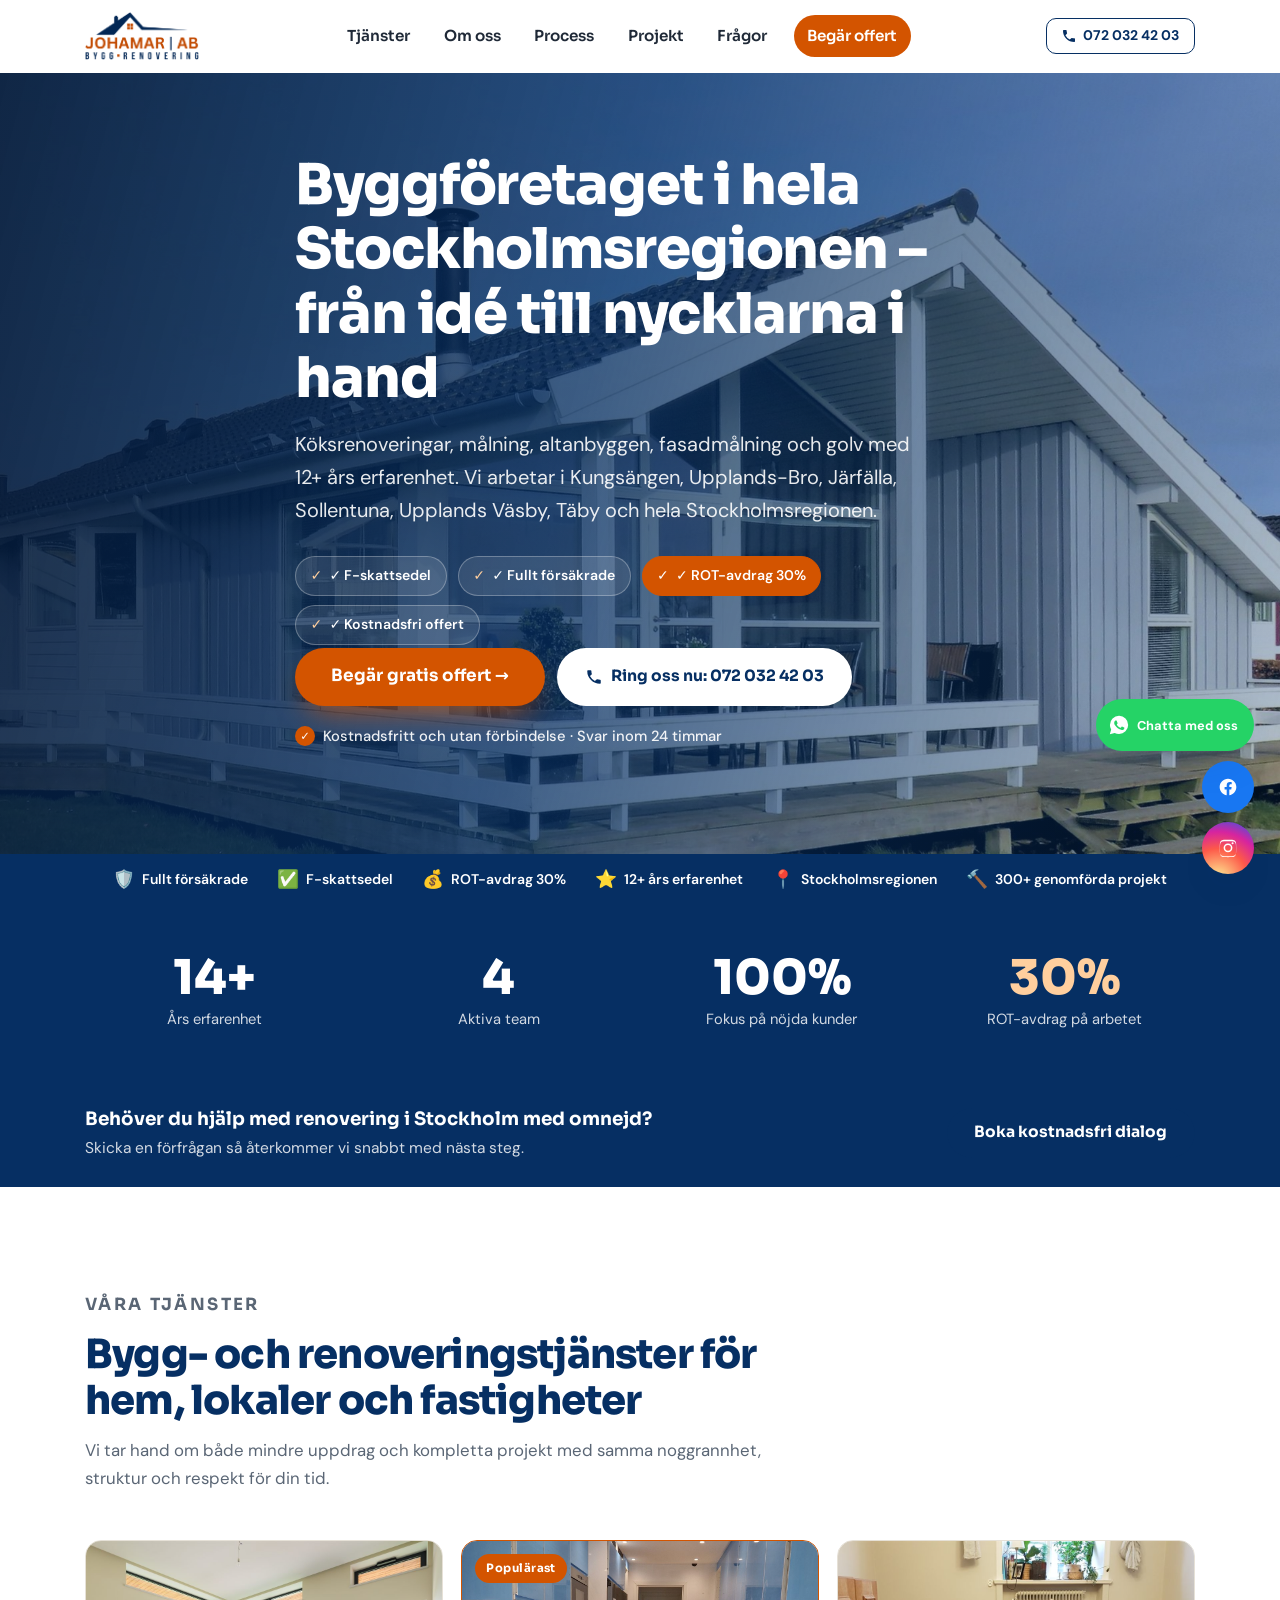
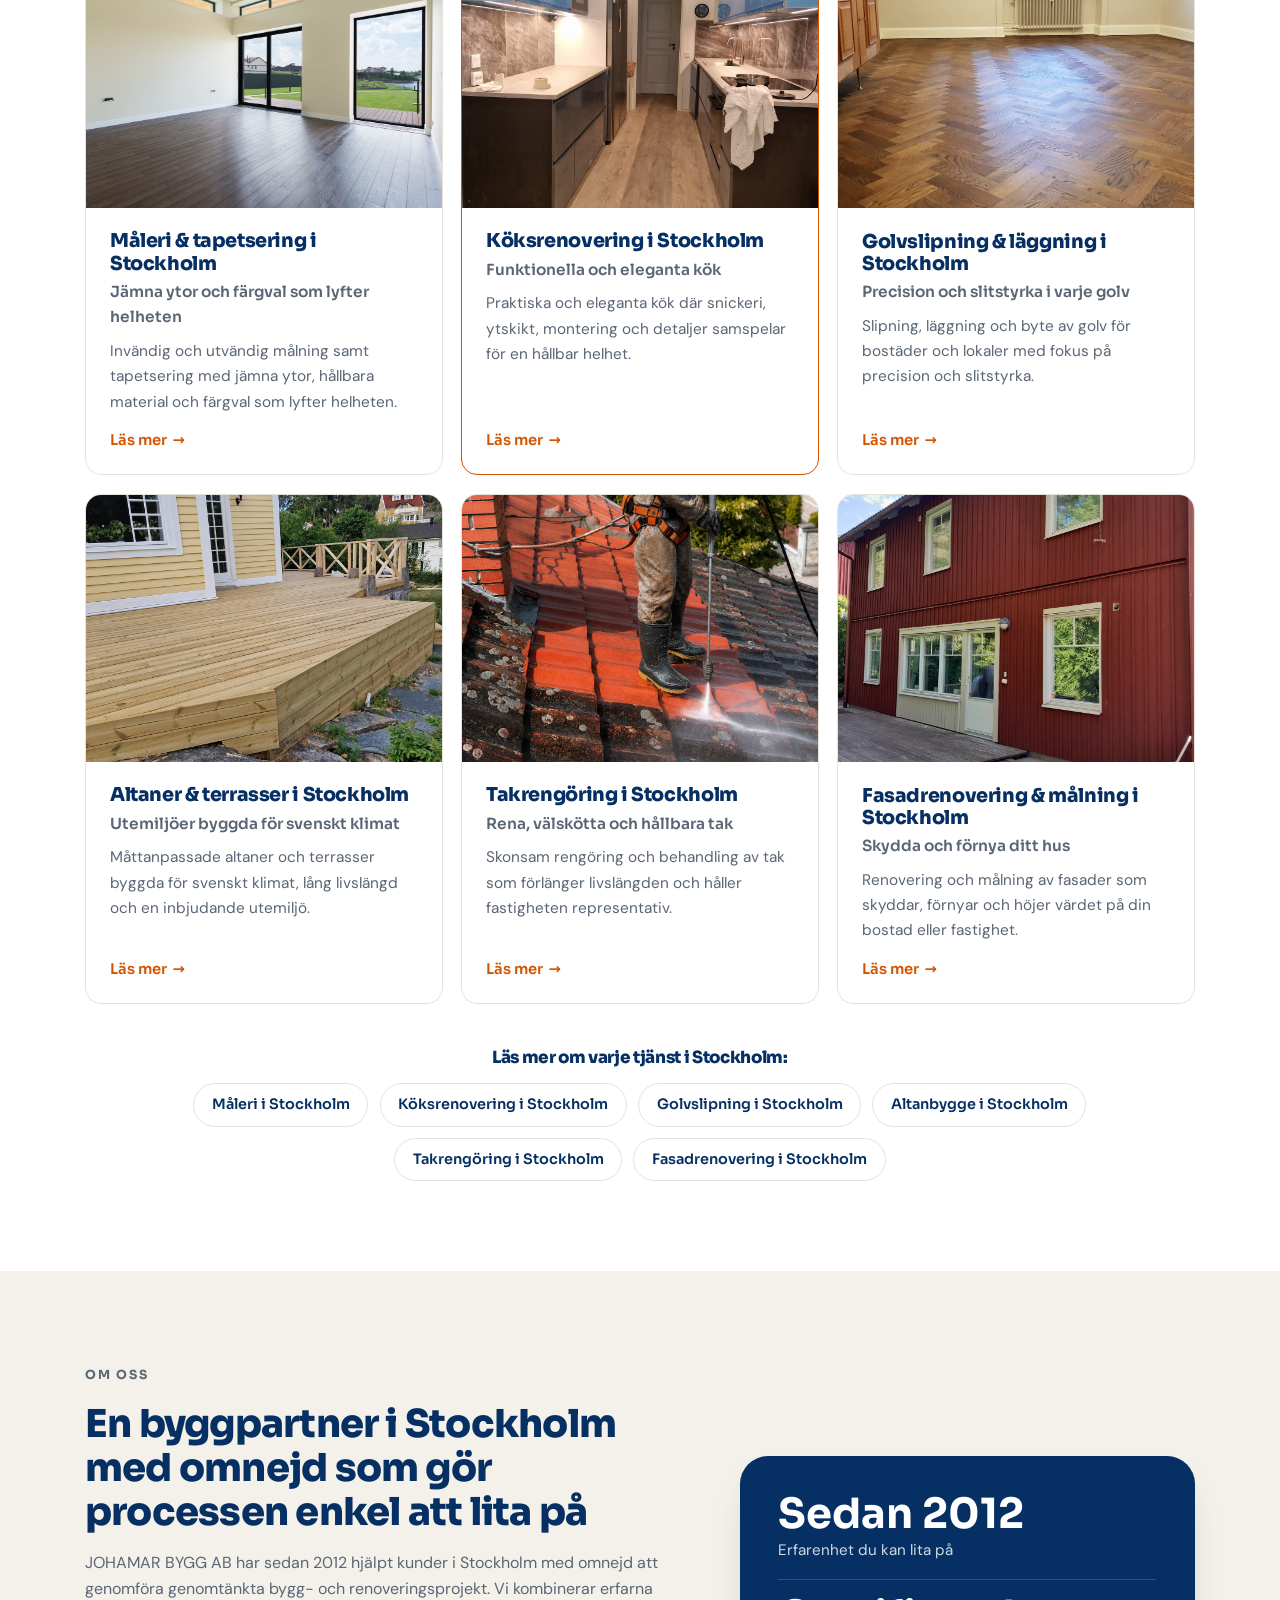
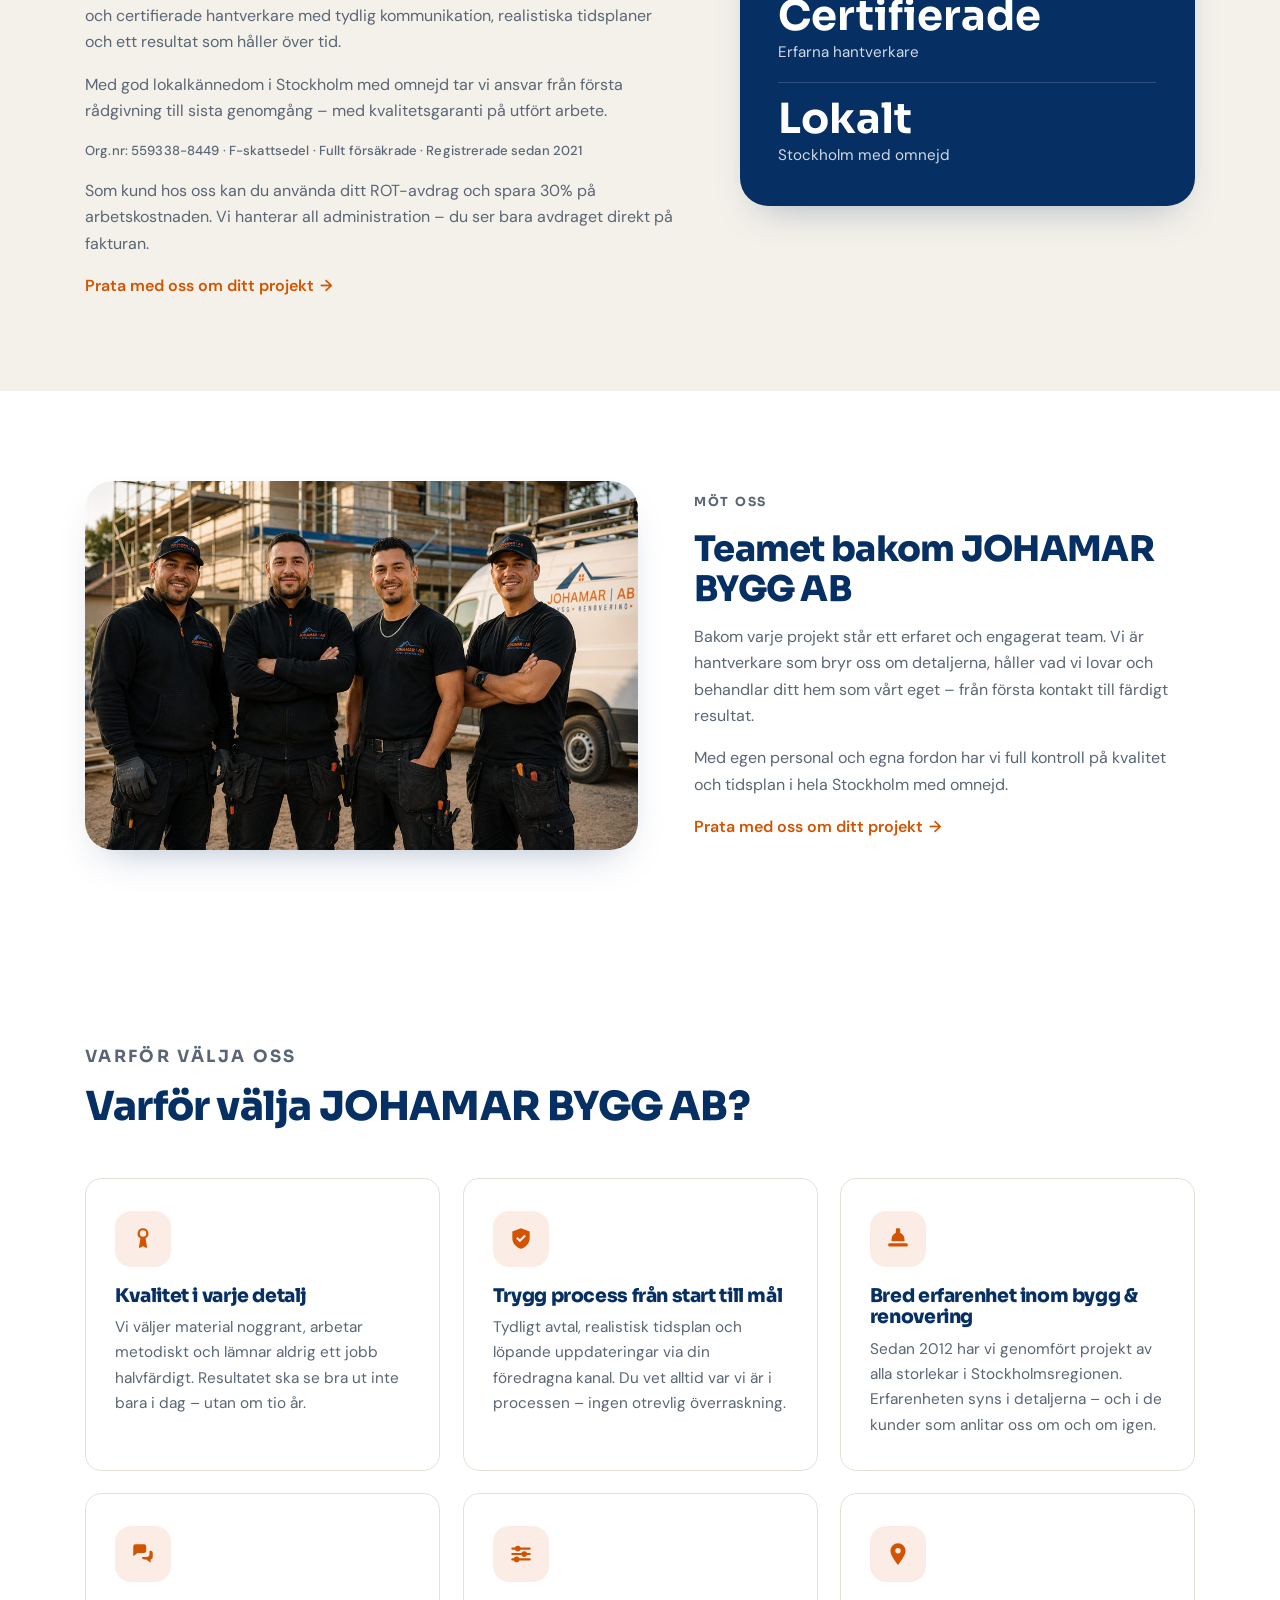
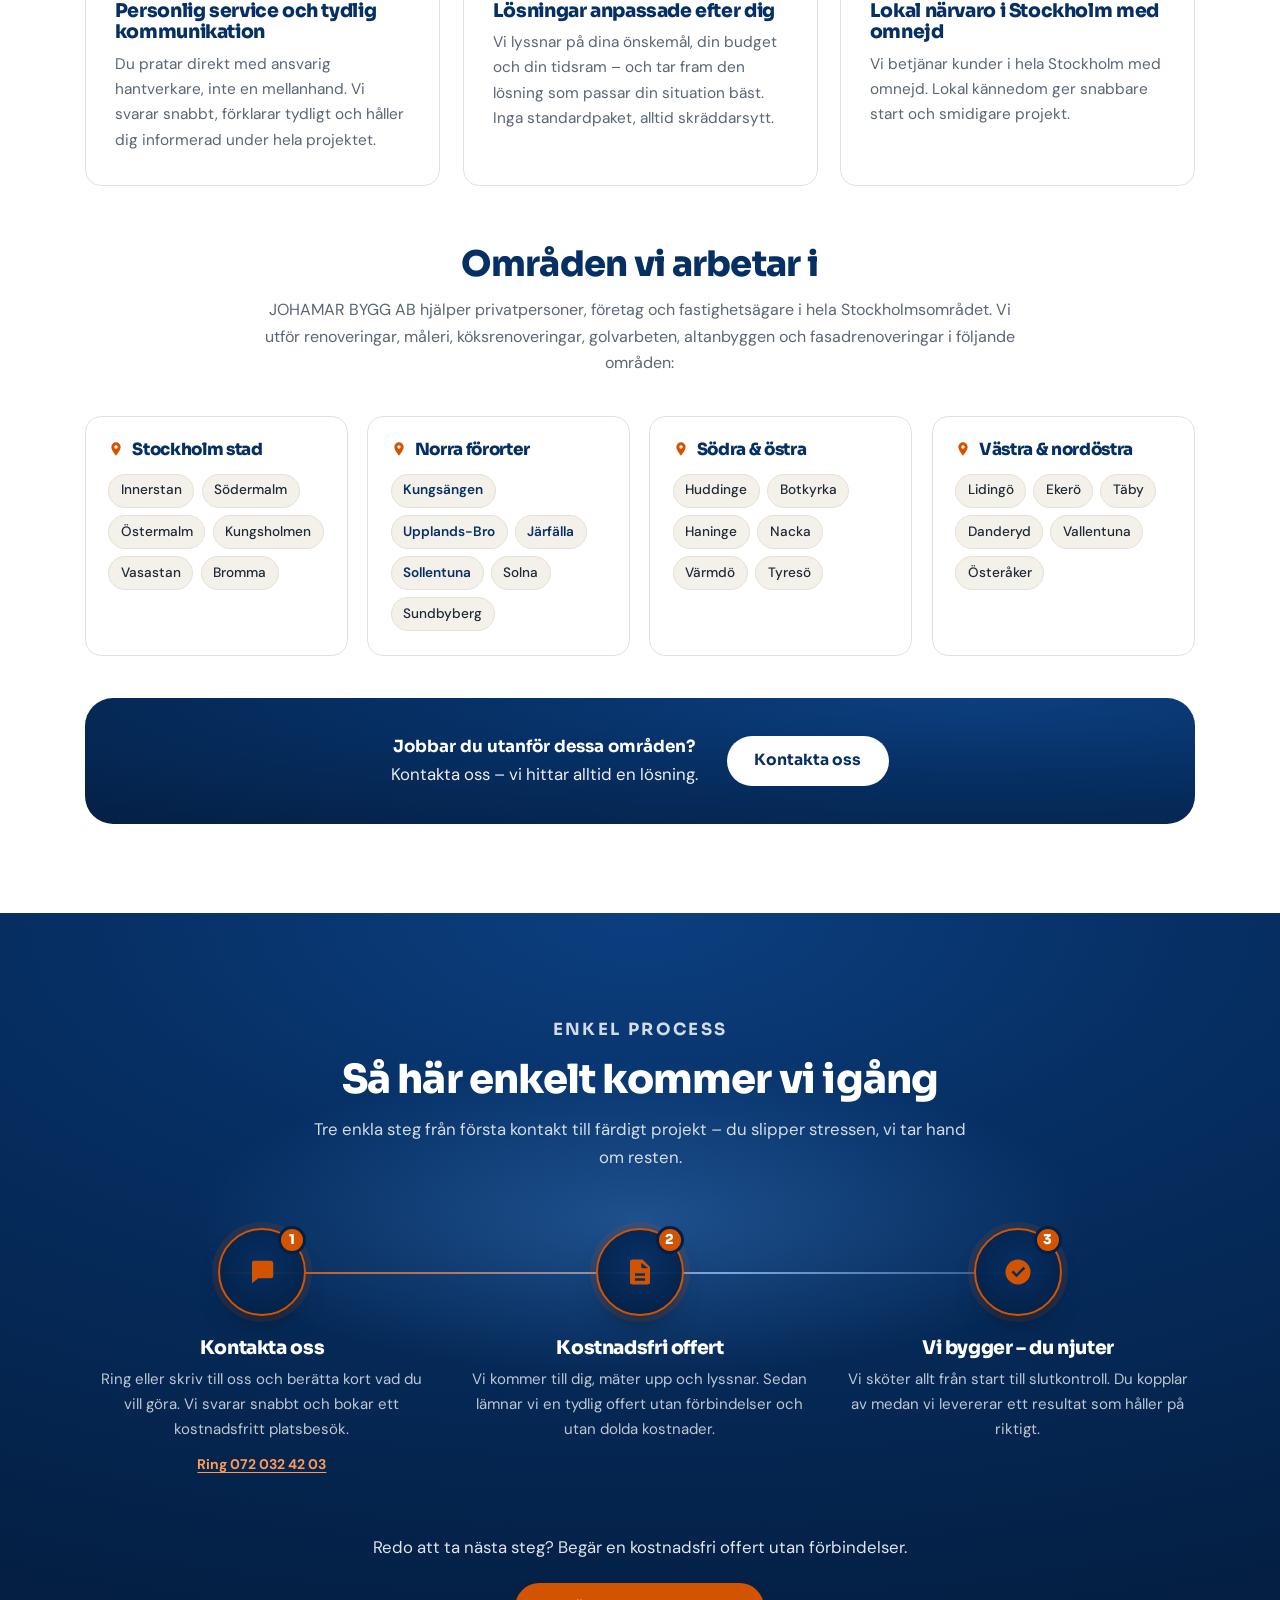
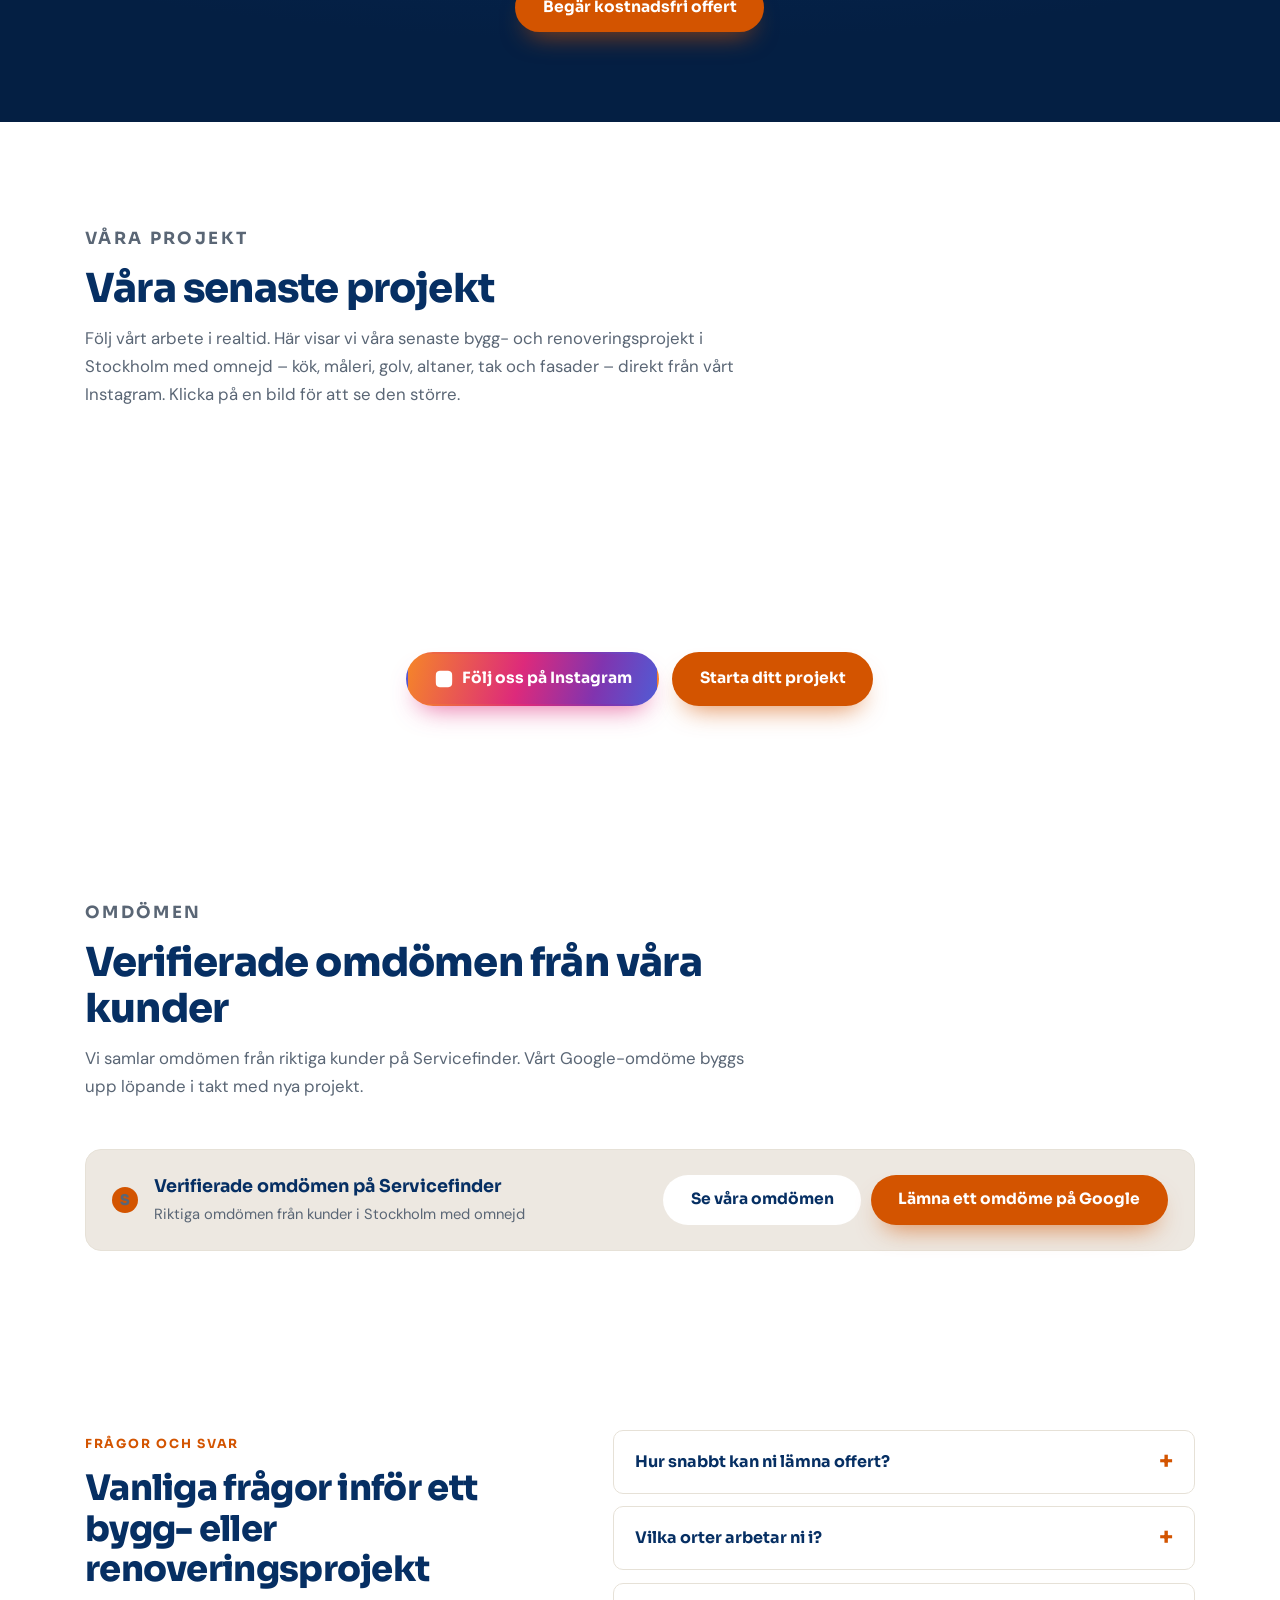
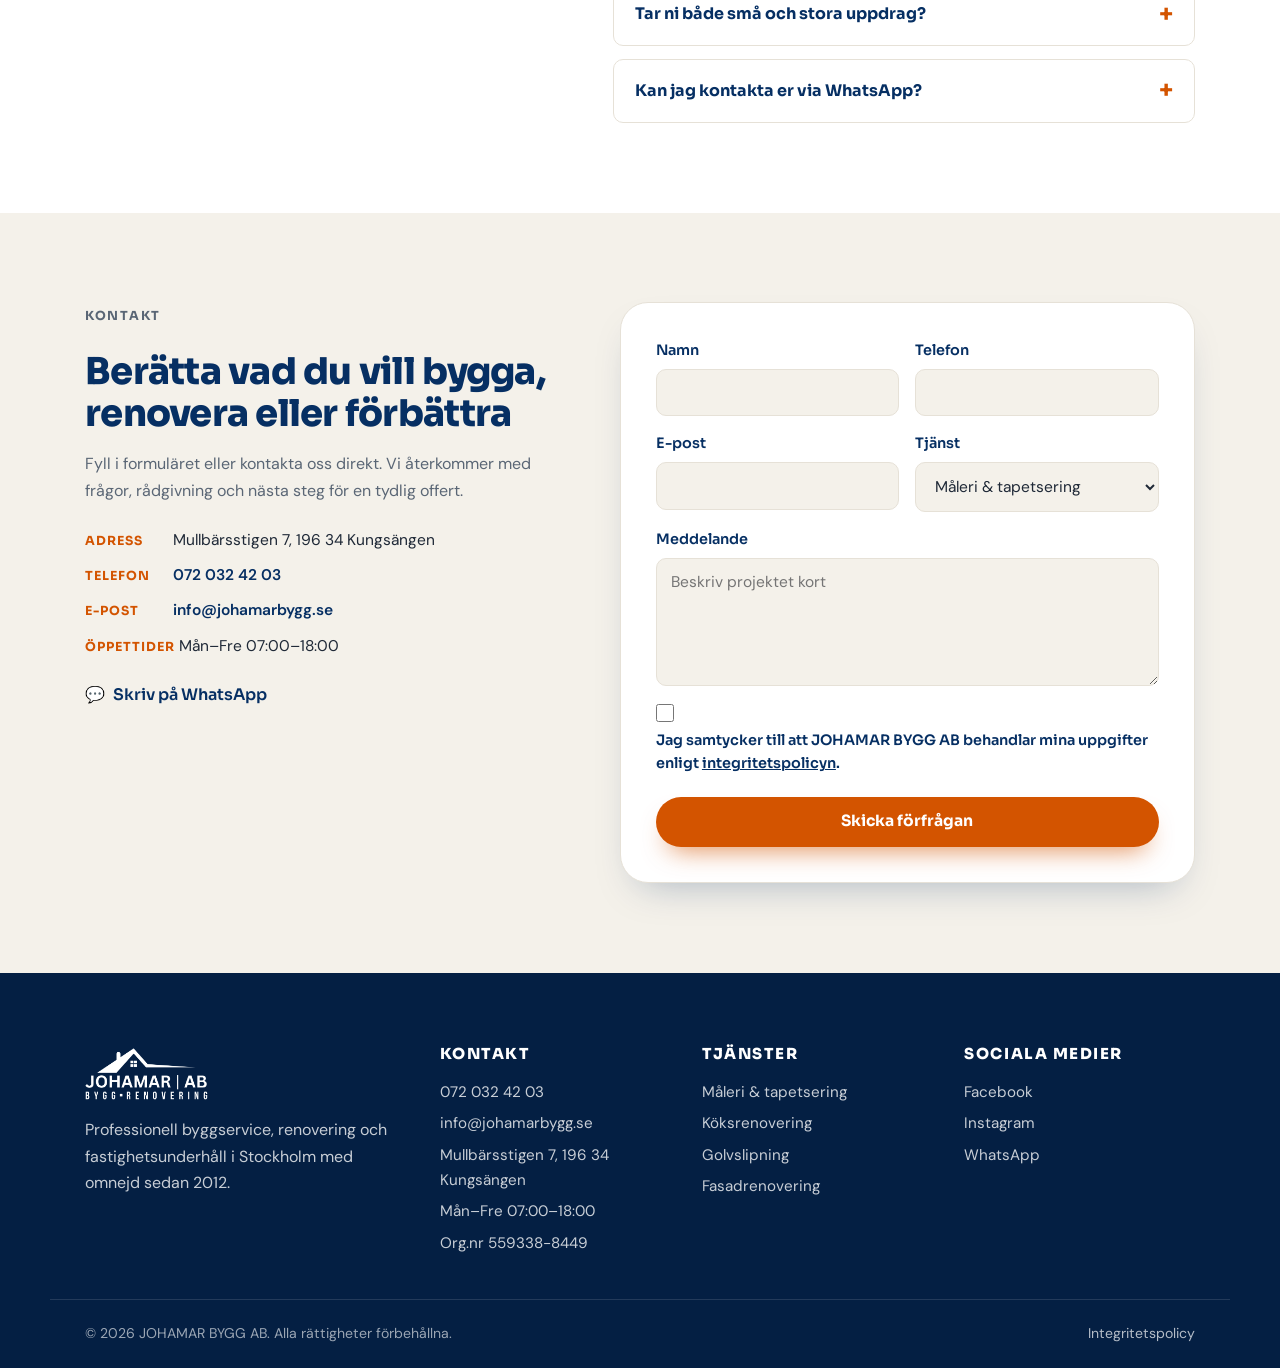
==== index.html @ 2017e4ef "9 mejoras SEO y UX: hero rewrite, trust strip, teléfono unificado, process 3 pasos - CAMBIO 1: teléf" ====
<!doctype html>
<html lang="sv">
  <head>
    <meta charset="utf-8">
    <meta name="viewport" content="width=device-width, initial-scale=1">
    <title>Byggföretag Kungsängen & Stockholmsregionen | Fasad, Målning, Kök, Altan, Golv, Takrengöring | Johamar Bygg AB</title>
    <meta name="description" content="Johamar Bygg AB – ditt lokala byggföretag i Kungsängen och Stockholmsregionen. Vi utför fasadrenovering, köksrenoveringar, altanbyggen, golv och målning med hög kvalitet. Begär gratis offert idag. ROT-avdrag tillämpas.">
    <meta name="theme-color" content="#062f63">

    <link rel="icon" href="assets/favicon.ico" sizes="any">
    <link rel="icon" type="image/png" sizes="32x32" href="assets/favicon-32.png">
    <link rel="icon" type="image/png" sizes="16x16" href="assets/favicon-16.png">
    <link rel="apple-touch-icon" sizes="180x180" href="assets/apple-touch-icon.png">

    <meta property="og:type" content="website">
    <meta property="og:title" content="Johamar Bygg AB | Byggföretag i Kungsängen & Stockholmsregionen">
    <meta property="og:description" content="Ditt lokala byggföretag i Kungsängen och Stockholmsregionen. Fasad, målning, kök, altan, golv och takrengöring. Begär gratis offert – ROT-avdrag tillämpas.">
    <meta property="og:image" content="assets/hero-stuga.jpg">
    <meta property="og:locale" content="sv_SE">

    <meta name="twitter:card" content="summary_large_image">

    <link rel="preload" href="assets/hero-stuga.jpg" as="image" type="image/jpeg">
    <link rel="preconnect" href="https://fonts.googleapis.com">
    <link rel="preconnect" href="https://fonts.gstatic.com" crossorigin>
    <link rel="stylesheet" href="https://fonts.googleapis.com/css2?family=Sora:wght@600;700;800&family=DM+Sans:wght@400;500;600&display=swap">
    <link rel="stylesheet" href="styles.css">

    <script type="application/ld+json">
      {
        "@context": "https://schema.org",
        "@type": "HomeAndConstructionBusiness",
        "name": "JOHAMAR BYGG AB",
        "description": "Byggfirma för renovering, måleri, köksrenovering, golvslipning, altaner, takrengöring och fasadrenovering i Stockholm med omnejd sedan 2012.",
        "image": "assets/hero-stuga.jpg",
        "logo": "assets/logo-johamar-full.png",
        "telephone": "+46720324203",
        "email": "info@johamarbygg.se",
        "foundingDate": "2012",
        "address": {
          "@type": "PostalAddress",
          "streetAddress": "Mullbärsstigen 7",
          "postalCode": "196 34",
          "addressLocality": "Kungsängen",
          "addressCountry": "SE"
        },
        "areaServed": [
          "Stockholm",
          "Stockholm med omnejd"
        ],
        "openingHoursSpecification": {
          "@type": "OpeningHoursSpecification",
          "dayOfWeek": ["Monday", "Tuesday", "Wednesday", "Thursday", "Friday"],
          "opens": "07:00",
          "closes": "18:00"
        },
        "serviceType": [
          "Måleri och tapetsering",
          "Köksrenovering",
          "Golvslipning och golvläggning",
          "Altaner och terrasser",
          "Takrengöring",
          "Fasadrenovering och målning"
        ],
        "priceRange": "$$",
        "sameAs": [
          "https://www.facebook.com/profile.php?id=100091965529718",
          "https://www.instagram.com/johamarbygg"
        ]
      }
    </script>
  </head>
  <body>
    <a class="skip-link" href="#main">Hoppa till innehåll</a>

    <header class="site-header" data-header>
      <nav class="nav container" aria-label="Huvudmeny">
        <a class="brand" href="#hem" aria-label="JOHAMAR BYGG AB startsida">
          <img class="brand-logo" src="assets/logo-johamar-full.png" alt="JOHAMAR BYGG AB – Bygg & Renovering logotyp" width="190" height="80">
        </a>

        <a class="nav-phone" href="tel:+46720324203" aria-label="Ring oss på 072 032 42 03">
          <svg viewBox="0 0 24 24" width="16" height="16" aria-hidden="true" focusable="false"><path fill="currentColor" d="M6.6 10.8a15.5 15.5 0 0 0 6.6 6.6l2.2-2.2a1 1 0 0 1 1-.25c1.14.38 2.35.58 3.6.58a1 1 0 0 1 1 1V20a1 1 0 0 1-1 1A17 17 0 0 1 3 4a1 1 0 0 1 1-1h3.5a1 1 0 0 1 1 1c0 1.25.2 2.46.58 3.6a1 1 0 0 1-.25 1l-2.23 2.2z"/></svg>
          072 032 42 03
        </a>

        <button class="nav-toggle" type="button" aria-label="Öppna meny" aria-expanded="false" aria-controls="nav-menu" data-nav-toggle>
          <span></span>
          <span></span>
          <span></span>
        </button>

        <div class="nav-menu" id="nav-menu" data-nav-menu>
          <a href="#tjanster">Tjänster</a>
          <a href="#om-oss">Om oss</a>
          <a href="#process">Process</a>
          <a href="#projekt">Projekt</a>
          <a href="#faq">Frågor</a>
          <a href="#kontakt" class="nav-cta">Begär offert</a>
        </div>
      </nav>
    </header>

    <main id="main">
      <section class="hero" id="hem">
        <div class="hero-media" aria-hidden="true">
          <img src="assets/hero-stuga.jpg" alt="" fetchpriority="high" data-parallax>
        </div>
        <div class="hero-overlay"></div>
        <div class="container hero-content">
          <h1>Byggföretaget i hela Stockholmsregionen – från idé till nycklarna i hand</h1>
          <p class="hero-lead">Köksrenoveringar, målning, altanbyggen, fasadmålning och golv med 12+ års erfarenhet. Vi arbetar i Kungsängen, Upplands-Bro, Järfälla, Sollentuna, Upplands Väsby, Täby och hela Stockholmsregionen.</p>
          <ul class="hero-trust" aria-label="Trygghet och garantier">
            <li>&#10003; F-skattsedel</li>
            <li>&#10003; Fullt försäkrade</li>
            <li class="ht-rot">&#10003; ROT-avdrag 30%</li>
            <li>&#10003; Kostnadsfri offert</li>
          </ul>
          <div class="hero-actions" aria-label="Primära åtgärder">
            <a class="btn btn-primary btn-lg" href="#kontakt">Begär gratis offert &rarr;</a>
            <a class="btn btn-secondary" href="tel:+46720324203">
              <svg viewBox="0 0 24 24" width="18" height="18" aria-hidden="true" focusable="false"><path fill="currentColor" d="M6.6 10.8a15.5 15.5 0 0 0 6.6 6.6l2.2-2.2a1 1 0 0 1 1-.25c1.14.38 2.35.58 3.6.58a1 1 0 0 1 1 1V20a1 1 0 0 1-1 1A17 17 0 0 1 3 4a1 1 0 0 1 1-1h3.5a1 1 0 0 1 1 1c0 1.25.2 2.46.58 3.6a1 1 0 0 1-.25 1l-2.23 2.2z"/></svg>
              Ring oss nu: 072 032 42 03</a>
          </div>
          <p class="hero-reassure">Kostnadsfritt och utan förbindelse · Svar inom 24 timmar</p>
        </div>
      </section>

      <section class="trust-strip" aria-label="Certifieringar och garantier">
        <div class="container trust-strip-list">
          <div class="trust-strip-item">
            <span class="ts-icon" aria-hidden="true">🛡️</span>
            <span>Fullt försäkrade</span>
          </div>
          <div class="trust-strip-item">
            <span class="ts-icon" aria-hidden="true">✅</span>
            <span>F-skattsedel</span>
          </div>
          <div class="trust-strip-item">
            <span class="ts-icon" aria-hidden="true">💰</span>
            <span>ROT-avdrag 30%</span>
          </div>
          <div class="trust-strip-item">
            <span class="ts-icon" aria-hidden="true">⭐</span>
            <span>12+ års erfarenhet</span>
          </div>
          <div class="trust-strip-item">
            <span class="ts-icon" aria-hidden="true">📍</span>
            <span>Stockholmsregionen</span>
          </div>
          <div class="trust-strip-item">
            <span class="ts-icon" aria-hidden="true">🔨</span>
            <span>300+ genomförda projekt</span>
          </div>
        </div>
      </section>

      <section class="stats-band" id="stats" aria-label="Johamar Bygg i siffror">
        <div class="container stats-grid">
          <div class="stat reveal">
            <span class="stat-num" data-count="14" data-suffix="+">0</span>
            <span class="stat-label">Års erfarenhet</span>
          </div>
          <div class="stat reveal">
            <span class="stat-num" data-count="4" data-suffix="">0</span>
            <span class="stat-label">Aktiva team</span>
          </div>
          <div class="stat reveal">
            <span class="stat-num" data-count="100" data-suffix="%">0</span>
            <span class="stat-label">Fokus på nöjda kunder</span>
          </div>
          <div class="stat reveal">
            <span class="stat-num stat-static">30%</span>
            <span class="stat-label">ROT-avdrag på arbetet</span>
          </div>
        </div>
      </section>

      <section class="intro-band" aria-label="Snabb kontakt">
        <div class="container contact-strip">
          <div>
            <strong>Behöver du hjälp med renovering i Stockholm med omnejd?</strong>
            <span>Skicka en förfrågan så återkommer vi snabbt med nästa steg.</span>
          </div>
          <a class="btn btn-dark" href="#kontakt">Boka kostnadsfri dialog</a>
        </div>
      </section>

      <section class="section" id="tjanster">
        <div class="container">
          <div class="section-heading reveal">
            <p class="eyebrow">Våra tjänster</p>
            <h2>Bygg- och renoveringstjänster för hem, lokaler och fastigheter</h2>
            <p>Vi tar hand om både mindre uppdrag och kompletta projekt med samma noggrannhet, struktur och respekt för din tid.</p>
          </div>
          <div class="service-grid">
            <article class="service-card reveal">
              <div class="service-photo">
                <img src="assets/projects/maleri-stockholm.jpg" alt="Måleri och tapetsering i Stockholm – JOHAMAR BYGG AB" loading="lazy" width="1200" height="801">
              </div>
              <div class="service-body">
                <h3>Måleri &amp; tapetsering i Stockholm</h3>
                <p class="service-tagline">Jämna ytor och färgval som lyfter helheten</p>
                <p>Invändig och utvändig målning samt tapetsering med jämna ytor, hållbara material och färgval som lyfter helheten.</p>
                <button class="svc-readmore" type="button" data-svc="maleri">Läs mer</button>
              </div>
            </article>
            <article class="service-card featured reveal">
              <div class="service-photo">
                <span class="featured-badge">Populärast</span>
                <img src="assets/projects/koksrenovering-stockholm.jpg" alt="Köksrenovering i Stockholm – JOHAMAR BYGG AB" loading="lazy" width="1200" height="1600">
              </div>
              <div class="service-body">
                <h3>Köksrenovering i Stockholm</h3>
                <p class="service-tagline">Funktionella och eleganta kök</p>
                <p>Praktiska och eleganta kök där snickeri, ytskikt, montering och detaljer samspelar för en hållbar helhet.</p>
                <button class="svc-readmore" type="button" data-svc="kok">Läs mer</button>
              </div>
            </article>
            <article class="service-card reveal">
              <div class="service-photo">
                <img src="assets/projects/golvslipning-stockholm.jpg" alt="Golvslipning och golvläggning i Stockholm – JOHAMAR BYGG AB" loading="lazy" width="1200" height="675">
              </div>
              <div class="service-body">
                <h3>Golvslipning &amp; läggning i Stockholm</h3>
                <p class="service-tagline">Precision och slitstyrka i varje golv</p>
                <p>Slipning, läggning och byte av golv för bostäder och lokaler med fokus på precision och slitstyrka.</p>
                <button class="svc-readmore" type="button" data-svc="golv">Läs mer</button>
              </div>
            </article>
            <article class="service-card reveal">
              <div class="service-photo">
                <img src="assets/projects/altan-terrass-stockholm.jpg" alt="Altanbygge och terrass i Stockholm med omnejd – JOHAMAR BYGG AB" loading="lazy" width="1200" height="1600">
              </div>
              <div class="service-body">
                <h3>Altaner &amp; terrasser i Stockholm</h3>
                <p class="service-tagline">Utemiljöer byggda för svenskt klimat</p>
                <p>Måttanpassade altaner och terrasser byggda för svenskt klimat, lång livslängd och en inbjudande utemiljö.</p>
                <button class="svc-readmore" type="button" data-svc="altan">Läs mer</button>
              </div>
            </article>
            <article class="service-card reveal">
              <div class="service-photo">
                <img src="assets/projects/takrengoring-stockholm.jpg" alt="Takrengöring av tegeltak i Stockholm – JOHAMAR BYGG AB" loading="lazy" width="1200" height="783">
              </div>
              <div class="service-body">
                <h3>Takrengöring i Stockholm</h3>
                <p class="service-tagline">Rena, välskötta och hållbara tak</p>
                <p>Skonsam rengöring och behandling av tak som förlänger livslängden och håller fastigheten representativ.</p>
                <button class="svc-readmore" type="button" data-svc="tak">Läs mer</button>
              </div>
            </article>
            <article class="service-card reveal">
              <div class="service-photo">
                <img src="assets/projects/fasadrenovering-stockholm.jpg" alt="Fasadrenovering och fasadmålning i Stockholm med omnejd – JOHAMAR BYGG AB" loading="lazy" width="1200" height="1600">
              </div>
              <div class="service-body">
                <h3>Fasadrenovering &amp; målning i Stockholm</h3>
                <p class="service-tagline">Skydda och förnya ditt hus</p>
                <p>Renovering och målning av fasader som skyddar, förnyar och höjer värdet på din bostad eller fastighet.</p>
                <button class="svc-readmore" type="button" data-svc="fasad">Läs mer</button>
              </div>
            </article>
          </div>
          <div class="service-lp-links reveal">
            <h3 class="service-lp-title">Läs mer om varje tjänst i Stockholm:</h3>
            <ul class="lp-links">
              <li><a class="lp-link-pill" href="maleri-stockholm.html">Måleri i Stockholm</a></li>
              <li><a class="lp-link-pill" href="koksrenovering-stockholm.html">Köksrenovering i Stockholm</a></li>
              <li><a class="lp-link-pill" href="golvslipning-stockholm.html">Golvslipning i Stockholm</a></li>
              <li><a class="lp-link-pill" href="altan-terrass-stockholm.html">Altanbygge i Stockholm</a></li>
              <li><a class="lp-link-pill" href="takrengoring-stockholm.html">Takrengöring i Stockholm</a></li>
              <li><a class="lp-link-pill" href="fasadrenovering-stockholm.html">Fasadrenovering i Stockholm</a></li>
            </ul>
          </div>
        </div>
      </section>

      <section class="section split-section" id="om-oss">
        <div class="container split">
          <div class="split-text reveal">
            <p class="eyebrow">Om oss</p>
            <h2>En byggpartner i Stockholm med omnejd som gör processen enkel att lita på</h2>
            <p>JOHAMAR BYGG AB har sedan 2012 hjälpt kunder i Stockholm med omnejd att genomföra genomtänkta bygg- och renoveringsprojekt. Vi kombinerar erfarna och certifierade hantverkare med tydlig kommunikation, realistiska tidsplaner och ett resultat som håller över tid.</p>
            <p>Med god lokalkännedom i Stockholm med omnejd tar vi ansvar från första rådgivning till sista genomgång – med kvalitetsgaranti på utfört arbete.</p>
            <p class="om-oss-legal">Org.nr: 559338-8449 &middot; F-skattsedel &middot; Fullt försäkrade &middot; Registrerade sedan 2021</p>
            <p>Som kund hos oss kan du använda ditt ROT-avdrag och spara 30% på arbetskostnaden. Vi hanterar all administration – du ser bara avdraget direkt på fakturan.</p>
            <a class="text-link" href="#kontakt">Prata med oss om ditt projekt</a>
          </div>
          <div class="stats-panel reveal" aria-label="Företagets styrkor">
            <div><strong>Sedan 2012</strong><span>Erfarenhet du kan lita på</span></div>
            <div><strong>Certifierade</strong><span>Erfarna hantverkare</span></div>
            <div><strong>Lokalt</strong><span>Stockholm med omnejd</span></div>
          </div>
        </div>
      </section>

      <section class="section team-section" id="team">
        <div class="container team-layout">
          <div class="team-media reveal">
            <img src="assets/team-johamar.jpg" alt="Teamet på JOHAMAR BYGG AB i arbetskläder framför företagets skåpbil vid en byggarbetsplats i Stockholm" loading="lazy" width="1000" height="667">
          </div>
          <div class="team-text reveal">
            <p class="eyebrow">Möt oss</p>
            <h2>Teamet bakom JOHAMAR BYGG AB</h2>
            <p>Bakom varje projekt står ett erfaret och engagerat team. Vi är hantverkare som bryr oss om detaljerna, håller vad vi lovar och behandlar ditt hem som vårt eget – från första kontakt till färdigt resultat.</p>
            <p>Med egen personal och egna fordon har vi full kontroll på kvalitet och tidsplan i hela Stockholm med omnejd.</p>
            <a class="text-link" href="#kontakt">Prata med oss om ditt projekt</a>
          </div>
        </div>
      </section>

      <section class="section benefits-section" id="varfor">
        <div class="container">
          <div class="section-heading reveal">
            <p class="eyebrow">Varför välja oss</p>
            <h2>Varför välja JOHAMAR BYGG AB?</h2>
          </div>
          <div class="benefit-grid">
            <article class="benefit-card reveal">
              <span class="benefit-ico" aria-hidden="true">
                <svg viewBox="0 0 24 24" width="26" height="26"><path fill="currentColor" d="M12 2a5 5 0 0 1 2.38 9.4l1.36 8.1a.6.6 0 0 1-.88.63L12 18.6l-2.86 1.53a.6.6 0 0 1-.88-.63l1.36-8.1A5 5 0 0 1 12 2zm0 2a3 3 0 1 0 0 6 3 3 0 0 0 0-6z"/></svg>
              </span>
              <h3>Kvalitet i varje detalj</h3>
              <p>Vi väljer material noggrant, arbetar metodiskt och lämnar aldrig ett jobb halvfärdigt. Resultatet ska se bra ut inte bara i dag – utan om tio år.</p>
            </article>
            <article class="benefit-card reveal">
              <span class="benefit-ico" aria-hidden="true">
                <svg viewBox="0 0 24 24" width="26" height="26"><path fill="currentColor" d="M12 2 4 5v6c0 5 3.4 8.5 8 10 4.6-1.5 8-5 8-10V5l-8-3zm-1 13-3.5-3.5 1.4-1.4L11 12.2l4.1-4.1 1.4 1.4L11 15z"/></svg>
              </span>
              <h3>Trygg process från start till mål</h3>
              <p>Tydligt avtal, realistisk tidsplan och löpande uppdateringar via din föredragna kanal. Du vet alltid var vi är i processen – ingen otrevlig överraskning.</p>
            </article>
            <article class="benefit-card reveal">
              <span class="benefit-ico" aria-hidden="true">
                <svg viewBox="0 0 24 24" width="26" height="26"><path fill="currentColor" d="M10 3a1 1 0 0 1 1-1h2a1 1 0 0 1 1 1v3.3a7 7 0 0 1 4 6.2V14H6v-1.5a7 7 0 0 1 4-6.2V3zM4 16h16a1 1 0 0 1 1 1v1a1 1 0 0 1-1 1H4a1 1 0 0 1-1-1v-1a1 1 0 0 1 1-1z"/></svg>
              </span>
              <h3>Bred erfarenhet inom bygg &amp; renovering</h3>
              <p>Sedan 2012 har vi genomfört projekt av alla storlekar i Stockholmsregionen. Erfarenheten syns i detaljerna – och i de kunder som anlitar oss om och om igen.</p>
            </article>
            <article class="benefit-card reveal">
              <span class="benefit-ico" aria-hidden="true">
                <svg viewBox="0 0 24 24" width="26" height="26"><path fill="currentColor" d="M3 5a2 2 0 0 1 2-2h8a2 2 0 0 1 2 2v4a2 2 0 0 1-2 2H7l-4 3V5z"/><path fill="currentColor" d="M17 9h2a2 2 0 0 1 2 2v4a2 2 0 0 1-2 2v3l-4-3h-2a2 2 0 0 1-2-2v-.2h4a3 3 0 0 0 3-3V9z"/></svg>
              </span>
              <h3>Personlig service och tydlig kommunikation</h3>
              <p>Du pratar direkt med ansvarig hantverkare, inte en mellanhand. Vi svarar snabbt, förklarar tydligt och håller dig informerad under hela projektet.</p>
            </article>
            <article class="benefit-card reveal">
              <span class="benefit-ico" aria-hidden="true">
                <svg viewBox="0 0 24 24" width="26" height="26"><g fill="currentColor"><rect x="3" y="6" width="18" height="2" rx="1"/><rect x="3" y="11" width="18" height="2" rx="1"/><rect x="3" y="16" width="18" height="2" rx="1"/><circle cx="9" cy="7" r="2.6"/><circle cx="15" cy="12" r="2.6"/><circle cx="8" cy="17" r="2.6"/></g></svg>
              </span>
              <h3>Lösningar anpassade efter dig</h3>
              <p>Vi lyssnar på dina önskemål, din budget och din tidsram – och tar fram den lösning som passar din situation bäst. Inga standardpaket, alltid skräddarsytt.</p>
            </article>
            <article class="benefit-card reveal">
              <span class="benefit-ico" aria-hidden="true">
                <svg viewBox="0 0 24 24" width="26" height="26"><path fill="currentColor" d="M12 2a7 7 0 0 0-7 7c0 5 7 13 7 13s7-8 7-13a7 7 0 0 0-7-7zm0 9.5A2.5 2.5 0 1 1 12 6.5a2.5 2.5 0 0 1 0 5z"/></svg>
              </span>
              <h3>Lokal närvaro i Stockholm med omnejd</h3>
              <p>Vi betjänar kunder i hela Stockholm med omnejd. Lokal kännedom ger snabbare start och smidigare projekt.</p>
            </article>
          </div>
          <div class="areas-block reveal">
            <div class="areas-intro">
              <h2>Områden vi arbetar i</h2>
              <p>JOHAMAR BYGG AB hjälper privatpersoner, företag och fastighetsägare i hela Stockholmsområdet. Vi utför renoveringar, måleri, köksrenoveringar, golvarbeten, altanbyggen och fasadrenoveringar i följande områden:</p>
            </div>
            <div class="areas-grid">
              <article class="area-card">
                <h3><svg viewBox="0 0 24 24" width="16" height="16" aria-hidden="true" focusable="false"><path fill="currentColor" d="M12 2a7 7 0 0 0-7 7c0 5 7 13 7 13s7-8 7-13a7 7 0 0 0-7-7zm0 9.5A2.5 2.5 0 1 1 12 6.5a2.5 2.5 0 0 1 0 5z"/></svg> Stockholm stad</h3>
                <ul class="area-chips">
                  <li>Innerstan</li><li>Södermalm</li><li>Östermalm</li><li>Kungsholmen</li><li>Vasastan</li><li>Bromma</li>
                </ul>
              </article>
              <article class="area-card">
                <h3><svg viewBox="0 0 24 24" width="16" height="16" aria-hidden="true" focusable="false"><path fill="currentColor" d="M12 2a7 7 0 0 0-7 7c0 5 7 13 7 13s7-8 7-13a7 7 0 0 0-7-7zm0 9.5A2.5 2.5 0 1 1 12 6.5a2.5 2.5 0 0 1 0 5z"/></svg> Norra förorter</h3>
                <ul class="area-chips">
                  <li><a href="byggfirma-kungsangen.html">Kungsängen</a></li><li><a href="byggfirma-upplands-bro.html">Upplands-Bro</a></li><li><a href="byggfirma-jarfalla.html">Järfälla</a></li><li><a href="byggfirma-sollentuna.html">Sollentuna</a></li><li>Solna</li><li>Sundbyberg</li>
                </ul>
              </article>
              <article class="area-card">
                <h3><svg viewBox="0 0 24 24" width="16" height="16" aria-hidden="true" focusable="false"><path fill="currentColor" d="M12 2a7 7 0 0 0-7 7c0 5 7 13 7 13s7-8 7-13a7 7 0 0 0-7-7zm0 9.5A2.5 2.5 0 1 1 12 6.5a2.5 2.5 0 0 1 0 5z"/></svg> Södra &amp; östra</h3>
                <ul class="area-chips">
                  <li>Huddinge</li><li>Botkyrka</li><li>Haninge</li><li>Nacka</li><li>Värmdö</li><li>Tyresö</li>
                </ul>
              </article>
              <article class="area-card">
                <h3><svg viewBox="0 0 24 24" width="16" height="16" aria-hidden="true" focusable="false"><path fill="currentColor" d="M12 2a7 7 0 0 0-7 7c0 5 7 13 7 13s7-8 7-13a7 7 0 0 0-7-7zm0 9.5A2.5 2.5 0 1 1 12 6.5a2.5 2.5 0 0 1 0 5z"/></svg> Västra &amp; nordöstra</h3>
                <ul class="area-chips">
                  <li>Lidingö</li><li>Ekerö</li><li>Täby</li><li>Danderyd</li><li>Vallentuna</li><li>Österåker</li>
                </ul>
              </article>
            </div>
            <div class="areas-cta">
              <p><strong>Jobbar du utanför dessa områden?</strong><br>Kontakta oss – vi hittar alltid en lösning.</p>
              <a class="btn btn-secondary" href="#kontakt">Kontakta oss</a>
            </div>
          </div>
        </div>
      </section>

      <section class="section process-section" id="process">
        <div class="process-glow" aria-hidden="true"></div>
        <div class="container">
          <div class="section-heading center reveal">
            <p class="eyebrow">Enkel process</p>
            <h2>Så här enkelt kommer vi igång</h2>
            <p>Tre enkla steg från första kontakt till färdigt projekt – du slipper stressen, vi tar hand om resten.</p>
          </div>
          <ol class="process-timeline process-3step">
            <li class="proc-step reveal">
              <div class="proc-icon">
                <span class="proc-badge">1</span>
                <svg viewBox="0 0 24 24" width="30" height="30" aria-hidden="true"><path fill="currentColor" d="M5 3h14a2 2 0 0 1 2 2v10a2 2 0 0 1-2 2H9l-5 4V5a2 2 0 0 1 1-2z"/></svg>
              </div>
              <h3>Kontakta oss</h3>
              <p>Ring eller skriv till oss och berätta kort vad du vill göra. Vi svarar snabbt och bokar ett kostnadsfritt platsbesök.</p>
              <a class="proc-cta" href="tel:+46720324203">Ring 072 032 42 03</a>
            </li>
            <li class="proc-step reveal">
              <div class="proc-icon">
                <span class="proc-badge">2</span>
                <svg viewBox="0 0 24 24" width="30" height="30" aria-hidden="true"><path fill="currentColor" d="M14 2H6a2 2 0 0 0-2 2v16a2 2 0 0 0 2 2h12a2 2 0 0 0 2-2V8l-6-6zm-1 2.5L18.5 9H14a1 1 0 0 1-1-1V4.5zM8 13h8v2H8v-2zm0 4h8v2H8v-2z"/></svg>
              </div>
              <h3>Kostnadsfri offert</h3>
              <p>Vi kommer till dig, mäter upp och lyssnar. Sedan lämnar vi en tydlig offert utan förbindelser och utan dolda kostnader.</p>
            </li>
            <li class="proc-step reveal">
              <div class="proc-icon">
                <span class="proc-badge">3</span>
                <svg viewBox="0 0 24 24" width="30" height="30" aria-hidden="true"><path fill="currentColor" d="M12 2a10 10 0 1 0 0 20 10 10 0 0 0 0-20zm-1.2 14.2-4-4 1.4-1.4 2.6 2.6 5.6-5.6 1.4 1.4-7 7z"/></svg>
              </div>
              <h3>Vi bygger – du njuter</h3>
              <p>Vi sköter allt från start till slutkontroll. Du kopplar av medan vi levererar ett resultat som håller på riktigt.</p>
            </li>
          </ol>
          <div class="process-footer reveal">
            <p>Redo att ta nästa steg? Begär en kostnadsfri offert utan förbindelser.</p>
            <a class="btn btn-primary" href="#kontakt">Begär kostnadsfri offert</a>
          </div>
        </div>
      </section>

      <!-- Galleri med riktiga projektfoton (klick öppnar lightbox, se script.js) -->
      <section class="section projects-section" id="projekt">
        <div class="container">
          <div class="section-heading reveal">
            <p class="eyebrow">Våra projekt</p>
            <h2>Våra senaste projekt</h2>
            <p>Följ vårt arbete i realtid. Här visar vi våra senaste bygg- och renoveringsprojekt i Stockholm med omnejd – kök, måleri, golv, altaner, tak och fasader – direkt från vårt Instagram. Klicka på en bild för att se den större.</p>
          </div>

          <!-- ===========================================================
               INSTAGRAM-FLÖDE (widget)
               Klistra in embed-koden från LightWidget / Elfsight / SociableKit
               MELLAN raderna nedan. När widgeten laddar visas Instagram-flödet
               automatiskt och de lokala bilderna (fallback) döljs.
               Lämnas tom = de lokala projektbilderna visas i stället.
               =========================================================== -->
          <div class="ig-widget" data-ig-widget aria-label="Senaste inläggen på Instagram">
            <!-- LightWidget WIDGET -->
            <script src="https://cdn.lightwidget.com/widgets/lightwidget.js"></script>
            <iframe src="https://cdn.lightwidget.com/widgets/9d27966f021c5df8ab62a83fd35479a1.html" scrolling="no" allowtransparency="true" class="lightwidget-widget" style="width:100%;border:0;overflow:hidden;"></iframe>
          </div>

          <!-- Fallback: lokala projektbilder (visas om Instagram-widgeten inte laddar) -->
          <div class="projects-grid" data-ig-fallback>

            <figure class="proj-tile reveal">
              <button class="proj-media" type="button" data-lightbox
                data-src="assets/projects/koksrenovering-stockholm.jpg"
                data-caption="Köksrenovering i Stockholm – JOHAMAR BYGG AB"
                aria-label="Förstora bild: Köksrenovering i Stockholm">
                <img src="assets/projects/koksrenovering-stockholm.jpg"
                  alt="Färdig köksrenovering i Stockholm med nya köksluckor, bänkskivor och belysning – JOHAMAR BYGG AB"
                  loading="lazy" width="1200" height="1600">
                <span class="proj-tag">Köksrenovering</span>
              </button>
              <figcaption class="proj-info">
                <h3>Köksrenovering i Stockholm</h3>
                <p>Galleykök med nya luckor, bänkskivor, stänkskydd och infälld belysning.</p>
              </figcaption>
            </figure>

            <figure class="proj-tile reveal">
              <button class="proj-media" type="button" data-lightbox
                data-src="assets/projects/altan-terrass-stockholm.jpg"
                data-caption="Altanbygge i Stockholm med omnejd – JOHAMAR BYGG AB"
                aria-label="Förstora bild: Altanbygge i Stockholm med omnejd">
                <img src="assets/projects/altan-terrass-stockholm.jpg"
                  alt="Nybyggd altan och terrass i trä vid villa i Stockholm med omnejd – JOHAMAR BYGG AB"
                  loading="lazy" width="1200" height="1600">
                <span class="proj-tag">Altaner &amp; terrasser</span>
              </button>
              <figcaption class="proj-info">
                <h3>Altanbygge i Stockholm med omnejd</h3>
                <p>Måttbyggd trätrall anpassad efter tomtens nivåer och svenskt klimat.</p>
              </figcaption>
            </figure>

            <figure class="proj-tile reveal">
              <button class="proj-media" type="button" data-lightbox
                data-src="assets/projects/maleri-stockholm.jpg"
                data-caption="Måleri &amp; tapetsering i Stockholm – JOHAMAR BYGG AB"
                aria-label="Förstora bild: Måleri i Stockholm">
                <img src="assets/projects/maleri-stockholm.jpg"
                  alt="Nymålat ljust rum med stora fönster i Stockholm – måleri av JOHAMAR BYGG AB"
                  loading="lazy" width="1200" height="801">
                <span class="proj-tag">Måleri</span>
              </button>
              <figcaption class="proj-info">
                <h3>Måleri &amp; tapetsering i Stockholm</h3>
                <p>Invändig målning med jämna ytor och en hållbar, ren finish.</p>
              </figcaption>
            </figure>

            <figure class="proj-tile reveal">
              <button class="proj-media" type="button" data-lightbox
                data-src="assets/projects/golvslipning-stockholm.jpg"
                data-caption="Golvslipning i Stockholm – JOHAMAR BYGG AB"
                aria-label="Förstora bild: Golvslipning i Stockholm">
                <img src="assets/projects/golvslipning-stockholm.jpg"
                  alt="Slipad och oljad fiskbensparkett i lägenhet i Stockholm – golvslipning av JOHAMAR BYGG AB"
                  loading="lazy" width="1200" height="675">
                <span class="proj-tag">Golv</span>
              </button>
              <figcaption class="proj-info">
                <h3>Golvslipning i Stockholm</h3>
                <p>Slipad och oljad fiskbensparkett som återfått sin lyster.</p>
              </figcaption>
            </figure>

            <figure class="proj-tile reveal">
              <button class="proj-media" type="button" data-lightbox
                data-src="assets/projects/fasadrenovering-stockholm.jpg"
                data-caption="Fasadrenovering i Stockholm med omnejd – JOHAMAR BYGG AB"
                aria-label="Förstora bild: Fasadrenovering i Stockholm med omnejd">
                <img src="assets/projects/fasadrenovering-stockholm.jpg"
                  alt="Renoverad röd träfasad med vita fönsterfoder i Stockholm med omnejd – JOHAMAR BYGG AB"
                  loading="lazy" width="1200" height="1600">
                <span class="proj-tag">Fasadrenovering</span>
              </button>
              <figcaption class="proj-info">
                <h3>Fasadrenovering i Stockholm med omnejd</h3>
                <p>Renoverad och målad träfasad som skyddar mot väder och förnyar huset.</p>
              </figcaption>
            </figure>

            <figure class="proj-tile reveal">
              <button class="proj-media" type="button" data-lightbox
                data-src="assets/projects/takrengoring-stockholm.jpg"
                data-caption="Takrengöring i Stockholm – JOHAMAR BYGG AB"
                aria-label="Förstora bild: Takrengöring i Stockholm">
                <img src="assets/projects/takrengoring-stockholm.jpg"
                  alt="Takrengöring med högtryckstvätt av tegeltak i Stockholm – JOHAMAR BYGG AB"
                  loading="lazy" width="1200" height="783">
                <span class="proj-tag">Takrengöring</span>
              </button>
              <figcaption class="proj-info">
                <h3>Takrengöring i Stockholm</h3>
                <p>Högtryckstvätt och behandling av tegeltak som tar bort mossa och påväxt.</p>
              </figcaption>
            </figure>

          </div>
          <div class="projects-cta reveal">
            <a class="btn btn-instagram" href="https://www.instagram.com/johamarbygg" target="_blank" rel="noopener">
              <svg viewBox="0 0 24 24" width="20" height="20" aria-hidden="true" focusable="false"><path fill="currentColor" d="M12 2.16c3.2 0 3.58.01 4.85.07 1.17.05 1.8.25 2.23.41.56.22.96.48 1.38.9.42.42.68.82.9 1.38.16.42.36 1.06.41 2.23.06 1.27.07 1.65.07 4.85s-.01 3.58-.07 4.85c-.05 1.17-.25 1.8-.41 2.23-.22.56-.48.96-.9 1.38-.42.42-.82.68-1.38.9-.42.16-1.06.36-2.23.41-1.27.06-1.65.07-4.85.07s-3.58-.01-4.85-.07c-1.17-.05-1.8-.25-2.23-.41a3.72 3.72 0 0 1-1.38-.9 3.72 3.72 0 0 1-.9-1.38c-.16-.42-.36-1.06-.41-2.23C2.17 15.58 2.16 15.2 2.16 12s.01-3.58.07-4.85c.05-1.17.25-1.8.41-2.23.22-.56.48-.96.9-1.38.42-.42.82-.68 1.38-.9.42-.16 1.06-.36 2.23-.41C8.42 2.17 8.8 2.16 12 2.16Zm0 8.34a1.5 1.5 0 1 0 0 3 1.5 1.5 0 0 0 0-3Zm0-2.34a3.84 3.84 0 1 1 0 7.68 3.84 3.84 0 0 1 0-7.68Zm4.9-.2a.9.9 0 1 1-1.8 0 .9.9 0 0 1 1.8 0Z"/></svg>
              Följ oss på Instagram
            </a>
            <a class="btn btn-primary" href="#kontakt">Starta ditt projekt</a>
          </div>
        </div>
      </section>

      <section class="section testimonials-section" id="omdomen">
        <div class="container">
          <div class="section-heading reveal">
            <p class="eyebrow">Omdömen</p>
            <h2>Verifierade omdömen från våra kunder</h2>
            <p>Vi samlar omdömen från riktiga kunder på Servicefinder. Vårt Google-omdöme byggs upp löpande i takt med nya projekt.</p>
          </div>
          <div class="review-cta reveal">
            <span class="sf-logo" aria-hidden="true">S</span>
            <div>
              <strong>Verifierade omdömen på Servicefinder</strong>
              <span>Riktiga omdömen från kunder i Stockholm med omnejd</span>
            </div>
            <div class="review-cta-actions">
              <a class="btn btn-secondary" href="https://servicefinder.se/foretag/7080833" target="_blank" rel="noopener" data-servicefinder>Se våra omdömen</a>
              <a class="btn btn-primary" href="https://g.page/r/CeP5kmNfpg7SEBM/review" target="_blank" rel="noopener">Lämna ett omdöme på Google</a>
            </div>
          </div>
        </div>
      </section>

      <section class="section faq-section" id="faq">
        <div class="container faq-layout">
          <div class="faq-intro reveal">
            <p class="eyebrow">Frågor och svar</p>
            <h2>Vanliga frågor inför ett bygg- eller renoveringsprojekt</h2>
          </div>
          <div class="faq-list reveal">
            <details>
              <summary>Hur snabbt kan ni lämna offert?</summary>
              <p>Efter en kort genomgång kan vi ofta återkomma snabbt med en första bedömning. Större projekt kräver platsbesök och mer detaljerad planering.</p>
            </details>
            <details>
              <summary>Vilka orter arbetar ni i?</summary>
              <p>Vår primära servicezon är Stockholm med omnejd. Kontakta oss gärna om du vill veta om vi kan hjälpa till på din adress.</p>
            </details>
            <details>
              <summary>Tar ni både små och stora uppdrag?</summary>
              <p>Ja, vi hjälper till med allt från mindre byggservice och underhåll till kompletta renoveringar av bostäder och lokaler.</p>
            </details>
            <details>
              <summary>Kan jag kontakta er via WhatsApp?</summary>
              <p>Ja, du kan använda WhatsApp-knappen på sidan för snabb kontakt och första dialog om projektet.</p>
            </details>
          </div>
        </div>
      </section>

      <section class="section contact-section" id="kontakt">
        <div class="container contact-layout">
          <div class="contact-info reveal">
            <p class="eyebrow">Kontakt</p>
            <h2>Berätta vad du vill bygga, renovera eller förbättra</h2>
            <p>Fyll i formuläret eller kontakta oss direkt. Vi återkommer med frågor, rådgivning och nästa steg för en tydlig offert.</p>
            <ul class="contact-details">
              <li><span class="cd-label">Adress</span> Mullbärsstigen 7, 196 34 Kungsängen</li>
              <li><span class="cd-label">Telefon</span> <a href="tel:+46720324203">072 032 42 03</a></li>
              <li><span class="cd-label">E-post</span> <a href="mailto:info@johamarbygg.se">info@johamarbygg.se</a></li>
              <li><span class="cd-label">Öppettider</span> Mån–Fre 07:00–18:00</li>
            </ul>
            <div class="contact-methods">
              <a class="cm-whatsapp" href="https://wa.me/46720324203?text=Hej%2C%20jag%20vill%20ha%20en%20offert" target="_blank" rel="noopener">Skriv på WhatsApp</a>
            </div>
          </div>
          <!-- FormSubmit: skickas direkt till e-post via AJAX (script.js), ingen e-postklient krävs -->
          <form class="contact-form" action="https://formsubmit.co/ajax/info@johamarbygg.se" method="POST" data-contact-form>
            <!-- FormSubmit-inställningar -->
            <input type="hidden" name="_subject" value="Ny offertförfrågan – johamarbygg.se">
            <input type="hidden" name="_captcha" value="false">
            <input type="hidden" name="_template" value="table">
            <!-- Honeypot mot skräppost: dolt fält som bots fyller i men inte människor -->
            <input type="text" name="_honey" class="hp-field" tabindex="-1" autocomplete="off" aria-hidden="true">
            <label>
              Namn
              <input type="text" name="Namn" autocomplete="name" required>
            </label>
            <label>
              Telefon
              <input type="tel" name="Telefon" autocomplete="tel" required>
            </label>
            <label>
              E-post
              <input type="email" name="E-post" autocomplete="email">
            </label>
            <label>
              Tjänst
              <select name="Tjänst">
                <option>Måleri &amp; tapetsering</option>
                <option>Köksrenovering</option>
                <option>Golvslipning &amp; läggning</option>
                <option>Altaner &amp; terrasser</option>
                <option>Takrengöring</option>
                <option>Fasadrenovering &amp; målning</option>
                <option>Annat / vet ej</option>
              </select>
            </label>
            <label class="full">
              Meddelande
              <textarea name="Meddelande" rows="5" placeholder="Beskriv projektet kort"></textarea>
            </label>
            <label class="form-consent full">
              <input type="checkbox" name="Samtycke" value="Ja" required>
              <span>Jag samtycker till att JOHAMAR BYGG AB behandlar mina uppgifter enligt <a href="integritetspolicy.html" target="_blank" rel="noopener">integritetspolicyn</a>.</span>
            </label>
            <button class="btn btn-primary full" type="submit" data-submit>Skicka förfrågan</button>
            <p class="form-success" data-form-success role="status" aria-live="polite" hidden>Tack! Din förfrågan har skickats. Vi återkommer så snart vi kan.</p>
            <p class="form-error" data-form-error role="alert" hidden>Något gick fel. Försök igen eller ring oss på <a href="tel:+46720324203">072 032 42 03</a>.</p>
          </form>
        </div>
      </section>
    </main>

    <footer class="site-footer">
      <div class="container footer-grid">
        <div>
          <a class="brand footer-brand" href="#hem" aria-label="JOHAMAR BYGG AB startsida">
            <img class="brand-logo footer-logo" src="assets/logo-johamar-full.png" alt="JOHAMAR BYGG AB – Bygg & Renovering logotyp" width="190" height="80">
          </a>
          <p>Professionell byggservice, renovering och fastighetsunderhåll i Stockholm med omnejd sedan 2012.</p>
        </div>
        <div>
          <h2>Kontakt</h2>
          <a href="tel:+46720324203">072 032 42 03</a>
          <a href="mailto:info@johamarbygg.se">info@johamarbygg.se</a>
          <span>Mullbärsstigen 7, 196 34 Kungsängen</span>
          <span>Mån–Fre 07:00–18:00</span>
          <span>Org.nr 559338-8449</span>
        </div>
        <div>
          <h2>Tjänster</h2>
          <a href="#tjanster">Måleri &amp; tapetsering</a>
          <a href="#tjanster">Köksrenovering</a>
          <a href="#tjanster">Golvslipning</a>
          <a href="#tjanster">Fasadrenovering</a>
        </div>
        <div>
          <h2>Sociala medier</h2>
          <a href="https://www.facebook.com/profile.php?id=100091965529718" target="_blank" rel="noopener">Facebook</a>
          <a href="https://www.instagram.com/johamarbygg" target="_blank" rel="noopener">Instagram</a>
          <a href="https://wa.me/46720324203?text=Hej%2C%20jag%20vill%20ha%20en%20offert" target="_blank" rel="noopener">WhatsApp</a>
        </div>
      </div>
      <div class="container footer-bottom">
        <span>© <span data-year></span> JOHAMAR BYGG AB. Alla rättigheter förbehållna.</span>
        <a href="integritetspolicy.html">Integritetspolicy</a>
      </div>
    </footer>

    <div class="floating-actions" aria-label="Snabbkontakt" data-floating>
      <button class="float-btn to-top" type="button" aria-label="Tillbaka till toppen" data-to-top>
        <svg viewBox="0 0 24 24" width="22" height="22" aria-hidden="true" focusable="false"><path fill="currentColor" d="M12 5.4l7.3 7.3-1.4 1.4L13 9.6V19h-2V9.6l-4.9 4.5-1.4-1.4z"/></svg>
      </button>
      <a class="float-btn whatsapp" href="https://wa.me/46720324203?text=Hej%2C%20jag%20vill%20ha%20en%20offert" target="_blank" rel="noopener" aria-label="Kontakta oss på WhatsApp" data-wa-btn>
        <svg viewBox="0 0 24 24" width="22" height="22" aria-hidden="true" focusable="false"><path fill="currentColor" d="M12.04 2A9.93 9.93 0 0 0 2.1 11.94a9.82 9.82 0 0 0 1.34 4.96L2 22l5.25-1.38a9.94 9.94 0 0 0 4.79 1.22h.01A9.93 9.93 0 0 0 22 11.95 9.93 9.93 0 0 0 12.04 2Zm5.8 14.06c-.24.69-1.4 1.32-1.94 1.36-.5.05-.98.23-3.3-.69-2.78-1.1-4.55-3.96-4.69-4.14-.14-.18-1.13-1.5-1.13-2.86 0-1.36.71-2.03.97-2.31.24-.27.53-.34.71-.34l.51.01c.16.01.39-.06.6.46.24.58.81 2 .88 2.15.07.14.12.31.02.49-.09.18-.14.29-.27.45-.14.16-.29.36-.41.48-.14.14-.28.29-.12.57.16.27.71 1.17 1.53 1.9 1.05.94 1.94 1.23 2.21 1.37.27.14.43.12.59-.07.16-.18.68-.79.86-1.07.18-.27.36-.22.6-.13.24.09 1.55.73 1.81.86.27.14.45.2.51.31.07.11.07.64-.17 1.32Z"/></svg>
        <span class="wa-label">Chatta med oss</span>
      </a>
      <a class="float-btn facebook" href="https://www.facebook.com/profile.php?id=100091965529718" target="_blank" rel="noopener" aria-label="Besök oss på Facebook">
        <svg viewBox="0 0 24 24" width="20" height="20" aria-hidden="true" focusable="false"><path fill="currentColor" d="M22 12.06C22 6.5 17.52 2 12 2S2 6.5 2 12.06c0 5 3.66 9.15 8.44 9.94v-7.03H7.9v-2.9h2.54V9.85c0-2.51 1.49-3.9 3.78-3.9 1.1 0 2.24.2 2.24.2v2.46h-1.26c-1.24 0-1.63.78-1.63 1.57v1.88h2.78l-.44 2.9h-2.34V22c4.78-.79 8.43-4.94 8.43-9.94Z"/></svg>
      </a>
      <a class="float-btn instagram" href="https://www.instagram.com/johamarbygg" target="_blank" rel="noopener" aria-label="Besök oss på Instagram">
        <svg viewBox="0 0 24 24" width="20" height="20" aria-hidden="true" focusable="false"><path fill="currentColor" d="M12 2.16c3.2 0 3.58.01 4.85.07 1.17.05 1.8.25 2.23.41.56.22.96.48 1.38.9.42.42.68.82.9 1.38.16.42.36 1.06.41 2.23.06 1.27.07 1.65.07 4.85s-.01 3.58-.07 4.85c-.05 1.17-.25 1.8-.41 2.23-.22.56-.48.96-.9 1.38-.42.42-.82.68-1.38.9-.42.16-1.06.36-2.23.41-1.27.06-1.65.07-4.85.07s-3.58-.01-4.85-.07c-1.17-.05-1.8-.25-2.23-.41a3.72 3.72 0 0 1-1.38-.9 3.72 3.72 0 0 1-.9-1.38c-.16-.42-.36-1.06-.41-2.23C2.17 15.58 2.16 15.2 2.16 12s.01-3.58.07-4.85c.05-1.17.25-1.8.41-2.23.22-.56.48-.96.9-1.38.42-.42.82-.68 1.38-.9.42-.16 1.06-.36 2.23-.41C8.42 2.17 8.8 2.16 12 2.16Zm0 1.62c-3.15 0-3.5.01-4.74.07-1.14.05-1.76.24-2.17.4-.55.21-.94.47-1.35.88-.41.41-.67.8-.88 1.35-.16.41-.35 1.03-.4 2.17-.06 1.24-.07 1.59-.07 4.74s.01 3.5.07 4.74c.05 1.14.24 1.76.4 2.17.21.55.47.94.88 1.35.41.41.8.67 1.35.88.41.16 1.03.35 2.17.4 1.24.06 1.59.07 4.74.07s3.5-.01 4.74-.07c1.14-.05 1.76-.24 2.17-.4.55-.21.94-.47 1.35-.88.41-.41.67-.8.88-1.35.16-.41.35-1.03.4-2.17.06-1.24.07-1.59.07-4.74s-.01-3.5-.07-4.74c-.05-1.14-.24-1.76-.4-2.17a3.64 3.64 0 0 0-.88-1.35 3.64 3.64 0 0 0-1.35-.88c-.41-.16-1.03-.35-2.17-.4-1.24-.06-1.59-.07-4.74-.07Zm0 2.76a5.3 5.3 0 1 0 0 10.6 5.3 5.3 0 0 0 0-10.6Zm0 8.74a3.44 3.44 0 1 1 0-6.88 3.44 3.44 0 0 1 0 6.88Zm6.74-8.94a1.24 1.24 0 1 1-2.48 0 1.24 1.24 0 0 1 2.48 0Z"/></svg>
      </a>
    </div>

    <!-- Lightbox för projektbilder -->
    <div class="lightbox" data-lightbox-overlay hidden>
      <button class="lb-close" type="button" aria-label="Stäng" data-lb-close>&times;</button>
      <button class="lb-nav lb-prev" type="button" aria-label="Föregående bild" data-lb-prev>&#8249;</button>
      <figure class="lb-figure">
        <img data-lb-img src="" alt="">
        <figcaption class="lb-cap" data-lb-cap></figcaption>
      </figure>
      <button class="lb-nav lb-next" type="button" aria-label="Nästa bild" data-lb-next>&#8250;</button>
    </div>

    <div class="svc-modal-overlay" data-svc-overlay hidden>
      <div class="svc-modal" role="dialog" aria-modal="true" aria-labelledby="svc-modal-title">
        <button class="svc-modal-close" type="button" aria-label="Stäng" data-svc-close>&times;</button>
        <h3 id="svc-modal-title" data-svc-title></h3>
        <p data-svc-body></p>
        <a class="btn btn-primary" href="#kontakt" data-svc-cta>Begär offert</a>
      </div>
    </div>

    <!-- Fast CTA-rad i mobil -->
    <div class="mobile-cta" aria-label="Snabb kontakt">
      <a class="mcta-btn mcta-call" href="tel:+46720324203">
        <svg viewBox="0 0 24 24" width="18" height="18" aria-hidden="true" focusable="false"><path fill="currentColor" d="M6.6 10.8a15.5 15.5 0 0 0 6.6 6.6l2.2-2.2a1 1 0 0 1 1-.25c1.14.38 2.35.58 3.6.58a1 1 0 0 1 1 1V20a1 1 0 0 1-1 1A17 17 0 0 1 3 4a1 1 0 0 1 1-1h3.5a1 1 0 0 1 1 1c0 1.25.2 2.46.58 3.6a1 1 0 0 1-.25 1l-2.23 2.2z"/></svg>
        Ring
      </a>
      <a class="mcta-btn mcta-quote" href="#kontakt">Begär offert</a>
    </div>

    <script src="script.js" defer></script>
  </body>
</html>
---- styles.css ----
/* ===========================================================
   JOHAMAR BYGG AB — styles.css
   Premium, mobil-först, byggfirma i Stockholm
   =========================================================== */

:root {
  /* Varumärkesfärger från logotypen */
  --brand: #062f63;          /* marinblå */
  --brand-dark: #041f43;
  --brand-2: #d35400;        /* orange */
  --brand-2-dark: #b8480a;

  /* Neutraler */
  --ink: #1f2937;
  --muted: #5a6675;
  --line: #e6e1d7;
  --bg: #ffffff;
  --bg-soft: #f4f1ea;       /* varm greige */
  --bg-panel: #ece7dd;      /* greige panel */
  --canvas: #ede8e1;        /* off-white från publicerad sajt */
  --white: #ffffff;

  /* Form & yta */
  --radius: 16px;
  --radius-sm: 10px;
  --radius-lg: 28px;
  --shadow-sm: 0 2px 8px rgba(6, 47, 99, 0.06);
  --shadow: 0 18px 40px -20px rgba(6, 47, 99, 0.35);
  --shadow-lg: 0 30px 70px -30px rgba(6, 47, 99, 0.45);

  /* Typografi */
  --font-head: "Sora", system-ui, -apple-system, "Segoe UI", sans-serif;
  --font-body: "DM Sans", system-ui, -apple-system, "Segoe UI", sans-serif;

  /* Layout */
  --container: 1180px;
  --gutter: clamp(1.1rem, 4vw, 2.2rem);
  --section-y: clamp(3.5rem, 7vw, 6rem);

  --transition: 220ms cubic-bezier(0.4, 0, 0.2, 1);
}

/* ---------- Reset ---------- */
*,
*::before,
*::after { box-sizing: border-box; }

* { margin: 0; }

html {
  scroll-behavior: smooth;
  scroll-padding-top: 88px;
  -webkit-text-size-adjust: 100%;
}

body {
  font-family: var(--font-body);
  color: var(--ink);
  background: var(--bg);
  line-height: 1.65;
  font-size: 1rem;
  -webkit-font-smoothing: antialiased;
  text-rendering: optimizeLegibility;
}

img {
  max-width: 100%;
  display: block;
  height: auto;
}

a { color: inherit; text-decoration: none; }

h1, h2, h3 {
  font-family: var(--font-head);
  line-height: 1.15;
  color: var(--brand);
  letter-spacing: -0.02em;
  font-weight: 800;
}

@media (prefers-reduced-motion: reduce) {
  html { scroll-behavior: auto; }
  *, *::before, *::after {
    animation-duration: 0.01ms !important;
    transition-duration: 0.01ms !important;
  }
}

/* ---------- Hjälpklasser ---------- */
.container {
  width: 100%;
  max-width: var(--container);
  margin-inline: auto;
  padding-inline: var(--gutter);
}

.section {
  padding-block: var(--section-y);
}

.section-heading {
  max-width: 680px;
  margin-bottom: clamp(2rem, 4vw, 3rem);
}

.section-heading h2 { font-size: clamp(1.7rem, 3.5vw, 2.5rem); }

.section-heading p {
  margin-top: 0.85rem;
  color: var(--muted);
  font-size: 1.05rem;
}

.eyebrow {
  display: inline-block;
  font-family: var(--font-head);
  font-weight: 700;
  font-size: 0.78rem;
  text-transform: uppercase;
  letter-spacing: 0.14em;
  color: var(--brand-2);
  margin-bottom: 0.85rem;
}

.eyebrow-light { color: #ffcf9e; }

.text-link {
  display: inline-flex;
  align-items: center;
  gap: 0.4rem;
  font-weight: 600;
  color: var(--brand-2);
  border-bottom: 2px solid transparent;
  transition: border-color var(--transition);
}
.text-link::after { content: "→"; transition: transform var(--transition); }
.text-link:hover { border-color: var(--brand-2); }
.text-link:hover::after { transform: translateX(3px); }

.skip-link {
  position: absolute;
  left: -999px;
  top: 0;
  z-index: 200;
  background: var(--brand);
  color: var(--white);
  padding: 0.7rem 1.1rem;
  border-radius: 0 0 var(--radius-sm) 0;
}
.skip-link:focus { left: 0; }

/* ---------- Knappar ---------- */
.btn {
  --btn-bg: var(--brand-2);
  --btn-fg: var(--white);
  display: inline-flex;
  align-items: center;
  justify-content: center;
  gap: 0.5rem;
  font-family: var(--font-head);
  font-weight: 700;
  font-size: 0.97rem;
  line-height: 1;
  padding: 0.95rem 1.6rem;
  border-radius: 999px;
  border: 2px solid transparent;
  background: var(--btn-bg);
  color: var(--btn-fg);
  cursor: pointer;
  transition: transform var(--transition), box-shadow var(--transition),
    background var(--transition), color var(--transition);
}
.btn:hover { transform: translateY(-2px); }
.btn:focus-visible {
  outline: 3px solid var(--brand-2);
  outline-offset: 3px;
}

.btn-primary {
  --btn-bg: var(--brand-2);
  box-shadow: 0 14px 26px -12px rgba(211, 84, 0, 0.7);
}
.btn-primary:hover { background: var(--brand-2-dark); }

.btn-secondary {
  --btn-bg: var(--white);
  --btn-fg: var(--brand);
}
.btn-secondary:hover { background: #eef2f8; }

.btn-ghost {
  --btn-bg: transparent;
  --btn-fg: var(--white);
  border-color: rgba(255, 255, 255, 0.55);
}
.btn-ghost:hover { background: rgba(255, 255, 255, 0.12); }

.btn-dark {
  --btn-bg: var(--brand);
  --btn-fg: var(--white);
}
.btn-dark:hover { background: var(--brand-dark); }

.full { width: 100%; }

/* Större primär-CTA för konvertering */
.btn-lg {
  padding: 1.15rem 2.1rem;
  font-size: 1.06rem;
  box-shadow: 0 16px 30px -12px rgba(211, 84, 0, 0.75);
}

/* ---------- Header / Navigation ---------- */
.site-header {
  position: sticky;
  top: 0;
  z-index: 100;
  background: rgba(255, 255, 255, 0.82);
  backdrop-filter: saturate(180%) blur(12px);
  border-bottom: 1px solid transparent;
  transition: box-shadow var(--transition), border-color var(--transition),
    background var(--transition);
}
.site-header.is-scrolled {
  box-shadow: var(--shadow-sm);
  border-bottom-color: var(--line);
  background: rgba(255, 255, 255, 0.95);
}

.nav {
  display: flex;
  align-items: center;
  justify-content: space-between;
  gap: 1rem;
  min-height: 72px;
}

.brand {
  display: inline-flex;
  align-items: center;
  gap: 0.65rem;
  font-family: var(--font-head);
  font-weight: 800;
  color: var(--brand);
  letter-spacing: -0.01em;
}
.brand-logo {
  height: 48px;
  width: auto;
  object-fit: contain;
}
.brand-text { font-size: 1.05rem; white-space: nowrap; }

.nav-menu {
  display: flex;
  align-items: center;
  gap: 0.4rem;
}
.nav-menu a {
  font-family: var(--font-head);
  font-weight: 600;
  font-size: 0.95rem;
  color: var(--ink);
  padding: 0.55rem 0.85rem;
  border-radius: 999px;
  transition: color var(--transition), background var(--transition);
}
.nav-menu a:hover { color: var(--brand-2); background: var(--bg-soft); }
.nav-menu .nav-cta {
  background: var(--brand-2);
  color: var(--white);
  margin-left: 0.4rem;
}
.nav-menu .nav-cta:hover { background: var(--brand-2-dark); color: var(--white); }

.nav-toggle {
  display: none;
  flex-direction: column;
  justify-content: center;
  gap: 5px;
  width: 46px;
  height: 46px;
  padding: 0;
  border: 1px solid var(--line);
  background: var(--white);
  border-radius: 12px;
  cursor: pointer;
}
.nav-toggle span {
  display: block;
  width: 22px;
  height: 2px;
  margin-inline: auto;
  background: var(--brand);
  border-radius: 2px;
  transition: transform var(--transition), opacity var(--transition);
}
.nav-toggle[aria-expanded="true"] span:nth-child(1) { transform: translateY(7px) rotate(45deg); }
.nav-toggle[aria-expanded="true"] span:nth-child(2) { opacity: 0; }
.nav-toggle[aria-expanded="true"] span:nth-child(3) { transform: translateY(-7px) rotate(-45deg); }

/* ---------- Hero ---------- */
.hero {
  position: relative;
  display: flex;
  align-items: center;
  min-height: clamp(560px, 88vh, 760px);
  color: var(--white);
  overflow: hidden;
}
@media (max-height: 820px) {
  .hero { align-items: flex-start; }
}
.hero-media { position: absolute; inset: 0; z-index: -2; }
.hero-media img { width: 100%; height: 100%; object-fit: cover; }
.hero-overlay {
  position: absolute;
  inset: 0;
  z-index: -1;
  background:
    linear-gradient(105deg, rgba(4, 24, 53, 0.92) 0%, rgba(6, 47, 99, 0.78) 45%, rgba(6, 47, 99, 0.30) 100%);
}
.hero-content { padding-block: clamp(3rem, 8vw, 5rem); max-width: 760px; }
.hero h1 {
  color: var(--white);
  font-size: clamp(2.1rem, 5.2vw, 3.5rem);
  margin-bottom: 1.1rem;
}
.hero-tagline {
  font-family: var(--font-head);
  font-weight: 600;
  font-size: clamp(1.1rem, 2.4vw, 1.4rem);
  color: #ffcf9e;
  margin-bottom: 0.85rem;
}
.hero-lead {
  font-size: clamp(1.05rem, 2.2vw, 1.25rem);
  color: rgba(255, 255, 255, 0.9);
  max-width: 620px;
  margin-bottom: 1.8rem;
}
.hero-actions {
  display: flex;
  flex-wrap: wrap;
  gap: 0.8rem;
  margin-bottom: 1rem;
}
/* Trygghetsrad direkt under CTA:erna */
.hero-reassure {
  display: inline-flex;
  align-items: center;
  gap: 0.5rem;
  margin-bottom: 1.6rem;
  font-size: 0.92rem;
  font-weight: 500;
  color: rgba(255, 255, 255, 0.92);
}
.hero-reassure::before {
  content: "✓";
  display: inline-grid;
  place-items: center;
  width: 20px;
  height: 20px;
  border-radius: 50%;
  background: var(--brand-2);
  color: var(--white);
  font-size: 0.72rem;
  font-weight: 700;
}
.trust-row {
  display: flex;
  flex-wrap: wrap;
  gap: 0.6rem 1.5rem;
  list-style: none;
  padding: 0;
}
/* Förtroende-/garantibrickor i hero */
.hero-trust {
  display: flex;
  flex-wrap: wrap;
  gap: 0.6rem 0.7rem;
  list-style: none;
  padding: 0;
  margin: 0.2rem 0 0.2rem;
}
.hero-trust li {
  display: inline-flex;
  align-items: center;
  gap: 0.45rem;
  font-size: 0.88rem;
  font-weight: 600;
  color: var(--white);
  background: rgba(255, 255, 255, 0.1);
  border: 1px solid rgba(255, 255, 255, 0.28);
  border-radius: 999px;
  padding: 0.45rem 0.9rem;
}
.hero-trust li::before {
  content: "✓";
  font-weight: 800;
  color: #ffcf9e;
}
.hero-trust li.ht-rot {
  background: var(--brand-2);
  border-color: var(--brand-2);
}
.hero-trust li.ht-rot::before { color: var(--white); }
.trust-row li {
  position: relative;
  padding-left: 1.4rem;
  font-size: 0.92rem;
  font-weight: 500;
  color: rgba(255, 255, 255, 0.92);
}
.trust-row li::before {
  content: "";
  position: absolute;
  left: 0;
  top: 50%;
  transform: translateY(-50%);
  width: 8px;
  height: 8px;
  border-radius: 50%;
  background: var(--brand-2);
  box-shadow: 0 0 0 4px rgba(211, 84, 0, 0.25);
}

/* ---------- Intro-band ---------- */
.intro-band {
  background: var(--brand);
  color: var(--white);
}
.contact-strip {
  display: flex;
  flex-wrap: wrap;
  align-items: center;
  justify-content: space-between;
  gap: 1.2rem;
  padding-block: 1.6rem;
}
.contact-strip strong {
  display: block;
  font-family: var(--font-head);
  font-size: 1.15rem;
}
.contact-strip span { color: rgba(255, 255, 255, 0.82); font-size: 0.97rem; }

/* ---------- Tjänster ---------- */
.service-grid {
  display: grid;
  grid-template-columns: repeat(3, 1fr);
  gap: 1.1rem;
}
.service-card {
  position: relative;
  display: flex;
  flex-direction: column;
  background: var(--white);
  border: 1px solid var(--line);
  border-radius: var(--radius);
  overflow: hidden;
  transition: transform var(--transition), box-shadow var(--transition),
    border-color var(--transition);
}
.service-card:hover {
  transform: translateY(-6px);
  box-shadow: var(--shadow-lg);
  border-color: transparent;
}
/* Foto överst i kortet */
.service-photo {
  position: relative;
  aspect-ratio: 4 / 3;
  overflow: hidden;
  background: var(--bg-soft);
}
.service-photo img {
  width: 100%;
  height: 100%;
  object-fit: cover;
  transition: transform 500ms ease;
}
.service-card:hover .service-photo img { transform: scale(1.05); }
/* Markerad tjänst */
.featured-badge {
  position: absolute;
  top: 0.8rem;
  left: 0.8rem;
  z-index: 1;
  background: var(--brand-2);
  color: var(--white);
  font-family: var(--font-head);
  font-weight: 700;
  font-size: 0.72rem;
  letter-spacing: 0.04em;
  padding: 0.32rem 0.72rem;
  border-radius: 999px;
}
.service-card.featured { border-color: var(--brand-2); }
.service-body {
  display: flex;
  flex-direction: column;
  flex: 1;
  padding: 1.4rem 1.5rem 1.6rem;
}
.service-card h3 { font-size: 1.2rem; margin-bottom: 0.25rem; }
.service-tagline {
  font-family: var(--font-head);
  font-weight: 600;
  font-size: 0.9rem;
  color: var(--brand-2);
  margin-bottom: 0.6rem;
}
.service-card .service-body p { color: var(--muted); font-size: 0.96rem; }

/* "Läs mer om varje tjänst i Stockholm" – pill-länkar */
.service-lp-links {
  margin-top: clamp(2rem, 4vw, 2.8rem);
  text-align: center;
}
.service-lp-title {
  font-size: 1.05rem;
  color: var(--brand);
  margin-bottom: 1rem;
}
.lp-links {
  list-style: none;
  display: flex;
  flex-wrap: wrap;
  justify-content: center;
  gap: 0.7rem;
  padding: 0;
  margin: 0;
}
.lp-link-pill {
  display: inline-block;
  font-family: var(--font-head);
  font-weight: 600;
  font-size: 0.9rem;
  color: var(--brand);
  background: var(--white);
  border: 1px solid var(--line);
  border-radius: 999px;
  padding: 0.55rem 1.1rem;
  cursor: pointer;
  transition: background var(--transition), color var(--transition),
    border-color var(--transition), transform var(--transition);
}
.lp-link-pill:hover {
  background: var(--brand);
  color: var(--white);
  border-color: var(--brand);
  transform: translateY(-2px);
}
.lp-link-pill:focus-visible {
  outline: 3px solid var(--brand-2);
  outline-offset: 2px;
}

/* ---------- Om oss (split) ---------- */
.split-section { background: var(--bg-soft); }
.split {
  display: grid;
  grid-template-columns: 1.3fr 1fr;
  gap: clamp(2rem, 5vw, 4rem);
  align-items: center;
}
.split-text h2 { font-size: clamp(1.7rem, 3.5vw, 2.4rem); margin-bottom: 1rem; }
.split-text p { color: var(--muted); margin-bottom: 1rem; }
.stats-panel {
  display: grid;
  gap: 1rem;
  background: var(--brand);
  color: var(--white);
  border-radius: var(--radius-lg);
  padding: clamp(1.6rem, 3vw, 2.4rem);
  box-shadow: var(--shadow);
}
.stats-panel div {
  display: flex;
  flex-direction: column;
  gap: 0.15rem;
  padding-bottom: 1rem;
  border-bottom: 1px solid rgba(255, 255, 255, 0.16);
}
.stats-panel div:last-child { padding-bottom: 0; border-bottom: 0; }
.stats-panel strong {
  font-family: var(--font-head);
  font-size: clamp(1.9rem, 4vw, 2.6rem);
  color: var(--white);
  line-height: 1;
}
.stats-panel span { color: rgba(255, 255, 255, 0.82); font-size: 0.95rem; }

/* ---------- Möt oss (team) ---------- */
.team-layout {
  display: grid;
  grid-template-columns: 1.05fr 0.95fr;
  gap: clamp(2rem, 5vw, 3.5rem);
  align-items: center;
}
.team-media img {
  width: 100%;
  aspect-ratio: 3 / 2;
  object-fit: cover;
  border-radius: var(--radius-lg);
  box-shadow: var(--shadow);
}
.team-text h2 {
  font-size: clamp(1.6rem, 3.2vw, 2.2rem);
  margin-bottom: 0.9rem;
}
.team-text p { color: var(--muted); margin-bottom: 1rem; }

/* ---------- Fördelar ---------- */
.benefit-grid {
  display: grid;
  grid-template-columns: repeat(auto-fit, minmax(290px, 1fr));
  gap: 1.4rem;
}
.benefit-card {
  position: relative;
  background: var(--white);
  border: 1px solid var(--line);
  border-radius: var(--radius);
  padding: 2rem 1.8rem;
  overflow: hidden;
  transition: transform 320ms cubic-bezier(0.16, 1, 0.3, 1),
    box-shadow 320ms ease, border-color 320ms ease;
}
/* Orange accentlinje upptill vid hover */
.benefit-card::before {
  content: "";
  position: absolute;
  top: 0;
  left: 0;
  right: 0;
  height: 3px;
  background: linear-gradient(to right, var(--brand-2), #ff8a3d);
  transform: scaleX(0);
  transform-origin: left;
  transition: transform 380ms cubic-bezier(0.16, 1, 0.3, 1);
}
.benefit-card:hover,
.benefit-card:focus-within {
  transform: translateY(-8px);
  box-shadow: var(--shadow-lg);
  border-color: transparent;
}
.benefit-card:hover::before,
.benefit-card:focus-within::before { transform: scaleX(1); }

.benefit-ico {
  display: inline-grid;
  place-items: center;
  width: 56px;
  height: 56px;
  border-radius: 16px;
  margin-bottom: 1.1rem;
  background: rgba(211, 84, 0, 0.1);
  color: var(--brand-2);
  transition: background 320ms ease, color 320ms ease, transform 320ms cubic-bezier(0.16, 1, 0.3, 1);
}
.benefit-card:hover .benefit-ico,
.benefit-card:focus-within .benefit-ico {
  background: var(--brand-2);
  color: var(--white);
  transform: translateY(-2px) rotate(-6deg) scale(1.06);
}
.benefit-card h3 { font-size: 1.18rem; margin-bottom: 0.55rem; }
.benefit-card p { color: var(--muted); font-size: 0.96rem; }

@media (prefers-reduced-motion: reduce) {
  .benefit-card,
  .benefit-card::before,
  .benefit-ico { transition: none; }
  .benefit-card:hover { transform: none; }
  .benefit-card:hover .benefit-ico { transform: none; }
}

/* Avslutande rad + CTA */
.benefits-footer {
  margin-top: clamp(2rem, 4vw, 2.8rem);
  text-align: center;
  padding: clamp(1.6rem, 3vw, 2.2rem);
  background: var(--canvas);
  border: 1px solid var(--line);
  border-radius: var(--radius-lg);
}
.benefits-footer p {
  color: var(--muted);
  font-size: 1.02rem;
  max-width: 640px;
  margin: 0 auto 1.2rem;
}

/* ---------- Områden vi arbetar i (lokal SEO) ---------- */
.areas-block {
  margin-top: clamp(2.6rem, 5vw, 3.6rem);
}
.areas-intro {
  max-width: 760px;
  margin: 0 auto clamp(1.8rem, 4vw, 2.5rem);
  text-align: center;
}
.areas-intro h2 {
  font-size: clamp(1.6rem, 3.2vw, 2.2rem);
  margin-bottom: 0.8rem;
}
.areas-intro p { color: var(--muted); }
.areas-grid {
  display: grid;
  grid-template-columns: repeat(4, 1fr);
  gap: 1.2rem;
}
.area-card {
  background: var(--white);
  border: 1px solid var(--line);
  border-radius: var(--radius);
  padding: 1.4rem 1.4rem 1.5rem;
  transition: transform 320ms cubic-bezier(0.16, 1, 0.3, 1), box-shadow 320ms ease;
}
.area-card:hover { transform: translateY(-4px); box-shadow: var(--shadow); }
.area-card h3 {
  display: flex;
  align-items: center;
  gap: 0.5rem;
  font-size: 1.05rem;
  color: var(--brand);
  margin-bottom: 0.9rem;
}
.area-card h3 svg { color: var(--brand-2); flex-shrink: 0; }
.area-chips {
  list-style: none;
  padding: 0;
  margin: 0;
  display: flex;
  flex-wrap: wrap;
  gap: 0.45rem;
}
.area-chips li {
  font-size: 0.85rem;
  font-weight: 500;
  color: var(--ink);
  background: var(--bg-soft);
  border: 1px solid var(--line);
  border-radius: 999px;
  padding: 0.3rem 0.72rem;
}
.area-chips a {
  color: var(--brand);
  font-weight: 600;
}
.area-chips a:hover { color: var(--brand-2); text-decoration: underline; }
/* Markerat block – jobbar du utanför områdena? */
.areas-cta {
  margin-top: clamp(2rem, 4vw, 2.6rem);
  display: flex;
  flex-wrap: wrap;
  align-items: center;
  justify-content: center;
  gap: 1rem 1.8rem;
  text-align: center;
  padding: clamp(1.6rem, 3vw, 2.2rem);
  border-radius: var(--radius-lg);
  background: radial-gradient(120% 140% at 80% 0%, #0c3f80 0%, var(--brand) 45%, var(--brand-dark) 100%);
  color: var(--white);
}
.areas-cta p { color: rgba(255, 255, 255, 0.92); font-size: 1.05rem; }
.areas-cta strong { color: var(--white); font-family: var(--font-head); font-weight: 700; }

/* ---------- Process (mörk tidslinje) ---------- */
.process-section {
  position: relative;
  background: radial-gradient(120% 90% at 50% 0%, #0c3f80 0%, var(--brand) 38%, var(--brand-dark) 100%);
  color: var(--white);
  overflow: hidden;
}
.process-glow {
  position: absolute;
  top: 38%;
  left: 50%;
  width: min(900px, 90%);
  height: 320px;
  transform: translate(-50%, -50%);
  background: radial-gradient(ellipse at center, rgba(76, 145, 224, 0.35) 0%, rgba(76, 145, 224, 0) 70%);
  pointer-events: none;
}
.process-section .container { position: relative; z-index: 1; }
.section-heading.center { margin-inline: auto; text-align: center; }
.process-section .section-heading h2 { color: var(--white); }
.process-section .section-heading p { color: rgba(255, 255, 255, 0.82); }

.process-timeline {
  list-style: none;
  padding: 0;
  margin: clamp(2.5rem, 5vw, 3.5rem) 0 0;
  display: grid;
  grid-template-columns: repeat(4, 1fr);
  gap: 1.5rem;
  position: relative;
}
/* Förbindelselinje bakom ikonerna */
.process-timeline::before {
  content: "";
  position: absolute;
  top: 44px;
  left: 12.5%;
  right: 12.5%;
  height: 2px;
  background: linear-gradient(to right, var(--brand-2) 0%, #7aa7df 60%, rgba(122, 167, 223, 0.25) 100%);
  z-index: 0;
}
.proc-step {
  position: relative;
  z-index: 1;
  text-align: center;
  padding-inline: 0.4rem;
}
.proc-icon {
  position: relative;
  width: 88px;
  height: 88px;
  margin: 0 auto 1.3rem;
  display: grid;
  place-items: center;
  border-radius: 50%;
  color: var(--brand-2);
  background: radial-gradient(circle at 50% 40%, rgba(6, 47, 99, 0.9), var(--brand-dark));
  border: 2px solid var(--brand-2);
  box-shadow: 0 0 0 6px rgba(211, 84, 0, 0.12), 0 16px 30px -16px rgba(0, 0, 0, 0.6);
  transition: transform 360ms cubic-bezier(0.16, 1, 0.3, 1),
    box-shadow 360ms ease, border-color 360ms ease;
}
.proc-icon svg {
  transition: transform 360ms cubic-bezier(0.16, 1, 0.3, 1);
}
.proc-step:hover .proc-icon,
.proc-step:focus-within .proc-icon {
  transform: translateY(-6px) scale(1.08);
  border-color: #ff8a3d;
  box-shadow: 0 0 0 9px rgba(211, 84, 0, 0.2), 0 24px 40px -16px rgba(0, 0, 0, 0.7);
}
.proc-step:hover .proc-icon svg,
.proc-step:focus-within .proc-icon svg {
  transform: rotate(-8deg) scale(1.1);
}
.proc-badge {
  position: absolute;
  top: -4px;
  right: -2px;
  width: 28px;
  height: 28px;
  display: grid;
  place-items: center;
  border-radius: 50%;
  background: var(--brand-2);
  color: var(--white);
  font-family: var(--font-head);
  font-weight: 800;
  font-size: 0.85rem;
  border: 3px solid var(--brand-dark);
}
.proc-step h3 {
  color: var(--white);
  font-size: 1.18rem;
  margin-bottom: 0.55rem;
}
.proc-step p {
  color: rgba(255, 255, 255, 0.74);
  font-size: 0.94rem;
}

.process-footer {
  margin-top: clamp(2.5rem, 5vw, 3.5rem);
  text-align: center;
}
.process-footer p {
  color: rgba(255, 255, 255, 0.88);
  font-size: 1.05rem;
  margin-bottom: 1.3rem;
  max-width: 640px;
  margin-inline: auto;
}

/* ---------- Portfolio ---------- */
.portfolio-layout {
  display: grid;
  grid-template-columns: 1.4fr 1fr;
  gap: clamp(1.5rem, 4vw, 3rem);
  align-items: stretch;
}
.portfolio-layout img {
  width: 100%;
  height: 100%;
  min-height: 280px;
  object-fit: cover;
  border-radius: var(--radius-lg);
  box-shadow: var(--shadow);
}
.portfolio-card {
  display: flex;
  flex-direction: column;
  justify-content: center;
  align-items: flex-start;
  gap: 1rem;
  background: var(--bg-panel);
  border-radius: var(--radius-lg);
  padding: clamp(1.8rem, 4vw, 2.6rem);
}
.portfolio-card h3 { font-size: clamp(1.4rem, 3vw, 1.8rem); }
.portfolio-card p { color: var(--muted); }

/* ---------- Testimonials ---------- */
.testimonial-grid {
  display: grid;
  grid-template-columns: repeat(auto-fit, minmax(270px, 1fr));
  gap: 1.2rem;
}
.testimonial {
  background: var(--white);
  border: 1px solid var(--line);
  border-radius: var(--radius);
  padding: 1.8rem 1.6rem;
  box-shadow: var(--shadow-sm);
}
.testimonial blockquote {
  font-size: 1.05rem;
  color: var(--ink);
  position: relative;
  padding-top: 1.6rem;
}
.testimonial blockquote::before {
  content: "“";
  position: absolute;
  top: -0.4rem;
  left: -0.2rem;
  font-family: var(--font-head);
  font-size: 3rem;
  line-height: 1;
  color: var(--brand-2);
  opacity: 0.5;
}
.testimonial figcaption {
  margin-top: 1.1rem;
  font-weight: 600;
  font-family: var(--font-head);
  color: var(--brand);
  font-size: 0.95rem;
}

/* ---------- FAQ ---------- */
.faq-layout {
  display: grid;
  grid-template-columns: 0.9fr 1.1fr;
  gap: clamp(1.5rem, 4vw, 3.5rem);
  align-items: start;
}
.faq-intro h2 { font-size: clamp(1.6rem, 3.2vw, 2.2rem); }
.faq-list { display: grid; gap: 0.8rem; }
.faq-list details {
  background: var(--white);
  border: 1px solid var(--line);
  border-radius: var(--radius-sm);
  padding: 0 1.3rem;
  transition: box-shadow var(--transition), border-color var(--transition);
}
.faq-list details[open] {
  box-shadow: var(--shadow-sm);
  border-color: #cdd6e3;
}
.faq-list summary {
  list-style: none;
  cursor: pointer;
  font-family: var(--font-head);
  font-weight: 700;
  color: var(--brand);
  padding: 1.1rem 2rem 1.1rem 0;
  position: relative;
}
.faq-list summary::-webkit-details-marker { display: none; }
.faq-list summary::after {
  content: "+";
  position: absolute;
  right: 0;
  top: 50%;
  transform: translateY(-50%);
  font-size: 1.5rem;
  color: var(--brand-2);
  transition: transform var(--transition);
}
.faq-list details[open] summary::after { transform: translateY(-50%) rotate(45deg); }
.faq-list details p {
  color: var(--muted);
  padding-bottom: 1.2rem;
  font-size: 0.97rem;
}

/* ---------- Kontakt ---------- */
.contact-section { background: var(--bg-soft); }
.contact-layout {
  display: grid;
  grid-template-columns: 0.9fr 1.1fr;
  gap: clamp(2rem, 5vw, 4rem);
  align-items: start;
}
.contact-info h2 { font-size: clamp(1.7rem, 3.4vw, 2.3rem); margin-bottom: 1rem; }
.contact-info > p { color: var(--muted); margin-bottom: 1.5rem; }
.contact-methods { display: grid; gap: 0.6rem; }
.contact-methods a {
  font-family: var(--font-head);
  font-weight: 600;
  color: var(--brand);
  transition: color var(--transition);
}
.contact-methods a:hover { color: var(--brand-2); }

.contact-form {
  display: grid;
  grid-template-columns: 1fr 1fr;
  gap: 1rem;
  background: var(--white);
  border: 1px solid var(--line);
  border-radius: var(--radius-lg);
  padding: clamp(1.6rem, 3vw, 2.2rem);
  box-shadow: var(--shadow);
}
.contact-form label {
  display: flex;
  flex-direction: column;
  gap: 0.4rem;
  font-family: var(--font-head);
  font-weight: 600;
  font-size: 0.9rem;
  color: var(--brand);
}
.contact-form label.full { grid-column: 1 / -1; }
.contact-form input,
.contact-form select,
.contact-form textarea {
  font-family: var(--font-body);
  font-size: 0.97rem;
  color: var(--ink);
  padding: 0.8rem 0.9rem;
  border: 1px solid var(--line);
  border-radius: var(--radius-sm);
  background: var(--bg-soft);
  transition: border-color var(--transition), box-shadow var(--transition);
  width: 100%;
}
.contact-form input:focus,
.contact-form select:focus,
.contact-form textarea:focus {
  outline: none;
  border-color: var(--brand-2);
  box-shadow: 0 0 0 3px rgba(211, 84, 0, 0.15);
  background: var(--white);
}
.contact-form textarea { resize: vertical; }
.contact-form .btn.full { grid-column: 1 / -1; margin-top: 0.3rem; }

/* ---------- Footer ---------- */
.site-footer {
  background: var(--brand-dark);
  color: rgba(255, 255, 255, 0.78);
  padding-top: clamp(3rem, 6vw, 4.5rem);
}
.footer-grid {
  display: grid;
  grid-template-columns: 1.4fr 1fr 1fr 1fr;
  gap: 2rem;
  padding-bottom: 2.5rem;
}
.footer-brand { color: var(--white); margin-bottom: 0.9rem; }
.footer-logo {
  height: 52px;
  width: auto;
  /* gör den tvåfärgade loggan vit på mörk bakgrund */
  filter: brightness(0) invert(1);
}
.site-footer h2 {
  font-size: 0.95rem;
  text-transform: uppercase;
  letter-spacing: 0.1em;
  color: var(--white);
  margin-bottom: 0.9rem;
}
.footer-grid a,
.footer-grid span {
  display: block;
  color: rgba(255, 255, 255, 0.78);
  padding-block: 0.2rem;
  font-size: 0.95rem;
  transition: color var(--transition);
}
.footer-grid a:hover { color: #ffcf9e; }
.footer-bottom {
  display: flex;
  flex-wrap: wrap;
  align-items: center;
  justify-content: space-between;
  gap: 0.5rem 1.2rem;
  border-top: 1px solid rgba(255, 255, 255, 0.12);
  padding-block: 1.4rem;
  font-size: 0.88rem;
  color: rgba(255, 255, 255, 0.6);
}
.footer-bottom a { color: rgba(255, 255, 255, 0.7); }
.footer-bottom a:hover { color: #ffcf9e; }

/* ---------- Flytande knappar ---------- */
.floating-actions {
  position: fixed;
  right: clamp(0.9rem, 3vw, 1.6rem);
  bottom: clamp(0.9rem, 3vw, 1.6rem);
  z-index: 90;
  display: grid;
  gap: 0.6rem;
}
.float-btn {
  display: inline-flex;
  align-items: center;
  justify-content: center;
  width: 52px;
  height: 52px;
  border-radius: 50%;
  color: var(--white);
  box-shadow: var(--shadow);
  transition: transform var(--transition);
}
.float-btn:hover { transform: scale(1.08); }
.float-btn:focus-visible { outline: 3px solid var(--white); outline-offset: 2px; }
.float-btn.whatsapp { background: #25d366; }
.float-btn.facebook { background: #1877f2; }
.float-btn.instagram {
  background: radial-gradient(circle at 30% 110%, #fdf497, #fd5949 45%, #d6249f 70%, #285aeb 100%);
}
/* Tillbaka till toppen-knapp (visas efter scroll, ovanför sociala knappar) */
.float-btn.to-top {
  background: var(--brand);
  display: none;
}
.float-btn.to-top.is-visible {
  display: inline-flex;
  animation: fade-in 250ms ease;
}
.float-btn.to-top:hover { background: var(--brand-dark); }

/* Fast CTA-rad i mobil (visas endast på små skärmar) */
.mobile-cta { display: none; }
.mcta-btn {
  display: flex;
  align-items: center;
  justify-content: center;
  gap: 0.45rem;
  padding: 0.95rem 0.5rem;
  font-family: var(--font-head);
  font-weight: 700;
  font-size: 0.98rem;
  color: var(--white);
}
.mcta-call { background: var(--brand); }
.mcta-quote { background: var(--brand-2); }

/* Cookie-samtycke (visas endast om spårning är aktiverad) */
.cookie-consent {
  position: fixed;
  left: 0;
  right: 0;
  bottom: 0;
  z-index: 200;
  display: flex;
  flex-wrap: wrap;
  align-items: center;
  justify-content: center;
  gap: 0.8rem 1.5rem;
  padding: 1rem 1.2rem;
  background: var(--brand-dark);
  color: rgba(255, 255, 255, 0.92);
  font-size: 0.9rem;
  box-shadow: 0 -8px 24px -10px rgba(0, 0, 0, 0.45);
}
.cookie-consent p { margin: 0; max-width: 640px; }
.cookie-consent a { color: #ffcf9e; text-decoration: underline; }
.cookie-actions { display: flex; gap: 0.6rem; flex-shrink: 0; }
.cookie-consent .btn { padding: 0.6rem 1.2rem; font-size: 0.9rem; }

/* ---------- Reveal on scroll ---------- */
.reveal {
  opacity: 0;
  transform: translateY(24px);
  transition: opacity 600ms ease, transform 600ms cubic-bezier(0.16, 1, 0.3, 1);
  will-change: opacity, transform;
}
.reveal.is-visible {
  opacity: 1;
  transform: none;
}
@media (prefers-reduced-motion: reduce) {
  .reveal { opacity: 1; transform: none; transition: none; }
}

/* ---------- Google-badge (hero) ---------- */
.google-badge {
  display: inline-flex;
  align-items: center;
  gap: 0.6rem;
  margin-bottom: 1.6rem;
  padding: 0.55rem 1rem;
  background: rgba(255, 255, 255, 0.95);
  border-radius: 999px;
  box-shadow: var(--shadow);
  color: var(--ink);
  font-size: 0.92rem;
  transition: transform var(--transition);
}
.google-badge:hover { transform: translateY(-2px); }
.g-logo {
  display: inline-flex;
  align-items: center;
  justify-content: center;
  width: 26px;
  height: 26px;
  border-radius: 50%;
  background: conic-gradient(from -45deg, #ea4335 0 25%, #fbbc05 0 50%, #34a853 0 75%, #4285f4 0);
  color: var(--white);
  font-family: var(--font-head);
  font-weight: 800;
  font-size: 0.95rem;
}
.g-stars { color: #fbbc05; letter-spacing: 1px; }
.g-text strong { color: var(--brand); }

@media (prefers-reduced-motion: reduce) {
  .proc-icon, .proc-icon svg { transition: none; }
  .proc-step:hover .proc-icon { transform: none; }
  .proc-step:hover .proc-icon svg { transform: none; }
}

/* ---------- Statistik-band ---------- */
.stats-band {
  background: var(--brand);
  color: var(--white);
  padding-block: clamp(2.2rem, 4vw, 3rem);
}
.stats-grid {
  display: grid;
  grid-template-columns: repeat(4, 1fr);
  gap: 1.5rem;
  text-align: center;
}
.stat { display: flex; flex-direction: column; gap: 0.3rem; }
.stat-num {
  font-family: var(--font-head);
  font-weight: 800;
  font-size: clamp(2rem, 5vw, 3rem);
  line-height: 1;
  color: var(--white);
}
.stat-static { color: #ffcf9e; }
.stat-label {
  font-size: 0.92rem;
  color: rgba(255, 255, 255, 0.82);
}

/* ---------- Service Läs mer ---------- */
.svc-readmore {
  margin-top: 1rem;
  align-self: flex-start;
  background: none;
  border: none;
  padding: 0;
  cursor: pointer;
  font-family: var(--font-head);
  font-weight: 600;
  font-size: 0.92rem;
  color: var(--brand-2);
  display: inline-flex;
  align-items: center;
  gap: 0.35rem;
  transition: gap var(--transition);
}
.svc-readmore::after { content: "→"; transition: transform var(--transition); }
.svc-readmore:hover::after { transform: translateX(3px); }
/* Beskrivningstexten växer så att "Läs mer" hamnar i nederkant */
.service-body p:not(.service-tagline) { flex: 1; }

/* ---------- Service-modal ---------- */
.svc-modal-overlay {
  position: fixed;
  inset: 0;
  z-index: 200;
  display: grid;
  place-items: center;
  padding: 1.2rem;
  background: rgba(4, 24, 53, 0.55);
  backdrop-filter: blur(4px);
  opacity: 0;
  animation: fade-in 200ms ease forwards;
}
.svc-modal-overlay[hidden] { display: none; }
.svc-modal {
  position: relative;
  width: 100%;
  max-width: 480px;
  background: var(--white);
  border-radius: var(--radius-lg);
  padding: clamp(1.8rem, 4vw, 2.6rem);
  box-shadow: var(--shadow-lg);
  transform: translateY(12px);
  animation: pop-in 220ms cubic-bezier(0.16, 1, 0.3, 1) forwards;
}
.svc-modal h3 { font-size: 1.4rem; margin-bottom: 0.8rem; }
.svc-modal p { color: var(--muted); margin-bottom: 1.5rem; }
.svc-modal-close {
  position: absolute;
  top: 0.8rem;
  right: 0.9rem;
  width: 40px;
  height: 40px;
  border: none;
  border-radius: 50%;
  background: var(--bg-soft);
  color: var(--brand);
  font-size: 1.5rem;
  line-height: 1;
  cursor: pointer;
  transition: background var(--transition);
}
.svc-modal-close:hover { background: var(--bg-panel); }
@keyframes fade-in { to { opacity: 1; } }
@keyframes pop-in { to { transform: none; } }

/* ---------- Area-tags & omdömen ---------- */
.area-tags {
  display: flex;
  flex-wrap: wrap;
  gap: 0.5rem;
  list-style: none;
  padding: 0;
  margin: 0.3rem 0 0.4rem;
}
.area-tags li {
  font-family: var(--font-head);
  font-weight: 600;
  font-size: 0.8rem;
  color: var(--brand);
  background: var(--white);
  border: 1px solid var(--line);
  padding: 0.3rem 0.75rem;
  border-radius: 999px;
}
.t-stars { color: #f5a623; letter-spacing: 1px; margin-bottom: 0.6rem; }

.review-cta {
  display: flex;
  flex-wrap: wrap;
  align-items: center;
  gap: 1rem;
  margin-top: 2rem;
  padding: 1.4rem 1.6rem;
  background: var(--canvas);
  border: 1px solid var(--line);
  border-radius: var(--radius);
}
.review-cta strong { display: block; font-family: var(--font-head); color: var(--brand); font-size: 1.1rem; }
.review-cta span { color: var(--muted); font-size: 0.92rem; }
.review-cta-actions {
  margin-left: auto;
  display: flex;
  flex-wrap: wrap;
  gap: 0.6rem;
}

/* ---------- Kontaktdetaljer ---------- */
.contact-details {
  list-style: none;
  padding: 0;
  margin: 0 0 1.4rem;
  display: grid;
  gap: 0.6rem;
}
.contact-details li { color: var(--ink); font-size: 0.97rem; }
.contact-details a { color: var(--brand); font-weight: 600; }
.contact-details a:hover { color: var(--brand-2); }
.cd-label {
  display: inline-block;
  min-width: 84px;
  font-family: var(--font-head);
  font-weight: 700;
  font-size: 0.78rem;
  text-transform: uppercase;
  letter-spacing: 0.08em;
  color: var(--brand-2);
}
.cm-whatsapp {
  display: inline-flex;
  align-items: center;
  gap: 0.5rem;
  font-family: var(--font-head);
  font-weight: 700;
  color: #1a8a4f;
}
.cm-whatsapp::before { content: "💬"; }
.cm-whatsapp:hover { color: #25d366; }

.form-success {
  grid-column: 1 / -1;
  margin-top: 0.4rem;
  padding: 0.85rem 1rem;
  background: #e8f6ee;
  border: 1px solid #b7e3c8;
  border-radius: var(--radius-sm);
  color: #176a3a;
  font-size: 0.92rem;
}

/* ---------- Social proof (betyg under hero) ---------- */
.social-proof {
  background: linear-gradient(180deg, var(--canvas) 0%, var(--bg-soft) 100%);
  padding-block: clamp(1.6rem, 3.5vw, 2.6rem);
}
.sp-card {
  display: flex;
  flex-wrap: wrap;
  align-items: center;
  justify-content: center;
  gap: 1.2rem 2.2rem;
  text-align: center;
  background: var(--white);
  border: 1px solid var(--line);
  border-radius: var(--radius-lg);
  padding: clamp(1.3rem, 3vw, 1.9rem) clamp(1.6rem, 4vw, 2.6rem);
  box-shadow: var(--shadow);
}
.sp-main {
  display: flex;
  flex-direction: column;
  align-items: center;
  gap: 0.15rem;
}
.sp-stars {
  color: #f5a623;
  font-size: 1.5rem;
  letter-spacing: 2px;
  line-height: 1;
}
.sp-rating {
  font-family: var(--font-head);
  font-weight: 600;
  font-size: 1.05rem;
  color: var(--ink);
}
.sp-rating strong {
  font-size: 1.7rem;
  color: var(--brand);
  margin-right: 0.15rem;
}
.sp-sub {
  color: var(--muted);
  font-size: 0.88rem;
  text-transform: uppercase;
  letter-spacing: 0.06em;
}
.sp-divider {
  width: 1px;
  height: 56px;
  background: var(--line);
}
.sp-platforms {
  list-style: none;
  display: flex;
  gap: 1.4rem;
  padding: 0;
  margin: 0;
}
.sp-platforms li {
  display: flex;
  align-items: center;
  gap: 0.5rem;
  font-family: var(--font-head);
  font-weight: 600;
  font-size: 0.98rem;
  color: var(--brand);
}
/* Servicefinder-bricka (samma form som Google-loggan) */
.sf-logo {
  display: inline-grid;
  place-items: center;
  width: 26px;
  height: 26px;
  border-radius: 50%;
  background: var(--brand-2);
  color: var(--white);
  font-family: var(--font-head);
  font-weight: 800;
  font-size: 0.9rem;
}
.sp-cta { white-space: nowrap; }

/* ---------- Formulärhjälp ---------- */
/* Honeypot: helt dolt anti-spam-fält */
.hp-field {
  display: none !important;
}
.form-error {
  grid-column: 1 / -1;
  margin-top: 0.4rem;
  padding: 0.85rem 1rem;
  background: #fdecec;
  border: 1px solid #f3c0c0;
  border-radius: var(--radius-sm);
  color: #a32020;
  font-size: 0.92rem;
}
/* GDPR-samtycke i formuläret */
.form-consent {
  grid-column: 1 / -1;
  flex-direction: row;
  align-items: flex-start;
  gap: 0.6rem;
  font-family: var(--font-body);
  font-weight: 400;
  font-size: 0.88rem;
  color: var(--muted);
}
.contact-form .form-consent input[type="checkbox"] {
  width: 18px;
  height: 18px;
  margin-top: 0.15rem;
  padding: 0;
  background: none;
  border-radius: 4px;
  accent-color: var(--brand-2);
  flex-shrink: 0;
}
.form-consent a { color: var(--brand); font-weight: 600; text-decoration: underline; }
.form-consent a:hover { color: var(--brand-2); }

/* ---------- Projektgalleri ---------- */
.projects-grid {
  display: grid;
  grid-template-columns: repeat(3, 1fr);
  gap: 1.4rem;
}
.proj-tile {
  display: flex;
  flex-direction: column;
  margin: 0;
  background: var(--white);
  border: 1px solid var(--line);
  border-radius: var(--radius);
  overflow: hidden;
  box-shadow: var(--shadow-sm);
  transition: transform 320ms cubic-bezier(0.16, 1, 0.3, 1), box-shadow 320ms ease;
}
.proj-tile:hover {
  transform: translateY(-6px);
  box-shadow: var(--shadow-lg);
}
/* Klickbar bildyta som öppnar lightbox */
.proj-media {
  position: relative;
  display: block;
  width: 100%;
  aspect-ratio: 4 / 3;
  padding: 0;
  border: 0;
  margin: 0;
  cursor: pointer;
  overflow: hidden;
  background: var(--bg-soft);
}
.proj-media img {
  width: 100%;
  height: 100%;
  object-fit: cover;
  transition: transform 500ms ease;
}
.proj-media::after {
  content: "⤢";
  position: absolute;
  inset: 0;
  display: grid;
  place-items: center;
  font-size: 1.8rem;
  color: var(--white);
  background: rgba(6, 47, 99, 0);
  opacity: 0;
  transition: background 300ms ease, opacity 300ms ease;
}
.proj-media:hover img,
.proj-media:focus-visible img { transform: scale(1.06); }
.proj-media:hover::after,
.proj-media:focus-visible::after {
  background: rgba(6, 47, 99, 0.32);
  opacity: 1;
}
.proj-media:focus-visible {
  outline: 3px solid var(--brand-2);
  outline-offset: -3px;
}
.proj-tag {
  position: absolute;
  top: 0.8rem;
  left: 0.8rem;
  z-index: 1;
  background: rgba(6, 47, 99, 0.92);
  color: var(--white);
  font-family: var(--font-head);
  font-weight: 700;
  font-size: 0.74rem;
  letter-spacing: 0.04em;
  padding: 0.32rem 0.72rem;
  border-radius: 999px;
}
.proj-info {
  padding: 1.1rem 1.2rem 1.3rem;
}
.proj-info h3 { font-size: 1.1rem; margin-bottom: 0.4rem; }
.proj-info p { color: var(--muted); font-size: 0.92rem; }
.projects-cta {
  display: flex;
  flex-wrap: wrap;
  justify-content: center;
  gap: 0.8rem;
  margin-top: clamp(2rem, 4vw, 2.8rem);
  text-align: center;
}

/* Instagram-widget (LightWidget / Elfsight / SociableKit) */
.ig-widget {
  margin-bottom: 0.5rem;
}
.ig-widget iframe {
  width: 100% !important;
  border: 0;
  border-radius: var(--radius);
  display: block;
}
/* Tvinga FYRKANTIGA (1:1) miniatyrer i Instagram-flödet.
   Gäller widgets som injicerar bilder i sidan (Elfsight, SociableKit,
   LightWidget-script). En LightWidget-<iframe> är korsdomän och kan inte
   stylas här – ställ då in fyrkantig beskärning i LightWidgets panel. */
.ig-widget img {
  aspect-ratio: 1 / 1;
  object-fit: cover;
  width: 100%;
  height: auto;
  border-radius: var(--radius-sm);
  display: block;
}
/* Vanliga inläggs-omslag i feed-widgets blir kvadratiska */
.ig-widget .eapps-instagram-feed-posts-item,
.ig-widget .lightwidget-widget a,
.ig-widget ul > li {
  aspect-ratio: 1 / 1;
  overflow: hidden;
}
.ig-widget .eapps-instagram-feed-posts-item img,
.ig-widget .lightwidget-widget a img,
.ig-widget ul > li img {
  width: 100%;
  height: 100%;
  object-fit: cover;
}
/* Dölj tom widget och fallback korrekt (vinner över display:grid) */
.ig-widget[hidden],
[data-ig-fallback][hidden] {
  display: none;
}

/* Instagram-knapp med gradient */
.btn-instagram {
  color: var(--white);
  background: linear-gradient(105deg, #f58529 0%, #dd2a7b 45%, #8134af 75%, #515bd4 100%);
  box-shadow: 0 14px 26px -12px rgba(221, 42, 123, 0.7);
}
.btn-instagram:hover { filter: brightness(1.05); color: var(--white); }

/* ---------- Lightbox ---------- */
.lightbox {
  position: fixed;
  inset: 0;
  z-index: 300;
  display: grid;
  grid-template-columns: auto 1fr auto;
  align-items: center;
  gap: 0.5rem;
  padding: clamp(1rem, 4vw, 2.5rem);
  background: rgba(4, 24, 53, 0.92);
  backdrop-filter: blur(4px);
  animation: fade-in 200ms ease forwards;
}
.lightbox[hidden] { display: none; }
.lb-figure {
  grid-column: 2;
  margin: 0;
  display: flex;
  flex-direction: column;
  align-items: center;
  gap: 0.9rem;
  min-width: 0;
}
.lb-figure img {
  max-width: 100%;
  max-height: 80vh;
  border-radius: var(--radius);
  box-shadow: var(--shadow-lg);
  animation: pop-in 240ms cubic-bezier(0.16, 1, 0.3, 1);
}
.lb-cap {
  color: rgba(255, 255, 255, 0.92);
  font-family: var(--font-head);
  font-weight: 600;
  font-size: 0.98rem;
  text-align: center;
}
.lb-close,
.lb-nav {
  display: inline-grid;
  place-items: center;
  border: 0;
  cursor: pointer;
  color: var(--white);
  background: rgba(255, 255, 255, 0.14);
  border-radius: 50%;
  transition: background 200ms ease, transform 200ms ease;
}
.lb-close:hover,
.lb-nav:hover { background: rgba(255, 255, 255, 0.28); transform: scale(1.06); }
.lb-close:focus-visible,
.lb-nav:focus-visible { outline: 3px solid var(--brand-2); outline-offset: 2px; }
.lb-close {
  position: absolute;
  top: 1rem;
  right: 1rem;
  width: 46px;
  height: 46px;
  font-size: 1.8rem;
  line-height: 1;
}
.lb-nav {
  width: 52px;
  height: 52px;
  font-size: 2rem;
  line-height: 1;
}
.lb-prev { grid-column: 1; }
.lb-next { grid-column: 3; }

/* ---------- Tjänste-landningssidor ---------- */
.breadcrumb {
  padding-block: 1rem 0;
}
.breadcrumb ol {
  list-style: none;
  display: flex;
  flex-wrap: wrap;
  align-items: center;
  gap: 0.45rem;
  padding: 0;
  margin: 0;
  font-size: 0.85rem;
  color: var(--muted);
}
.breadcrumb a { color: var(--brand); font-weight: 600; }
.breadcrumb a:hover { color: var(--brand-2); }
.breadcrumb li:not(:last-child)::after {
  content: "›";
  margin-left: 0.45rem;
  color: var(--muted);
}
.breadcrumb [aria-current="page"] { color: var(--muted); }

.lp-hero {
  position: relative;
  background: radial-gradient(120% 120% at 80% 0%, #0c3f80 0%, var(--brand) 45%, var(--brand-dark) 100%);
  color: var(--white);
  overflow: hidden;
}
.lp-hero .container {
  display: grid;
  grid-template-columns: 1.1fr 0.9fr;
  gap: clamp(2rem, 5vw, 3.5rem);
  align-items: center;
  padding-block: clamp(2.6rem, 6vw, 4.5rem);
}
.lp-hero h1 {
  color: var(--white);
  font-size: clamp(1.9rem, 4.2vw, 2.9rem);
}
.lp-hero-lead {
  color: rgba(255, 255, 255, 0.88);
  font-size: 1.08rem;
  margin: 1rem 0 1.7rem;
  max-width: 46ch;
}
.lp-hero-actions { display: flex; flex-wrap: wrap; gap: 0.8rem; }
.lp-hero-media img {
  width: 100%;
  aspect-ratio: 4 / 3;
  object-fit: cover;
  border-radius: var(--radius-lg);
  box-shadow: var(--shadow-lg);
}

.lp-layout {
  display: grid;
  grid-template-columns: 1.4fr 0.9fr;
  gap: clamp(2rem, 5vw, 3.5rem);
  align-items: start;
}
.lp-body h2 { font-size: clamp(1.5rem, 3vw, 2rem); margin: 1.8rem 0 0.8rem; }
.lp-body h2:first-child { margin-top: 0; }
.lp-body p { color: var(--muted); margin-bottom: 1rem; }
.lp-checklist {
  list-style: none;
  padding: 0;
  margin: 0.4rem 0 1rem;
  display: grid;
  grid-template-columns: repeat(2, 1fr);
  gap: 0.7rem 1.4rem;
}
.lp-checklist li {
  position: relative;
  padding-left: 1.9rem;
  color: var(--ink);
  font-size: 0.97rem;
}
.lp-checklist li::before {
  content: "✓";
  position: absolute;
  left: 0;
  top: 0;
  display: grid;
  place-items: center;
  width: 1.3rem;
  height: 1.3rem;
  border-radius: 50%;
  background: rgba(211, 84, 0, 0.12);
  color: var(--brand-2);
  font-size: 0.78rem;
  font-weight: 700;
}
/* Sidopanel med kontakt-CTA */
.lp-aside {
  position: sticky;
  top: 90px;
  background: var(--canvas);
  border: 1px solid var(--line);
  border-radius: var(--radius-lg);
  padding: clamp(1.4rem, 3vw, 1.9rem);
}
.lp-aside h2 { font-size: 1.25rem; margin-bottom: 0.6rem; }
.lp-aside p { color: var(--muted); font-size: 0.95rem; margin-bottom: 1.1rem; }
.lp-aside .btn { width: 100%; margin-bottom: 0.6rem; }
.lp-aside-phone {
  display: block;
  text-align: center;
  font-family: var(--font-head);
  font-weight: 700;
  color: var(--brand);
}

/* ---------- Telefon i header (nav-phone) ---------- */
.nav-phone {
  display: inline-flex;
  align-items: center;
  gap: 0.4rem;
  font-size: 0.875rem;
  font-weight: 700;
  color: var(--brand);
  white-space: nowrap;
  padding: 0.35rem 0.9rem;
  border: 1.5px solid var(--brand);
  border-radius: var(--radius-sm);
  transition: color var(--transition), background var(--transition), border-color var(--transition);
  order: 2;
}
.nav-phone:hover { background: var(--brand); color: var(--white); }

/* ---------- Trust badges strip (under hero) ---------- */
.trust-strip {
  background: var(--brand);
  padding: 0.9rem 0;
}
.trust-strip-list {
  display: flex;
  flex-wrap: wrap;
  justify-content: center;
  gap: 0.5rem 1.8rem;
}
.trust-strip-item {
  display: flex;
  align-items: center;
  gap: 0.45rem;
  color: var(--white);
  font-size: 0.875rem;
  font-weight: 600;
}
.ts-icon { font-size: 1.1rem; line-height: 1; }

/* ---------- Om Oss – rättslig info ---------- */
.om-oss-legal {
  font-size: 0.82rem;
  color: var(--muted);
  font-weight: 500;
  margin-top: 0.15rem;
  letter-spacing: 0.01em;
}

/* ---------- Process steg – ring-länk ---------- */
.proc-cta {
  display: inline-block;
  margin-top: 0.7rem;
  font-size: 0.875rem;
  font-weight: 700;
  color: #ff9a55;
  text-decoration: underline;
  text-underline-offset: 3px;
}
.proc-cta:hover { color: #ffb880; }
.process-3step { grid-template-columns: repeat(3, 1fr); }

/* ---------- WhatsApp knapp med text ---------- */
.floating-actions { display: flex; flex-direction: column; align-items: flex-end; }
.float-btn.whatsapp {
  width: auto;
  min-width: 52px;
  height: 52px;
  border-radius: 26px;
  padding: 0 1rem 0 0.75rem;
  gap: 0.45rem;
  justify-content: flex-start;
  opacity: 0;
  transform: translateX(24px);
  pointer-events: none;
  transition: opacity 400ms ease, transform 400ms ease, background var(--transition), scale 200ms ease;
}
.float-btn.whatsapp.is-revealed {
  opacity: 1;
  transform: translateX(0);
  pointer-events: auto;
}
.wa-label {
  font-size: 0.8rem;
  font-weight: 700;
  white-space: nowrap;
  color: var(--white);
}

/* ---------- Responsivt ---------- */
@media (max-width: 900px) {
  .stats-grid { grid-template-columns: repeat(2, 1fr); gap: 1.8rem 1rem; }
  .review-cta-actions { margin-left: 0; }
  .process-timeline { grid-template-columns: repeat(2, 1fr); gap: 2.5rem 1.5rem; }
  .process-timeline::before { display: none; }
  .service-grid { grid-template-columns: repeat(2, 1fr); }
  .projects-grid { grid-template-columns: repeat(2, 1fr); }
  .areas-grid { grid-template-columns: repeat(2, 1fr); }
  .sp-divider { display: none; }
  .team-layout { grid-template-columns: 1fr; }
  .lp-hero .container { grid-template-columns: 1fr; }
  .lp-layout { grid-template-columns: 1fr; }
  .lp-aside { position: static; }
  .split,
  .portfolio-layout,
  .faq-layout,
  .contact-layout { grid-template-columns: 1fr; }
  .footer-grid { grid-template-columns: 1fr 1fr; }
}

@media (max-width: 900px) {
  .nav-phone { display: none; }
  .nav-toggle { display: flex; }
  .nav-menu {
    position: absolute;
    top: 100%;
    left: 0;
    right: 0;
    flex-direction: column;
    align-items: stretch;
    gap: 0.2rem;
    background: var(--white);
    border-bottom: 1px solid var(--line);
    box-shadow: var(--shadow);
    padding: 0.8rem var(--gutter) 1.2rem;
    clip-path: inset(0 0 100% 0);
    opacity: 0;
    pointer-events: none;
    transition: clip-path var(--transition), opacity var(--transition);
  }
  .nav-menu.is-open {
    clip-path: inset(0 0 0 0);
    opacity: 1;
    pointer-events: auto;
  }
  .nav-menu a { padding: 0.8rem 0.6rem; }
  .nav-menu .nav-cta { margin-left: 0; text-align: center; margin-top: 0.3rem; }
  .hero-actions .btn { flex: 1 1 auto; }
}

@media (max-width: 760px) {
  .mobile-cta {
    display: grid;
    grid-template-columns: 1fr 1fr;
    position: fixed;
    left: 0;
    right: 0;
    bottom: 0;
    z-index: 95;
    box-shadow: 0 -6px 20px -8px rgba(6, 47, 99, 0.3);
  }
  /* lyft de runda knapparna ovanför CTA-raden */
  .floating-actions { bottom: calc(clamp(0.9rem, 3vw, 1.6rem) + 60px); }
  /* utrymme så raden inte täcker sidfoten */
  body { padding-bottom: 58px; }
}

@media (max-width: 520px) {
  .footer-grid { grid-template-columns: 1fr; }
  .process-timeline { grid-template-columns: 1fr; }
  .service-grid { grid-template-columns: 1fr; }
  .projects-grid { grid-template-columns: 1fr; }
  .lp-checklist { grid-template-columns: 1fr; }
  .lightbox { gap: 0.2rem; padding: 1rem; }
  .lb-nav { width: 42px; height: 42px; font-size: 1.6rem; }
  .contact-form { grid-template-columns: 1fr; }
  .contact-strip { flex-direction: column; align-items: flex-start; }
  .brand-text { font-size: 0.95rem; }
}
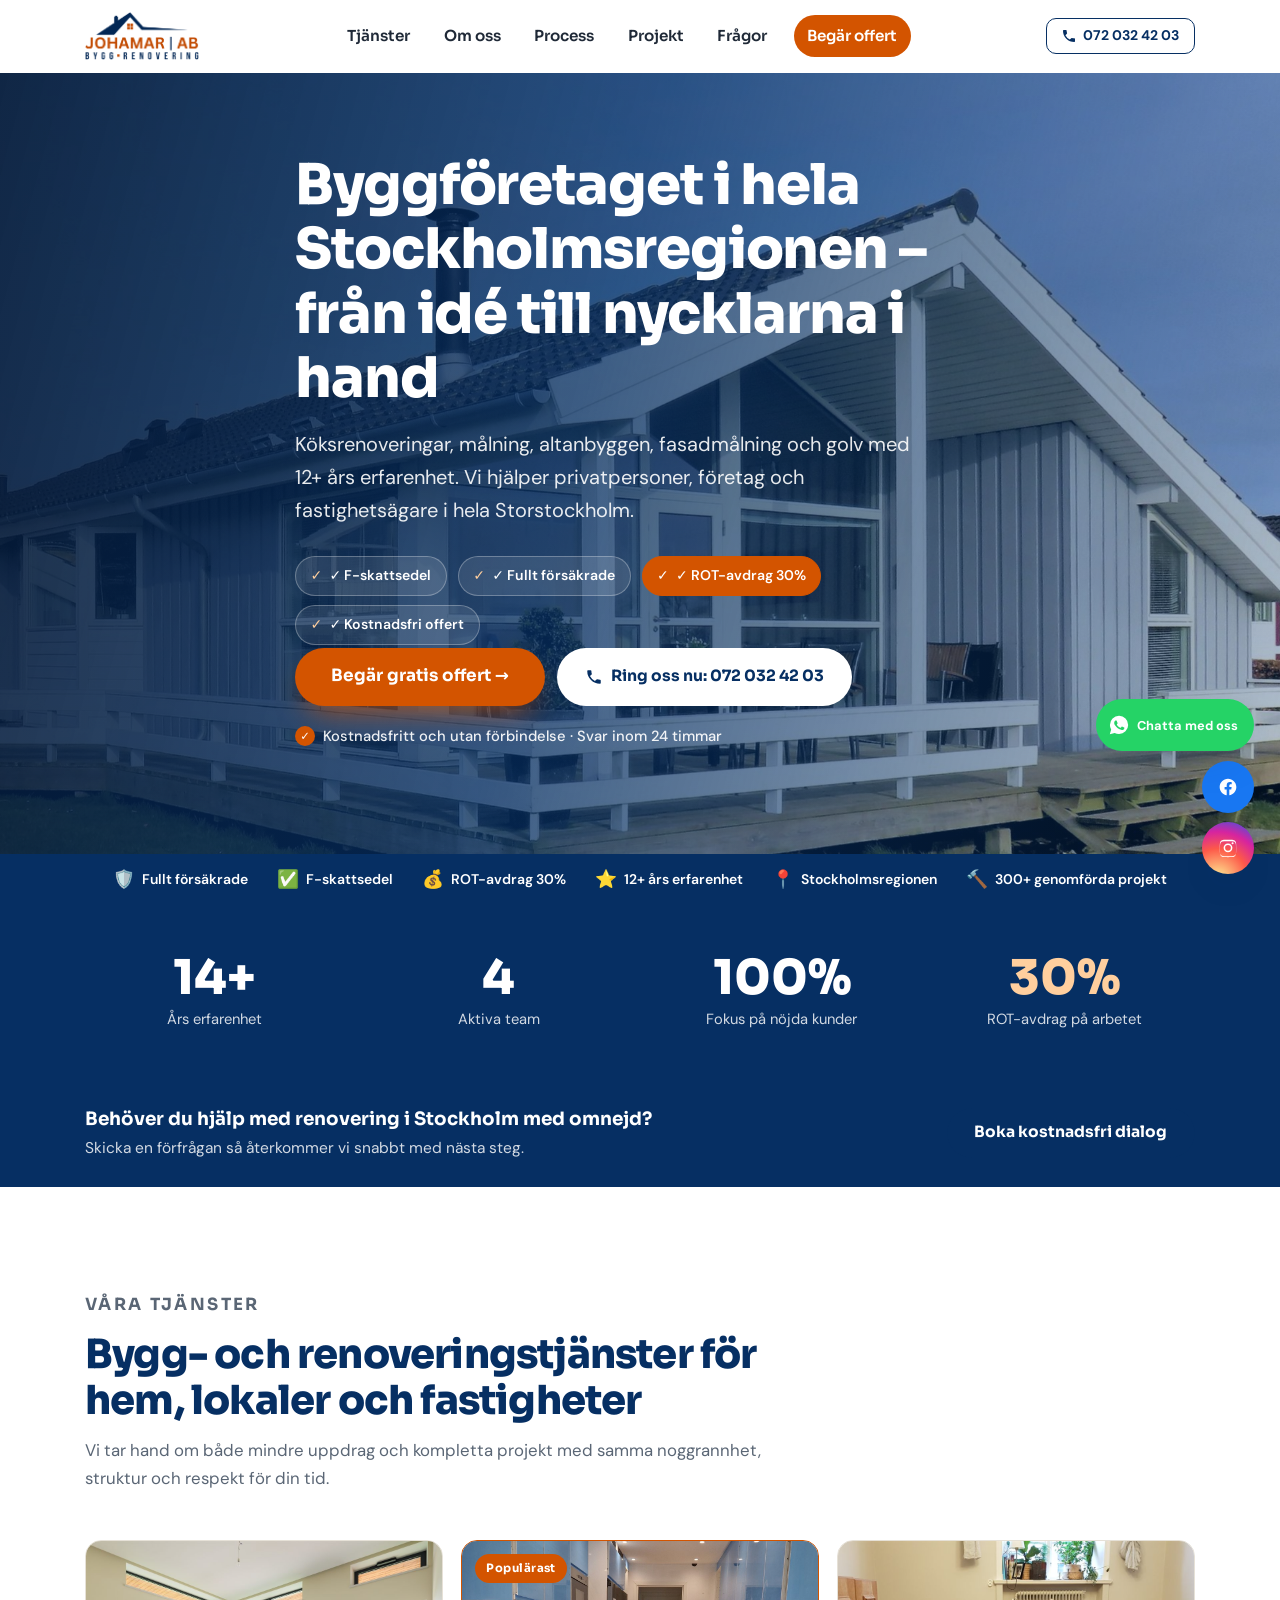
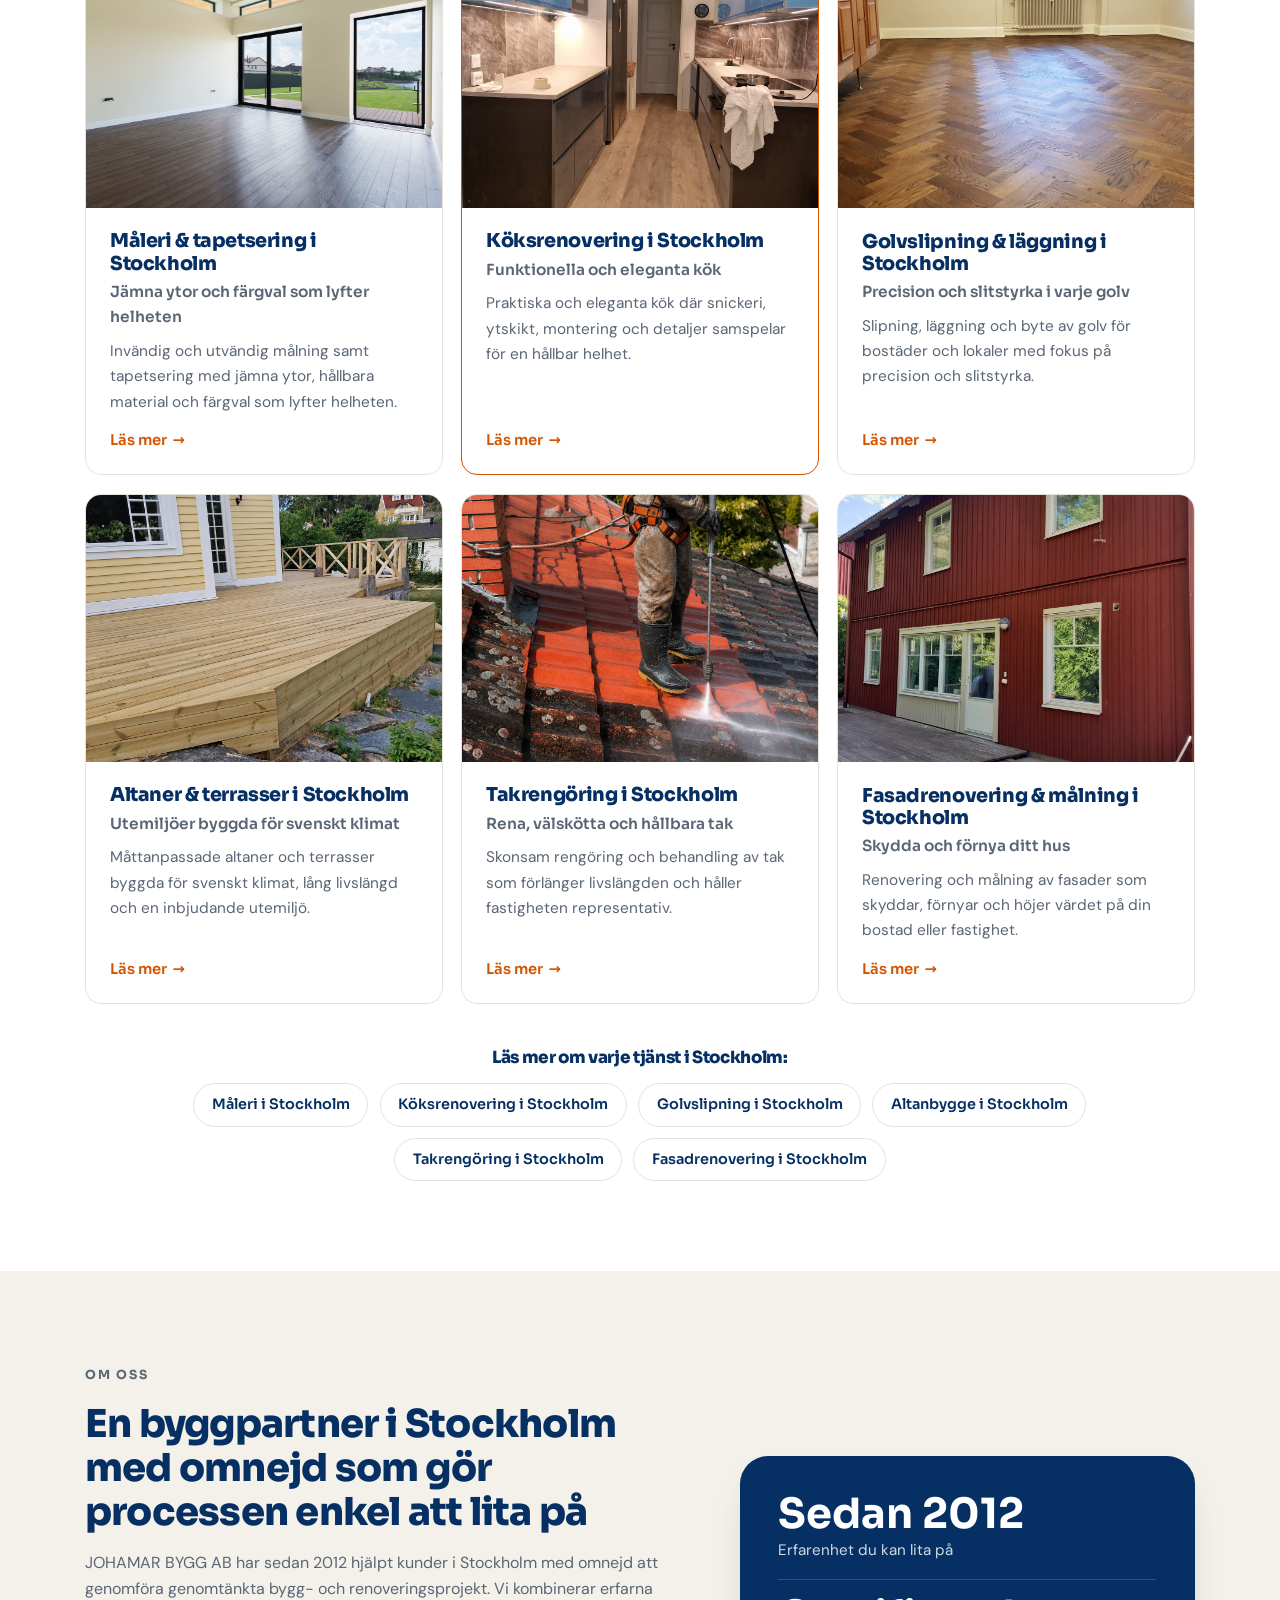
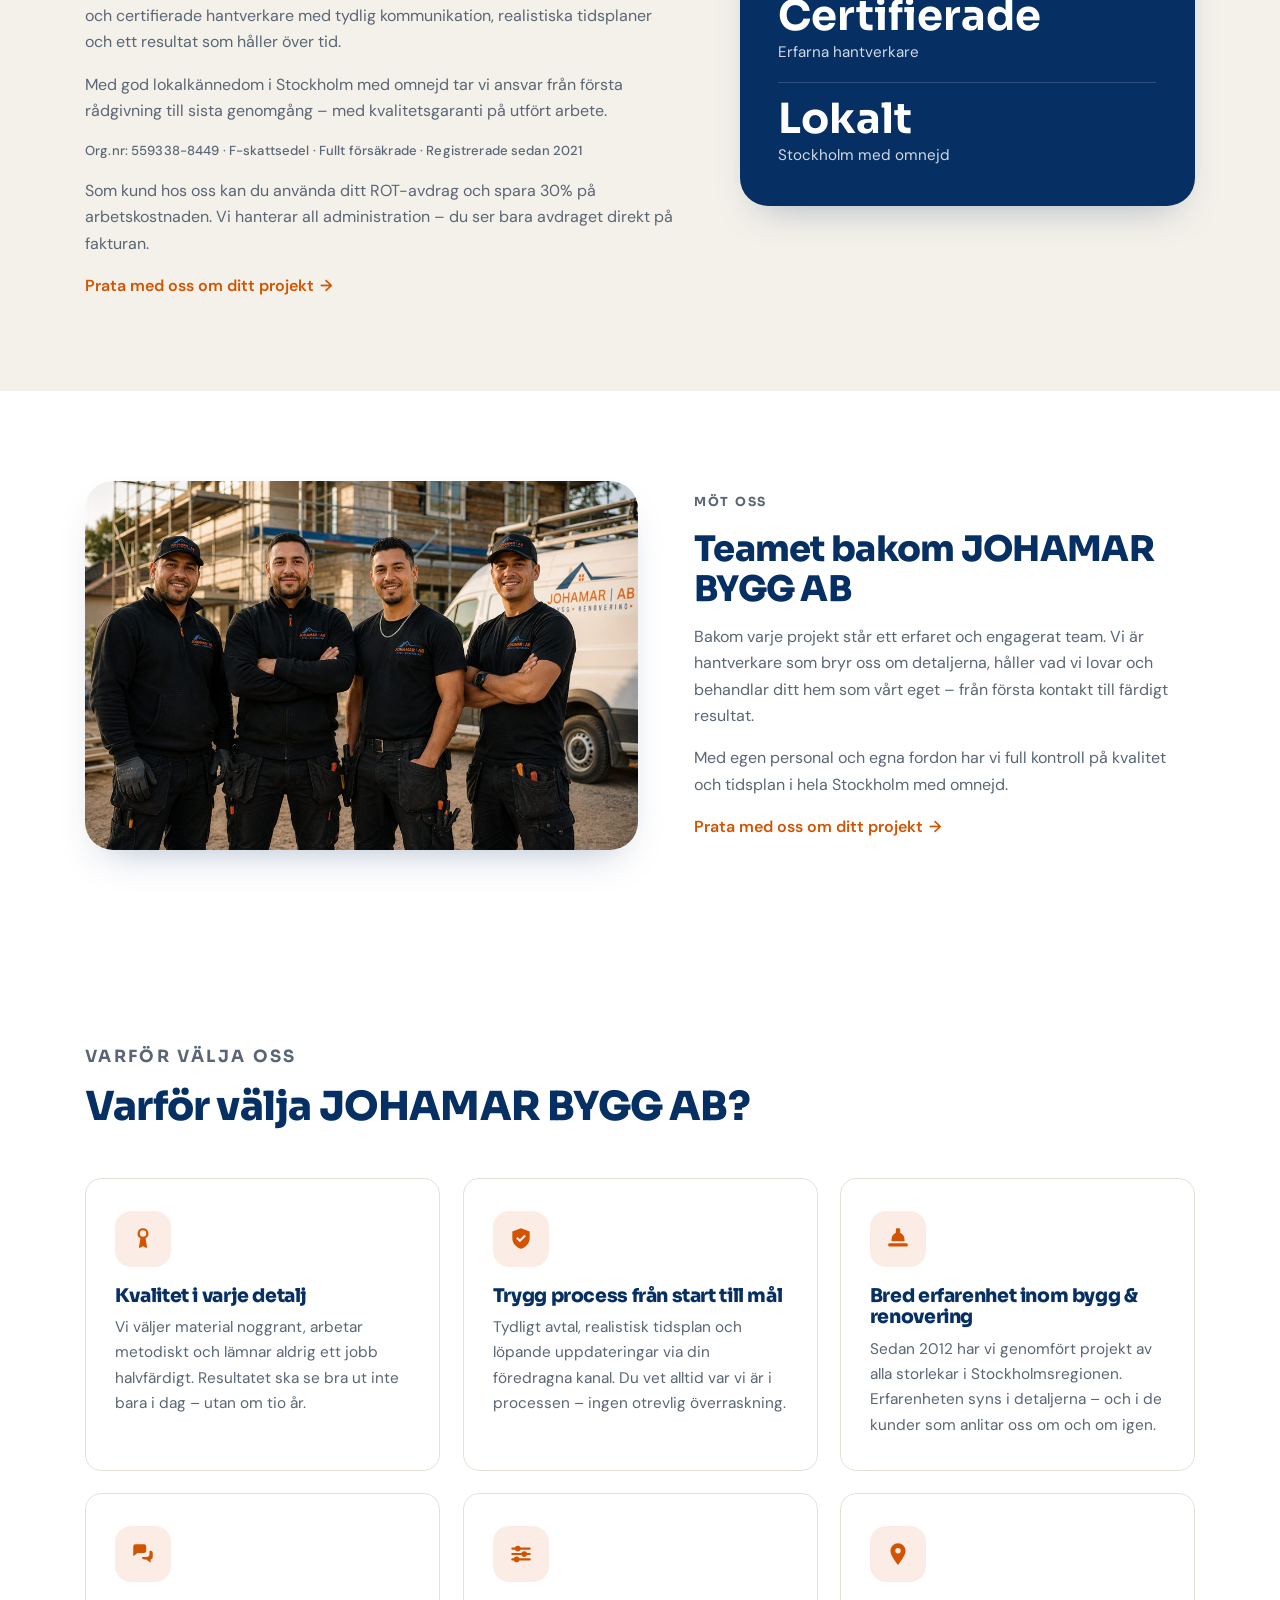
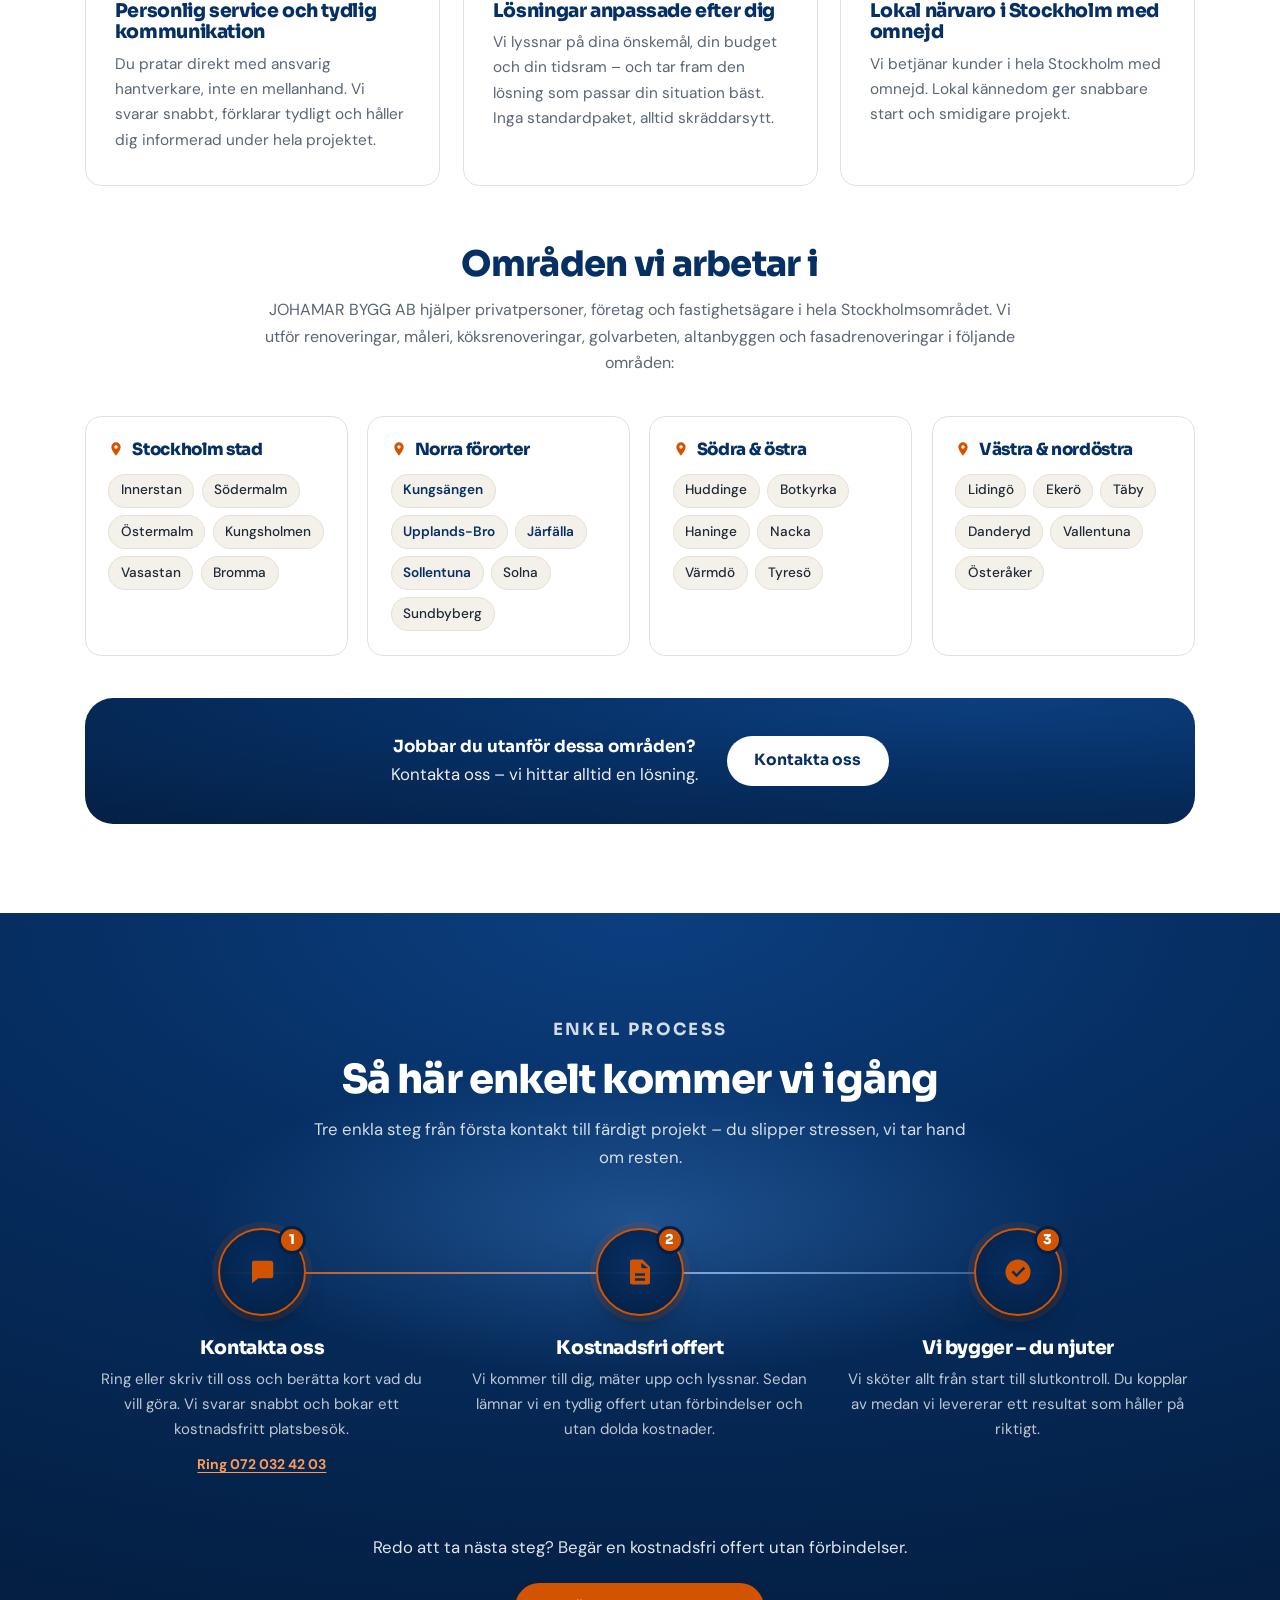
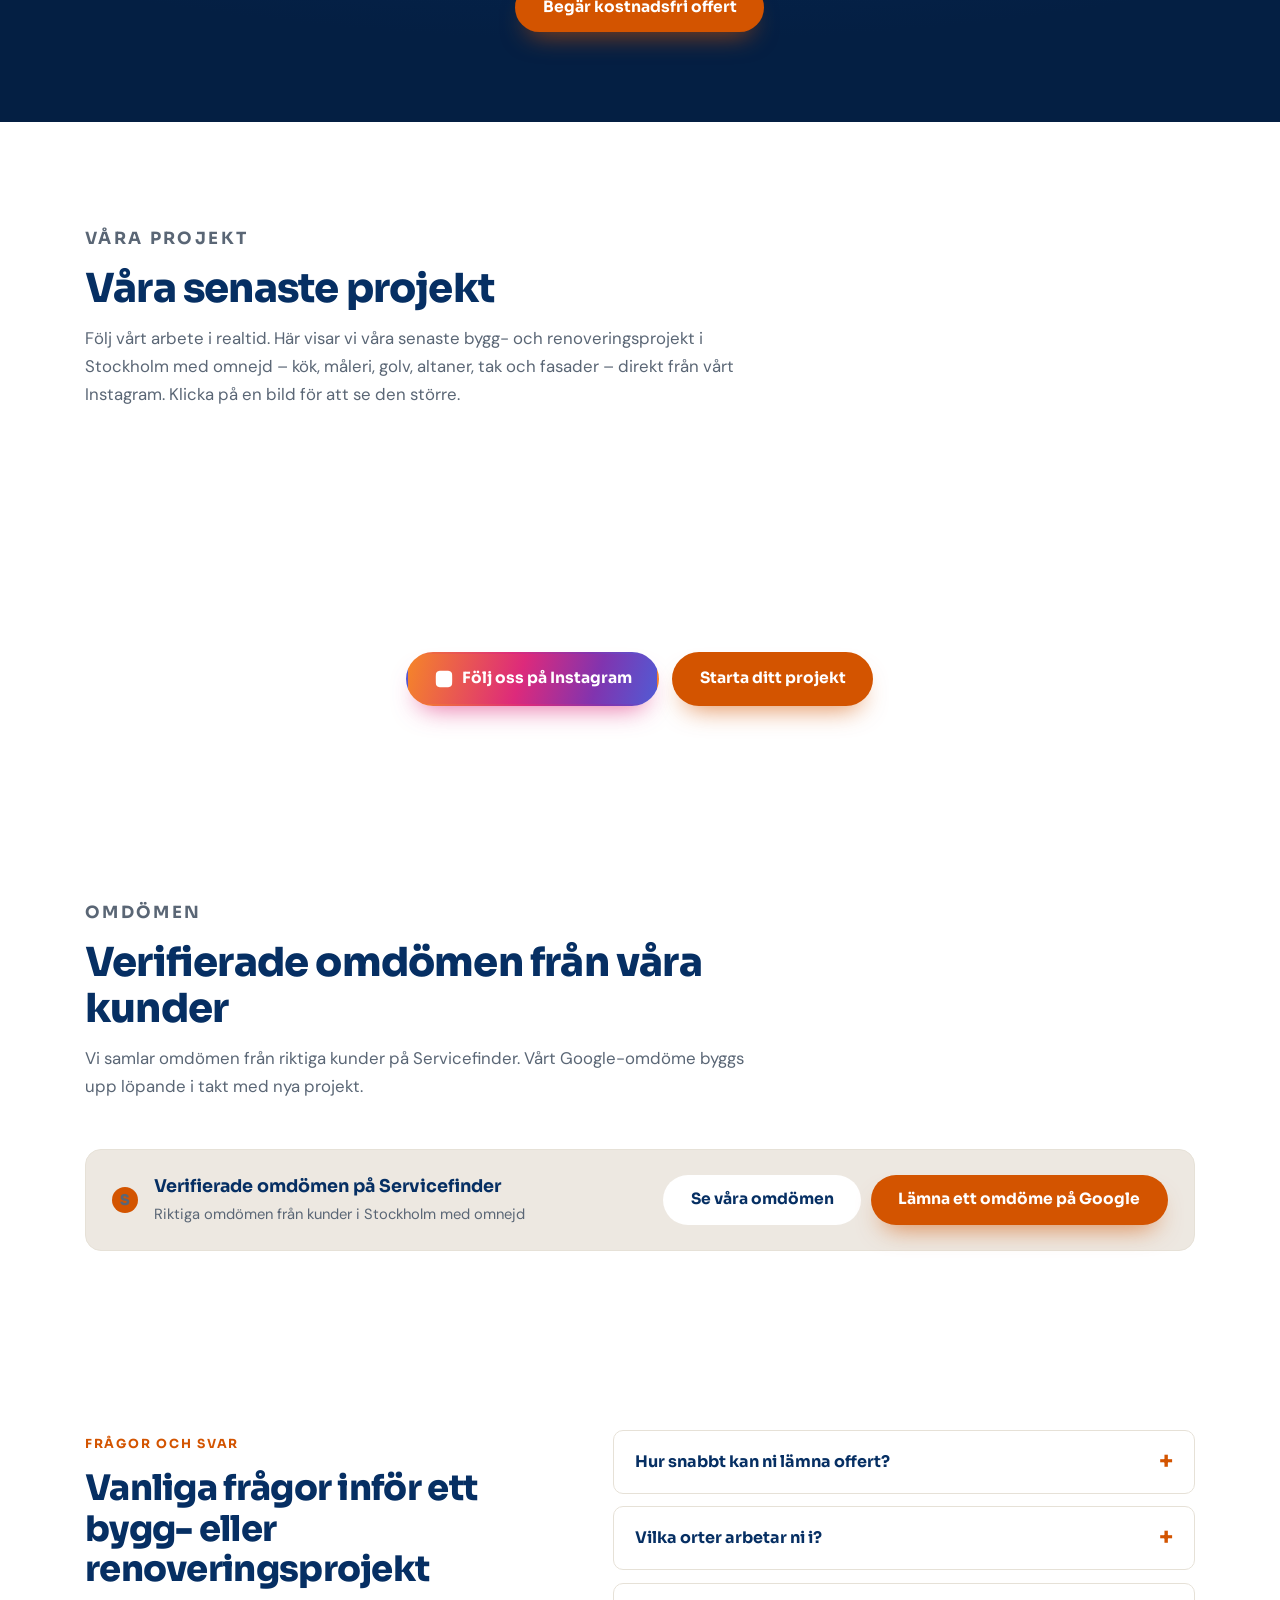
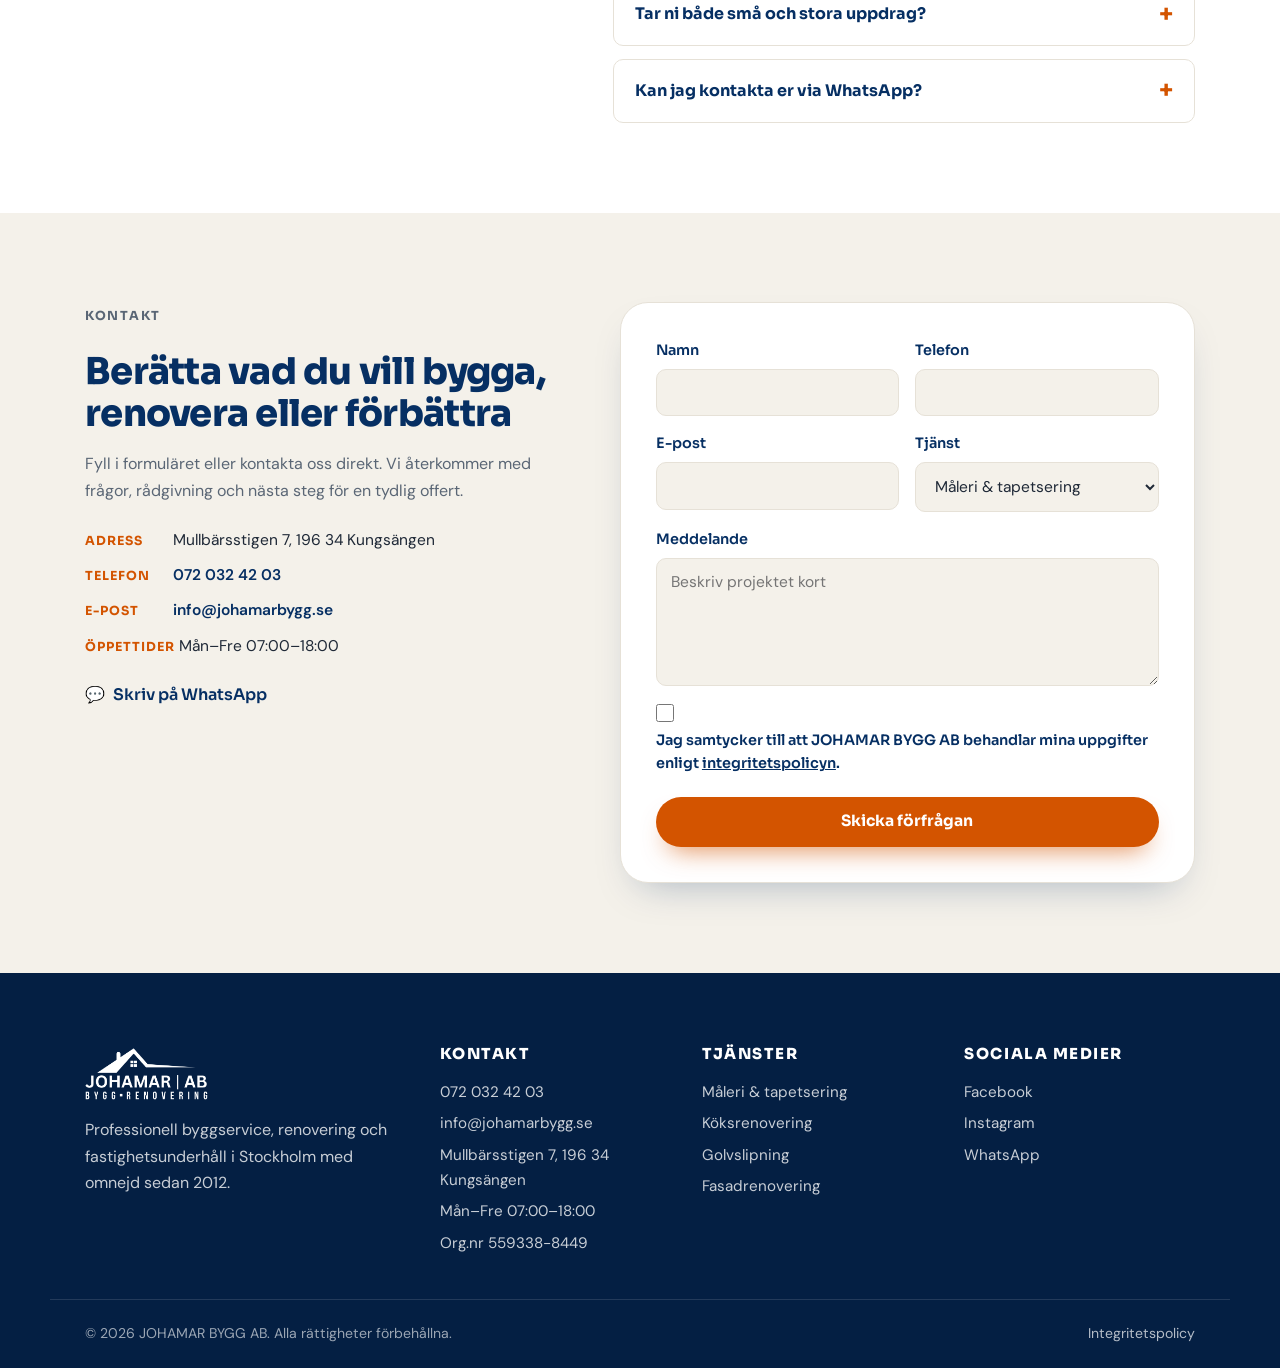
==== commit cd4e0f1f: "Simplificar hero lead: reemplazar lista de municipios por frase limpia La frase 'Vi arbetar i Kungsä" ====
--- a/index.html
+++ b/index.html
@@ -109,7 +109,7 @@
         <div class="hero-overlay"></div>
         <div class="container hero-content">
           <h1>Byggföretaget i hela Stockholmsregionen – från idé till nycklarna i hand</h1>
-          <p class="hero-lead">Köksrenoveringar, målning, altanbyggen, fasadmålning och golv med 12+ års erfarenhet. Vi arbetar i Kungsängen, Upplands-Bro, Järfälla, Sollentuna, Upplands Väsby, Täby och hela Stockholmsregionen.</p>
+          <p class="hero-lead">Köksrenoveringar, målning, altanbyggen, fasadmålning och golv med 12+ års erfarenhet. Vi hjälper privatpersoner, företag och fastighetsägare i hela Storstockholm.</p>
           <ul class="hero-trust" aria-label="Trygghet och garantier">
             <li>&#10003; F-skattsedel</li>
             <li>&#10003; Fullt försäkrade</li>
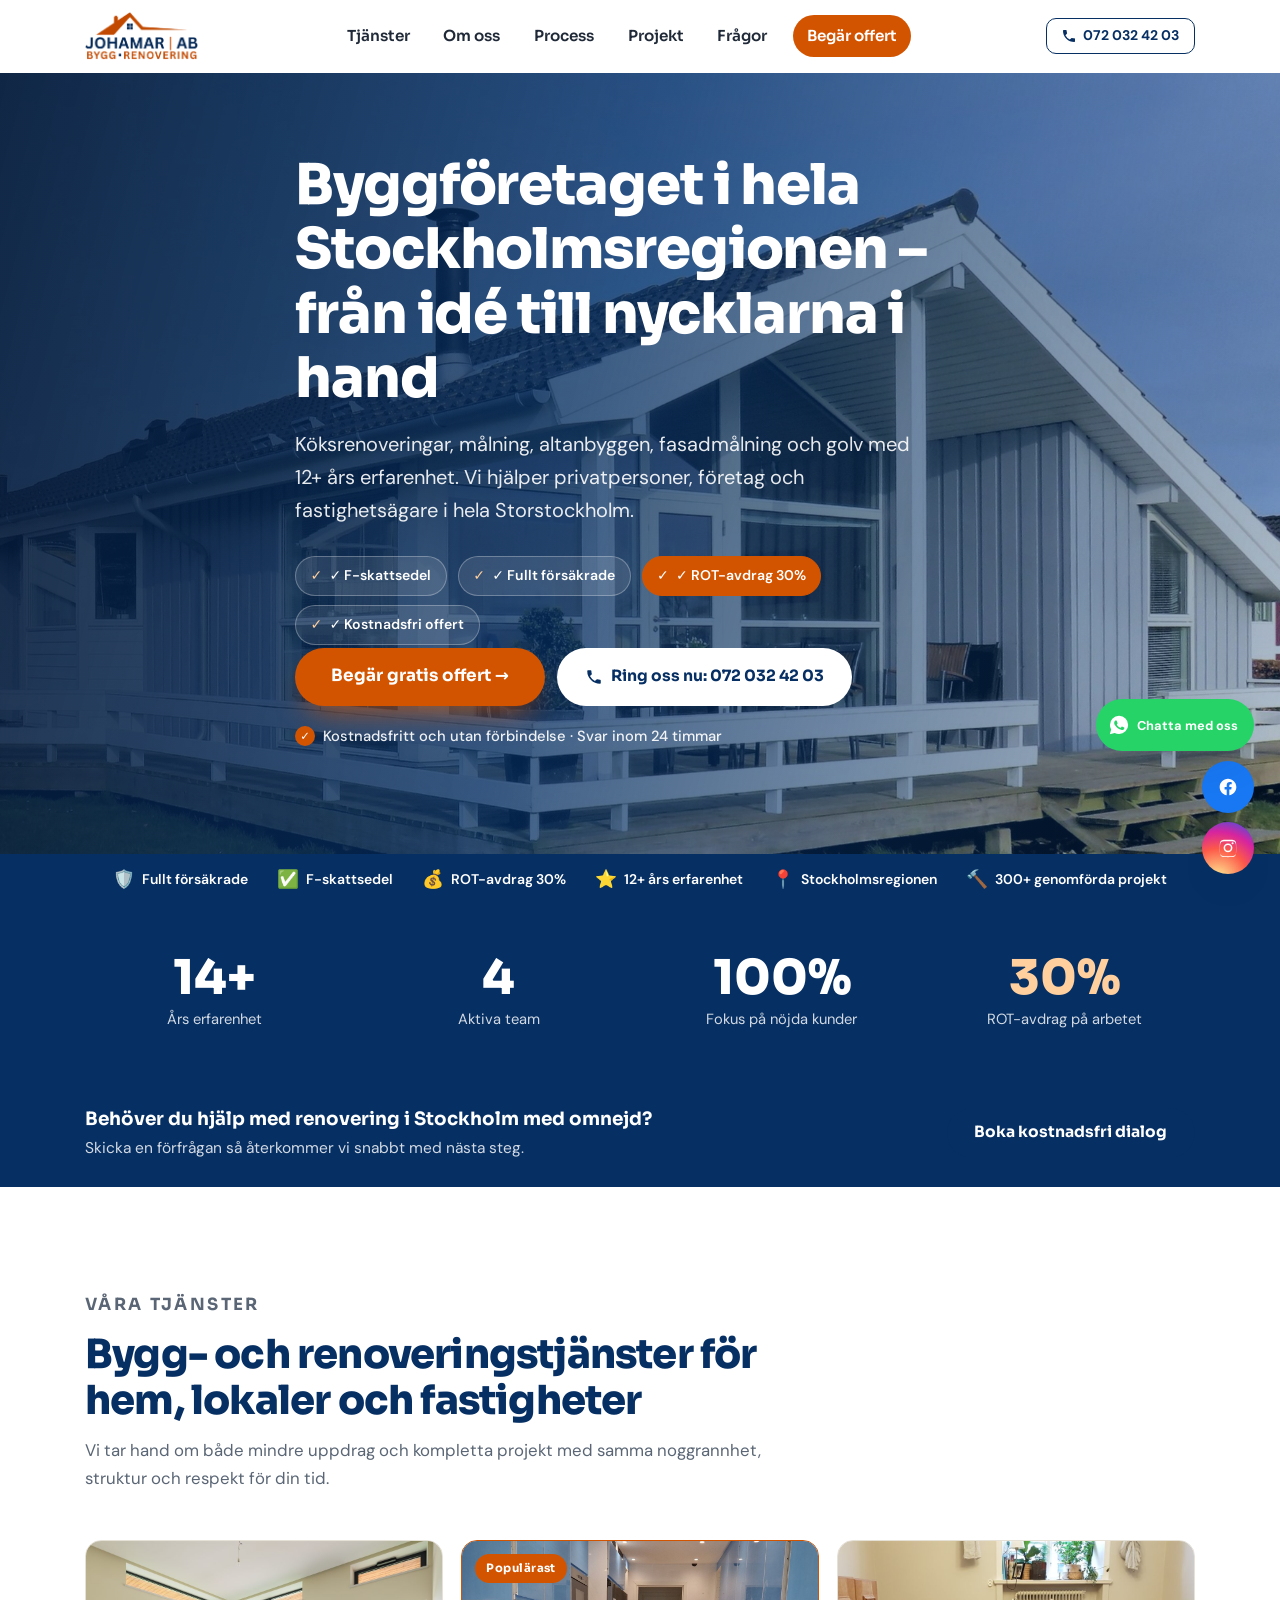
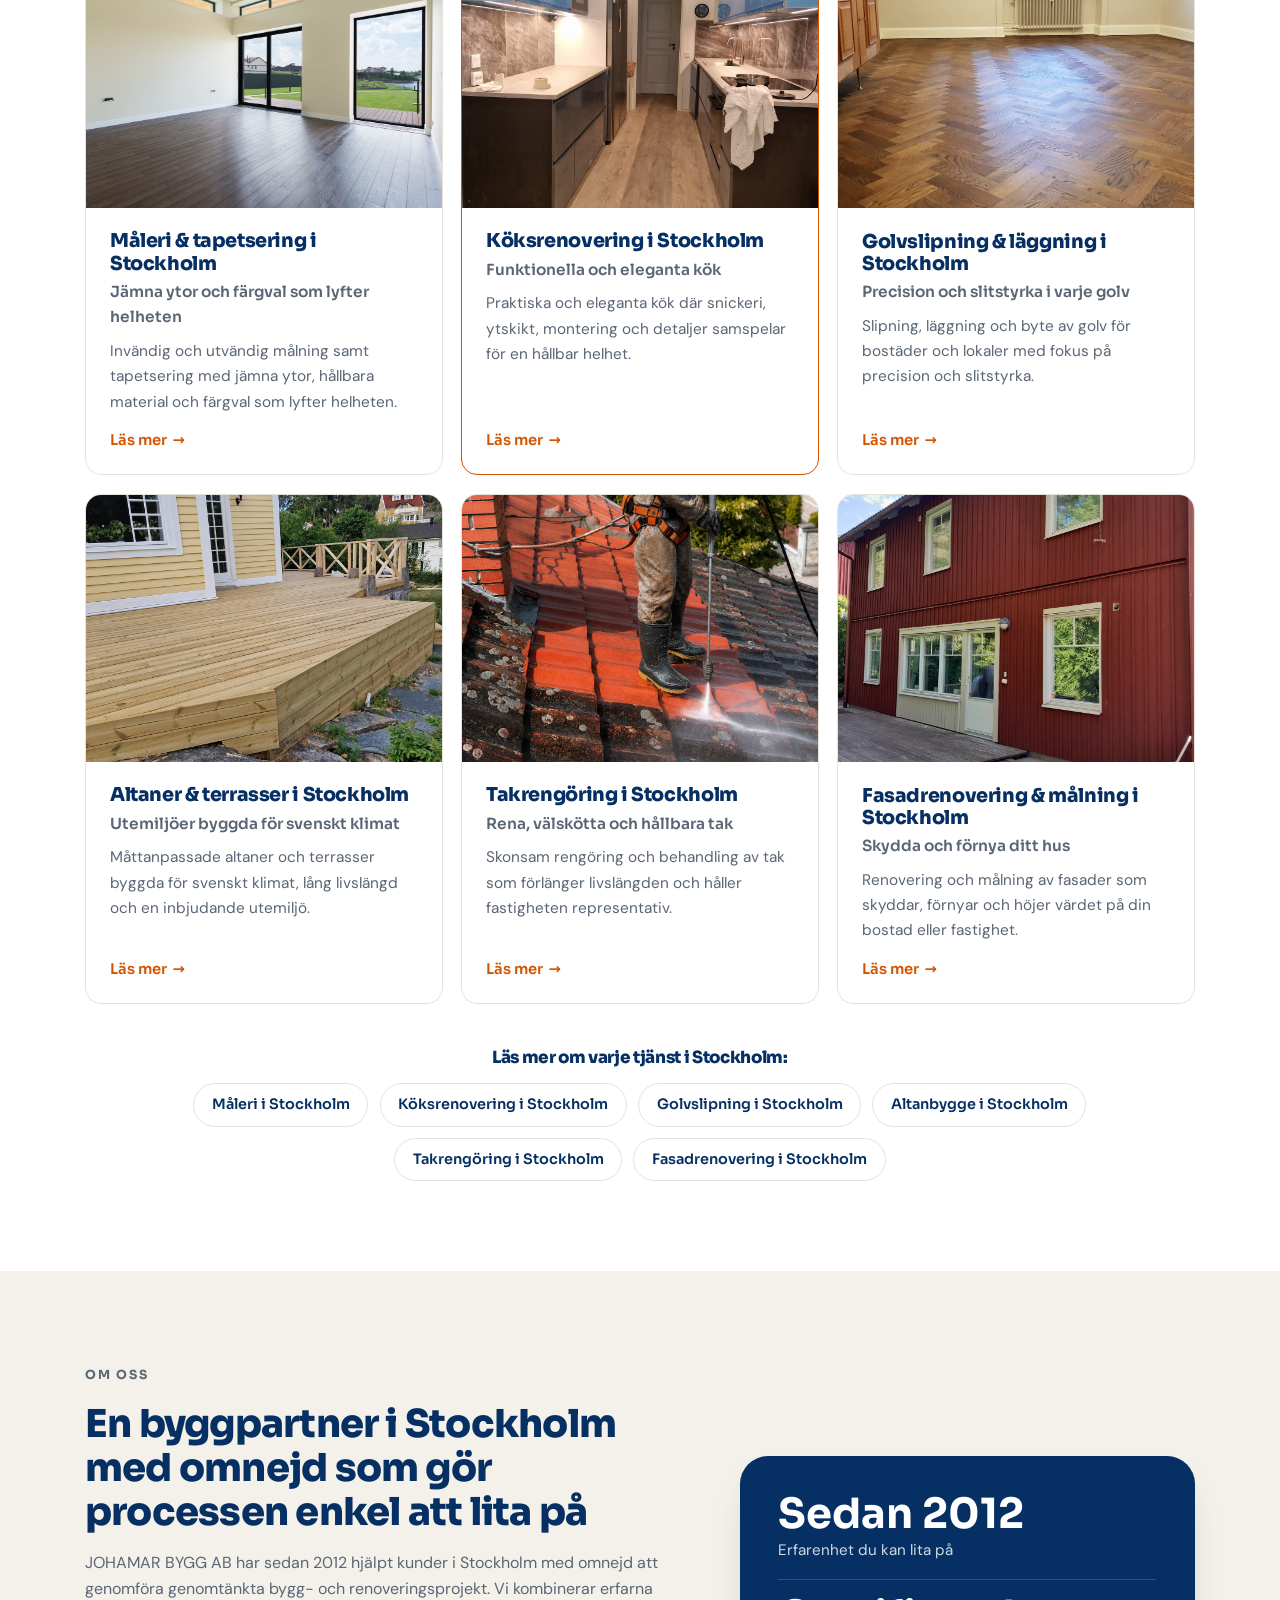
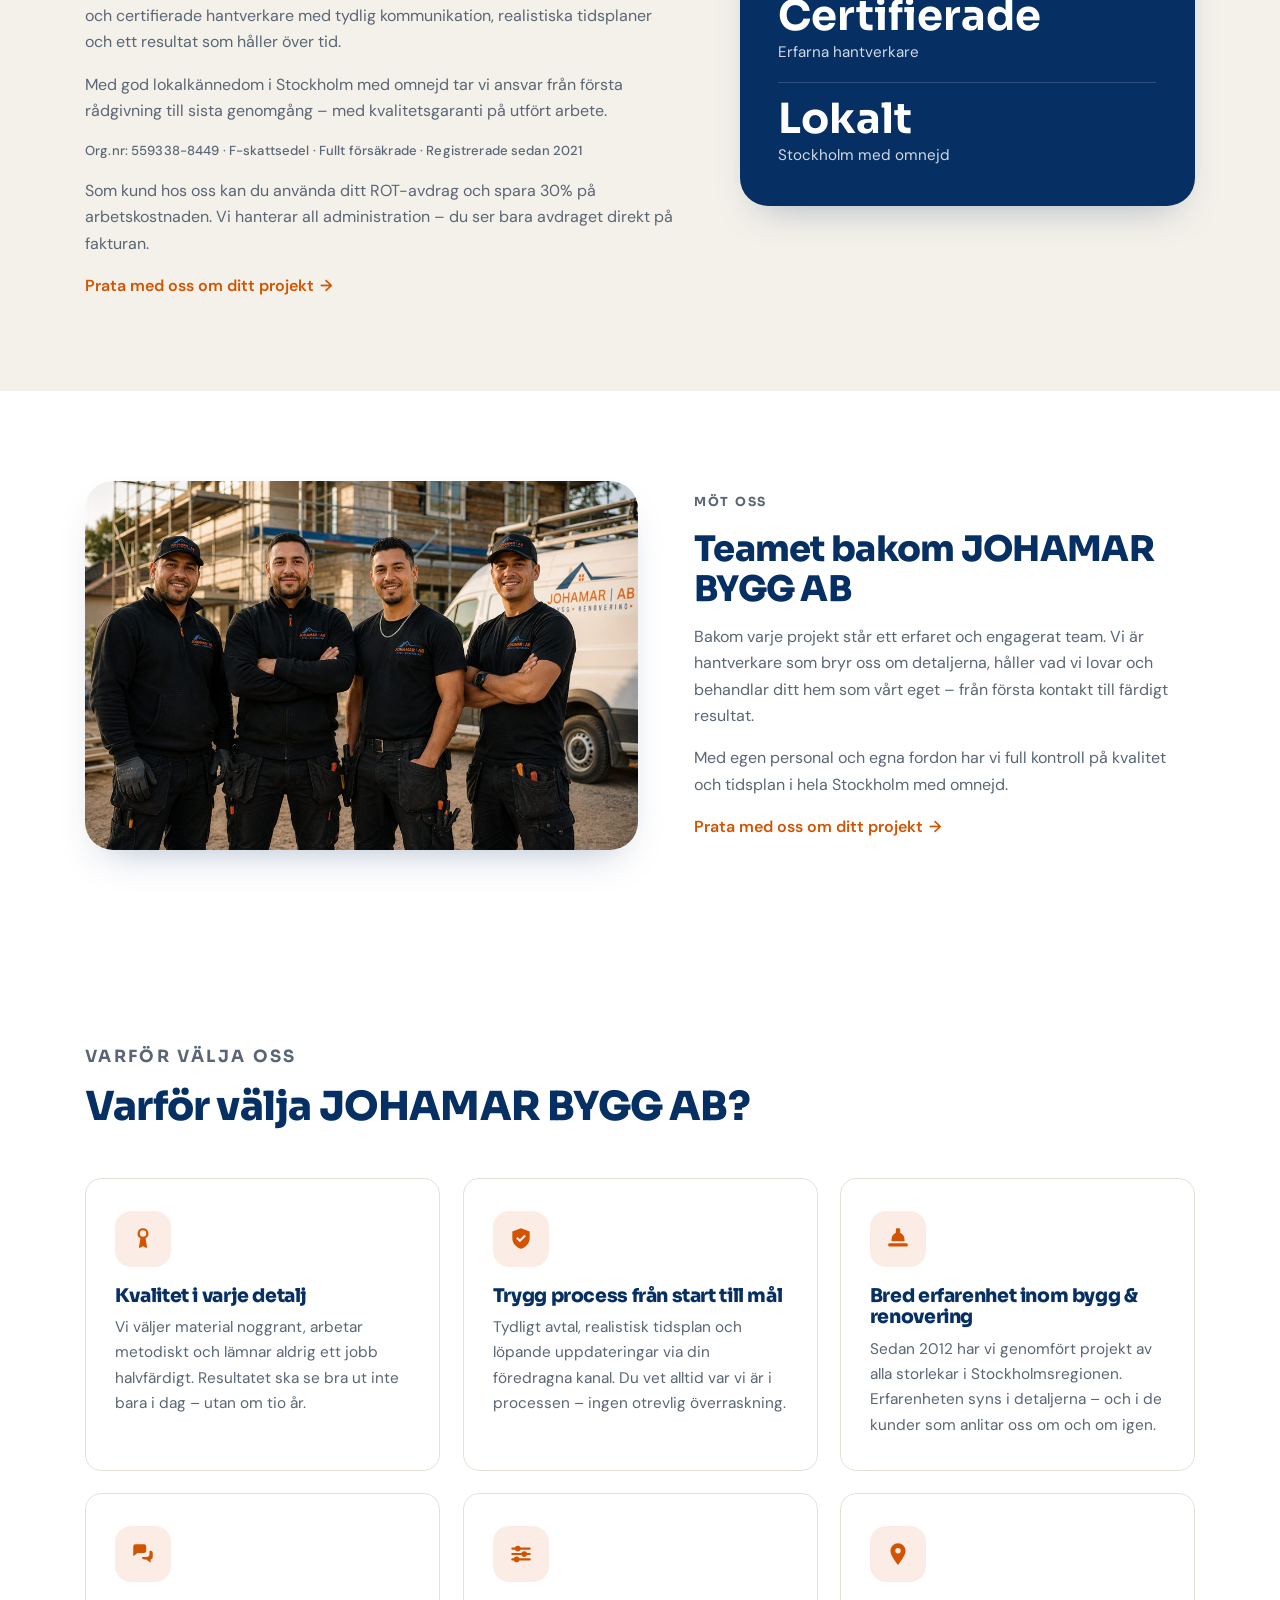
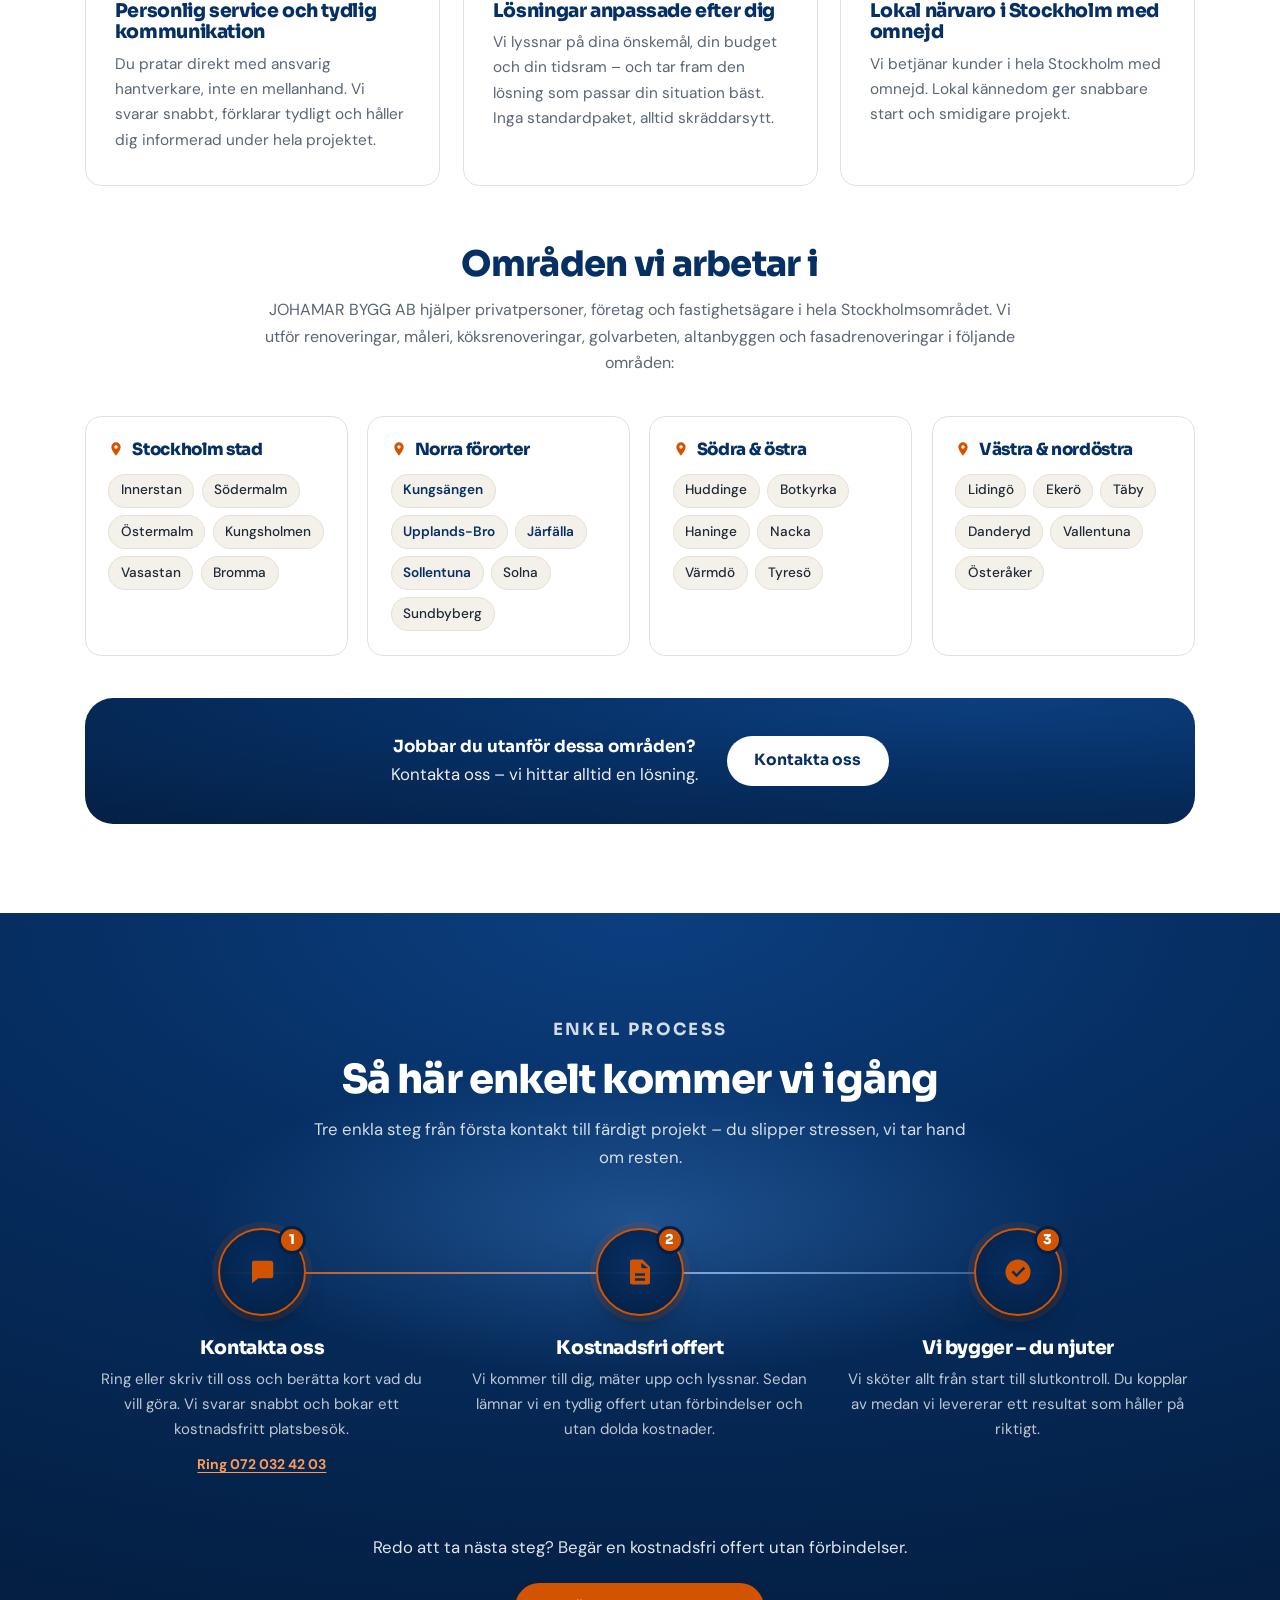
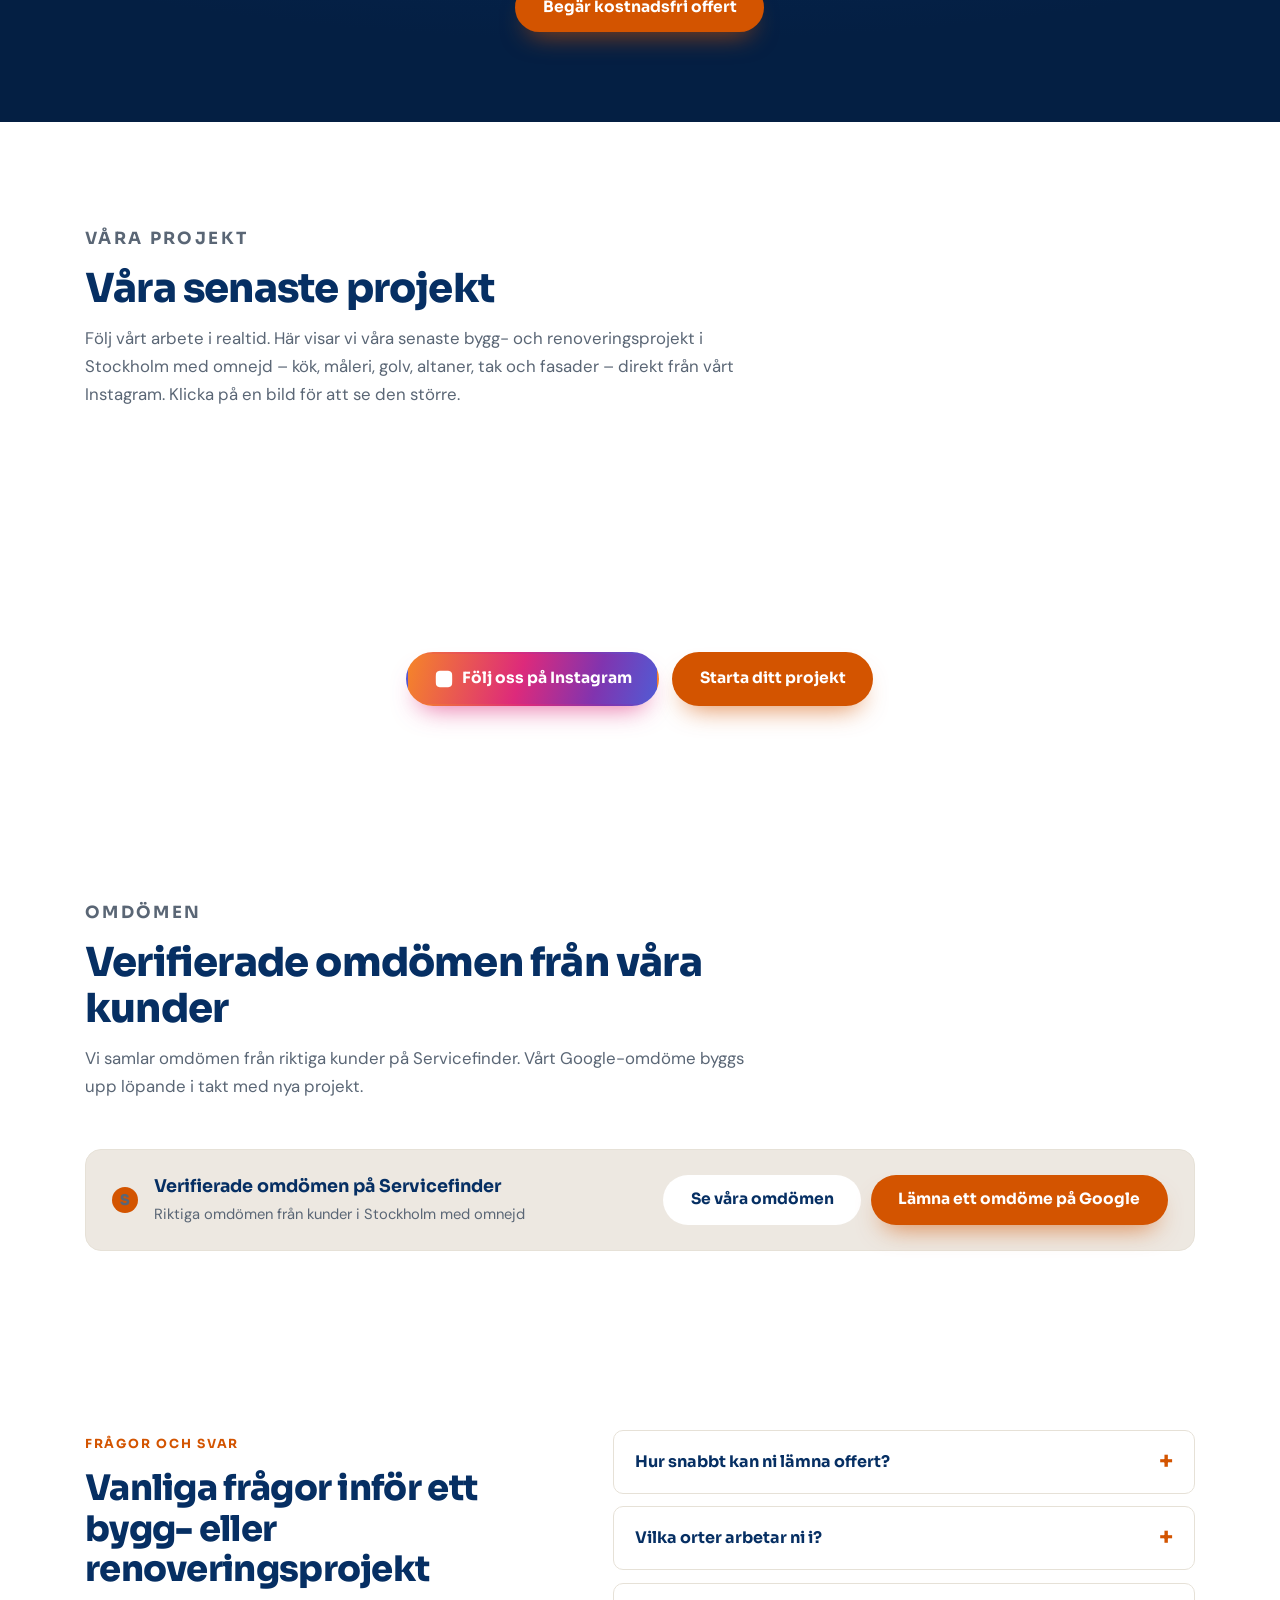
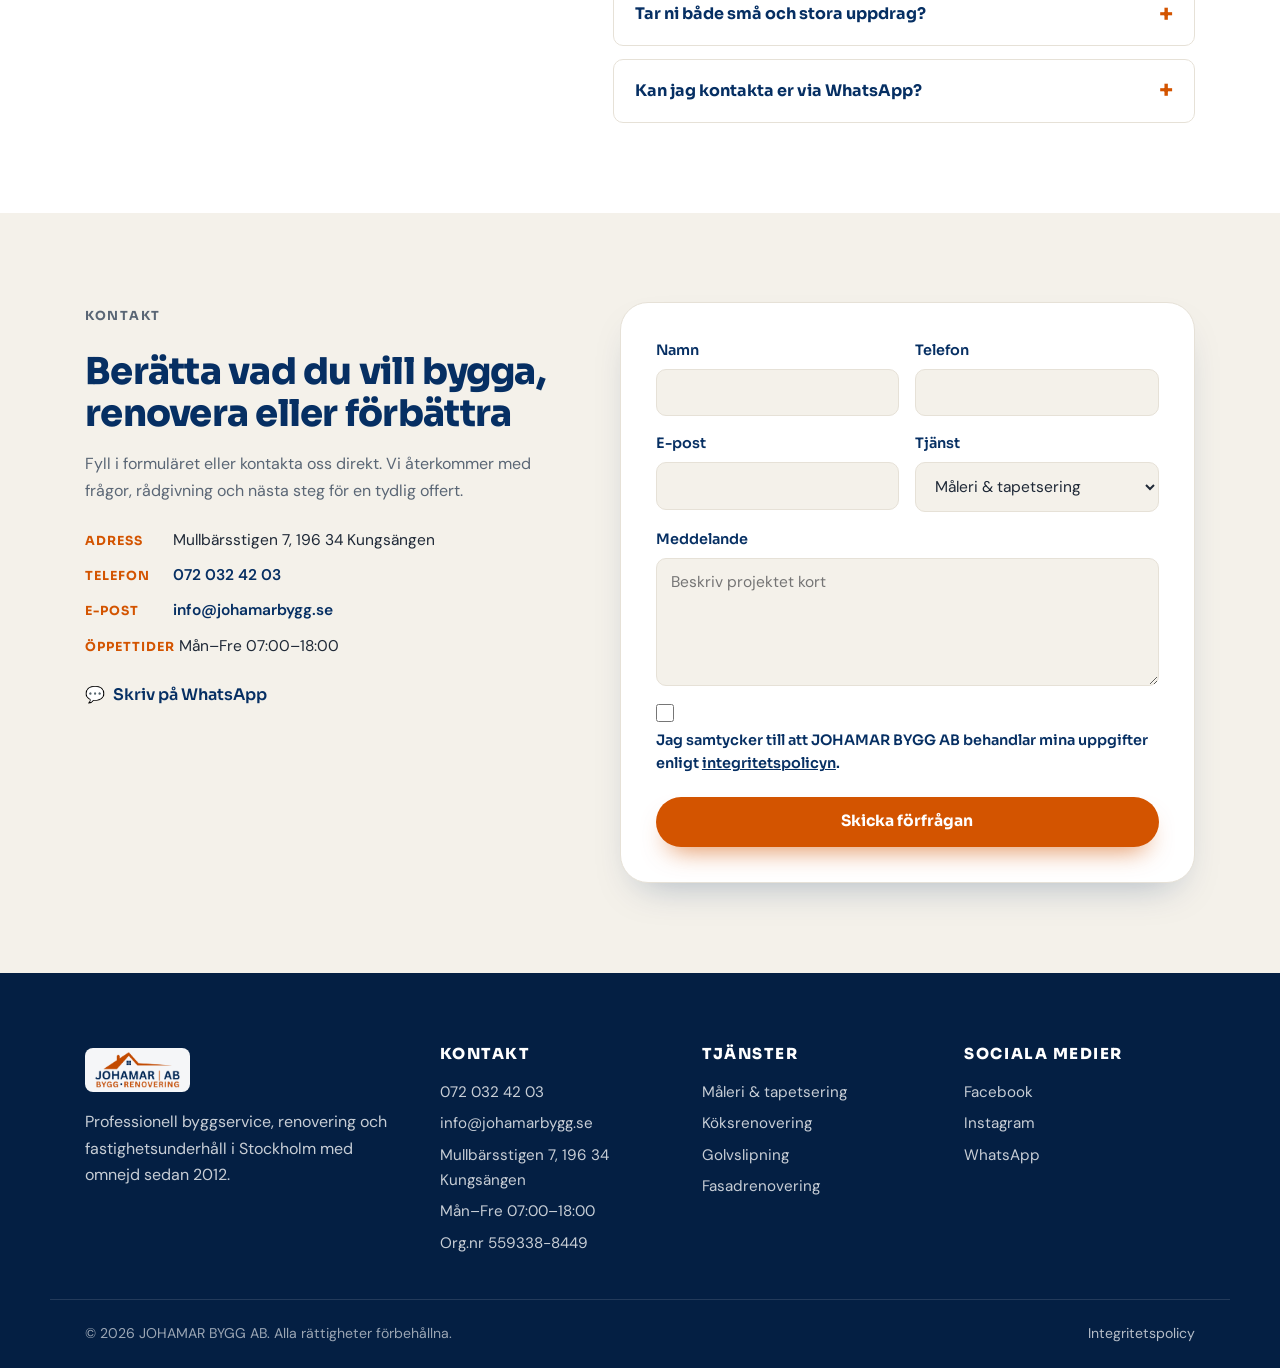
==== commit c1e2a800: "Reemplazar logo: logo-johamar-nuevo.png en todos los archivos HTML - Extraído de 'JOHAMAR AB Nuevo.z" ====
--- a/index.html
+++ b/index.html
@@ -1,4 +1,4 @@
-<!doctype html>
+﻿<!doctype html>
 <html lang="sv">
   <head>
     <meta charset="utf-8">
@@ -33,7 +33,7 @@
         "name": "JOHAMAR BYGG AB",
         "description": "Byggfirma för renovering, måleri, köksrenovering, golvslipning, altaner, takrengöring och fasadrenovering i Stockholm med omnejd sedan 2012.",
         "image": "assets/hero-stuga.jpg",
-        "logo": "assets/logo-johamar-full.png",
+        "logo": "assets/logo-johamar-nuevo.png",
         "telephone": "+46720324203",
         "email": "info@johamarbygg.se",
         "foundingDate": "2012",
@@ -76,7 +76,7 @@
     <header class="site-header" data-header>
       <nav class="nav container" aria-label="Huvudmeny">
         <a class="brand" href="#hem" aria-label="JOHAMAR BYGG AB startsida">
-          <img class="brand-logo" src="assets/logo-johamar-full.png" alt="JOHAMAR BYGG AB – Bygg & Renovering logotyp" width="190" height="80">
+          <img class="brand-logo" src="assets/logo-johamar-nuevo.png" alt="JOHAMAR BYGG AB logotyp" width="190" height="80">
         </a>
 
         <a class="nav-phone" href="tel:+46720324203" aria-label="Ring oss på 072 032 42 03">
@@ -689,7 +689,7 @@
       <div class="container footer-grid">
         <div>
           <a class="brand footer-brand" href="#hem" aria-label="JOHAMAR BYGG AB startsida">
-            <img class="brand-logo footer-logo" src="assets/logo-johamar-full.png" alt="JOHAMAR BYGG AB – Bygg & Renovering logotyp" width="190" height="80">
+            <img class="brand-logo footer-logo" src="assets/logo-johamar-nuevo.png" alt="JOHAMAR BYGG AB logotyp" width="190" height="80">
           </a>
           <p>Professionell byggservice, renovering och fastighetsunderhåll i Stockholm med omnejd sedan 2012.</p>
         </div>
--- a/styles.css
+++ b/styles.css
@@ -1074,10 +1074,11 @@
 }
 .footer-brand { color: var(--white); margin-bottom: 0.9rem; }
 .footer-logo {
-  height: 52px;
+  height: 44px;
   width: auto;
-  /* gör den tvåfärgade loggan vit på mörk bakgrund */
-  filter: brightness(0) invert(1);
+  background: rgba(255, 255, 255, 0.96);
+  border-radius: 8px;
+  padding: 4px 10px;
 }
 .site-footer h2 {
   font-size: 0.95rem;
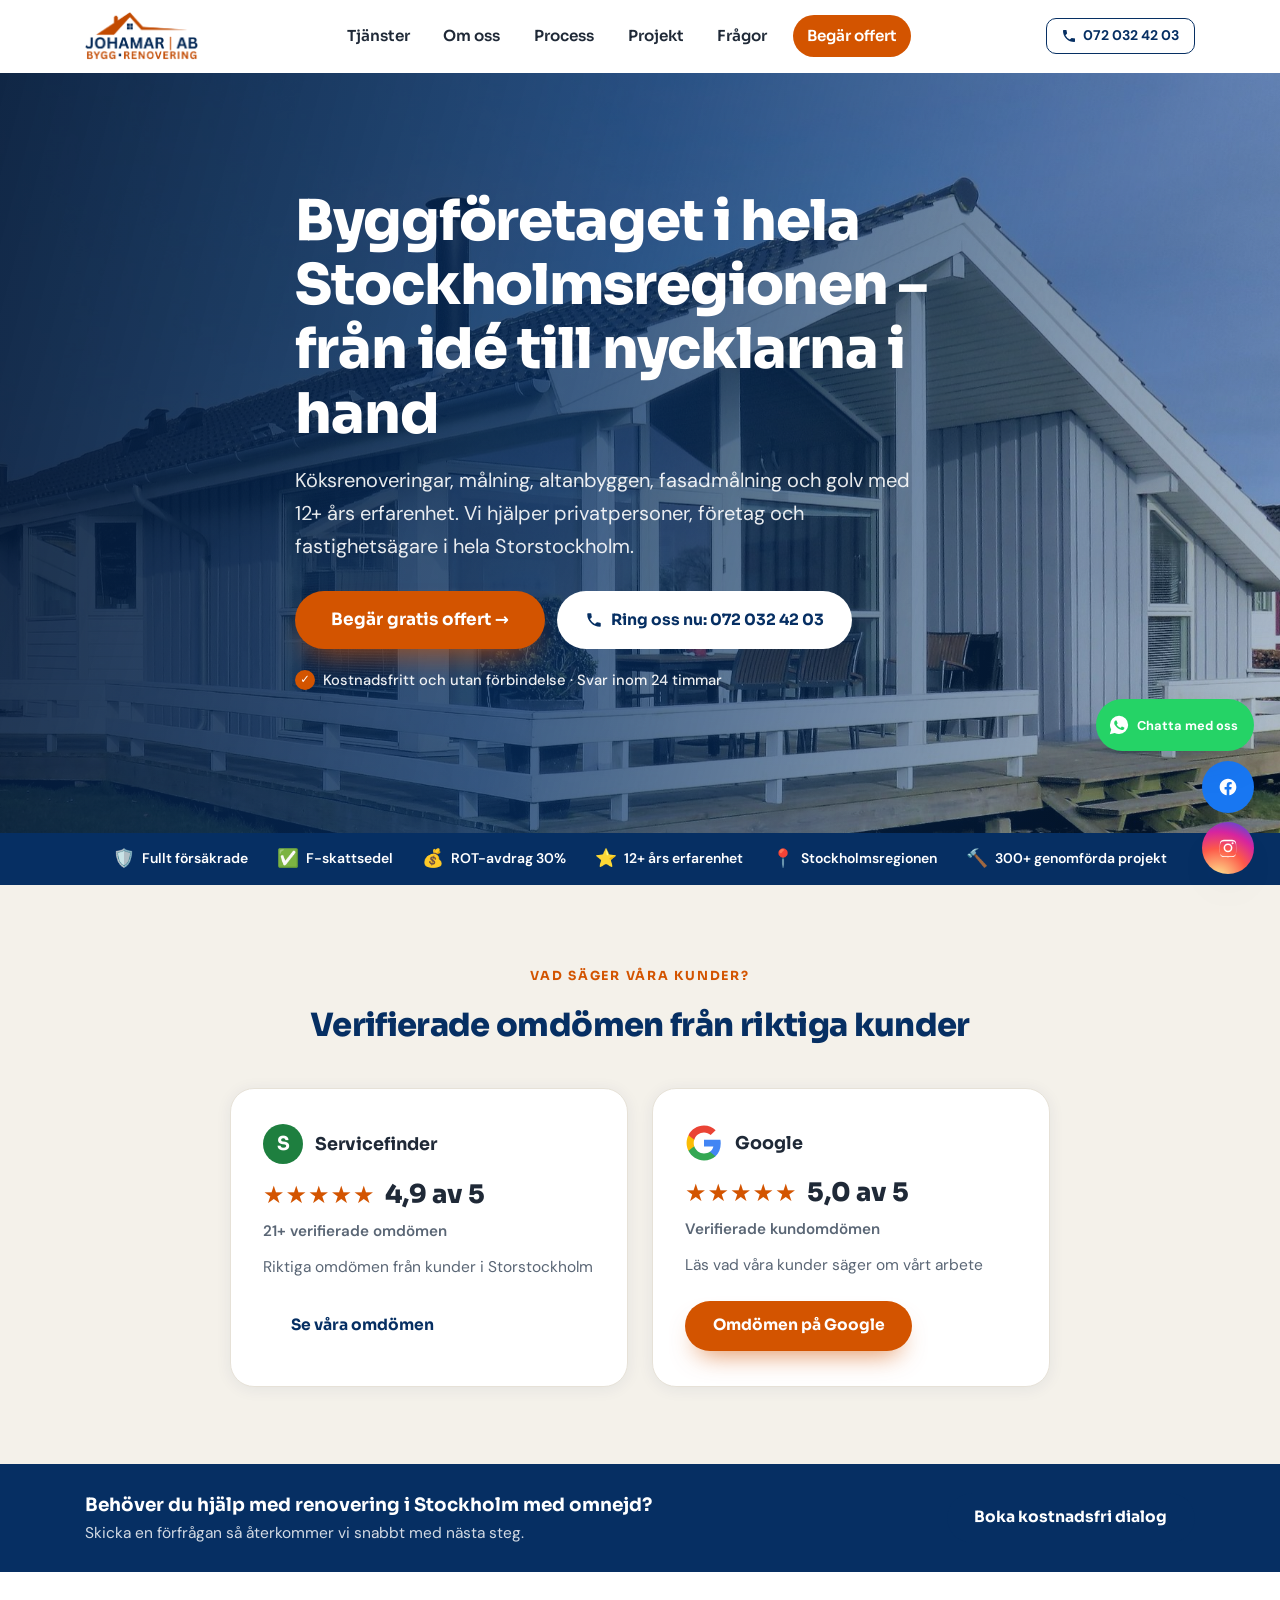
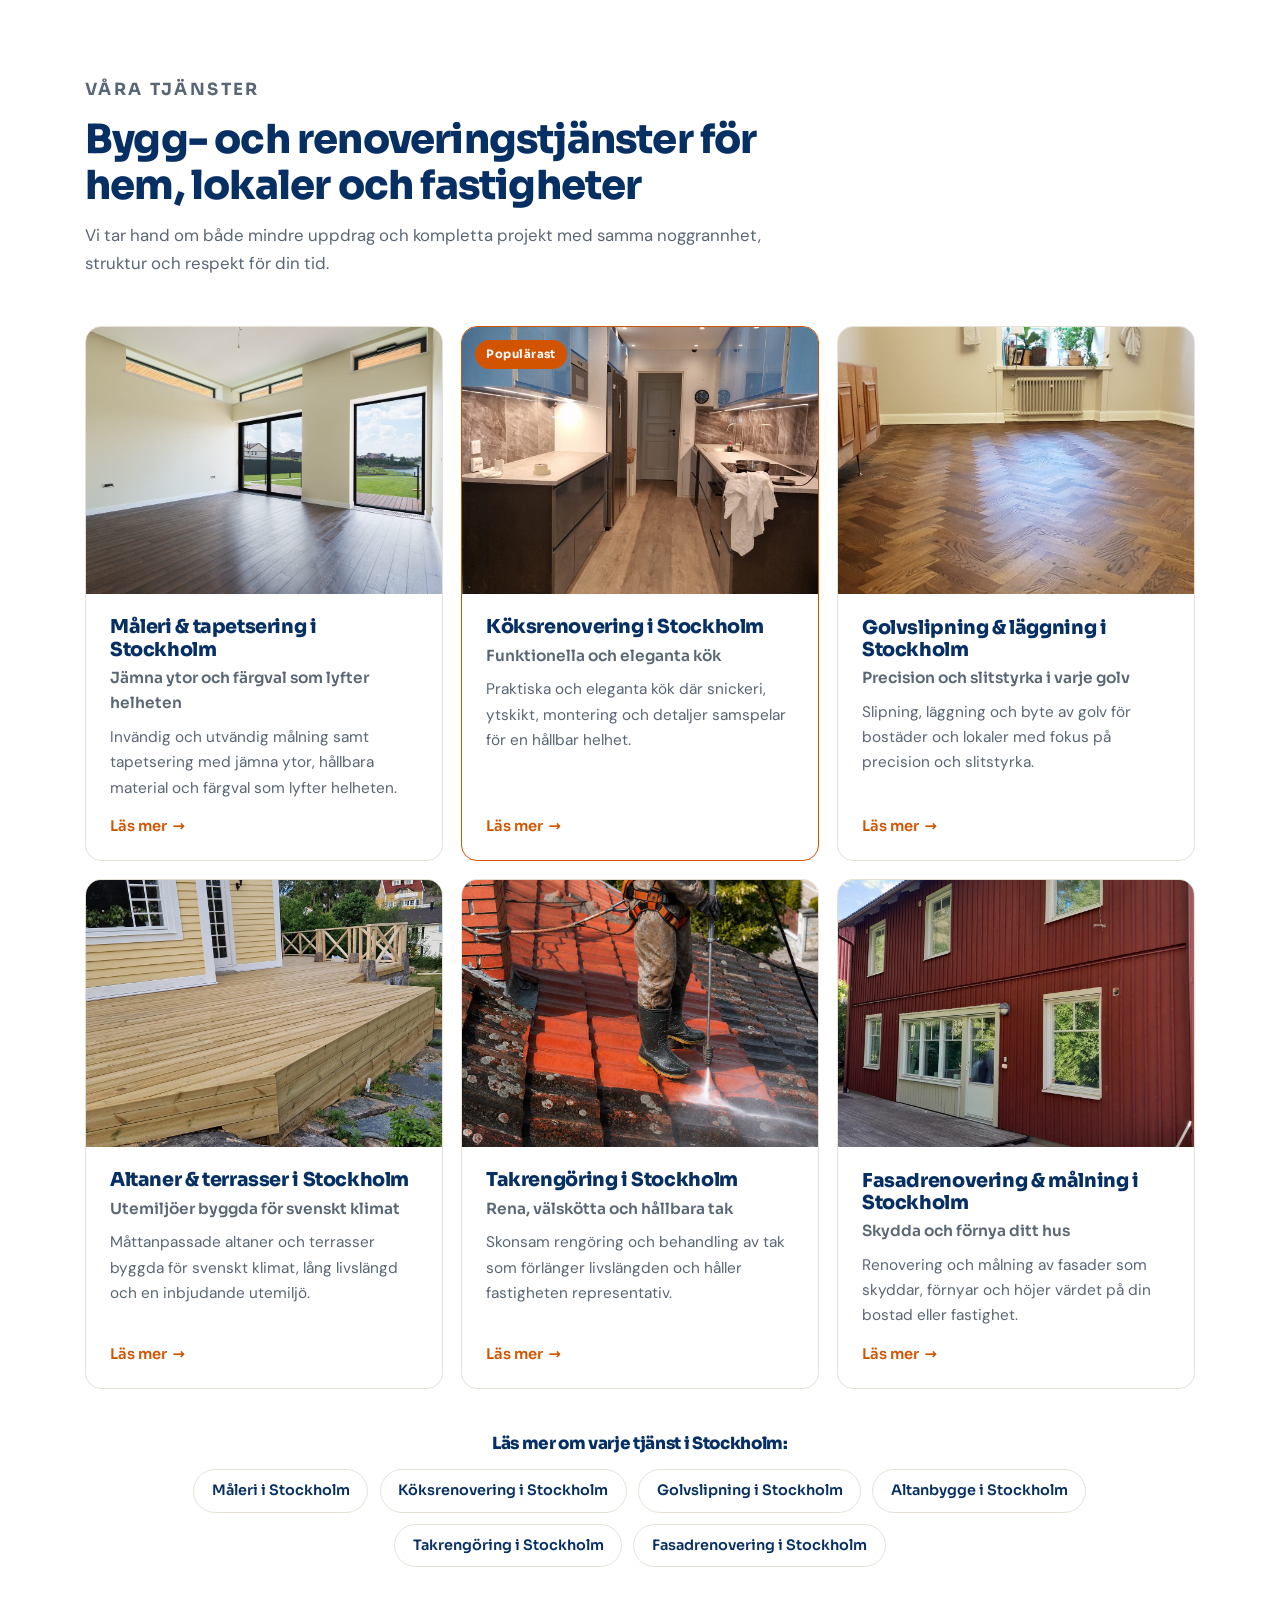
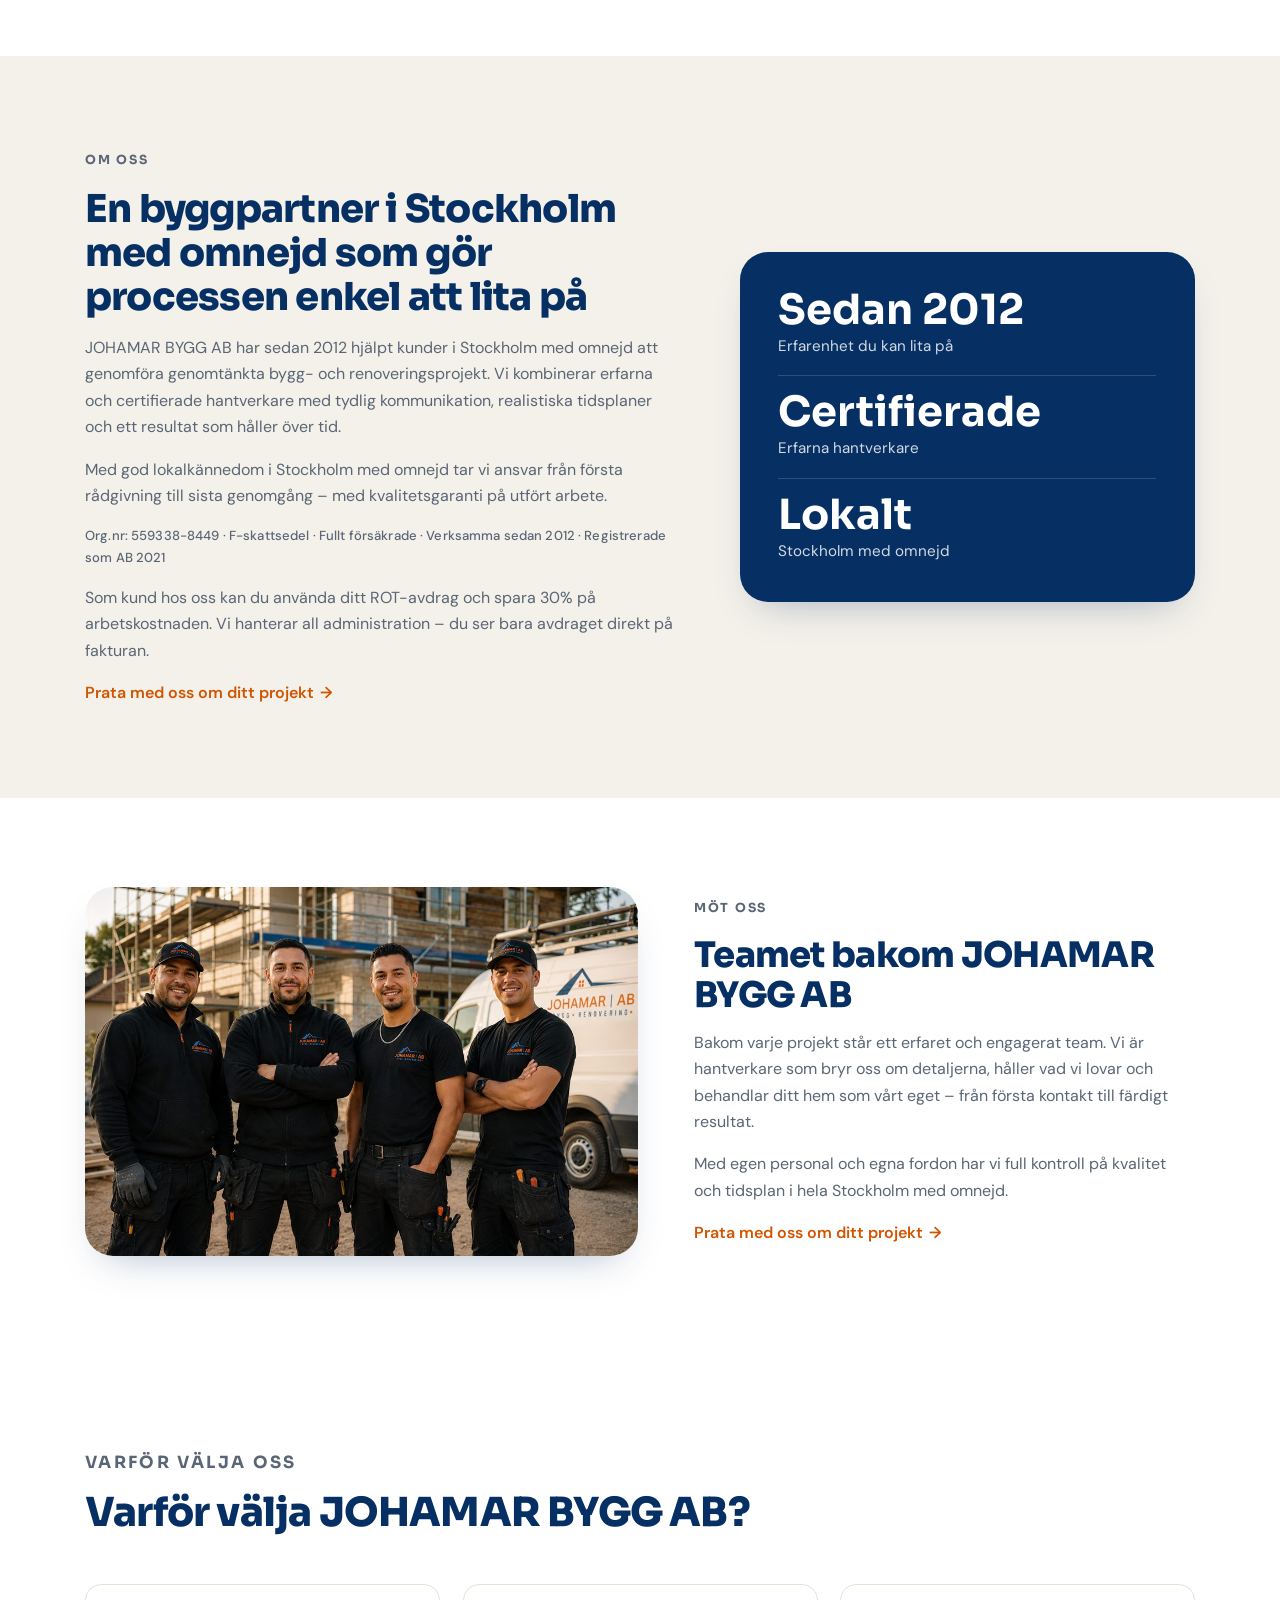
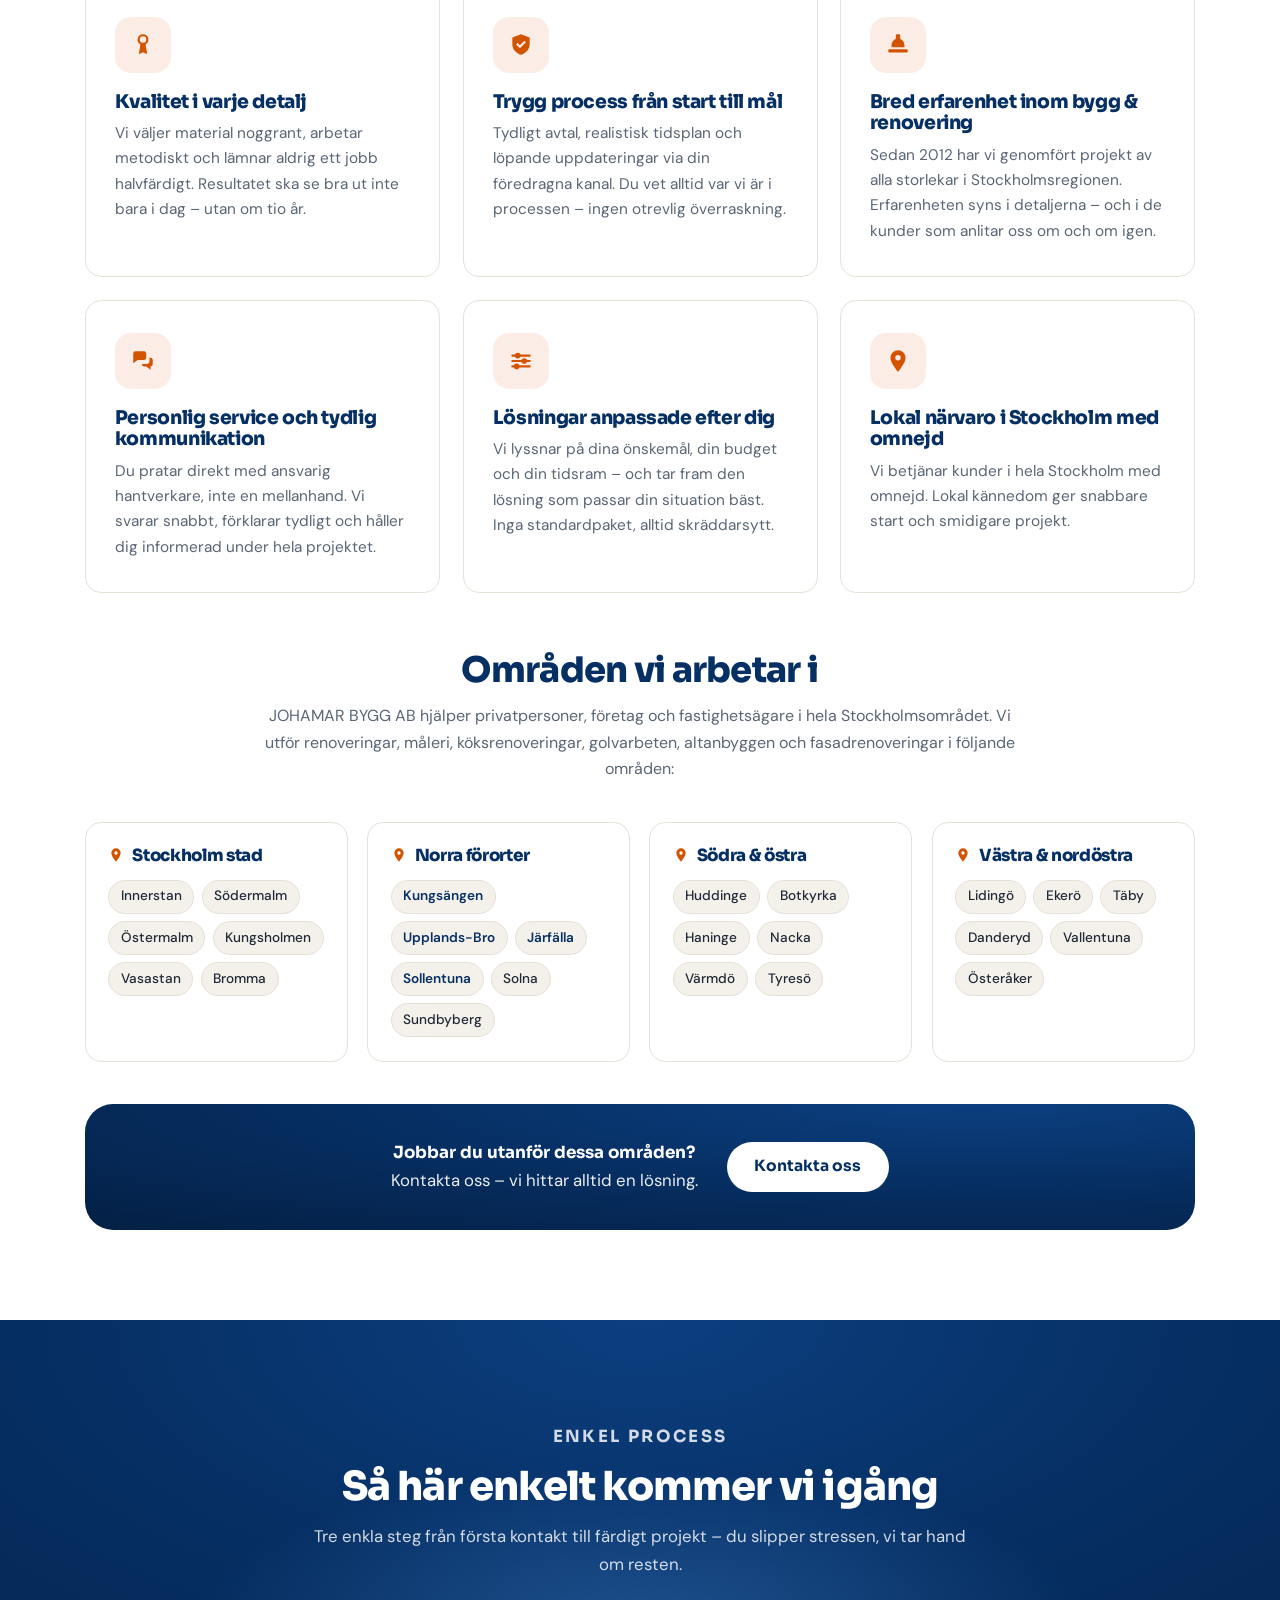
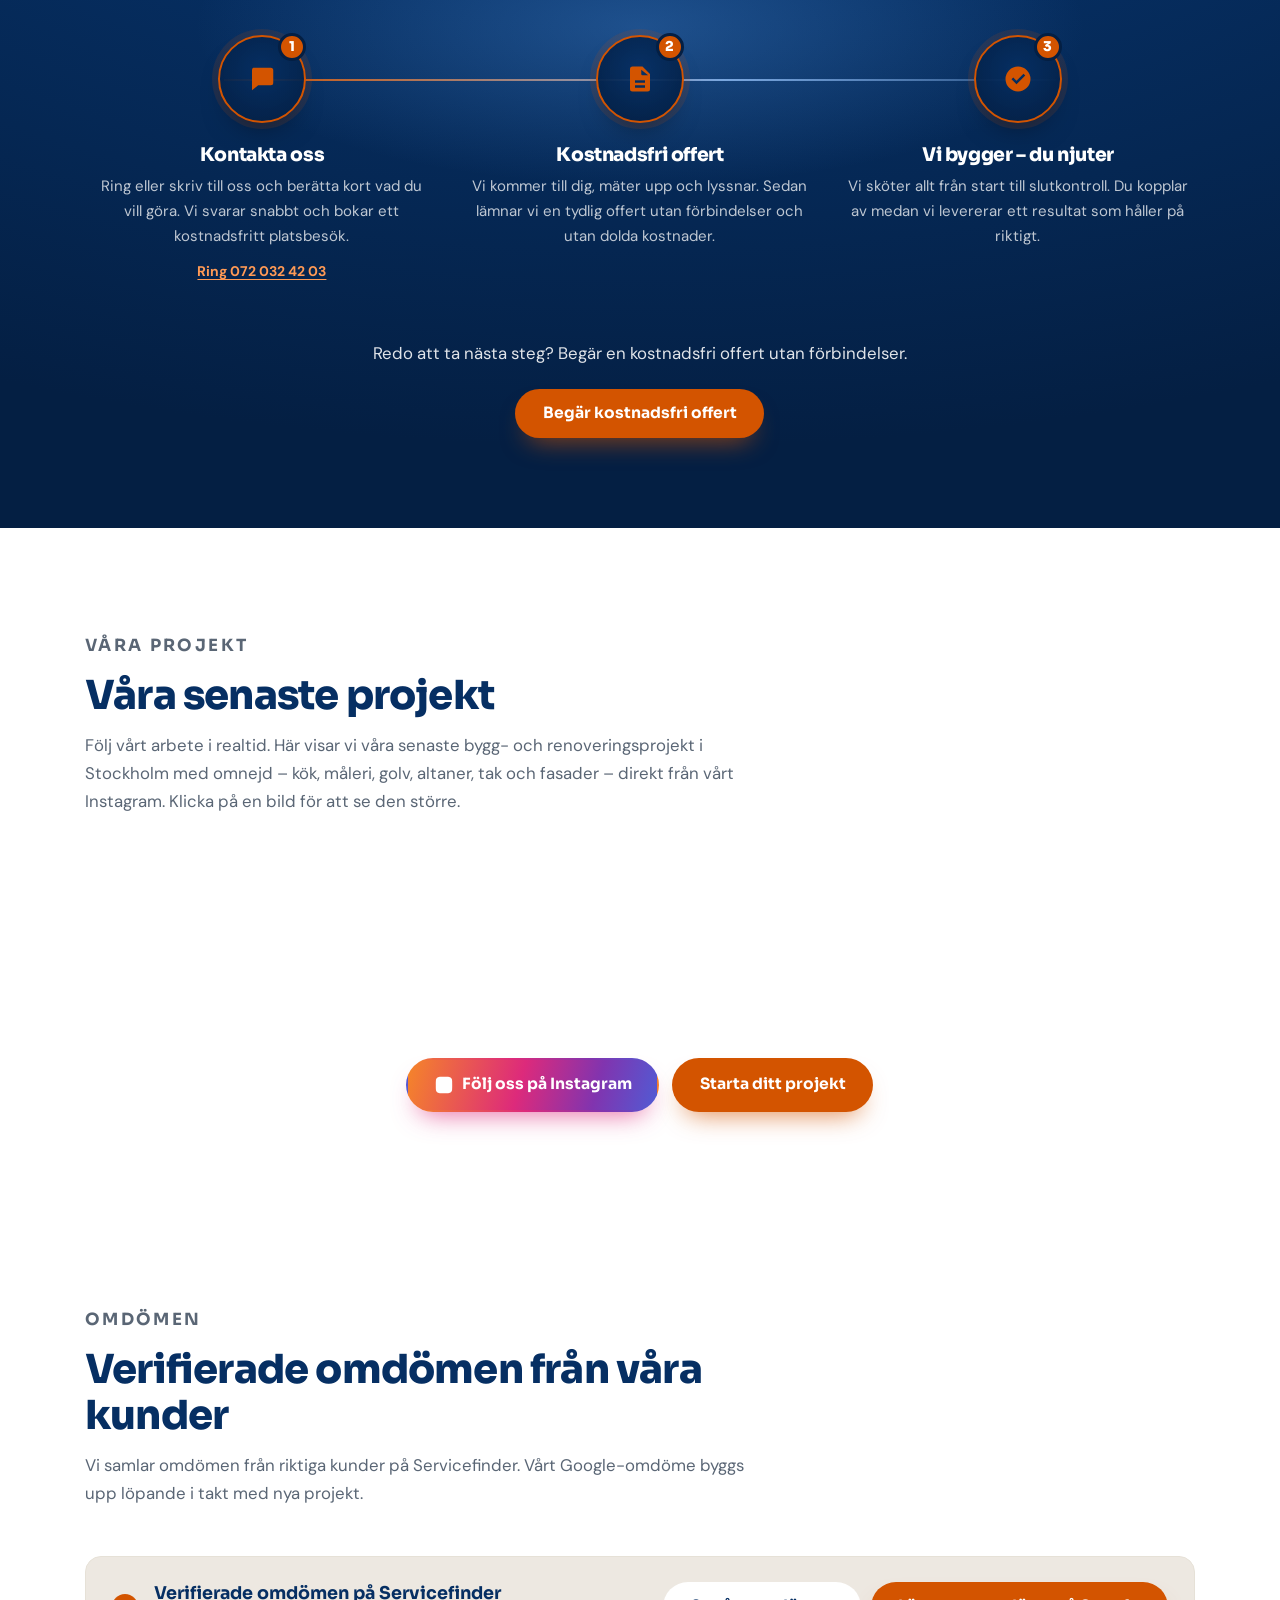
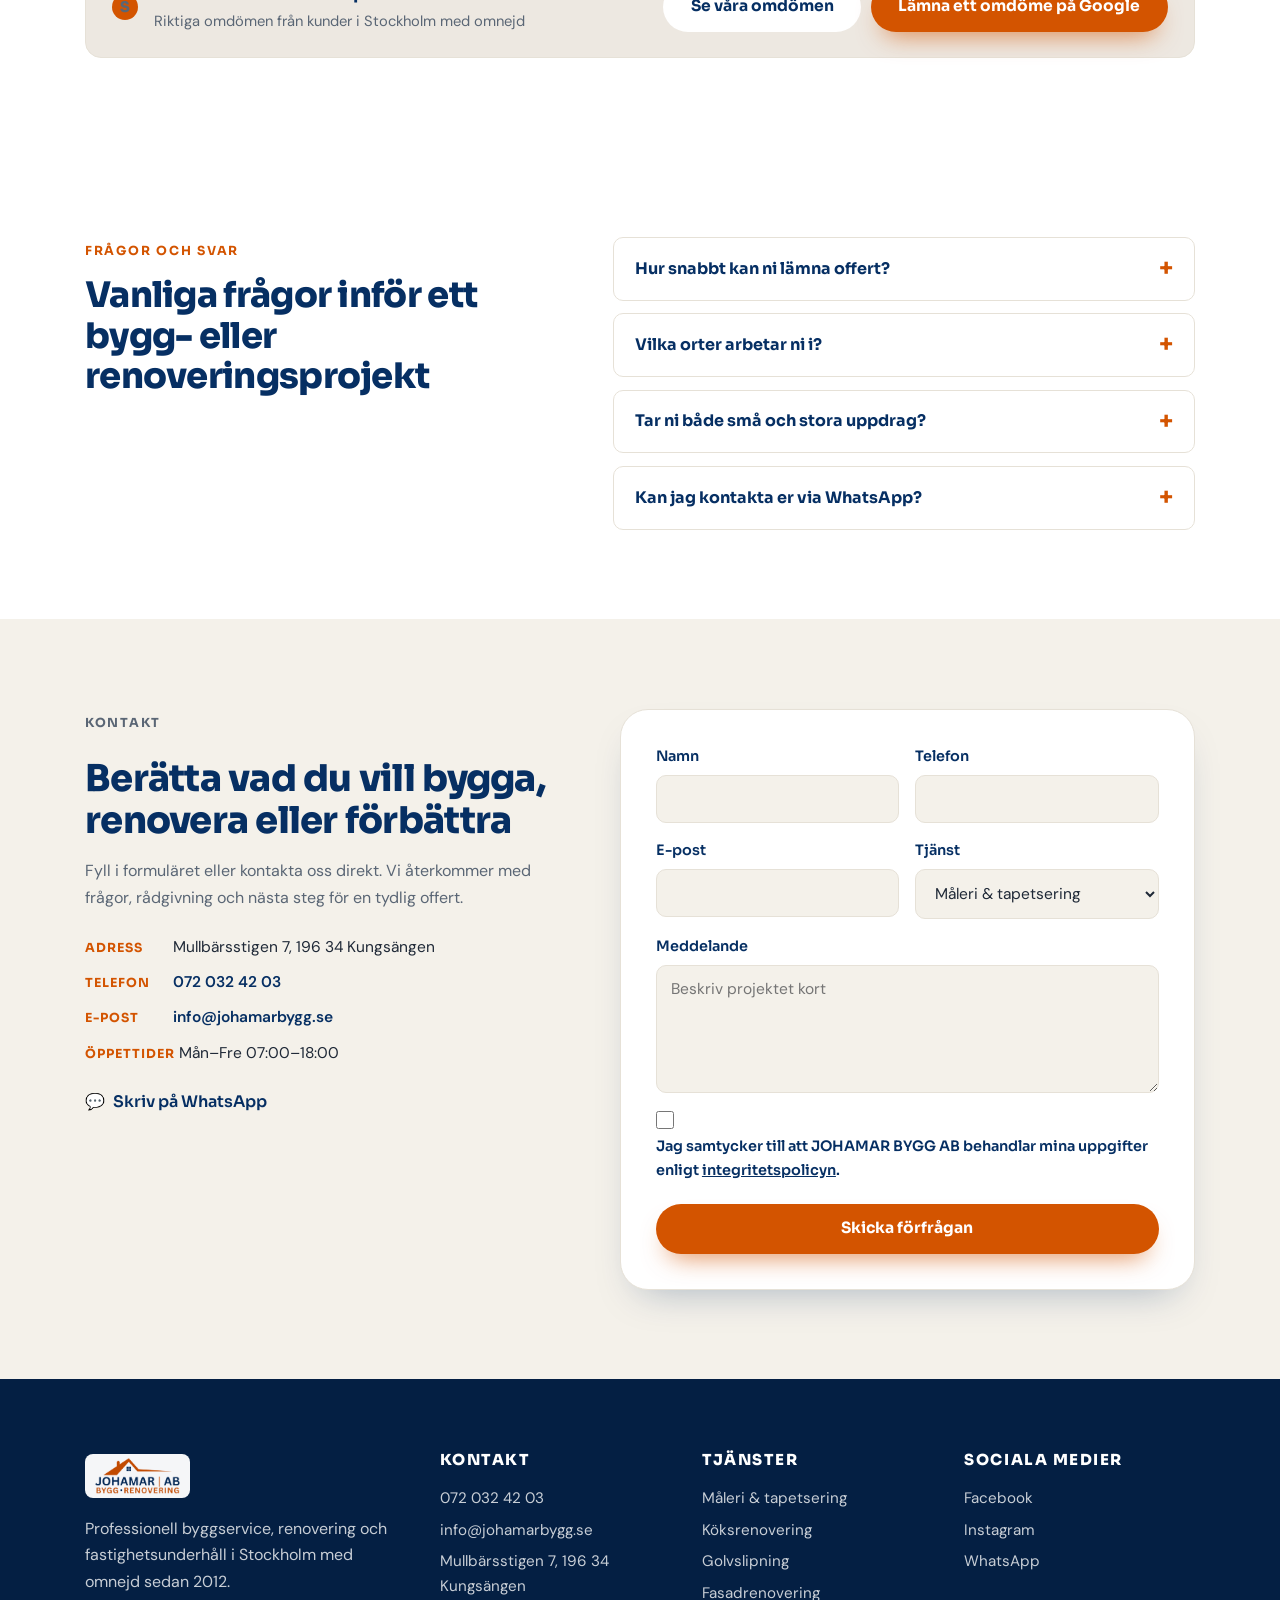
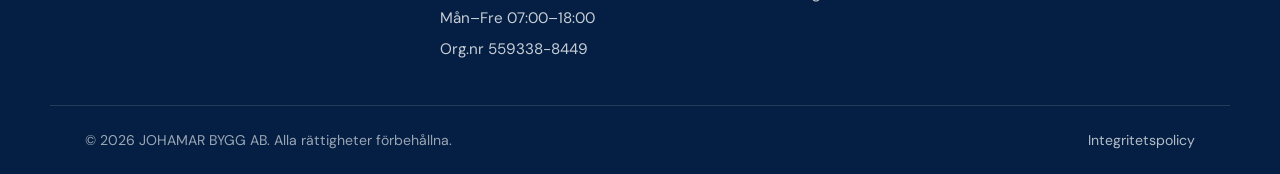
==== commit 33ae504d: "Reemplazar stats-band por sección de prueba social con reseñas reales - Eliminar 4 contadores genéri" ====
--- a/index.html
+++ b/index.html
@@ -110,13 +110,7 @@
         <div class="container hero-content">
           <h1>Byggföretaget i hela Stockholmsregionen – från idé till nycklarna i hand</h1>
           <p class="hero-lead">Köksrenoveringar, målning, altanbyggen, fasadmålning och golv med 12+ års erfarenhet. Vi hjälper privatpersoner, företag och fastighetsägare i hela Storstockholm.</p>
-          <ul class="hero-trust" aria-label="Trygghet och garantier">
-            <li>&#10003; F-skattsedel</li>
-            <li>&#10003; Fullt försäkrade</li>
-            <li class="ht-rot">&#10003; ROT-avdrag 30%</li>
-            <li>&#10003; Kostnadsfri offert</li>
-          </ul>
-          <div class="hero-actions" aria-label="Primära åtgärder">
+<div class="hero-actions" aria-label="Primära åtgärder">
             <a class="btn btn-primary btn-lg" href="#kontakt">Begär gratis offert &rarr;</a>
             <a class="btn btn-secondary" href="tel:+46720324203">
               <svg viewBox="0 0 24 24" width="18" height="18" aria-hidden="true" focusable="false"><path fill="currentColor" d="M6.6 10.8a15.5 15.5 0 0 0 6.6 6.6l2.2-2.2a1 1 0 0 1 1-.25c1.14.38 2.35.58 3.6.58a1 1 0 0 1 1 1V20a1 1 0 0 1-1 1A17 17 0 0 1 3 4a1 1 0 0 1 1-1h3.5a1 1 0 0 1 1 1c0 1.25.2 2.46.58 3.6a1 1 0 0 1-.25 1l-2.23 2.2z"/></svg>
@@ -155,23 +149,44 @@
         </div>
       </section>
 
-      <section class="stats-band" id="stats" aria-label="Johamar Bygg i siffror">
-        <div class="container stats-grid">
-          <div class="stat reveal">
-            <span class="stat-num" data-count="14" data-suffix="+">0</span>
-            <span class="stat-label">Års erfarenhet</span>
-          </div>
-          <div class="stat reveal">
-            <span class="stat-num" data-count="4" data-suffix="">0</span>
-            <span class="stat-label">Aktiva team</span>
-          </div>
-          <div class="stat reveal">
-            <span class="stat-num" data-count="100" data-suffix="%">0</span>
-            <span class="stat-label">Fokus på nöjda kunder</span>
-          </div>
-          <div class="stat reveal">
-            <span class="stat-num stat-static">30%</span>
-            <span class="stat-label">ROT-avdrag på arbetet</span>
+      <section class="social-proof-band" aria-label="Kundomdömen och betyg">
+        <div class="container">
+          <div class="sp-heading reveal">
+            <p class="eyebrow">Vad säger våra kunder?</p>
+            <h2>Verifierade omdömen från riktiga kunder</h2>
+          </div>
+          <div class="review-platform-grid">
+            <article class="rp-card reveal">
+              <div class="rp-logo-row">
+                <span class="rp-badge sf-badge" aria-hidden="true">S</span>
+                <span class="rp-platform">Servicefinder</span>
+              </div>
+              <div class="rp-score-row">
+                <span class="rp-stars" aria-label="5 stjärnor av 5">★★★★★</span>
+                <span class="rp-score">4,9 av 5</span>
+              </div>
+              <p class="rp-count">21+ verifierade omdömen</p>
+              <p class="rp-desc">Riktiga omdömen från kunder i Storstockholm</p>
+              <a class="btn btn-secondary" href="https://servicefinder.se/foretag/7080833" target="_blank" rel="noopener">Se våra omdömen</a>
+            </article>
+            <article class="rp-card reveal">
+              <div class="rp-logo-row">
+                <svg class="rp-google-g" viewBox="0 0 24 24" width="38" height="38" aria-hidden="true" focusable="false">
+                  <path d="M22.56 12.25c0-.78-.07-1.53-.2-2.25H12v4.26h5.92c-.26 1.37-1.04 2.53-2.21 3.31v2.77h3.57c2.08-1.92 3.28-4.74 3.28-8.09z" fill="#4285F4"/>
+                  <path d="M12 23c2.97 0 5.46-.98 7.28-2.66l-3.57-2.77c-.98.66-2.23 1.06-3.71 1.06-2.86 0-5.29-1.93-6.16-4.53H2.18v2.84C3.99 20.53 7.7 23 12 23z" fill="#34A853"/>
+                  <path d="M5.84 14.09c-.22-.66-.35-1.36-.35-2.09s.13-1.43.35-2.09V7.07H2.18C1.43 8.55 1 10.22 1 12s.43 3.45 1.18 4.93l2.85-2.22.81-.62z" fill="#FBBC05"/>
+                  <path d="M12 5.38c1.62 0 3.06.56 4.21 1.64l3.15-3.15C17.45 2.09 14.97 1 12 1 7.7 1 3.99 3.47 2.18 7.07l3.66 2.84c.87-2.6 3.3-4.53 6.16-4.53z" fill="#EA4335"/>
+                </svg>
+                <span class="rp-platform">Google</span>
+              </div>
+              <div class="rp-score-row">
+                <span class="rp-stars" aria-label="5 stjärnor av 5">★★★★★</span>
+                <span class="rp-score">5,0 av 5</span>
+              </div>
+              <p class="rp-count">Verifierade kundomdömen</p>
+              <p class="rp-desc">Läs vad våra kunder säger om vårt arbete</p>
+              <a class="btn btn-primary" href="https://g.page/r/CeP5kmNfpg7SEBM/review" target="_blank" rel="noopener">Omdömen på Google</a>
+            </article>
           </div>
         </div>
       </section>
@@ -283,7 +298,7 @@
             <h2>En byggpartner i Stockholm med omnejd som gör processen enkel att lita på</h2>
             <p>JOHAMAR BYGG AB har sedan 2012 hjälpt kunder i Stockholm med omnejd att genomföra genomtänkta bygg- och renoveringsprojekt. Vi kombinerar erfarna och certifierade hantverkare med tydlig kommunikation, realistiska tidsplaner och ett resultat som håller över tid.</p>
             <p>Med god lokalkännedom i Stockholm med omnejd tar vi ansvar från första rådgivning till sista genomgång – med kvalitetsgaranti på utfört arbete.</p>
-            <p class="om-oss-legal">Org.nr: 559338-8449 &middot; F-skattsedel &middot; Fullt försäkrade &middot; Registrerade sedan 2021</p>
+            <p class="om-oss-legal">Org.nr: 559338-8449 &middot; F-skattsedel &middot; Fullt försäkrade &middot; Verksamma sedan 2012 &middot; Registrerade som AB 2021</p>
             <p>Som kund hos oss kan du använda ditt ROT-avdrag och spara 30% på arbetskostnaden. Vi hanterar all administration – du ser bara avdraget direkt på fakturan.</p>
             <a class="text-link" href="#kontakt">Prata med oss om ditt projekt</a>
           </div>
--- a/styles.css
+++ b/styles.css
@@ -1239,31 +1239,97 @@
   .proc-step:hover .proc-icon svg { transform: none; }
 }
 
-/* ---------- Statistik-band ---------- */
-.stats-band {
-  background: var(--brand);
-  color: var(--white);
-  padding-block: clamp(2.2rem, 4vw, 3rem);
-}
-.stats-grid {
-  display: grid;
-  grid-template-columns: repeat(4, 1fr);
+/* ---------- Social proof band ---------- */
+.social-proof-band {
+  background: var(--bg-soft);
+  padding-block: clamp(3rem, 6vw, 5rem);
+}
+.sp-heading {
+  text-align: center;
+  margin-bottom: 2.8rem;
+}
+.sp-heading h2 {
+  font-size: clamp(1.5rem, 3vw, 2rem);
+  margin-top: 0.4rem;
+}
+.review-platform-grid {
+  display: grid;
+  grid-template-columns: repeat(2, 1fr);
   gap: 1.5rem;
-  text-align: center;
-}
-.stat { display: flex; flex-direction: column; gap: 0.3rem; }
-.stat-num {
+  max-width: 820px;
+  margin-inline: auto;
+}
+.rp-card {
+  background: var(--bg);
+  border: 1px solid var(--line);
+  border-radius: calc(var(--radius) * 1.5);
+  padding: 2.2rem 2rem;
+  display: flex;
+  flex-direction: column;
+  gap: 0.7rem;
+  box-shadow: 0 2px 16px rgba(6, 47, 99, 0.07);
+  transition: box-shadow 0.22s, transform 0.22s;
+}
+.rp-card:hover {
+  box-shadow: 0 8px 32px rgba(6, 47, 99, 0.14);
+  transform: translateY(-3px);
+}
+.rp-logo-row {
+  display: flex;
+  align-items: center;
+  gap: 0.75rem;
+  margin-bottom: 0.4rem;
+}
+.rp-badge {
+  width: 40px;
+  height: 40px;
+  border-radius: 50%;
+  display: grid;
+  place-items: center;
+  font-family: var(--font-head);
+  font-weight: 700;
+  font-size: 1.2rem;
+  flex-shrink: 0;
+}
+.sf-badge { background: #1e7f3f; color: #fff; }
+.rp-google-g { flex-shrink: 0; }
+.rp-platform {
+  font-family: var(--font-head);
+  font-weight: 700;
+  font-size: 1.1rem;
+  color: var(--ink);
+}
+.rp-score-row {
+  display: flex;
+  align-items: center;
+  gap: 0.6rem;
+}
+.rp-stars {
+  color: var(--brand-2);
+  font-size: 1.5rem;
+  letter-spacing: 0.04em;
+  line-height: 1;
+}
+.rp-score {
   font-family: var(--font-head);
   font-weight: 800;
-  font-size: clamp(2rem, 5vw, 3rem);
+  font-size: 1.6rem;
+  color: var(--ink);
   line-height: 1;
-  color: var(--white);
-}
-.stat-static { color: #ffcf9e; }
-.stat-label {
-  font-size: 0.92rem;
-  color: rgba(255, 255, 255, 0.82);
-}
+}
+.rp-count {
+  font-weight: 600;
+  font-size: 0.95rem;
+  color: var(--muted);
+  margin: 0;
+}
+.rp-desc {
+  font-size: 0.97rem;
+  color: var(--muted);
+  margin: 0;
+  flex: 1;
+}
+.rp-card .btn { align-self: flex-start; margin-top: 0.6rem; }
 
 /* ---------- Service Läs mer ---------- */
 .svc-readmore {
@@ -1954,7 +2020,7 @@
 
 /* ---------- Responsivt ---------- */
 @media (max-width: 900px) {
-  .stats-grid { grid-template-columns: repeat(2, 1fr); gap: 1.8rem 1rem; }
+  .review-platform-grid { grid-template-columns: 1fr; }
   .review-cta-actions { margin-left: 0; }
   .process-timeline { grid-template-columns: repeat(2, 1fr); gap: 2.5rem 1.5rem; }
   .process-timeline::before { display: none; }
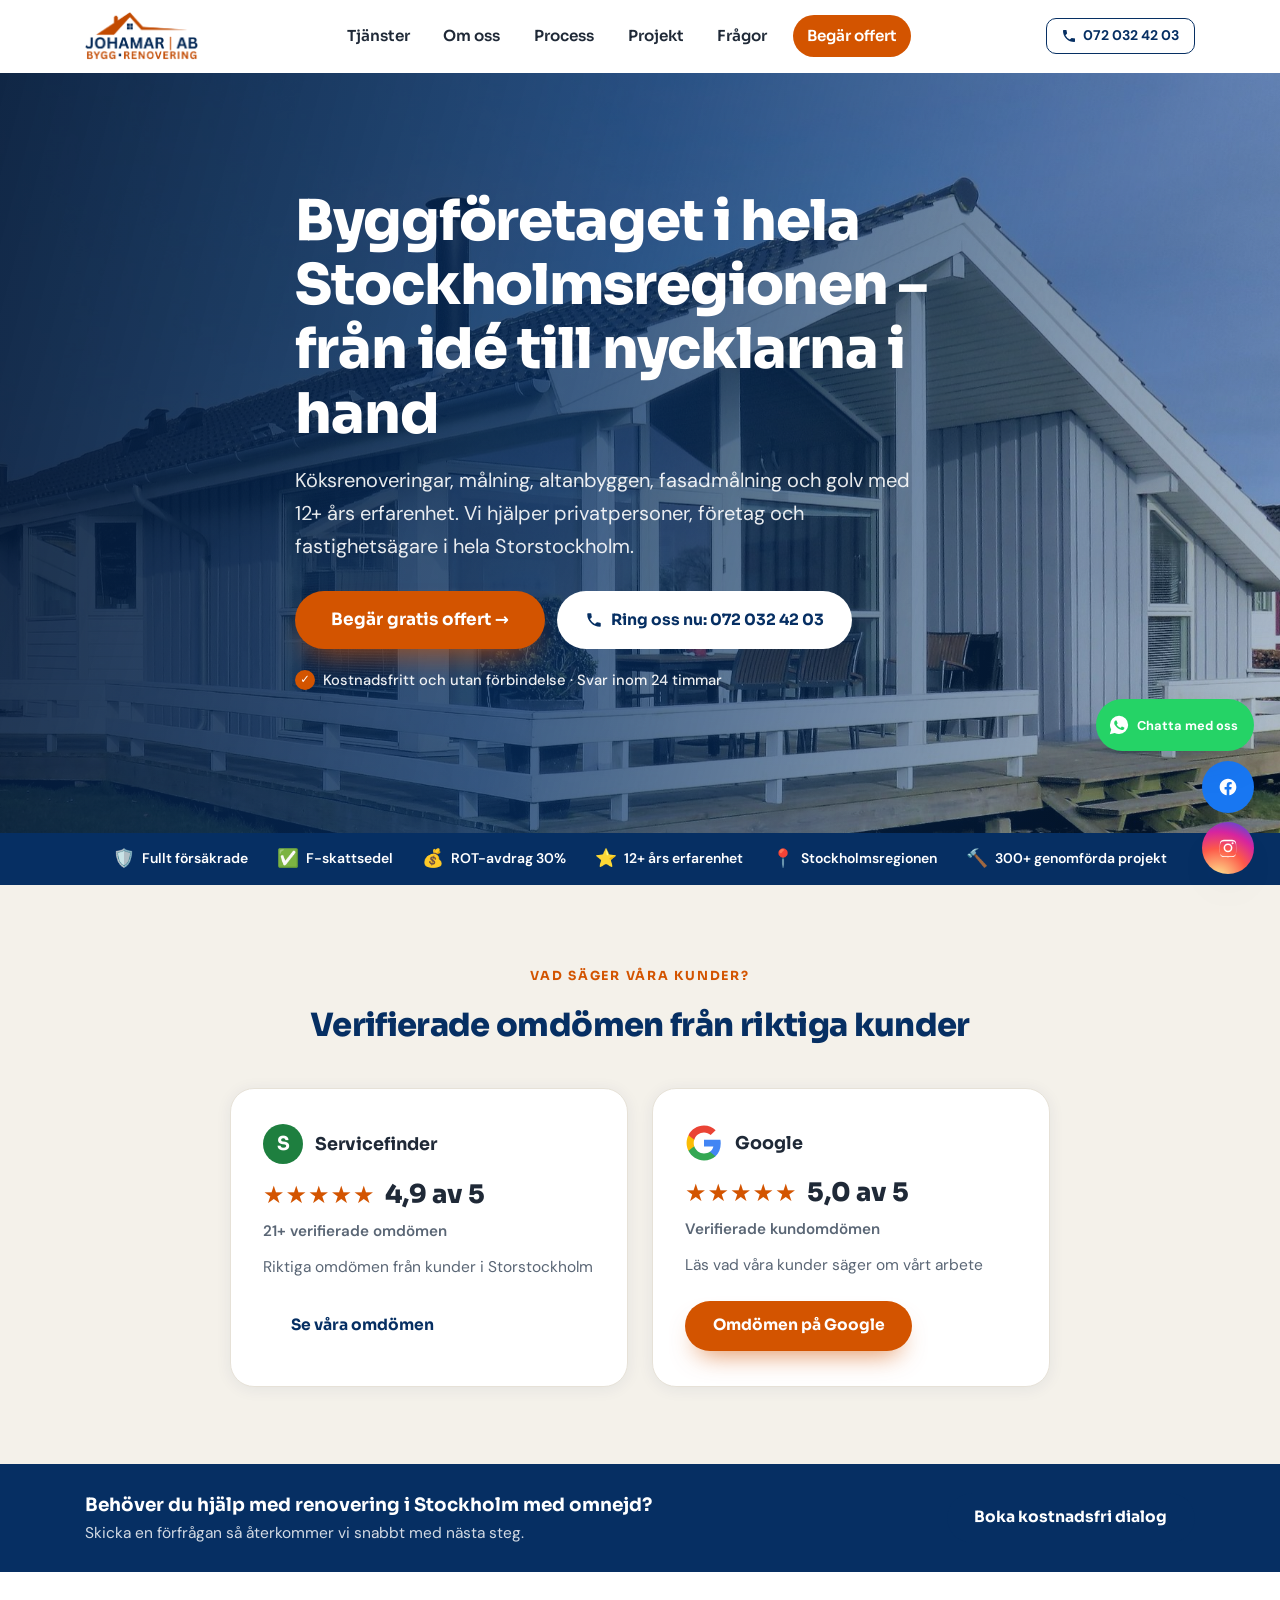
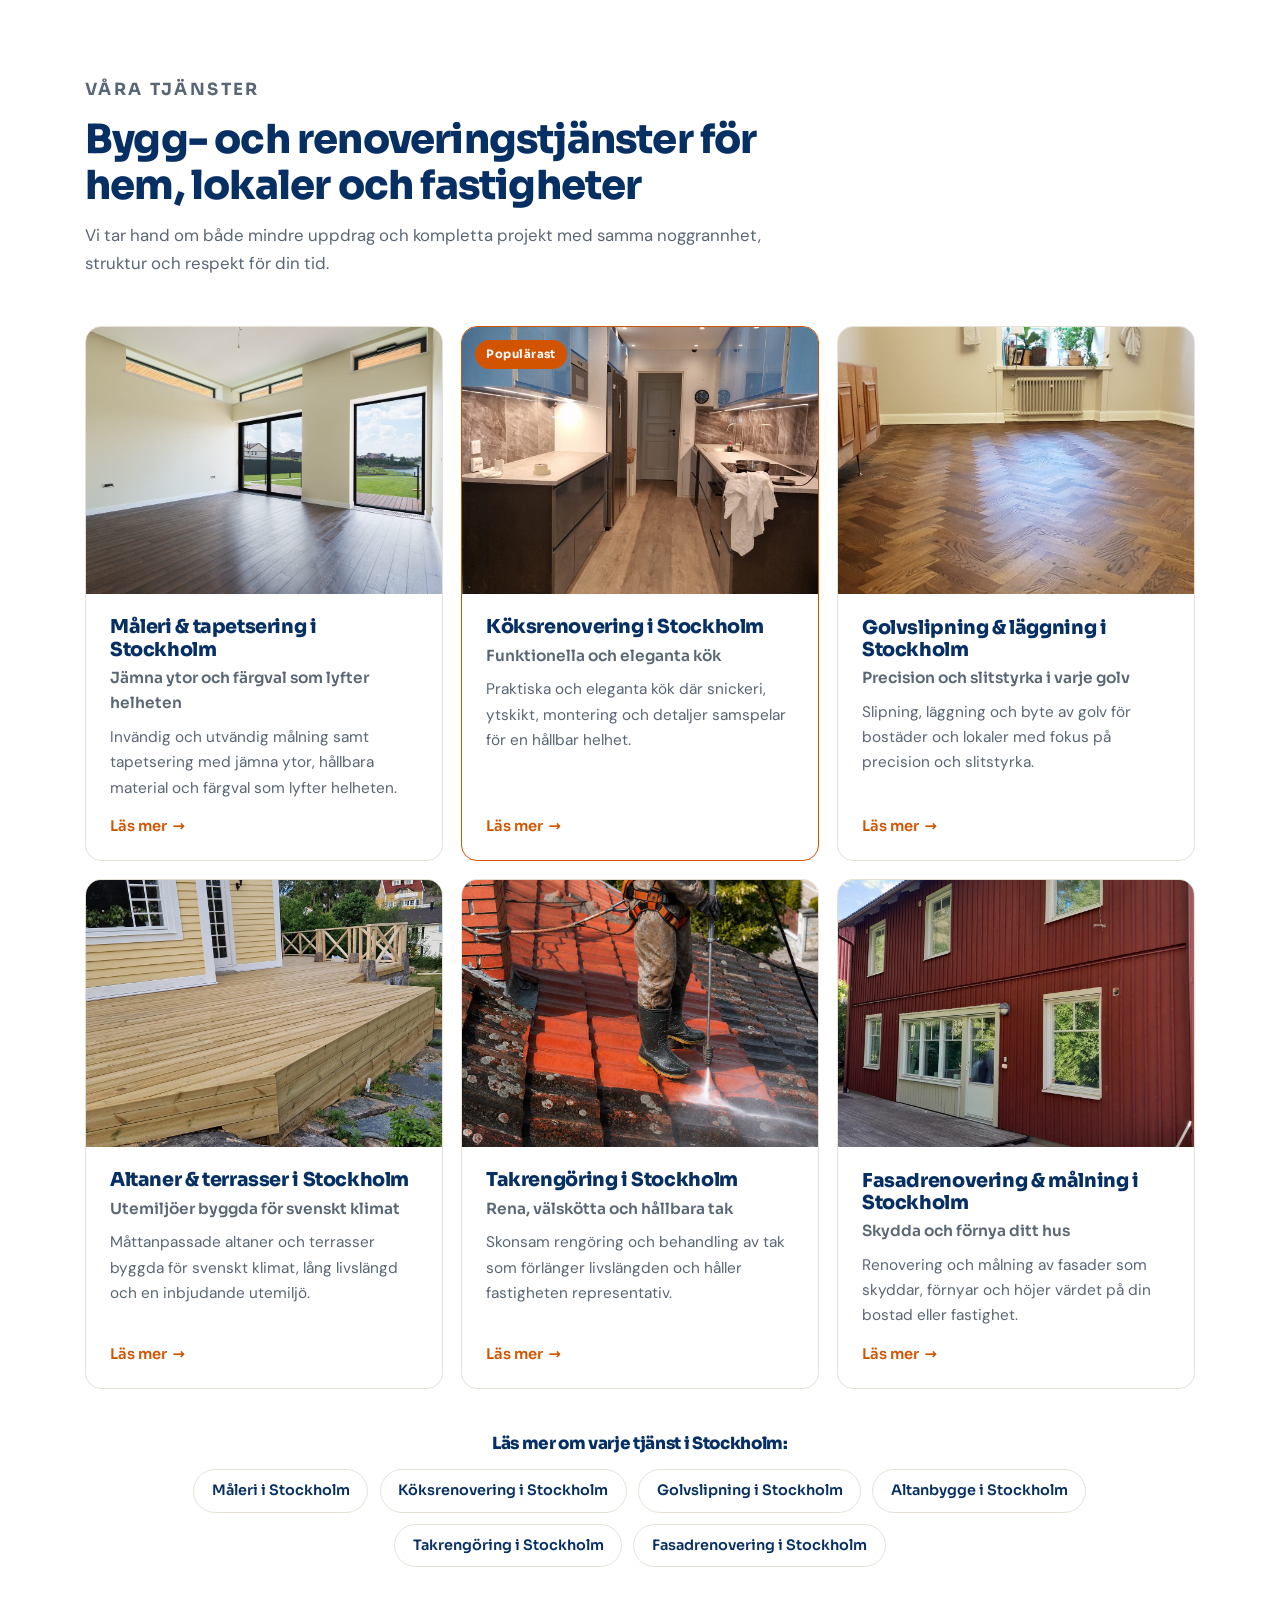
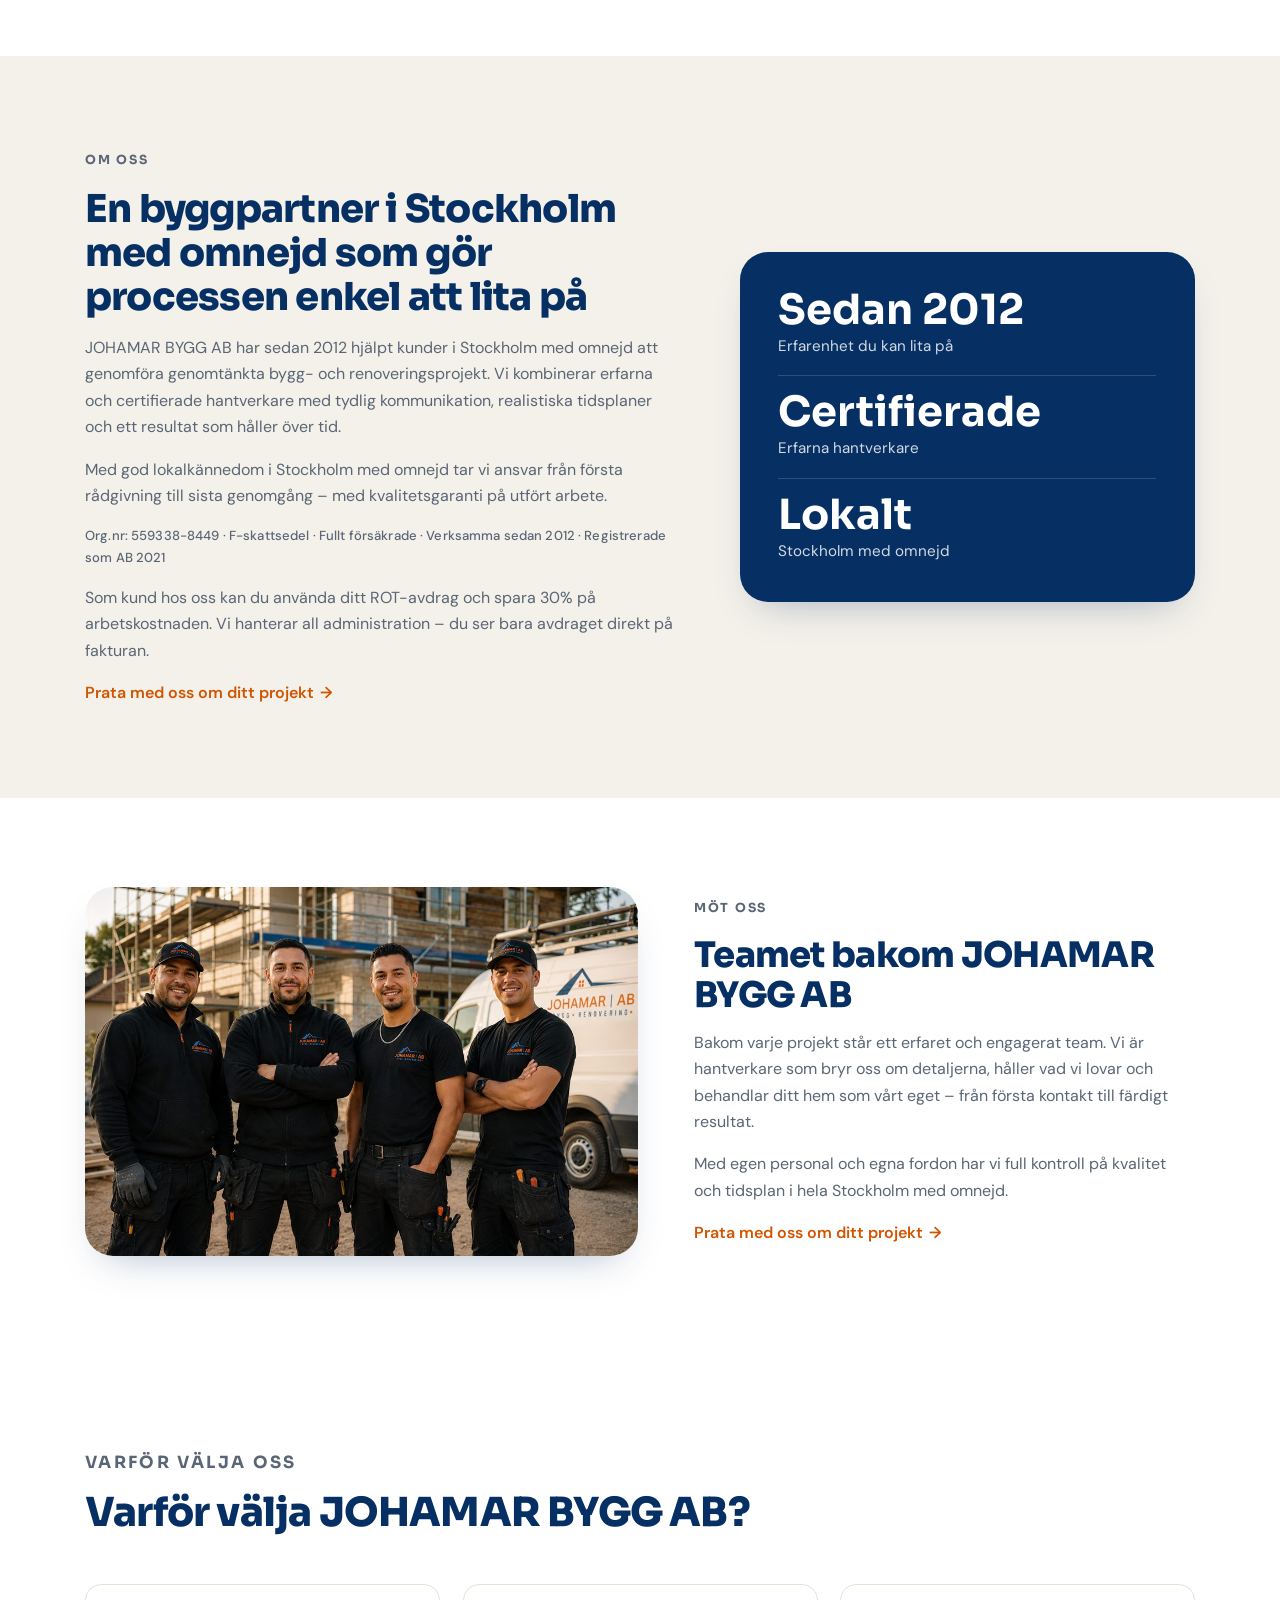
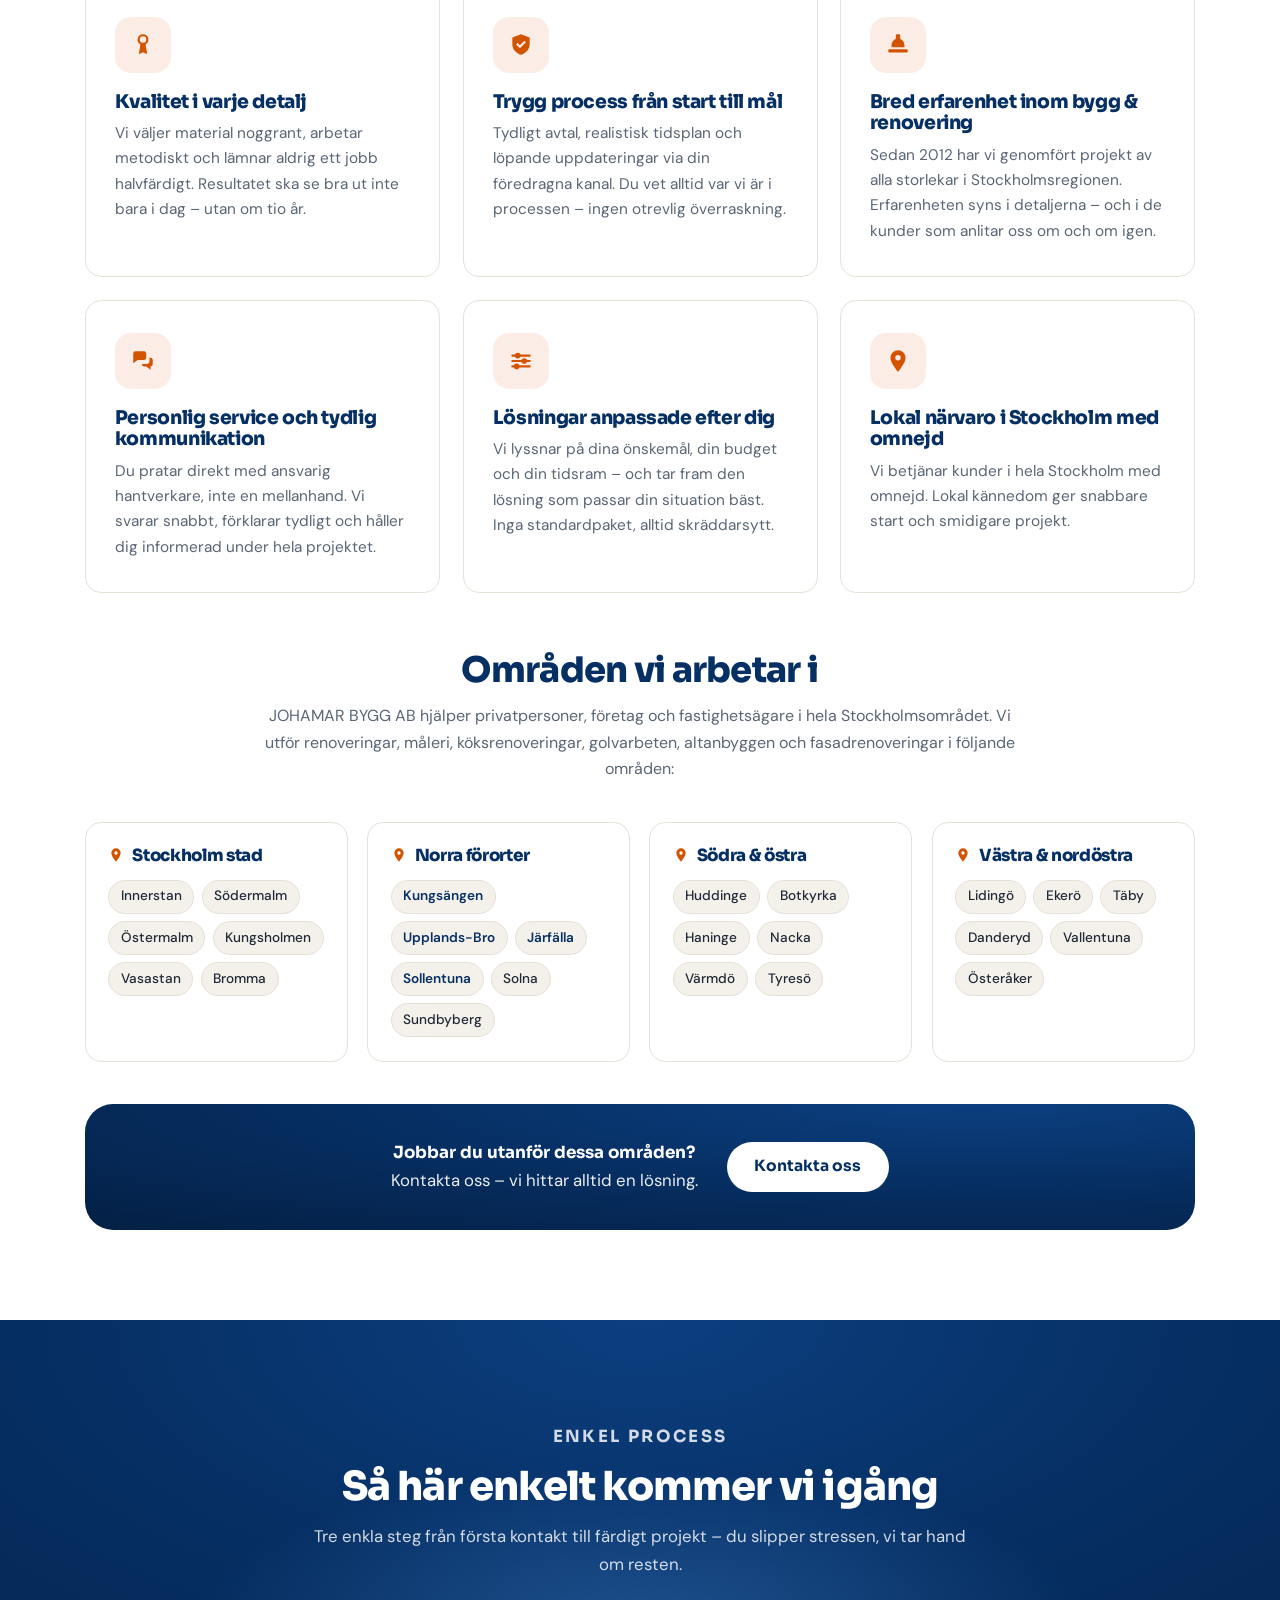
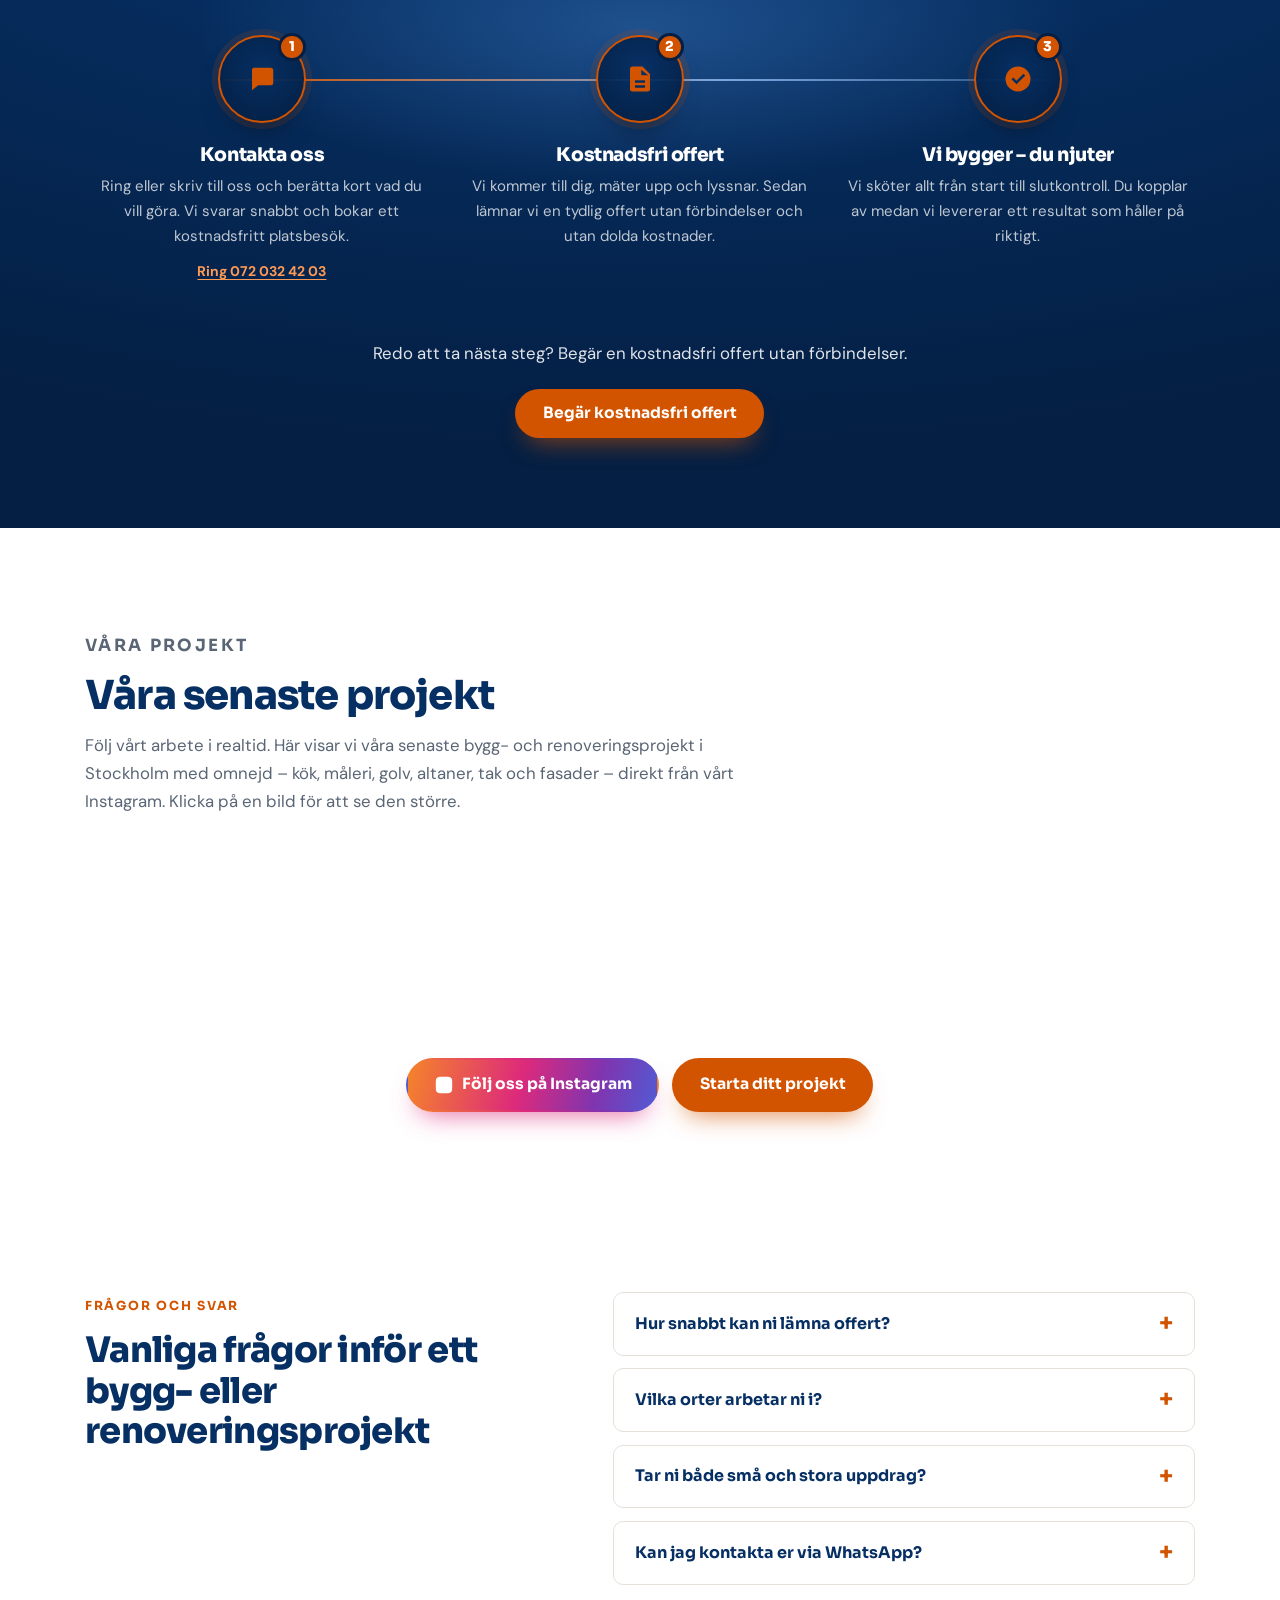
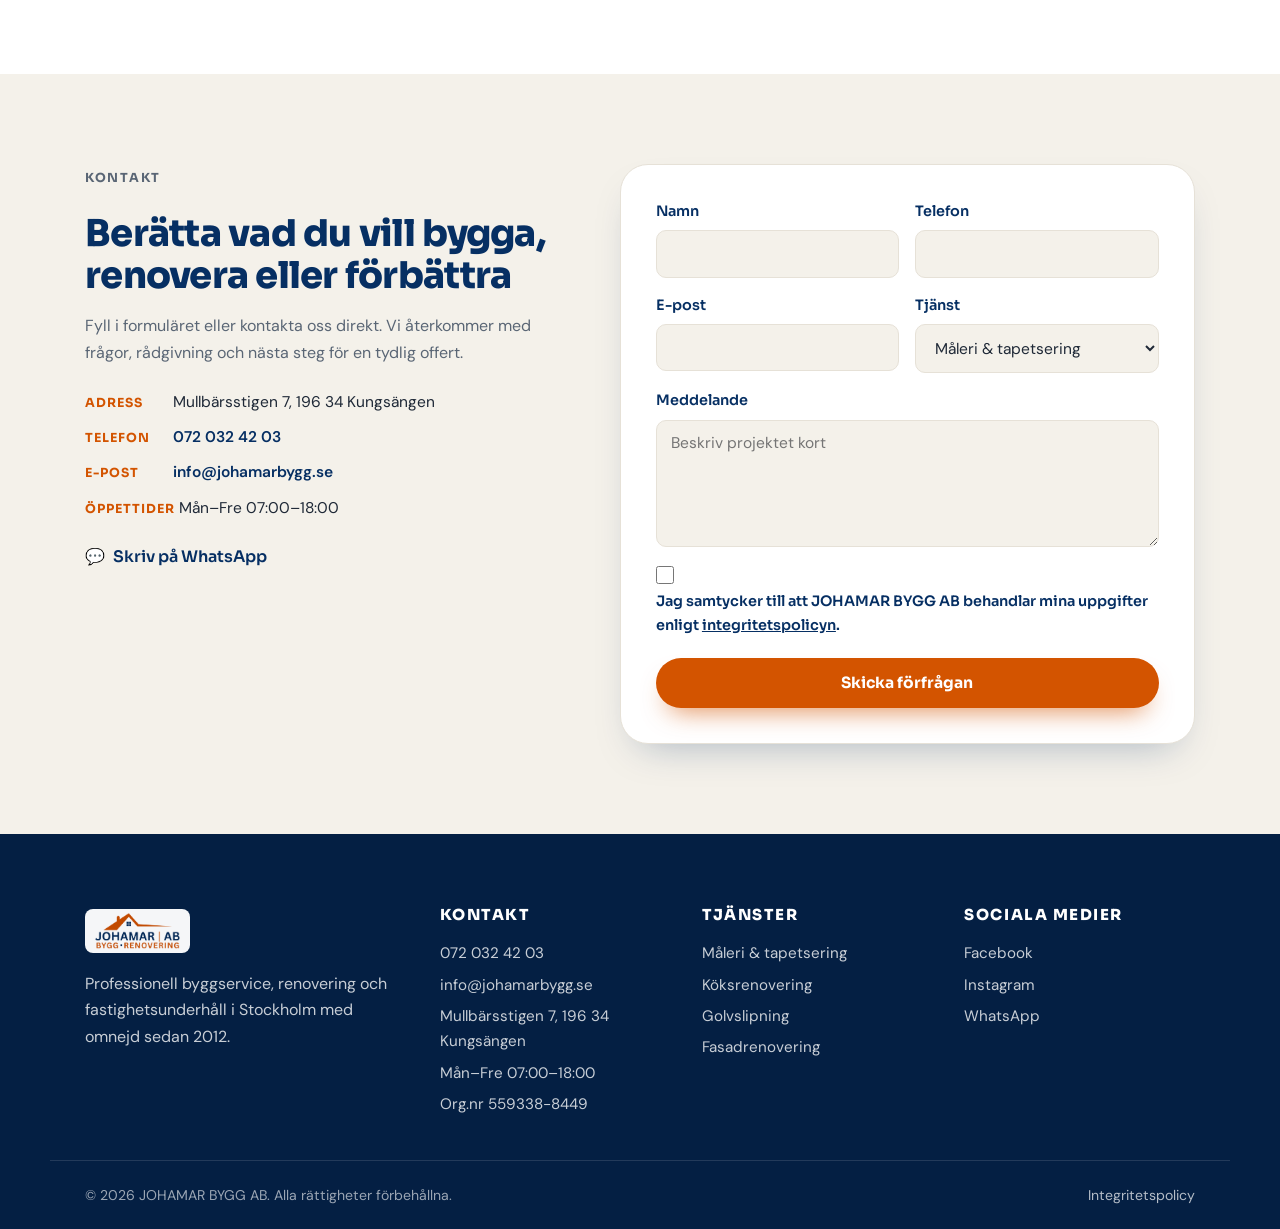
==== commit 2cc4266a: "Eliminar sección Omdömen (testimonials-section) Co-Authored-By: Claude Sonnet 4.6 <noreply@anthropic" ====
--- a/index.html
+++ b/index.html
@@ -588,26 +588,6 @@
         </div>
       </section>
 
-      <section class="section testimonials-section" id="omdomen">
-        <div class="container">
-          <div class="section-heading reveal">
-            <p class="eyebrow">Omdömen</p>
-            <h2>Verifierade omdömen från våra kunder</h2>
-            <p>Vi samlar omdömen från riktiga kunder på Servicefinder. Vårt Google-omdöme byggs upp löpande i takt med nya projekt.</p>
-          </div>
-          <div class="review-cta reveal">
-            <span class="sf-logo" aria-hidden="true">S</span>
-            <div>
-              <strong>Verifierade omdömen på Servicefinder</strong>
-              <span>Riktiga omdömen från kunder i Stockholm med omnejd</span>
-            </div>
-            <div class="review-cta-actions">
-              <a class="btn btn-secondary" href="https://servicefinder.se/foretag/7080833" target="_blank" rel="noopener" data-servicefinder>Se våra omdömen</a>
-              <a class="btn btn-primary" href="https://g.page/r/CeP5kmNfpg7SEBM/review" target="_blank" rel="noopener">Lämna ett omdöme på Google</a>
-            </div>
-          </div>
-        </div>
-      </section>
 
       <section class="section faq-section" id="faq">
         <div class="container faq-layout">
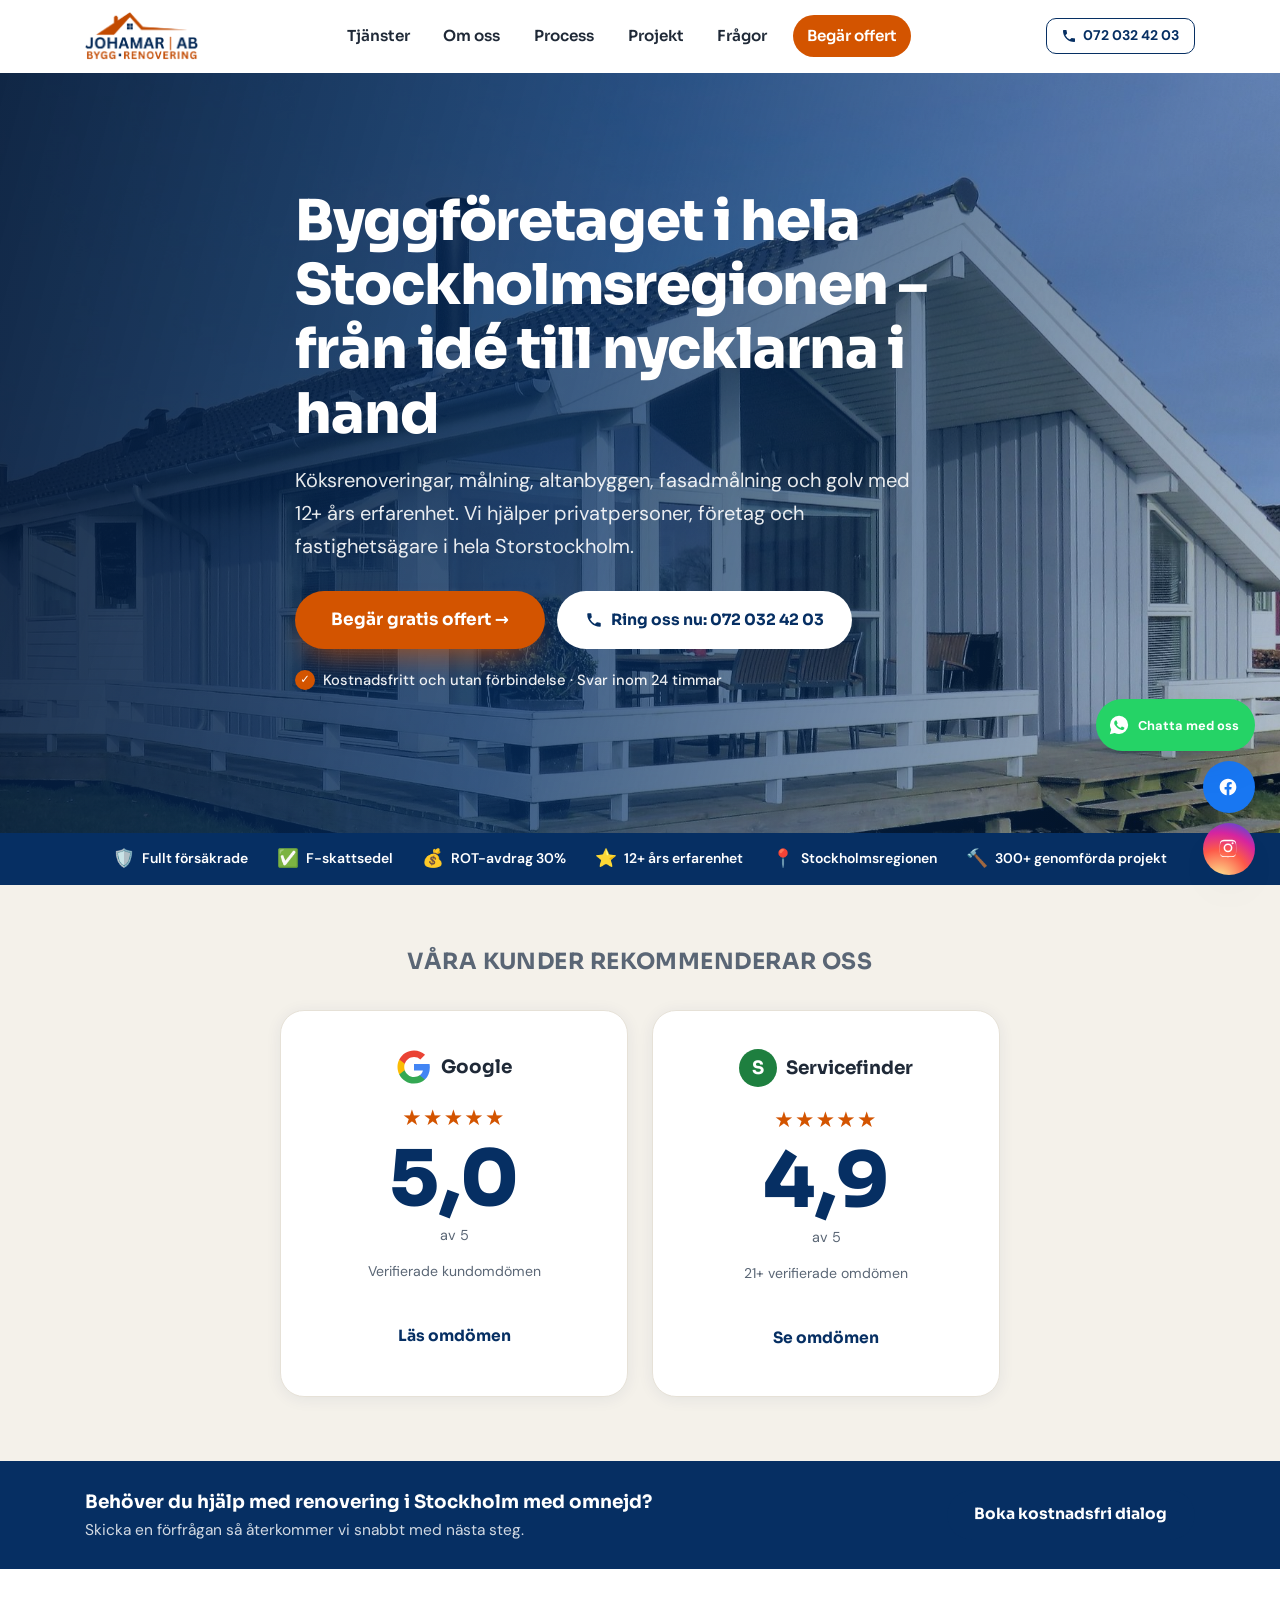
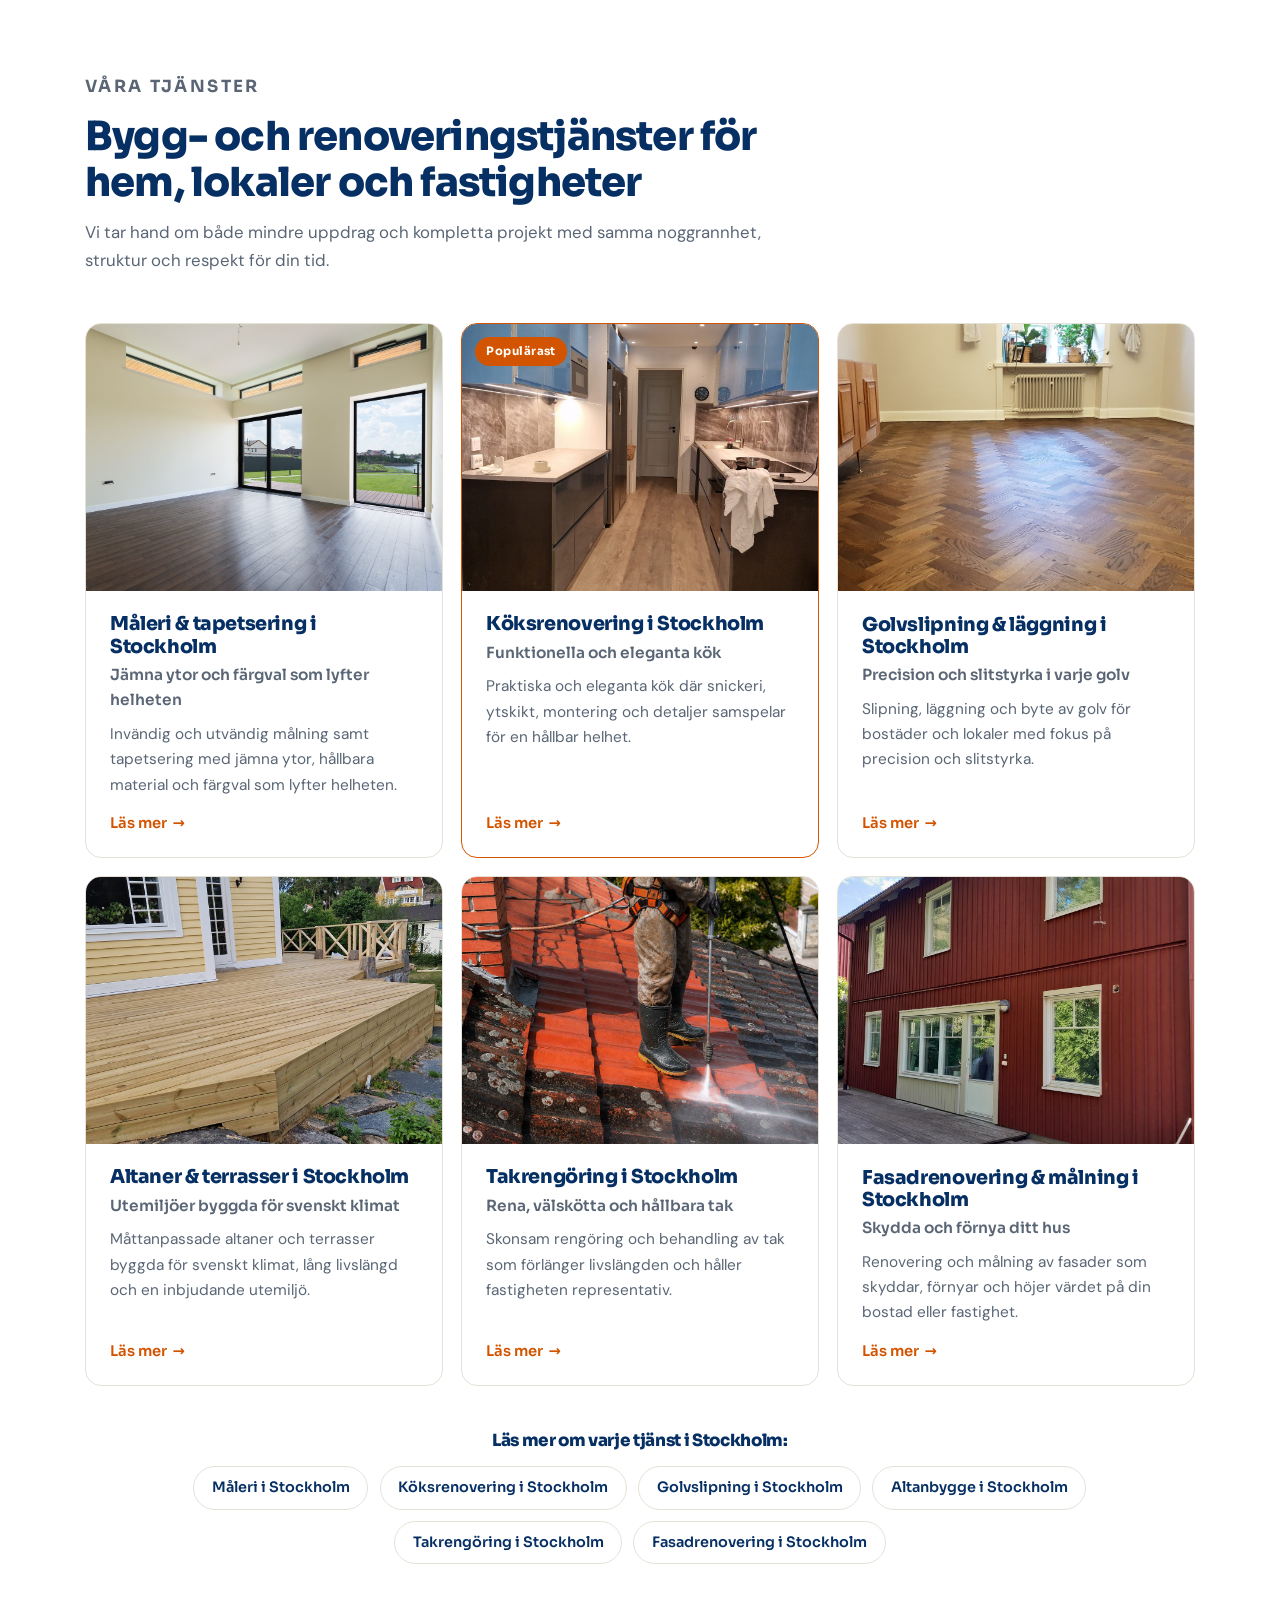
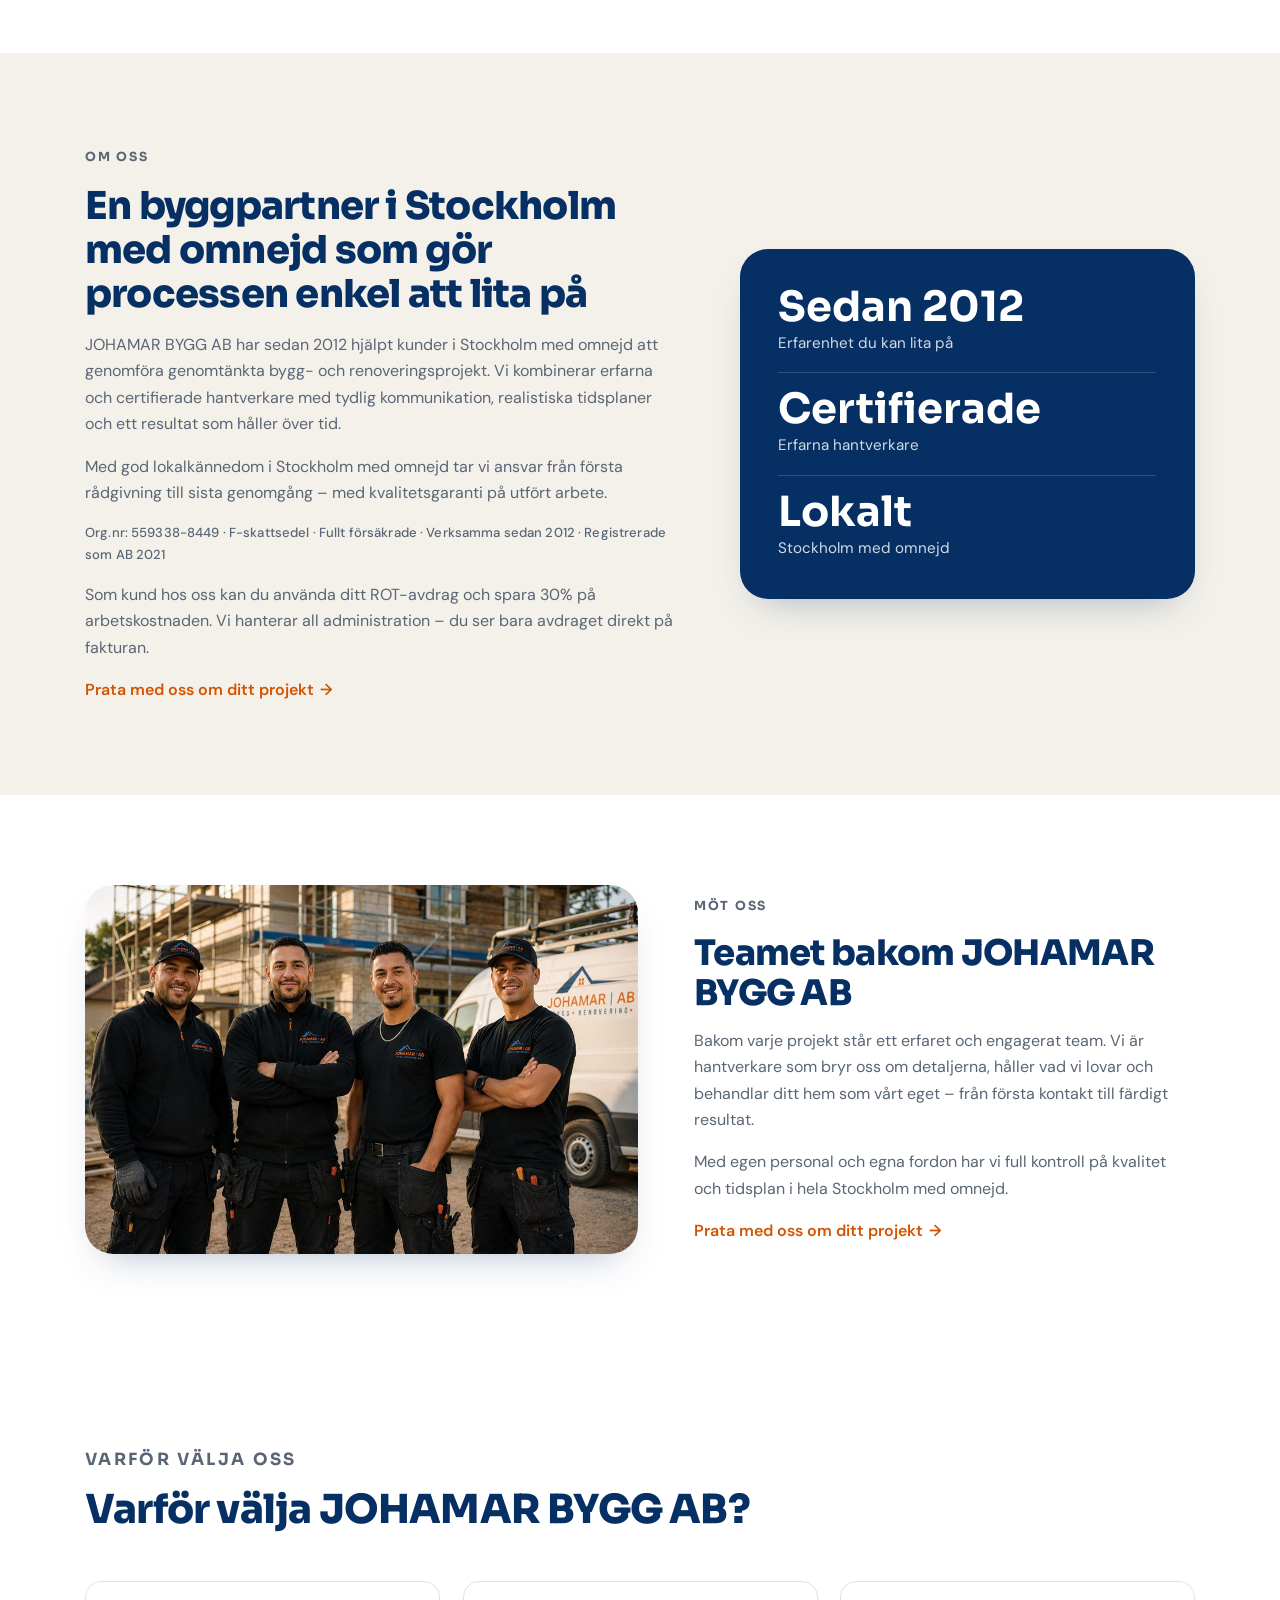
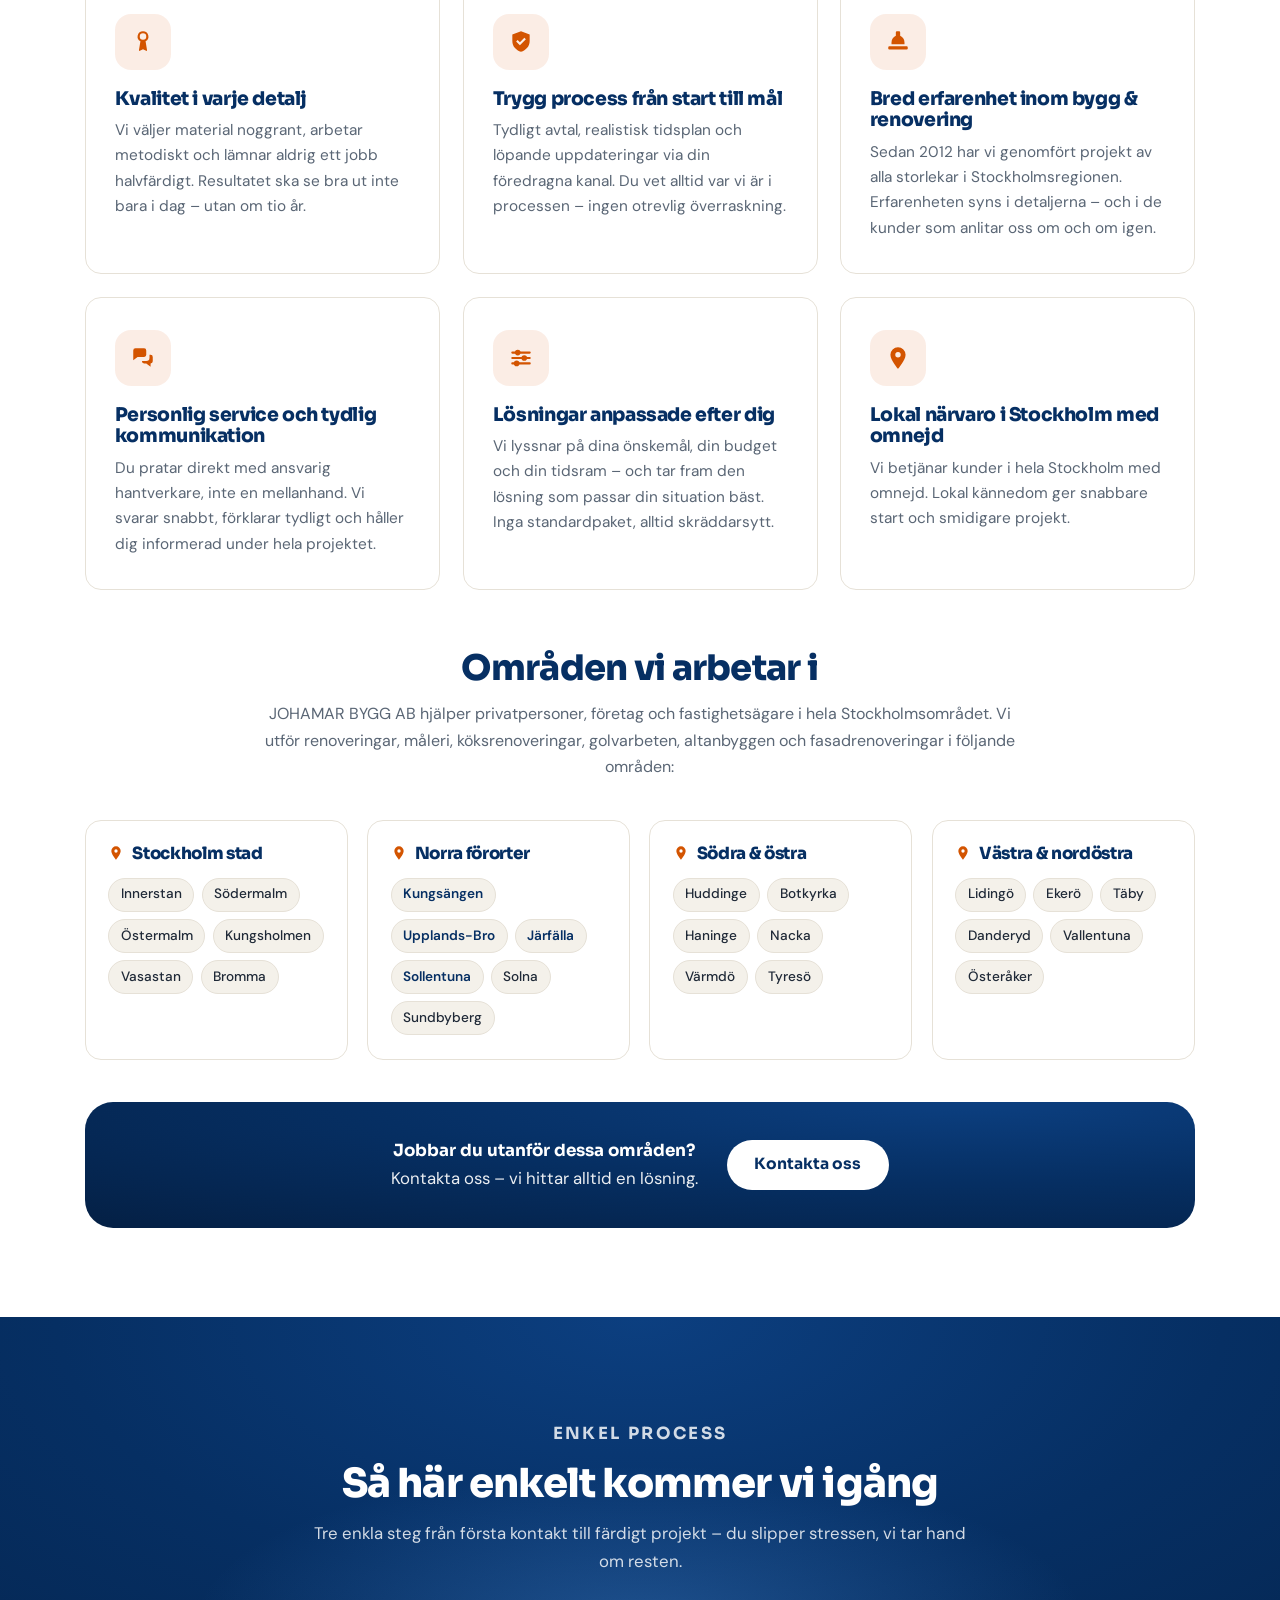
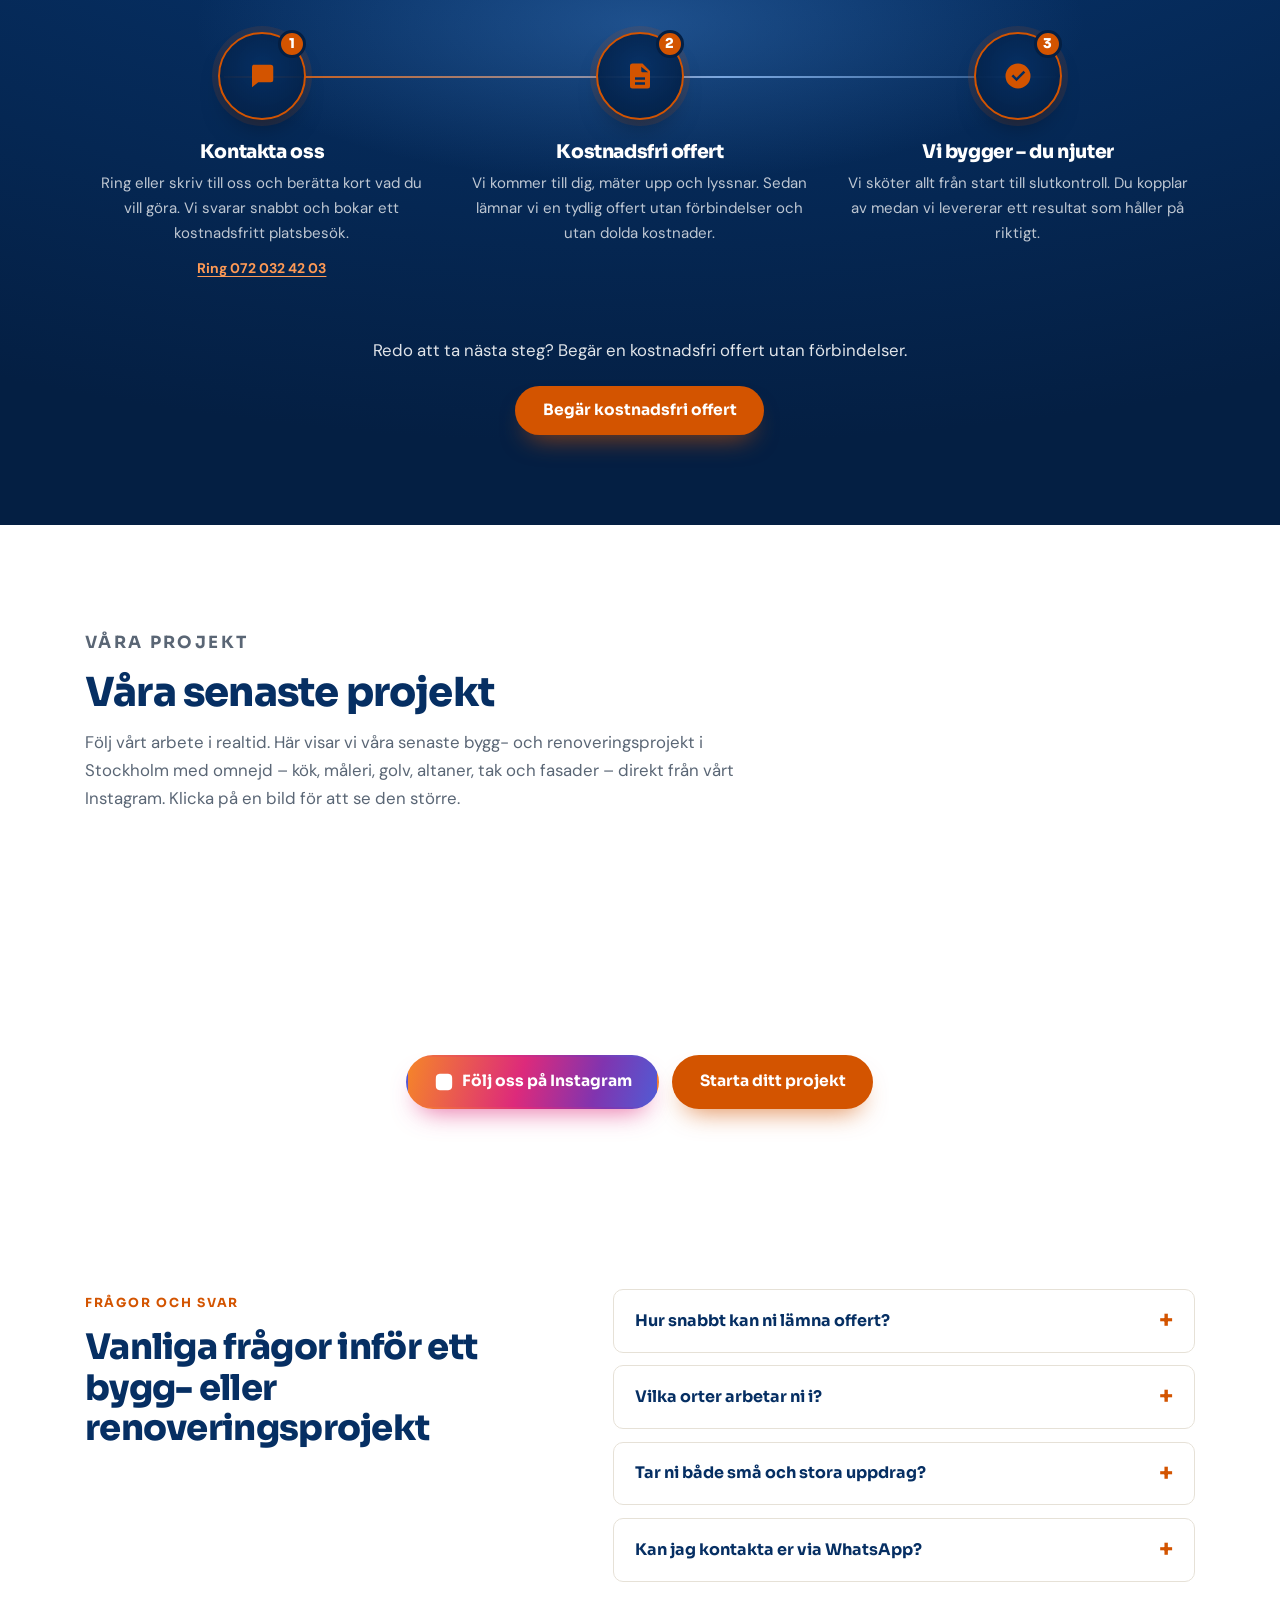
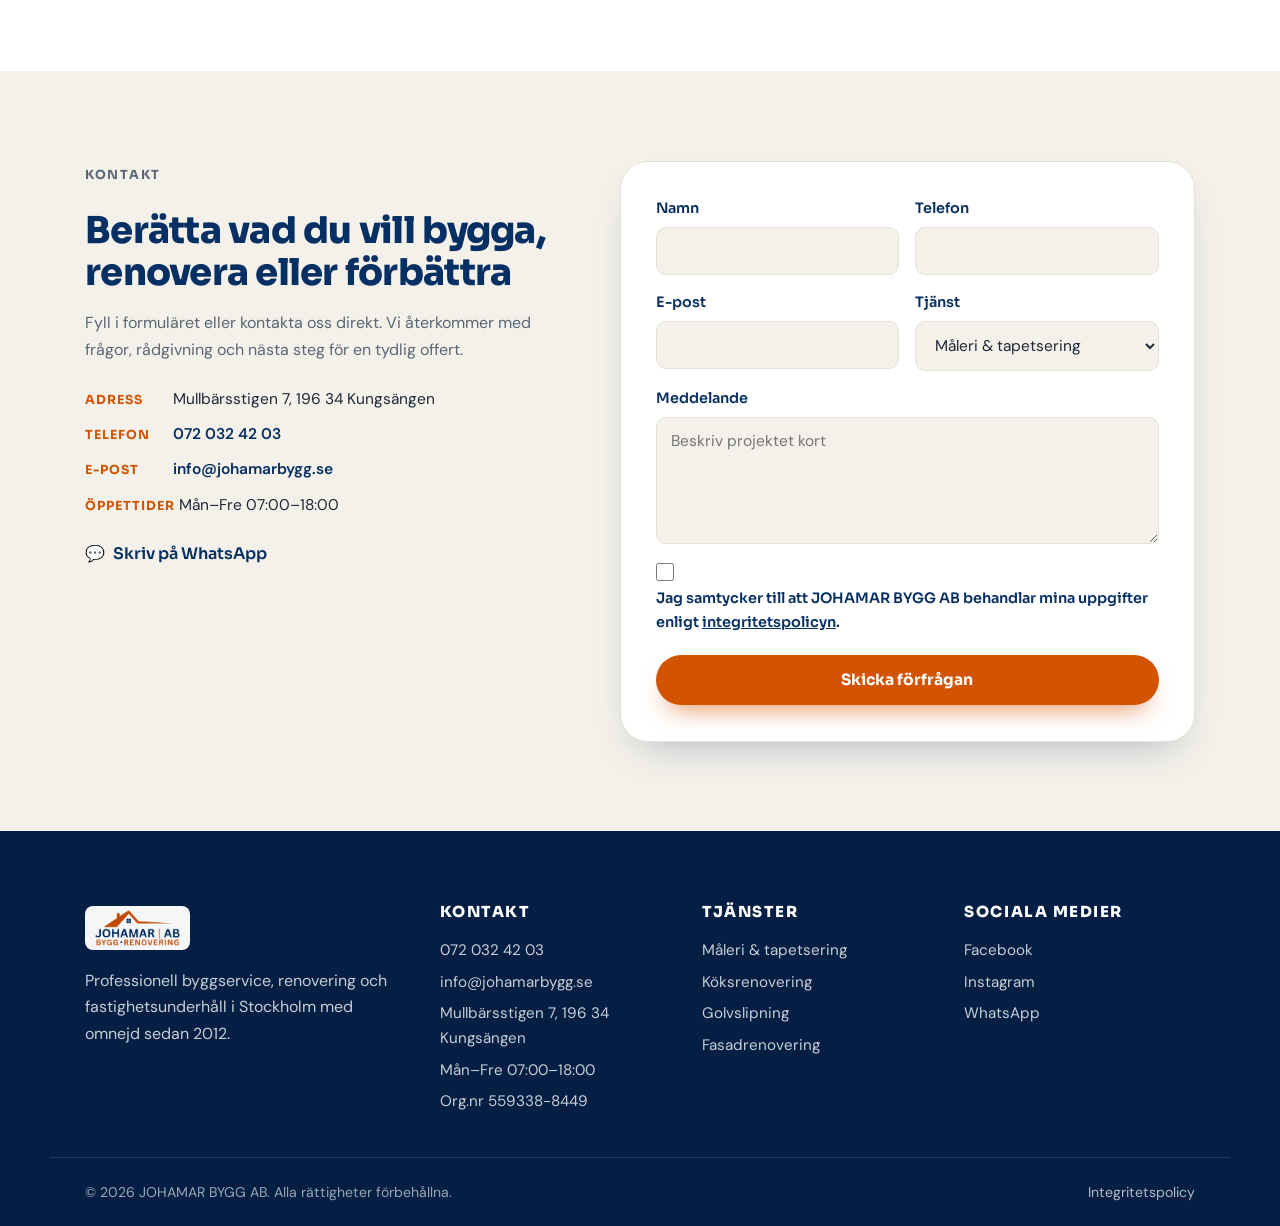
==== commit e3caaf42: "Rediseñar sección de reseñas: puntuación como elemento visual dominante - Título simple: "Våra kunde" ====
--- a/index.html
+++ b/index.html
@@ -151,27 +151,11 @@
 
       <section class="social-proof-band" aria-label="Kundomdömen och betyg">
         <div class="container">
-          <div class="sp-heading reveal">
-            <p class="eyebrow">Vad säger våra kunder?</p>
-            <h2>Verifierade omdömen från riktiga kunder</h2>
-          </div>
+          <h2 class="sp-title reveal">Våra kunder rekommenderar oss</h2>
           <div class="review-platform-grid">
             <article class="rp-card reveal">
               <div class="rp-logo-row">
-                <span class="rp-badge sf-badge" aria-hidden="true">S</span>
-                <span class="rp-platform">Servicefinder</span>
-              </div>
-              <div class="rp-score-row">
-                <span class="rp-stars" aria-label="5 stjärnor av 5">★★★★★</span>
-                <span class="rp-score">4,9 av 5</span>
-              </div>
-              <p class="rp-count">21+ verifierade omdömen</p>
-              <p class="rp-desc">Riktiga omdömen från kunder i Storstockholm</p>
-              <a class="btn btn-secondary" href="https://servicefinder.se/foretag/7080833" target="_blank" rel="noopener">Se våra omdömen</a>
-            </article>
-            <article class="rp-card reveal">
-              <div class="rp-logo-row">
-                <svg class="rp-google-g" viewBox="0 0 24 24" width="38" height="38" aria-hidden="true" focusable="false">
+                <svg class="rp-google-g" viewBox="0 0 24 24" width="36" height="36" aria-hidden="true" focusable="false">
                   <path d="M22.56 12.25c0-.78-.07-1.53-.2-2.25H12v4.26h5.92c-.26 1.37-1.04 2.53-2.21 3.31v2.77h3.57c2.08-1.92 3.28-4.74 3.28-8.09z" fill="#4285F4"/>
                   <path d="M12 23c2.97 0 5.46-.98 7.28-2.66l-3.57-2.77c-.98.66-2.23 1.06-3.71 1.06-2.86 0-5.29-1.93-6.16-4.53H2.18v2.84C3.99 20.53 7.7 23 12 23z" fill="#34A853"/>
                   <path d="M5.84 14.09c-.22-.66-.35-1.36-.35-2.09s.13-1.43.35-2.09V7.07H2.18C1.43 8.55 1 10.22 1 12s.43 3.45 1.18 4.93l2.85-2.22.81-.62z" fill="#FBBC05"/>
@@ -179,13 +163,22 @@
                 </svg>
                 <span class="rp-platform">Google</span>
               </div>
-              <div class="rp-score-row">
-                <span class="rp-stars" aria-label="5 stjärnor av 5">★★★★★</span>
-                <span class="rp-score">5,0 av 5</span>
-              </div>
+              <span class="rp-stars" aria-label="5 stjärnor av 5">★★★★★</span>
+              <span class="rp-score">5,0</span>
+              <p class="rp-score-label">av 5</p>
               <p class="rp-count">Verifierade kundomdömen</p>
-              <p class="rp-desc">Läs vad våra kunder säger om vårt arbete</p>
-              <a class="btn btn-primary" href="https://g.page/r/CeP5kmNfpg7SEBM/review" target="_blank" rel="noopener">Omdömen på Google</a>
+              <a class="btn btn-secondary" href="https://g.page/r/CeP5kmNfpg7SEBM/review" target="_blank" rel="noopener">Läs omdömen</a>
+            </article>
+            <article class="rp-card reveal">
+              <div class="rp-logo-row">
+                <span class="rp-badge sf-badge" aria-hidden="true">S</span>
+                <span class="rp-platform">Servicefinder</span>
+              </div>
+              <span class="rp-stars" aria-label="4,9 stjärnor av 5">★★★★★</span>
+              <span class="rp-score">4,9</span>
+              <p class="rp-score-label">av 5</p>
+              <p class="rp-count">21+ verifierade omdömen</p>
+              <a class="btn btn-secondary" href="https://servicefinder.se/foretag/7080833" target="_blank" rel="noopener">Se omdömen</a>
             </article>
           </div>
         </div>
--- a/styles.css
+++ b/styles.css
@@ -1242,31 +1242,35 @@
 /* ---------- Social proof band ---------- */
 .social-proof-band {
   background: var(--bg-soft);
-  padding-block: clamp(3rem, 6vw, 5rem);
-}
-.sp-heading {
+  padding-block: clamp(2.8rem, 5vw, 4.5rem);
+}
+.sp-title {
   text-align: center;
-  margin-bottom: 2.8rem;
-}
-.sp-heading h2 {
-  font-size: clamp(1.5rem, 3vw, 2rem);
-  margin-top: 0.4rem;
+  font-family: var(--font-head);
+  font-weight: 700;
+  font-size: clamp(1.1rem, 2.2vw, 1.4rem);
+  color: var(--muted);
+  letter-spacing: 0.02em;
+  text-transform: uppercase;
+  margin-bottom: 2.2rem;
 }
 .review-platform-grid {
   display: grid;
   grid-template-columns: repeat(2, 1fr);
   gap: 1.5rem;
-  max-width: 820px;
+  max-width: 720px;
   margin-inline: auto;
 }
 .rp-card {
   background: var(--bg);
   border: 1px solid var(--line);
   border-radius: calc(var(--radius) * 1.5);
-  padding: 2.2rem 2rem;
+  padding: 2.4rem 2rem 2rem;
   display: flex;
   flex-direction: column;
-  gap: 0.7rem;
+  align-items: center;
+  text-align: center;
+  gap: 0.4rem;
   box-shadow: 0 2px 16px rgba(6, 47, 99, 0.07);
   transition: box-shadow 0.22s, transform 0.22s;
 }
@@ -1277,18 +1281,19 @@
 .rp-logo-row {
   display: flex;
   align-items: center;
-  gap: 0.75rem;
-  margin-bottom: 0.4rem;
+  justify-content: center;
+  gap: 0.6rem;
+  margin-bottom: 1rem;
 }
 .rp-badge {
-  width: 40px;
-  height: 40px;
+  width: 38px;
+  height: 38px;
   border-radius: 50%;
   display: grid;
   place-items: center;
   font-family: var(--font-head);
   font-weight: 700;
-  font-size: 1.2rem;
+  font-size: 1.15rem;
   flex-shrink: 0;
 }
 .sf-badge { background: #1e7f3f; color: #fff; }
@@ -1296,40 +1301,34 @@
 .rp-platform {
   font-family: var(--font-head);
   font-weight: 700;
-  font-size: 1.1rem;
+  font-size: 1.15rem;
   color: var(--ink);
-}
-.rp-score-row {
-  display: flex;
-  align-items: center;
-  gap: 0.6rem;
 }
 .rp-stars {
   color: var(--brand-2);
-  font-size: 1.5rem;
-  letter-spacing: 0.04em;
+  font-size: 1.35rem;
+  letter-spacing: 0.06em;
   line-height: 1;
 }
 .rp-score {
   font-family: var(--font-head);
   font-weight: 800;
-  font-size: 1.6rem;
-  color: var(--ink);
+  font-size: clamp(3.4rem, 7vw, 4.8rem);
+  color: var(--brand);
   line-height: 1;
+  margin-top: 0.3rem;
+}
+.rp-score-label {
+  font-size: 0.9rem;
+  color: var(--muted);
+  margin: 0 0 0.4rem;
 }
 .rp-count {
-  font-weight: 600;
-  font-size: 0.95rem;
+  font-size: 0.88rem;
   color: var(--muted);
-  margin: 0;
-}
-.rp-desc {
-  font-size: 0.97rem;
-  color: var(--muted);
-  margin: 0;
-  flex: 1;
-}
-.rp-card .btn { align-self: flex-start; margin-top: 0.6rem; }
+  margin: 0 0 0.6rem;
+}
+.rp-card .btn { width: 100%; justify-content: center; margin-top: 0.8rem; }
 
 /* ---------- Service Läs mer ---------- */
 .svc-readmore {
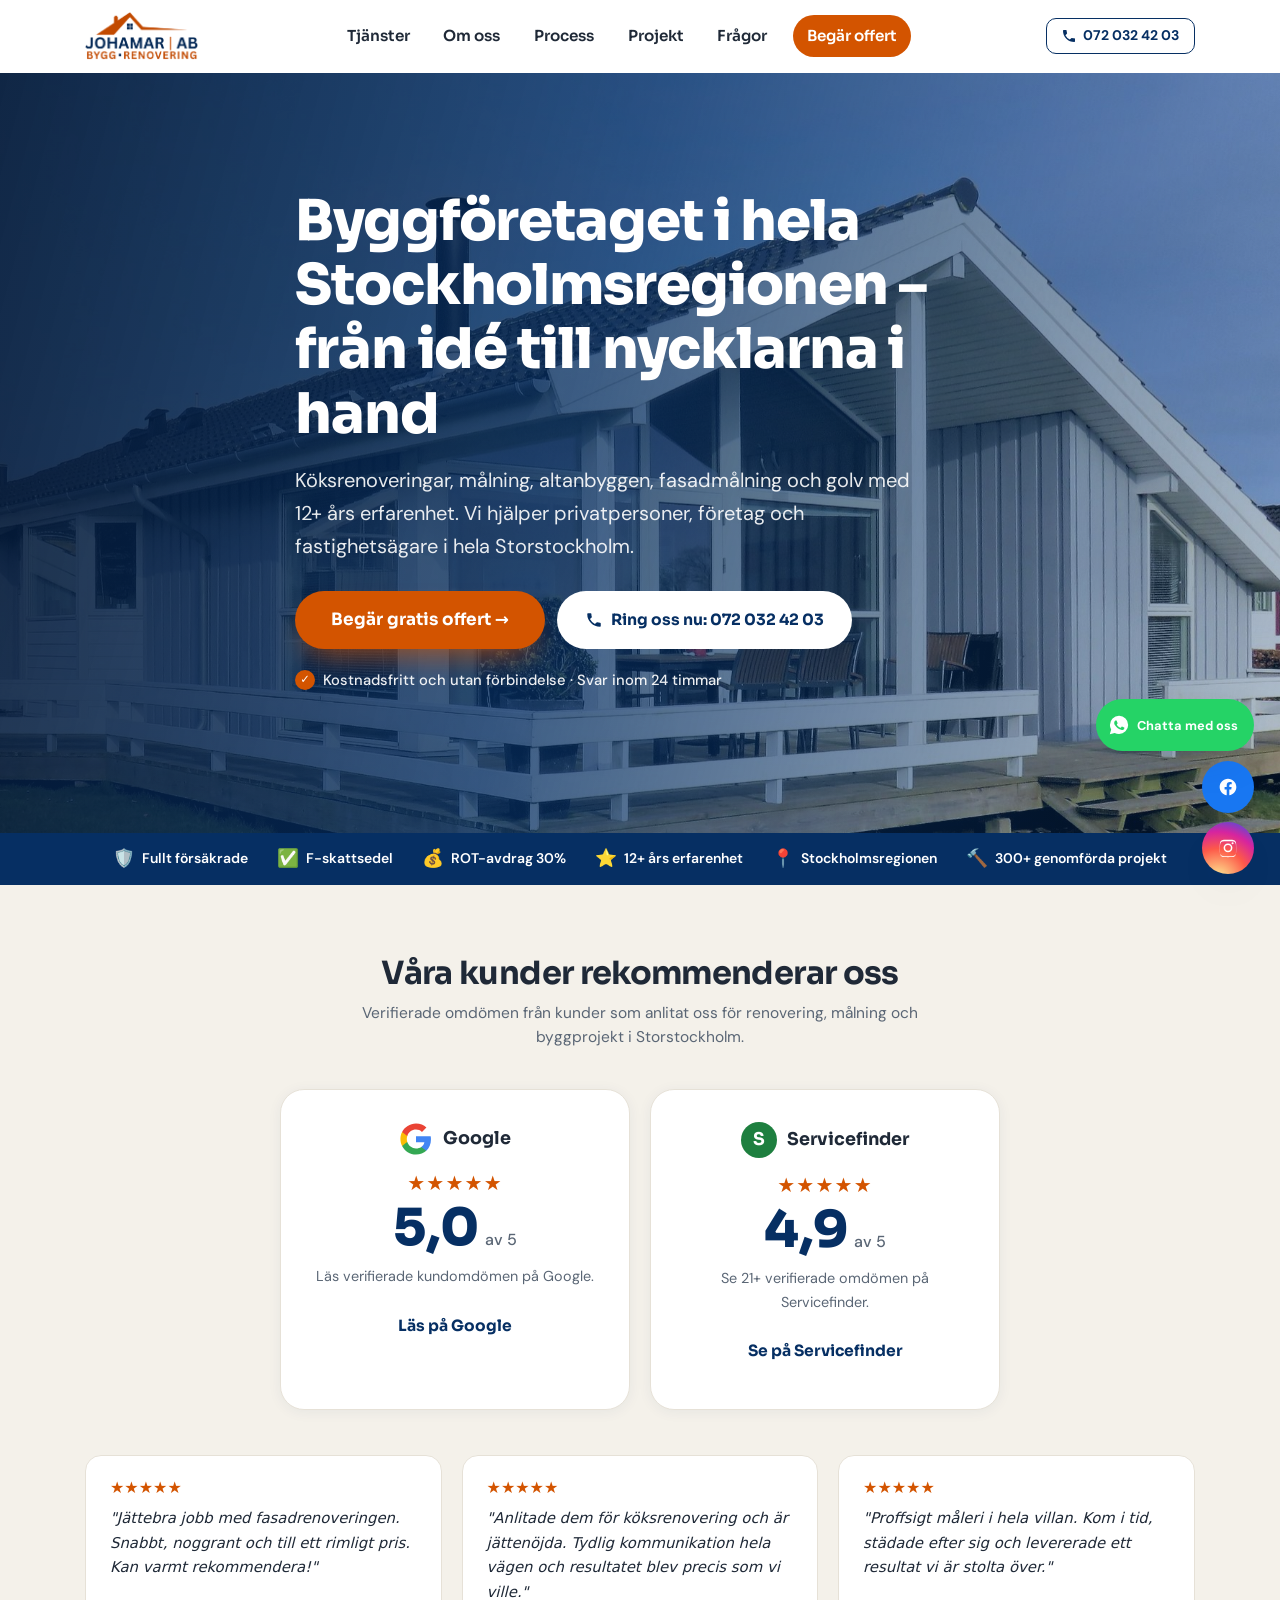
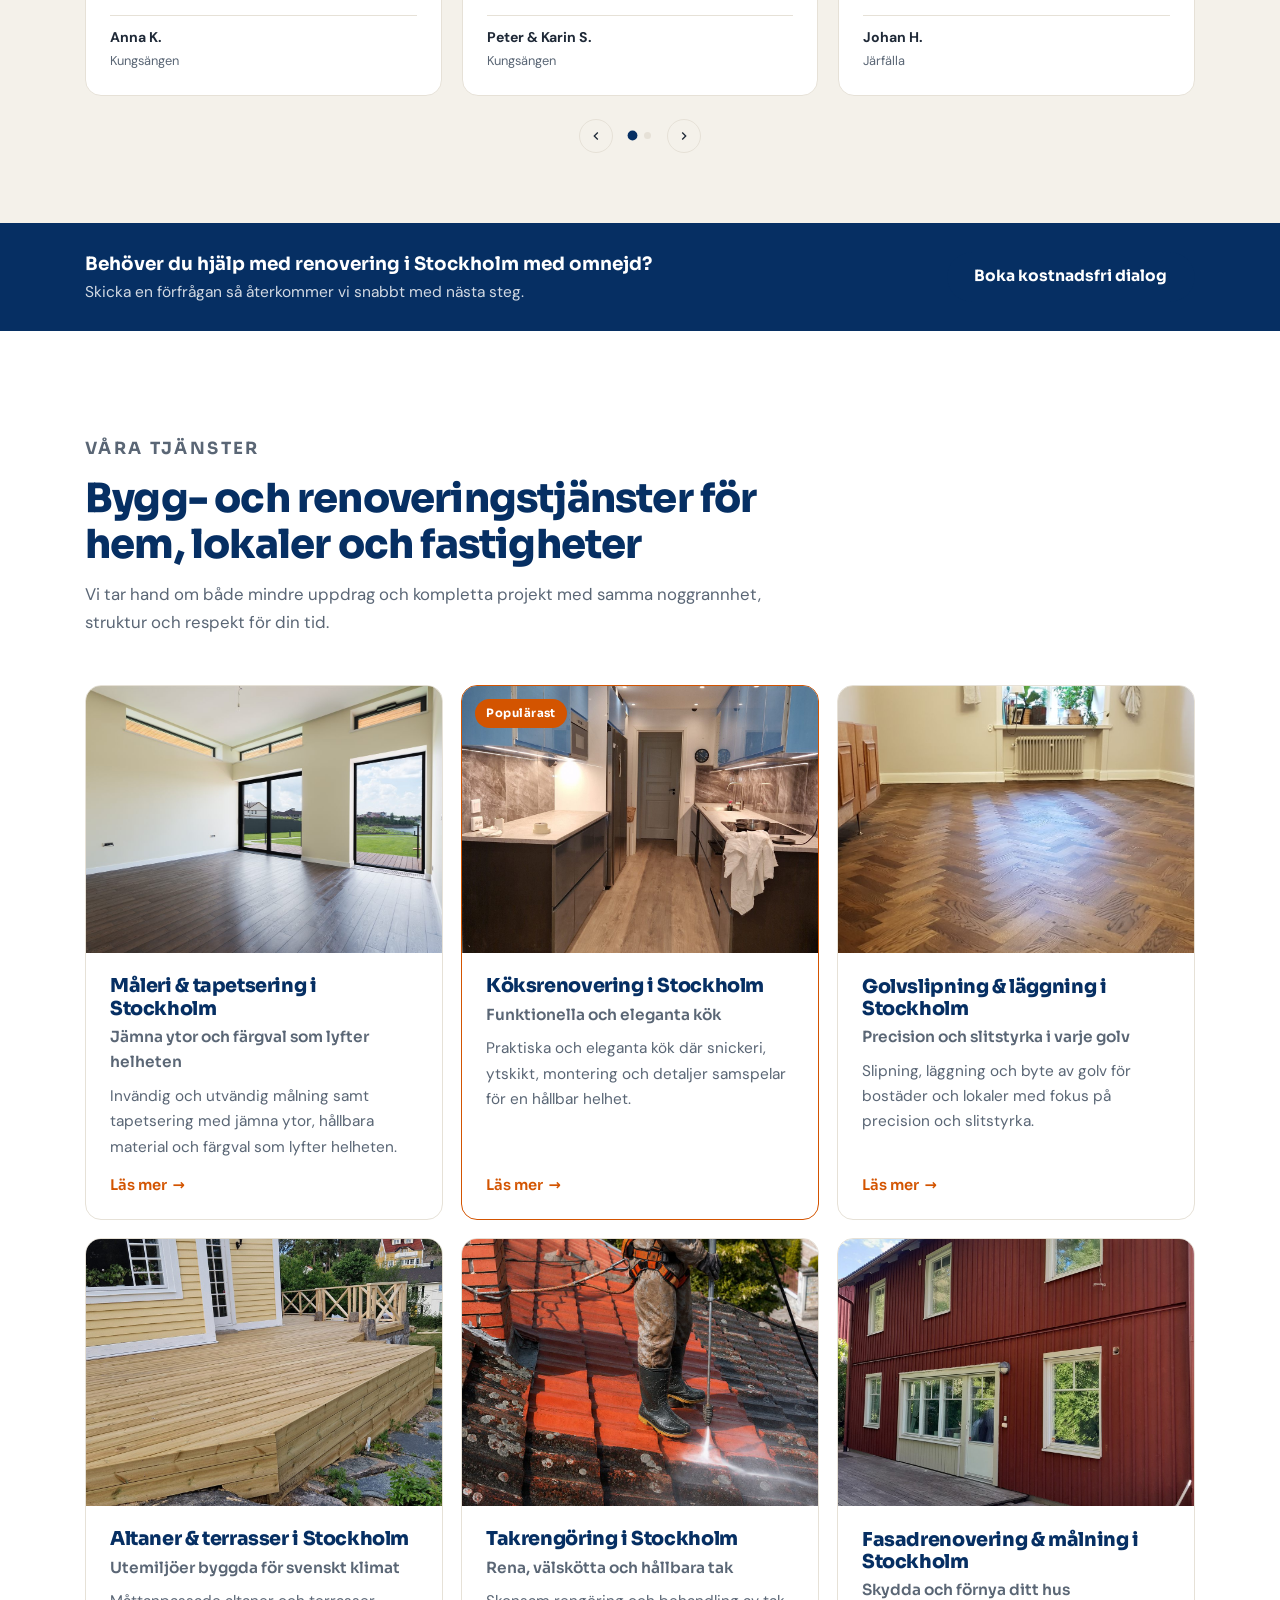
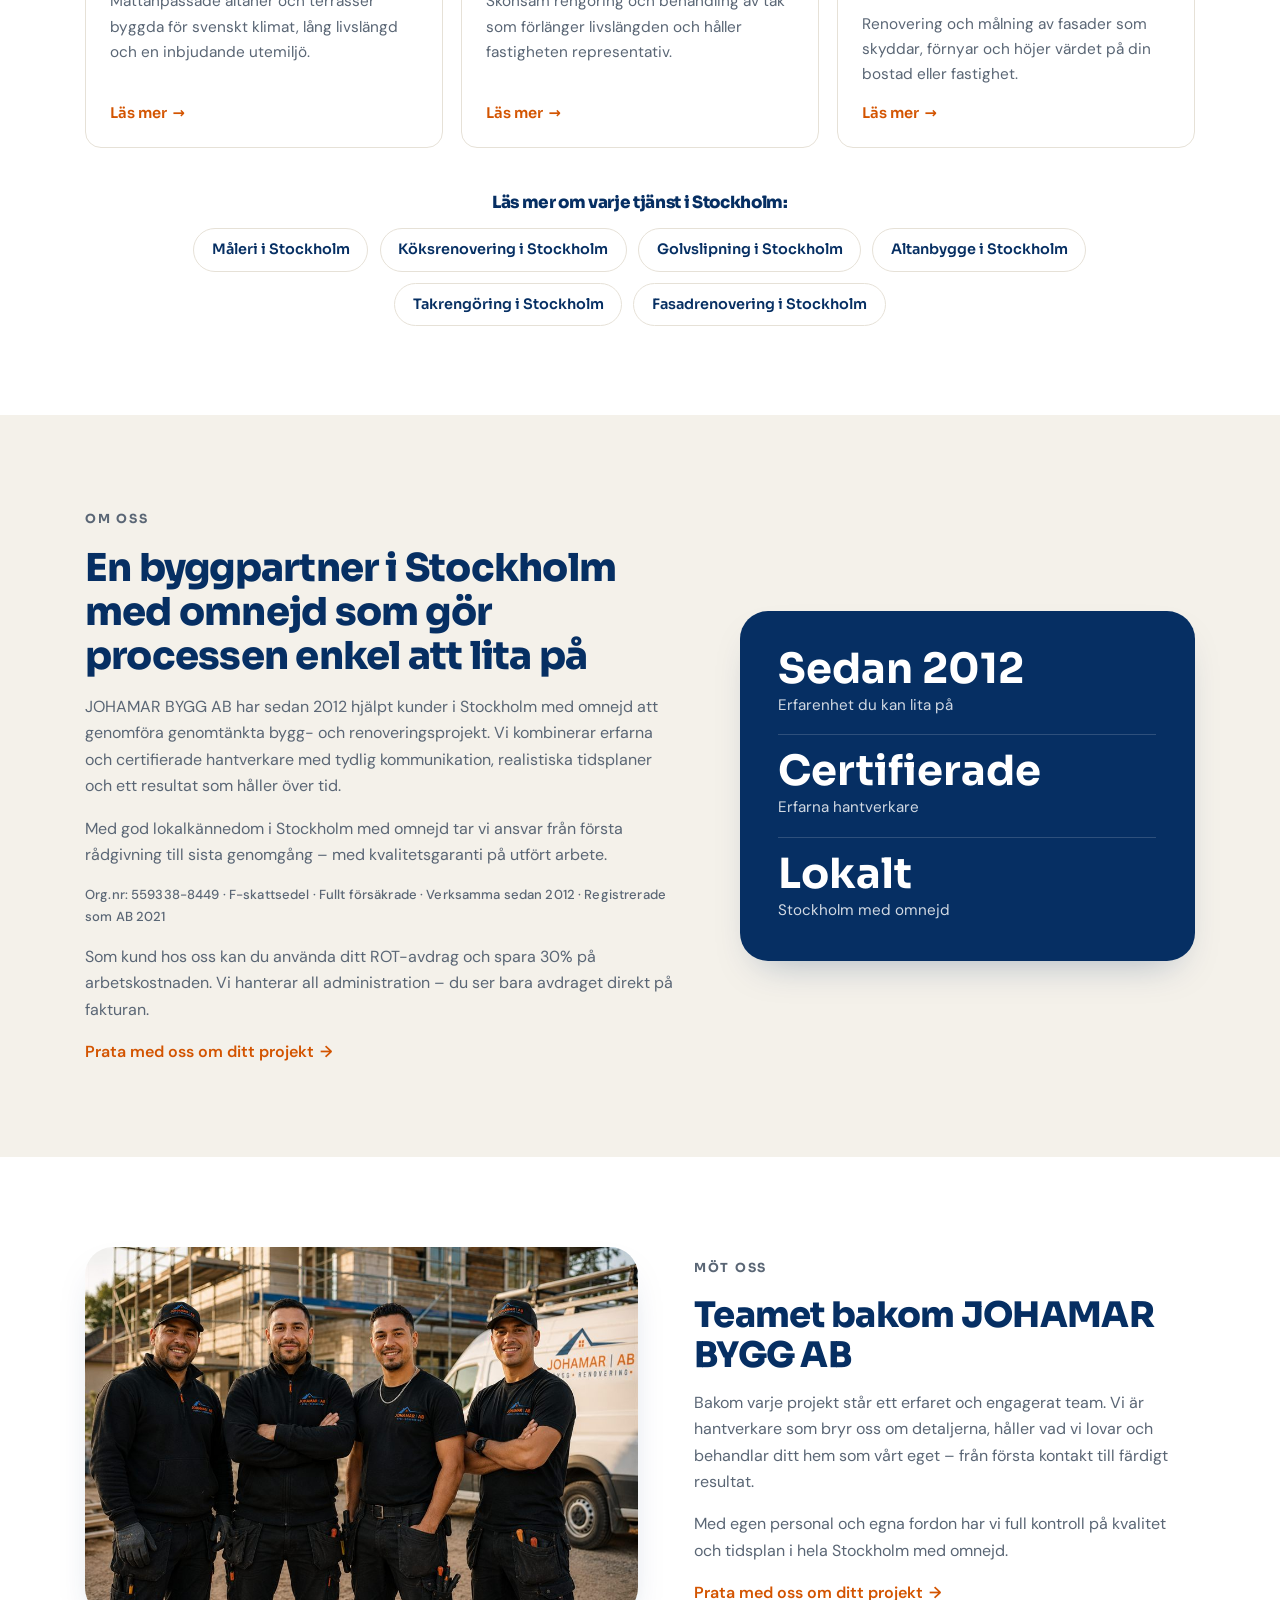
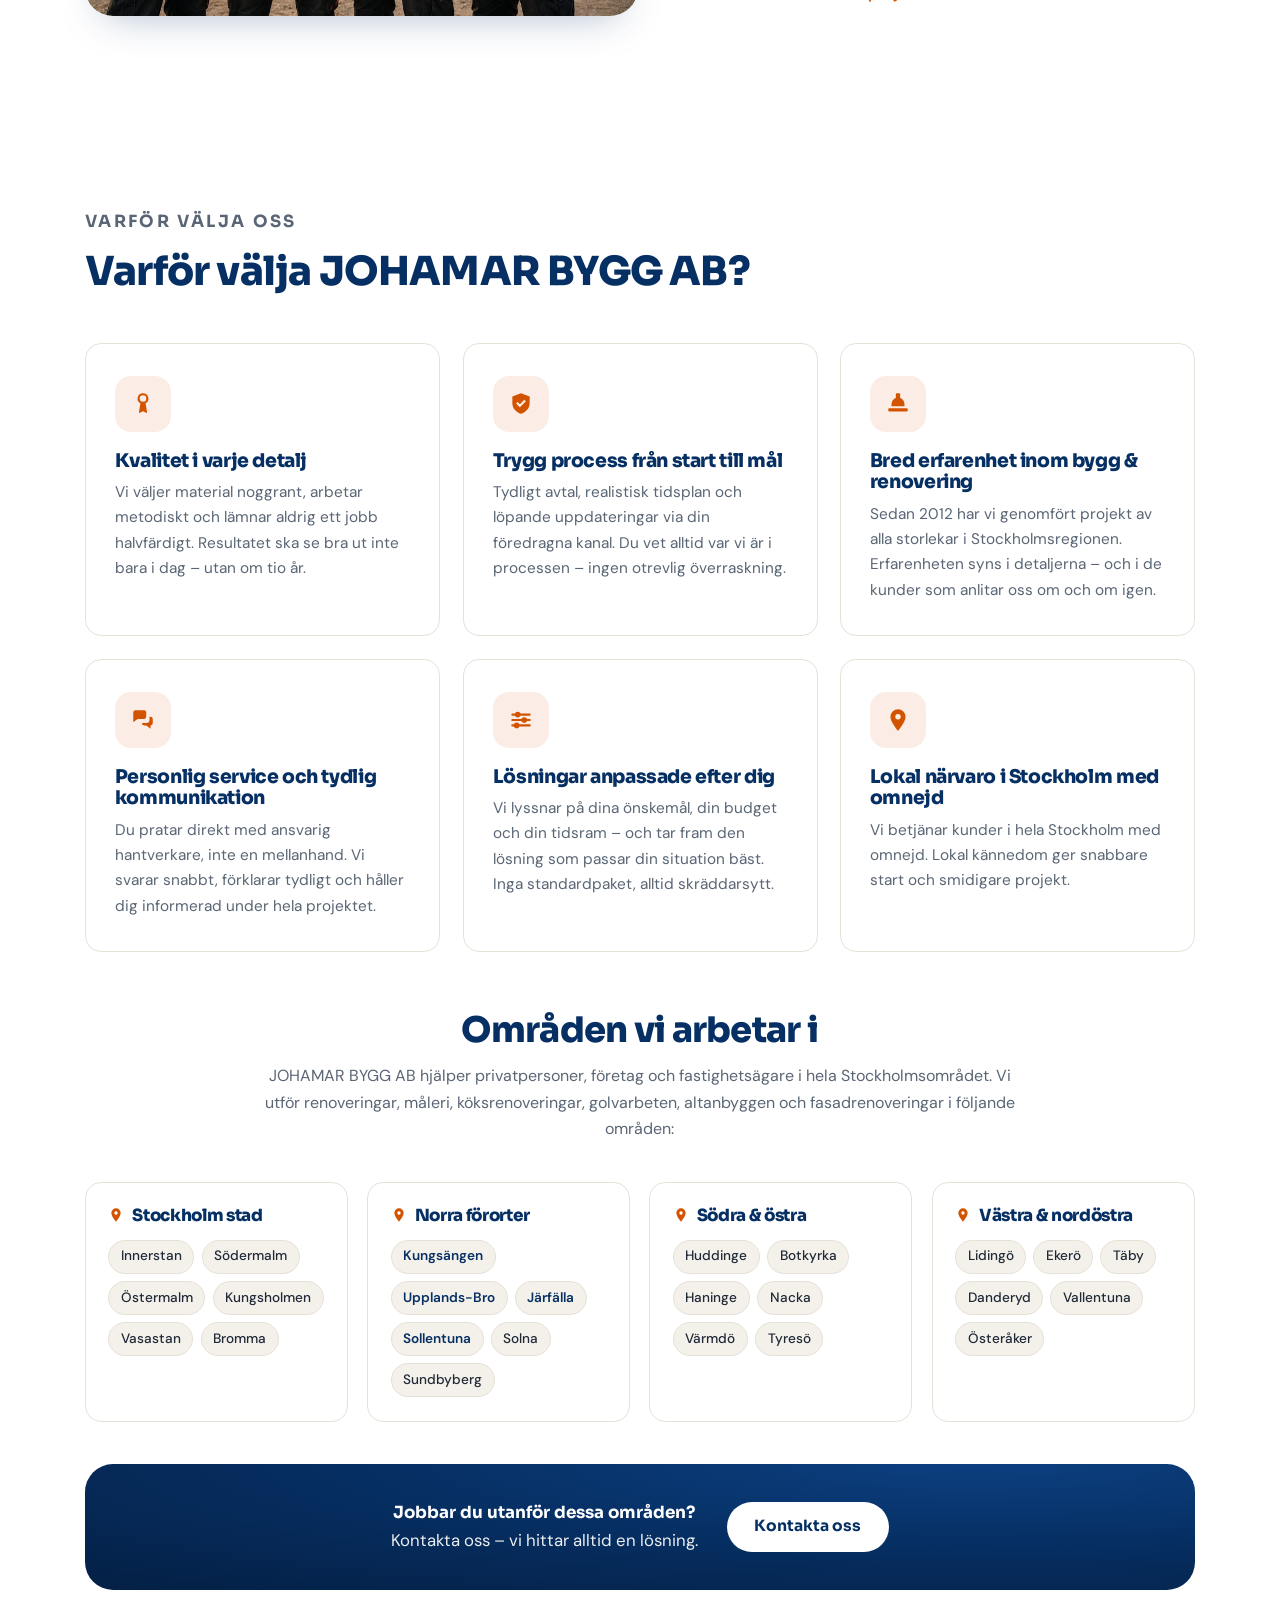
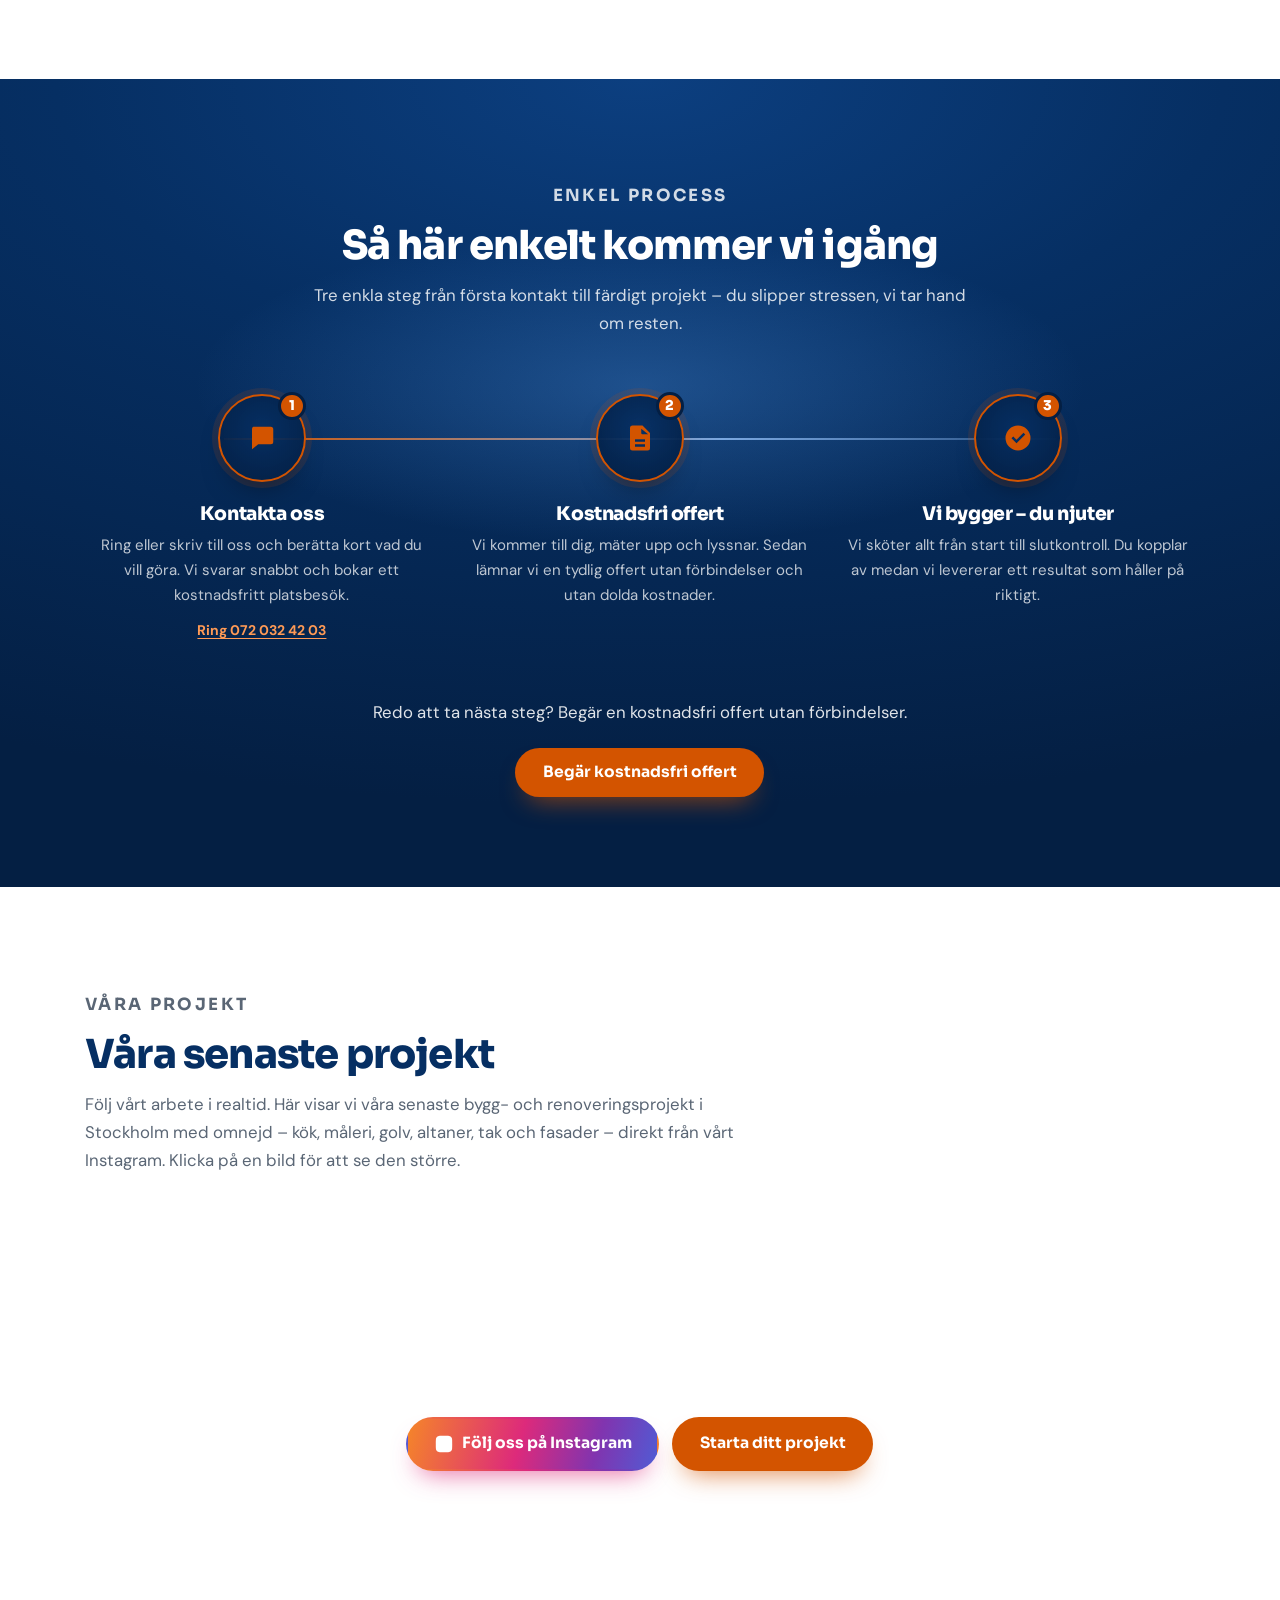
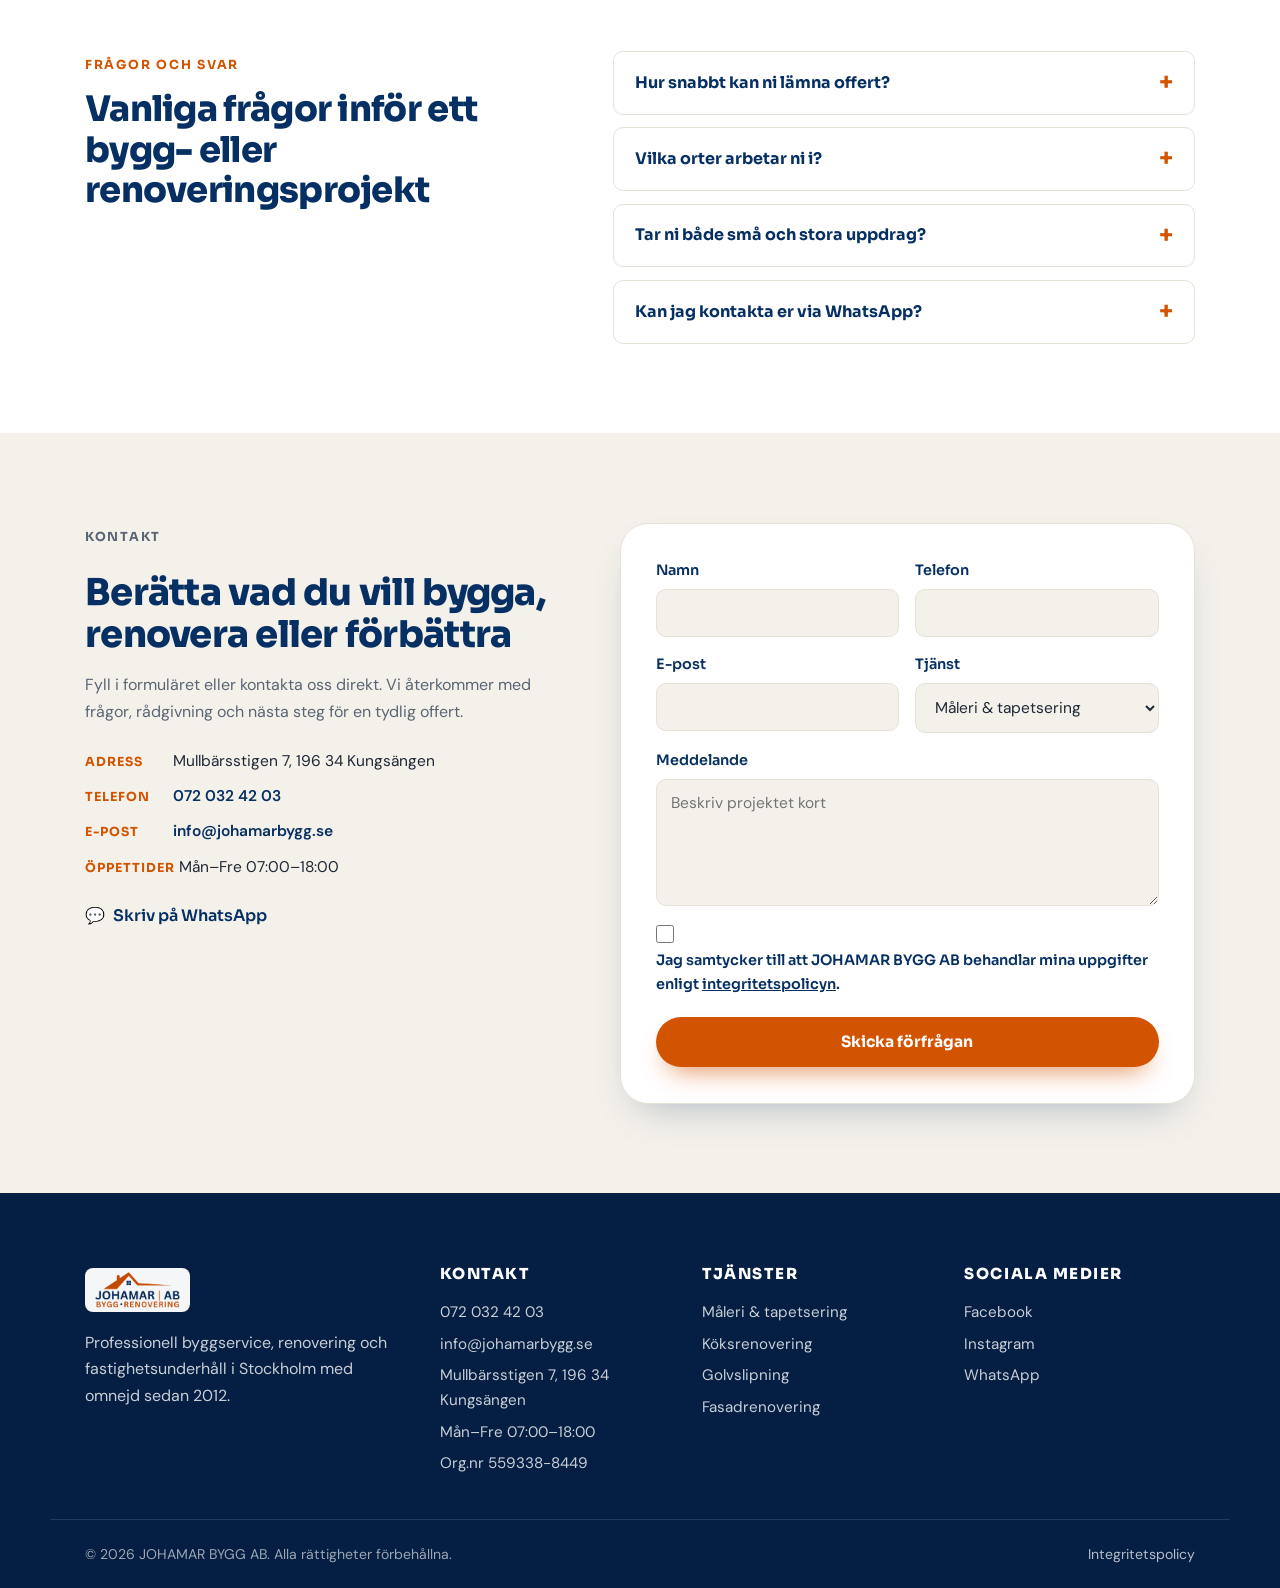
==== commit 406bf339: "Rediseñar sección de reseñas: título + subtítulo + carrusel de testimonios - Título: "Våra kunder re" ====
--- a/index.html
+++ b/index.html
@@ -151,11 +151,16 @@
 
       <section class="social-proof-band" aria-label="Kundomdömen och betyg">
         <div class="container">
-          <h2 class="sp-title reveal">Våra kunder rekommenderar oss</h2>
+
+          <div class="sp-header reveal">
+            <h2 class="sp-title">Våra kunder rekommenderar oss</h2>
+            <p class="sp-subtitle">Verifierade omdömen från kunder som anlitat oss för renovering, målning och byggprojekt i Storstockholm.</p>
+          </div>
+
           <div class="review-platform-grid">
             <article class="rp-card reveal">
               <div class="rp-logo-row">
-                <svg class="rp-google-g" viewBox="0 0 24 24" width="36" height="36" aria-hidden="true" focusable="false">
+                <svg class="rp-google-g" viewBox="0 0 24 24" width="34" height="34" aria-hidden="true" focusable="false">
                   <path d="M22.56 12.25c0-.78-.07-1.53-.2-2.25H12v4.26h5.92c-.26 1.37-1.04 2.53-2.21 3.31v2.77h3.57c2.08-1.92 3.28-4.74 3.28-8.09z" fill="#4285F4"/>
                   <path d="M12 23c2.97 0 5.46-.98 7.28-2.66l-3.57-2.77c-.98.66-2.23 1.06-3.71 1.06-2.86 0-5.29-1.93-6.16-4.53H2.18v2.84C3.99 20.53 7.7 23 12 23z" fill="#34A853"/>
                   <path d="M5.84 14.09c-.22-.66-.35-1.36-.35-2.09s.13-1.43.35-2.09V7.07H2.18C1.43 8.55 1 10.22 1 12s.43 3.45 1.18 4.93l2.85-2.22.81-.62z" fill="#FBBC05"/>
@@ -164,10 +169,12 @@
                 <span class="rp-platform">Google</span>
               </div>
               <span class="rp-stars" aria-label="5 stjärnor av 5">★★★★★</span>
-              <span class="rp-score">5,0</span>
-              <p class="rp-score-label">av 5</p>
-              <p class="rp-count">Verifierade kundomdömen</p>
-              <a class="btn btn-secondary" href="https://g.page/r/CeP5kmNfpg7SEBM/review" target="_blank" rel="noopener">Läs omdömen</a>
+              <div class="rp-score-block">
+                <span class="rp-score">5,0</span>
+                <span class="rp-av">av 5</span>
+              </div>
+              <p class="rp-text">Läs verifierade kundomdömen på Google.</p>
+              <a class="btn btn-secondary" href="https://g.page/r/CeP5kmNfpg7SEBM/review" target="_blank" rel="noopener">Läs på Google</a>
             </article>
             <article class="rp-card reveal">
               <div class="rp-logo-row">
@@ -175,12 +182,91 @@
                 <span class="rp-platform">Servicefinder</span>
               </div>
               <span class="rp-stars" aria-label="4,9 stjärnor av 5">★★★★★</span>
-              <span class="rp-score">4,9</span>
-              <p class="rp-score-label">av 5</p>
-              <p class="rp-count">21+ verifierade omdömen</p>
-              <a class="btn btn-secondary" href="https://servicefinder.se/foretag/7080833" target="_blank" rel="noopener">Se omdömen</a>
-            </article>
-          </div>
+              <div class="rp-score-block">
+                <span class="rp-score">4,9</span>
+                <span class="rp-av">av 5</span>
+              </div>
+              <p class="rp-text">Se 21+ verifierade omdömen på Servicefinder.</p>
+              <a class="btn btn-secondary" href="https://servicefinder.se/foretag/7080833" target="_blank" rel="noopener">Se på Servicefinder</a>
+            </article>
+          </div>
+
+          <!-- =============================================================
+               PLATSHÅLLARE – ersätt texterna nedan med riktiga kundomdömen.
+               Varje <article class="tc-card"> är ett omdöme.
+               Lägg till eller ta bort kort efter behov (håll antalet delbart med 3).
+               ============================================================= -->
+          <div class="tc-outer" data-carousel>
+            <div class="tc-viewport">
+              <div class="tc-track" data-tc-track>
+
+                <article class="tc-card">
+                  <div class="tc-stars" aria-hidden="true">★★★★★</div>
+                  <p class="tc-text">"Jättebra jobb med fasadrenoveringen. Snabbt, noggrant och till ett rimligt pris. Kan varmt rekommendera!"</p>
+                  <footer class="tc-author">
+                    <strong>Anna K.</strong>
+                    <span>Kungsängen</span>
+                  </footer>
+                </article>
+
+                <article class="tc-card">
+                  <div class="tc-stars" aria-hidden="true">★★★★★</div>
+                  <p class="tc-text">"Anlitade dem för köksrenovering och är jättenöjda. Tydlig kommunikation hela vägen och resultatet blev precis som vi ville."</p>
+                  <footer class="tc-author">
+                    <strong>Peter &amp; Karin S.</strong>
+                    <span>Kungsängen</span>
+                  </footer>
+                </article>
+
+                <article class="tc-card">
+                  <div class="tc-stars" aria-hidden="true">★★★★★</div>
+                  <p class="tc-text">"Proffsigt måleri i hela villan. Kom i tid, städade efter sig och levererade ett resultat vi är stolta över."</p>
+                  <footer class="tc-author">
+                    <strong>Johan H.</strong>
+                    <span>Järfälla</span>
+                  </footer>
+                </article>
+
+                <article class="tc-card">
+                  <div class="tc-stars" aria-hidden="true">★★★★★</div>
+                  <p class="tc-text">"Nytt trägolv i hela lägenheten – snyggt, hållbart och klart på utsatt tid. Riktigt bra hantverk."</p>
+                  <footer class="tc-author">
+                    <strong>Sara M.</strong>
+                    <span>Sollentuna</span>
+                  </footer>
+                </article>
+
+                <article class="tc-card">
+                  <div class="tc-stars" aria-hidden="true">★★★★★</div>
+                  <p class="tc-text">"Vår altan är nu ett drömområde. Transparent offert, bra hantverk och inga överraskningar med priset."</p>
+                  <footer class="tc-author">
+                    <strong>Anders N.</strong>
+                    <span>Upplands-Bro</span>
+                  </footer>
+                </article>
+
+                <article class="tc-card">
+                  <div class="tc-stars" aria-hidden="true">★★★★★</div>
+                  <p class="tc-text">"Takrengöringen gick smidigt från start till slut. Seriöst företag som håller vad de lovar. Nöjd kund!"</p>
+                  <footer class="tc-author">
+                    <strong>Gunnar P.</strong>
+                    <span>Järfälla</span>
+                  </footer>
+                </article>
+
+              </div>
+            </div>
+            <div class="tc-nav">
+              <button type="button" class="tc-arrow tc-prev" data-tc-prev aria-label="Föregående omdömen">
+                <svg viewBox="0 0 24 24" width="16" height="16" aria-hidden="true" focusable="false"><path fill="currentColor" d="M15.41 7.41 14 6l-6 6 6 6 1.41-1.41L10.83 12z"/></svg>
+              </button>
+              <div class="tc-dots" data-tc-dots></div>
+              <button type="button" class="tc-arrow tc-next" data-tc-next aria-label="Nästa omdömen">
+                <svg viewBox="0 0 24 24" width="16" height="16" aria-hidden="true" focusable="false"><path fill="currentColor" d="M10 6 8.59 7.41 13.17 12l-4.58 4.59L10 18l6-6z"/></svg>
+              </button>
+            </div>
+          </div>
+
         </div>
       </section>
 
--- a/styles.css
+++ b/styles.css
@@ -1242,58 +1242,68 @@
 /* ---------- Social proof band ---------- */
 .social-proof-band {
   background: var(--bg-soft);
-  padding-block: clamp(2.8rem, 5vw, 4.5rem);
+  padding-block: clamp(3rem, 5.5vw, 4.5rem);
+}
+.sp-header {
+  text-align: center;
+  max-width: 600px;
+  margin-inline: auto;
+  margin-bottom: 2.4rem;
 }
 .sp-title {
-  text-align: center;
   font-family: var(--font-head);
   font-weight: 700;
-  font-size: clamp(1.1rem, 2.2vw, 1.4rem);
+  font-size: clamp(1.45rem, 3vw, 2rem);
+  color: var(--ink);
+  margin-bottom: 0.55rem;
+}
+.sp-subtitle {
+  font-size: 0.97rem;
   color: var(--muted);
-  letter-spacing: 0.02em;
-  text-transform: uppercase;
-  margin-bottom: 2.2rem;
+  margin: 0;
+  line-height: 1.6;
 }
 .review-platform-grid {
   display: grid;
   grid-template-columns: repeat(2, 1fr);
-  gap: 1.5rem;
+  gap: 1.25rem;
   max-width: 720px;
   margin-inline: auto;
+  margin-bottom: 2.8rem;
 }
 .rp-card {
   background: var(--bg);
   border: 1px solid var(--line);
   border-radius: calc(var(--radius) * 1.5);
-  padding: 2.4rem 2rem 2rem;
+  padding: 2rem;
   display: flex;
   flex-direction: column;
   align-items: center;
   text-align: center;
   gap: 0.4rem;
-  box-shadow: 0 2px 16px rgba(6, 47, 99, 0.07);
+  box-shadow: 0 2px 14px rgba(6, 47, 99, 0.06);
   transition: box-shadow 0.22s, transform 0.22s;
 }
 .rp-card:hover {
-  box-shadow: 0 8px 32px rgba(6, 47, 99, 0.14);
-  transform: translateY(-3px);
+  box-shadow: 0 8px 28px rgba(6, 47, 99, 0.12);
+  transform: translateY(-2px);
 }
 .rp-logo-row {
   display: flex;
   align-items: center;
   justify-content: center;
   gap: 0.6rem;
-  margin-bottom: 1rem;
+  margin-bottom: 0.65rem;
 }
 .rp-badge {
-  width: 38px;
-  height: 38px;
+  width: 36px;
+  height: 36px;
   border-radius: 50%;
   display: grid;
   place-items: center;
   font-family: var(--font-head);
   font-weight: 700;
-  font-size: 1.15rem;
+  font-size: 1.1rem;
   flex-shrink: 0;
 }
 .sf-badge { background: #1e7f3f; color: #fff; }
@@ -1301,34 +1311,129 @@
 .rp-platform {
   font-family: var(--font-head);
   font-weight: 700;
-  font-size: 1.15rem;
+  font-size: 1.1rem;
   color: var(--ink);
 }
 .rp-stars {
   color: var(--brand-2);
-  font-size: 1.35rem;
+  font-size: 1.25rem;
   letter-spacing: 0.06em;
   line-height: 1;
 }
+.rp-score-block {
+  display: flex;
+  align-items: baseline;
+  gap: 0.35rem;
+  margin-block: 0.15rem;
+}
 .rp-score {
   font-family: var(--font-head);
   font-weight: 800;
-  font-size: clamp(3.4rem, 7vw, 4.8rem);
+  font-size: clamp(2.4rem, 5vw, 3.2rem);
   color: var(--brand);
   line-height: 1;
-  margin-top: 0.3rem;
-}
-.rp-score-label {
+}
+.rp-av {
+  font-size: 1rem;
+  color: var(--muted);
+  font-weight: 500;
+}
+.rp-text {
   font-size: 0.9rem;
   color: var(--muted);
-  margin: 0 0 0.4rem;
-}
-.rp-count {
-  font-size: 0.88rem;
-  color: var(--muted);
-  margin: 0 0 0.6rem;
-}
-.rp-card .btn { width: 100%; justify-content: center; margin-top: 0.8rem; }
+  margin: 0.2rem 0 0.4rem;
+}
+.rp-card .btn { width: 100%; justify-content: center; }
+
+/* ----- Testimonials carousel ----- */
+.tc-outer { position: relative; }
+.tc-viewport { overflow: hidden; }
+.tc-track {
+  display: flex;
+  gap: 1.25rem;
+  transition: transform 0.42s cubic-bezier(0.25, 0.46, 0.45, 0.94);
+  will-change: transform;
+}
+.tc-card {
+  flex: 0 0 calc((100% - 2.5rem) / 3);
+  background: var(--bg);
+  border: 1px solid var(--line);
+  border-radius: var(--radius);
+  padding: 1.5rem;
+  display: flex;
+  flex-direction: column;
+  gap: 0.65rem;
+}
+.tc-stars {
+  color: var(--brand-2);
+  font-size: 1rem;
+  line-height: 1;
+}
+.tc-text {
+  font-size: 0.93rem;
+  color: var(--ink);
+  line-height: 1.65;
+  flex: 1;
+  margin: 0;
+  font-style: italic;
+}
+.tc-author {
+  display: flex;
+  flex-direction: column;
+  gap: 0.1rem;
+  padding-top: 0.6rem;
+  border-top: 1px solid var(--line);
+  margin-top: auto;
+}
+.tc-author strong { font-size: 0.88rem; color: var(--ink); font-style: normal; }
+.tc-author span { font-size: 0.8rem; color: var(--muted); }
+.tc-nav {
+  display: flex;
+  align-items: center;
+  justify-content: center;
+  gap: 1rem;
+  margin-top: 1.4rem;
+}
+.tc-arrow {
+  width: 34px;
+  height: 34px;
+  border-radius: 50%;
+  background: none;
+  border: 1.5px solid var(--line);
+  display: grid;
+  place-items: center;
+  cursor: pointer;
+  color: var(--ink);
+  flex-shrink: 0;
+  transition: background 0.18s, border-color 0.18s, color 0.18s;
+}
+.tc-arrow:hover, .tc-arrow:focus-visible {
+  background: var(--brand);
+  border-color: var(--brand);
+  color: #fff;
+  outline: none;
+}
+.tc-dots { display: flex; gap: 0.5rem; align-items: center; }
+.tc-dot {
+  width: 7px;
+  height: 7px;
+  border-radius: 50%;
+  background: var(--line);
+  border: none;
+  padding: 0;
+  cursor: pointer;
+  transition: background 0.2s, transform 0.2s;
+}
+.tc-dot.is-active { background: var(--brand); transform: scale(1.4); }
+@media (max-width: 900px) {
+  .tc-card { flex: 0 0 calc((100% - 1.25rem) / 2); }
+}
+@media (max-width: 600px) {
+  .review-platform-grid { grid-template-columns: 1fr; }
+}
+@media (max-width: 520px) {
+  .tc-card { flex: 0 0 100%; }
+}
 
 /* ---------- Service Läs mer ---------- */
 .svc-readmore {
@@ -2019,7 +2124,6 @@
 
 /* ---------- Responsivt ---------- */
 @media (max-width: 900px) {
-  .review-platform-grid { grid-template-columns: 1fr; }
   .review-cta-actions { margin-left: 0; }
   .process-timeline { grid-template-columns: repeat(2, 1fr); gap: 2.5rem 1.5rem; }
   .process-timeline::before { display: none; }
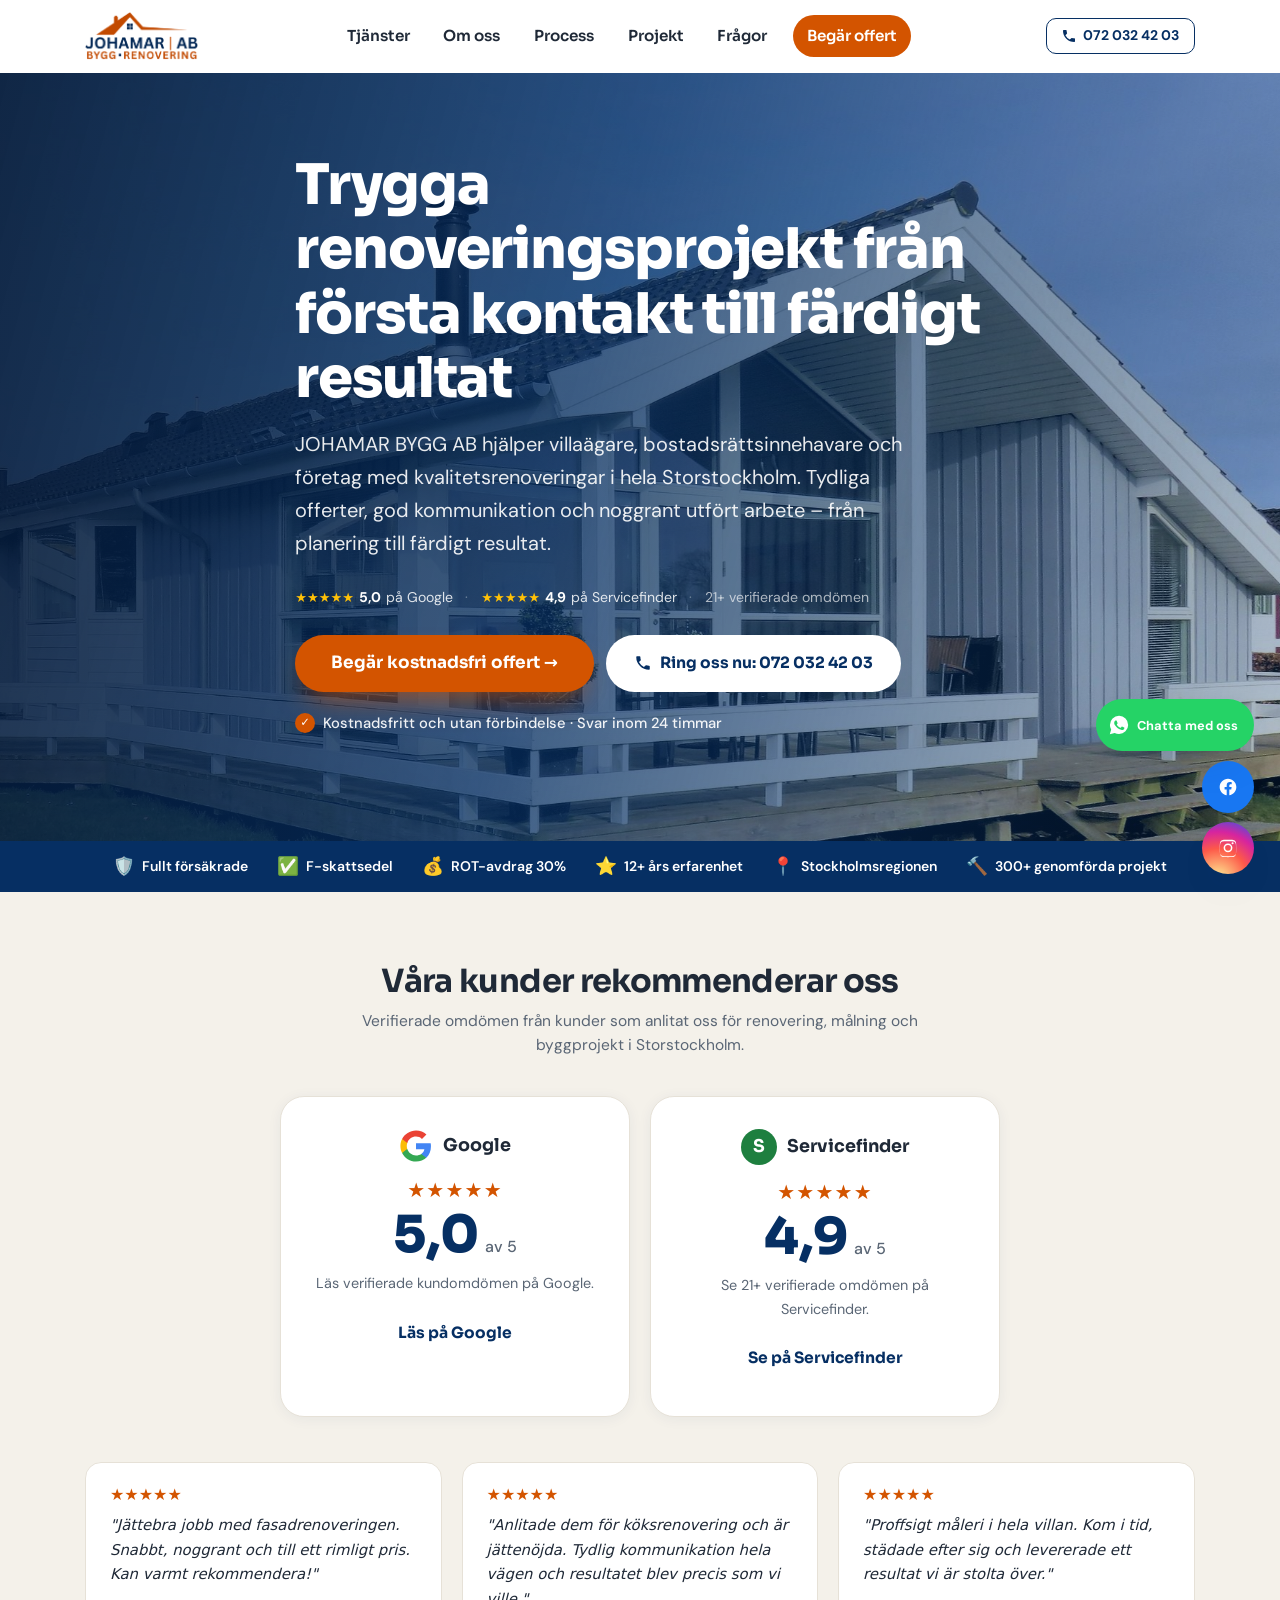
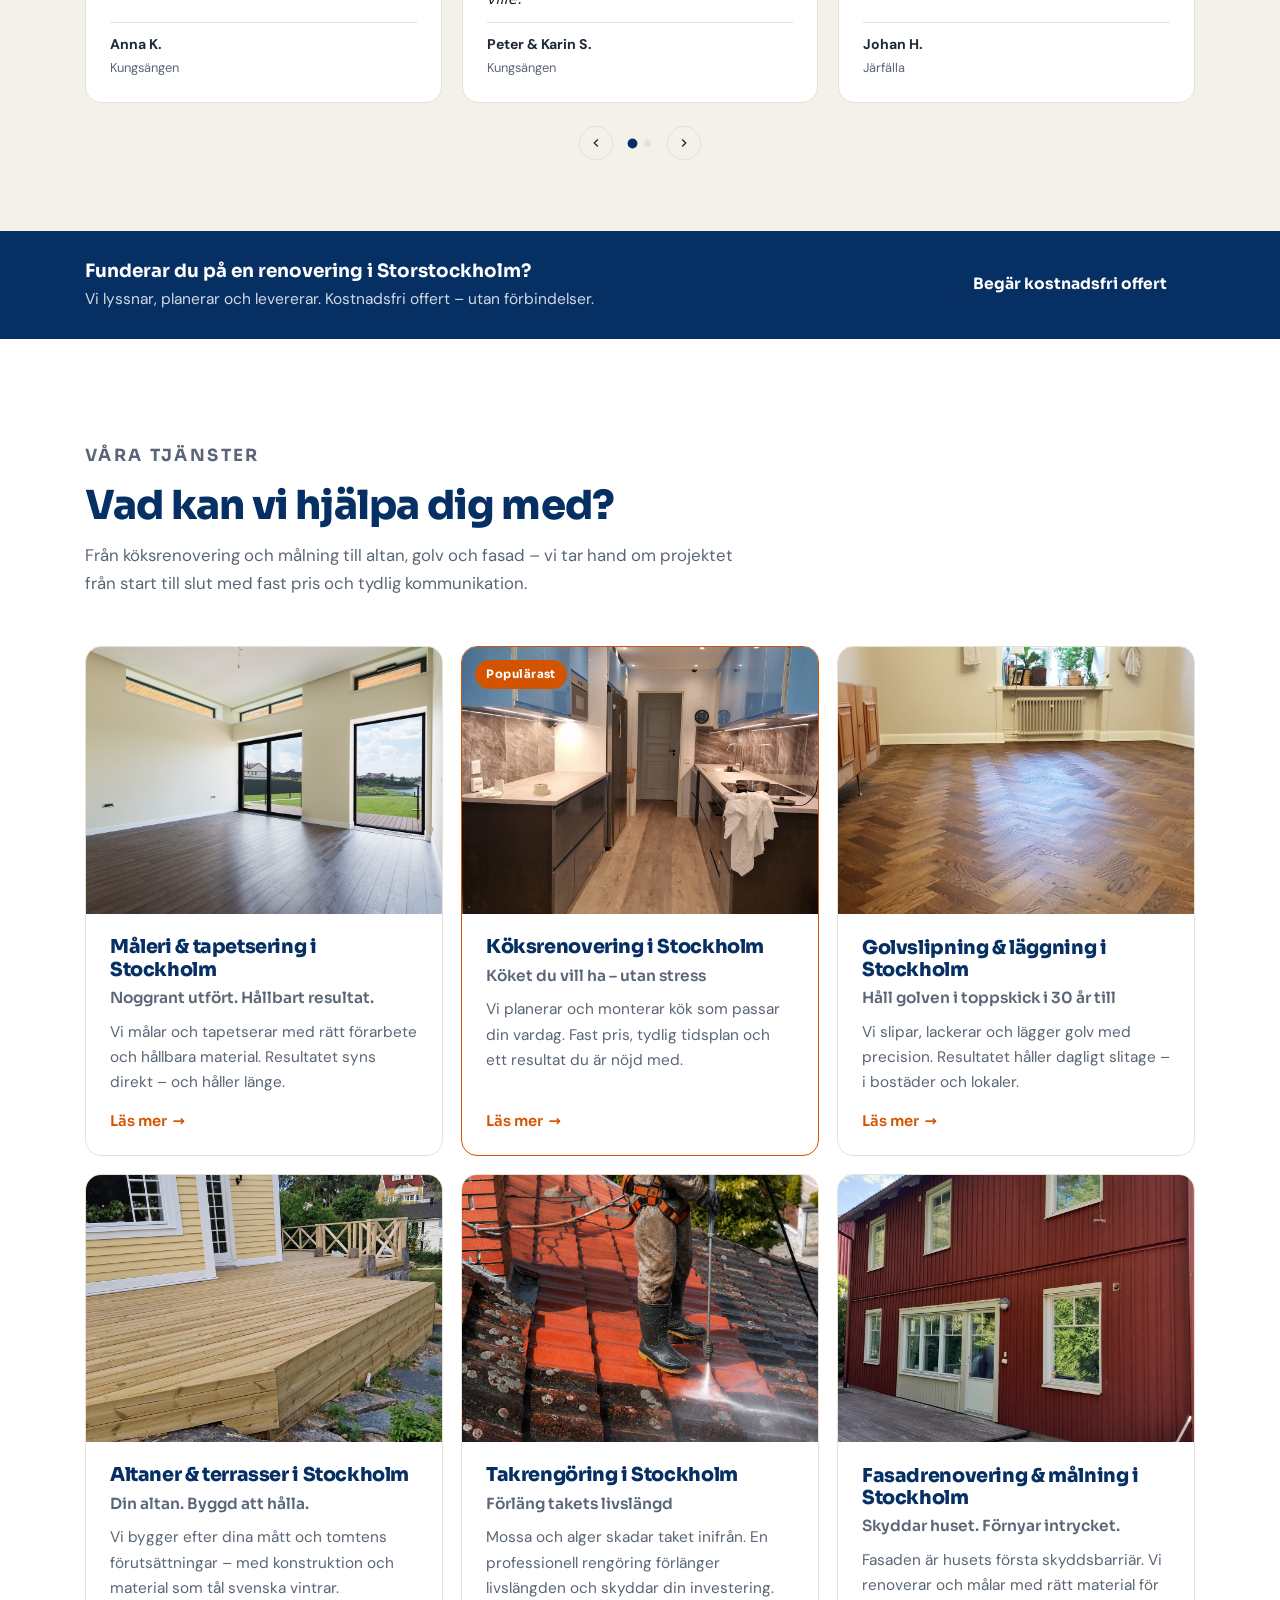
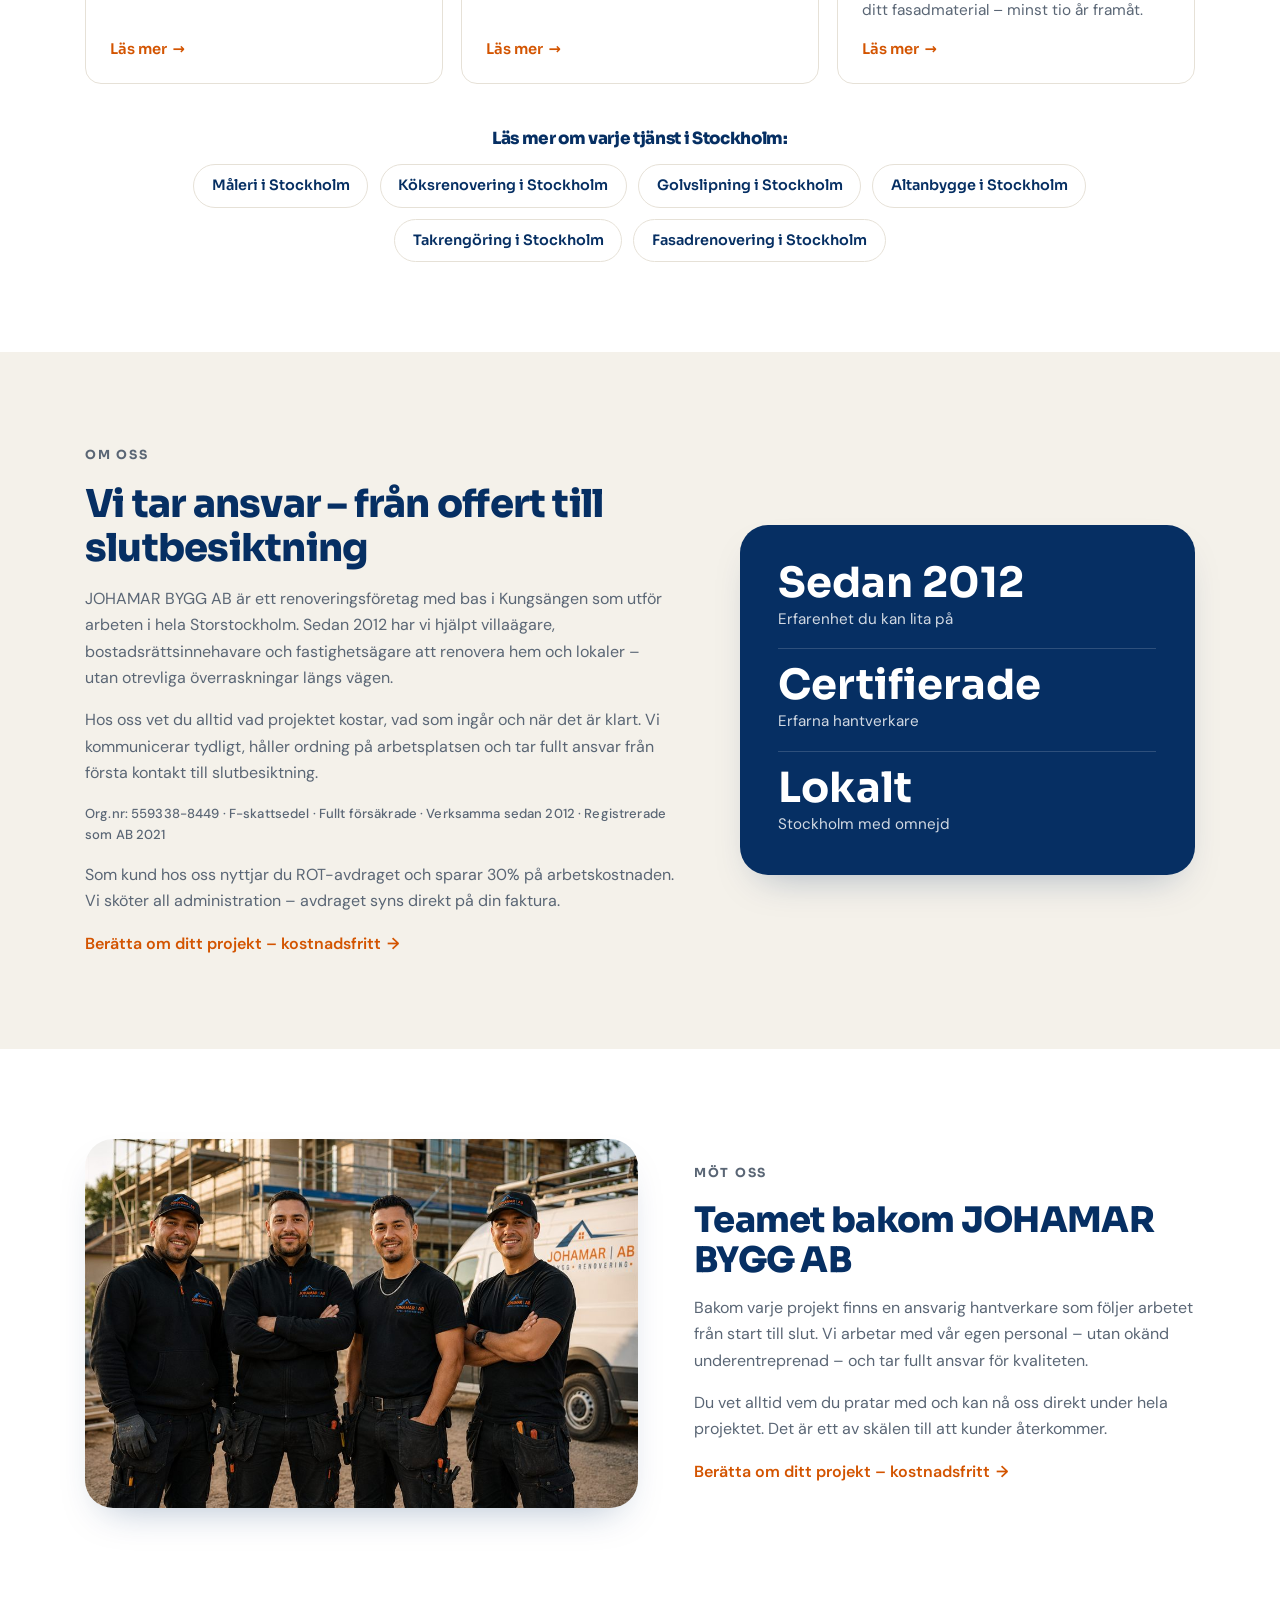
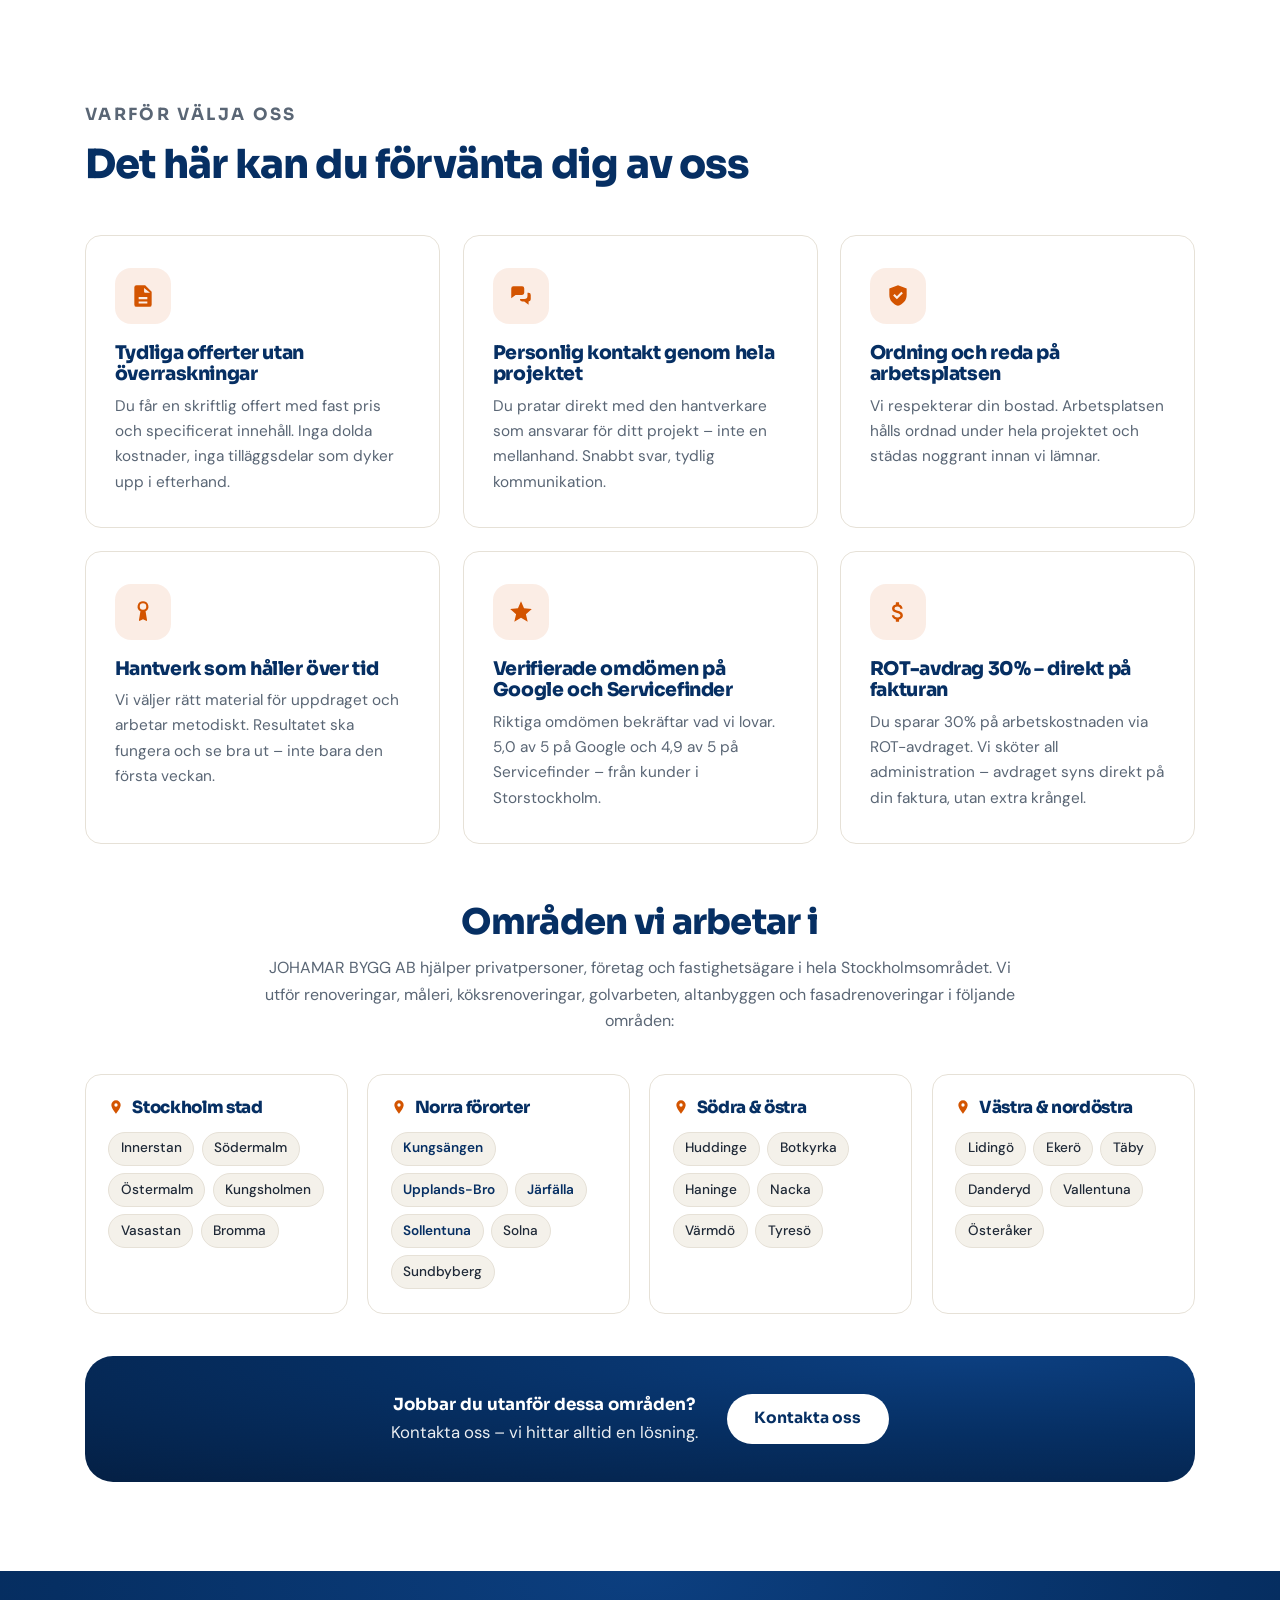
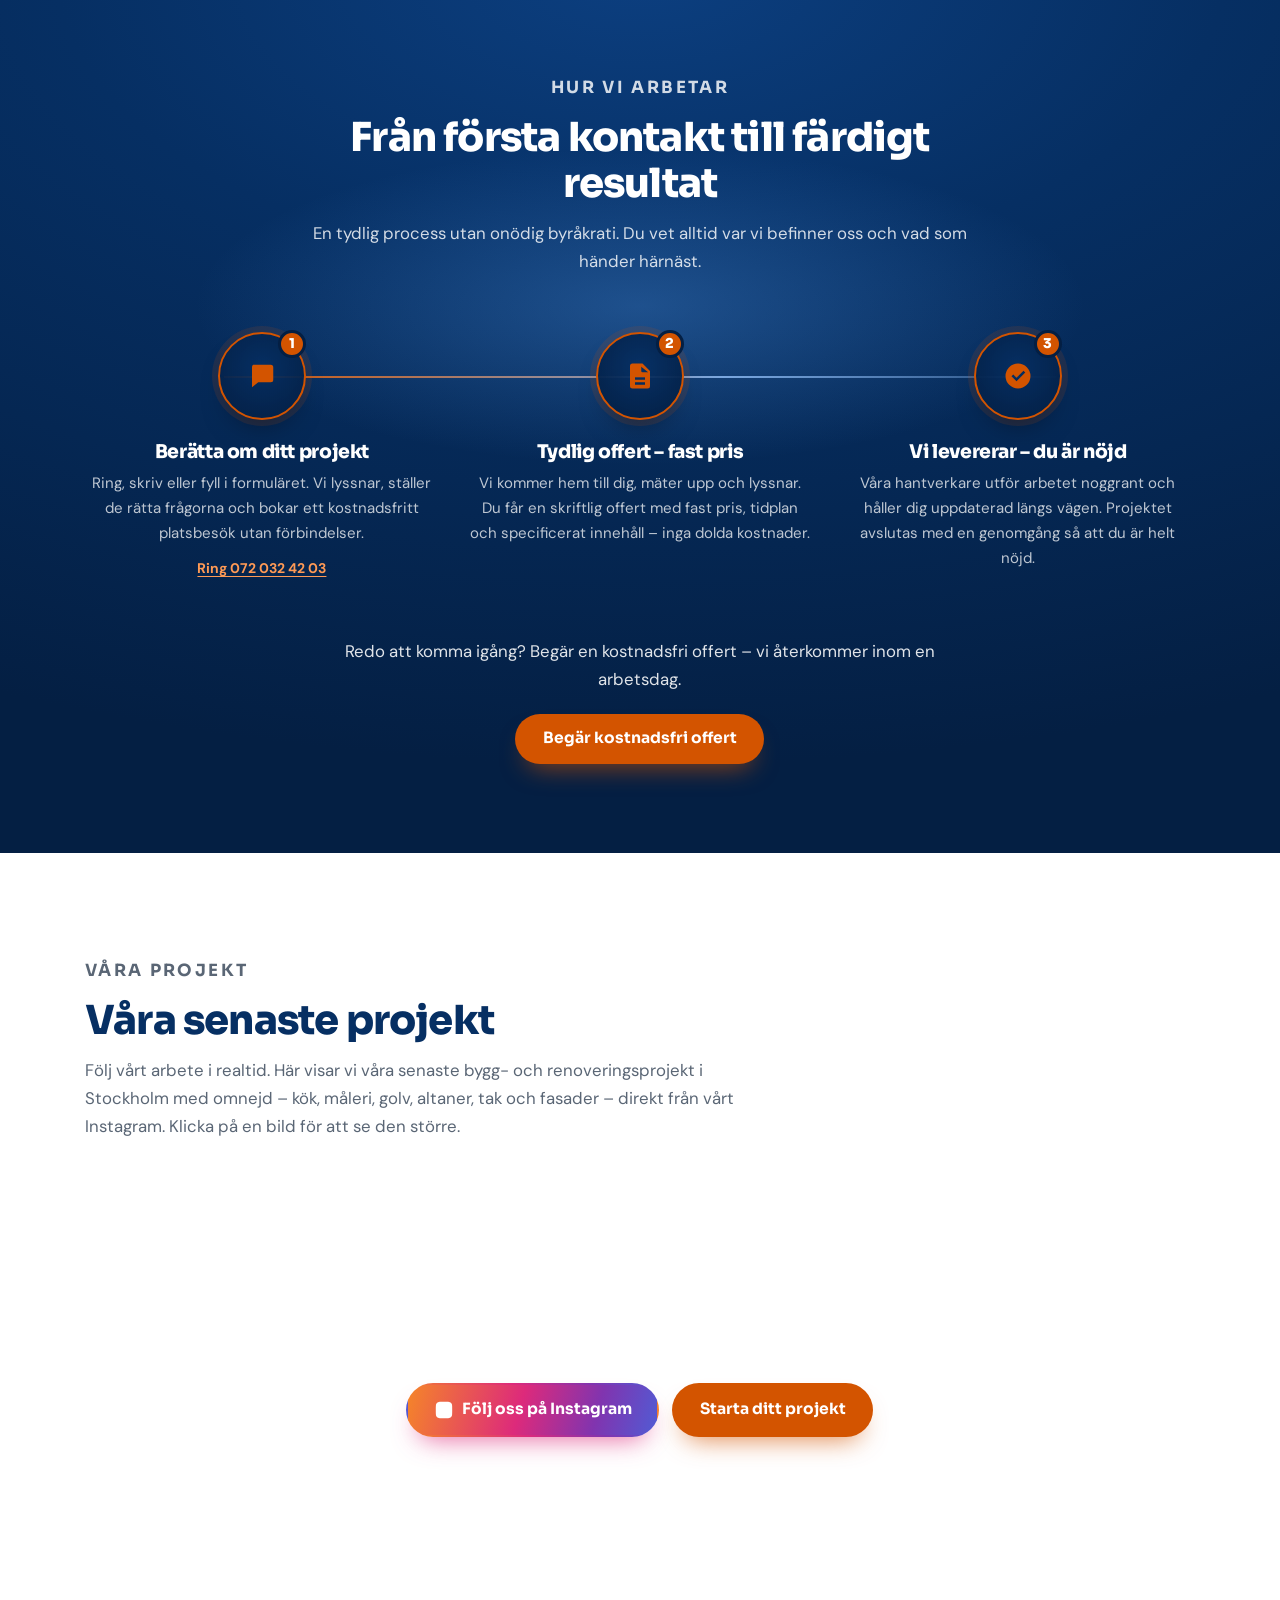
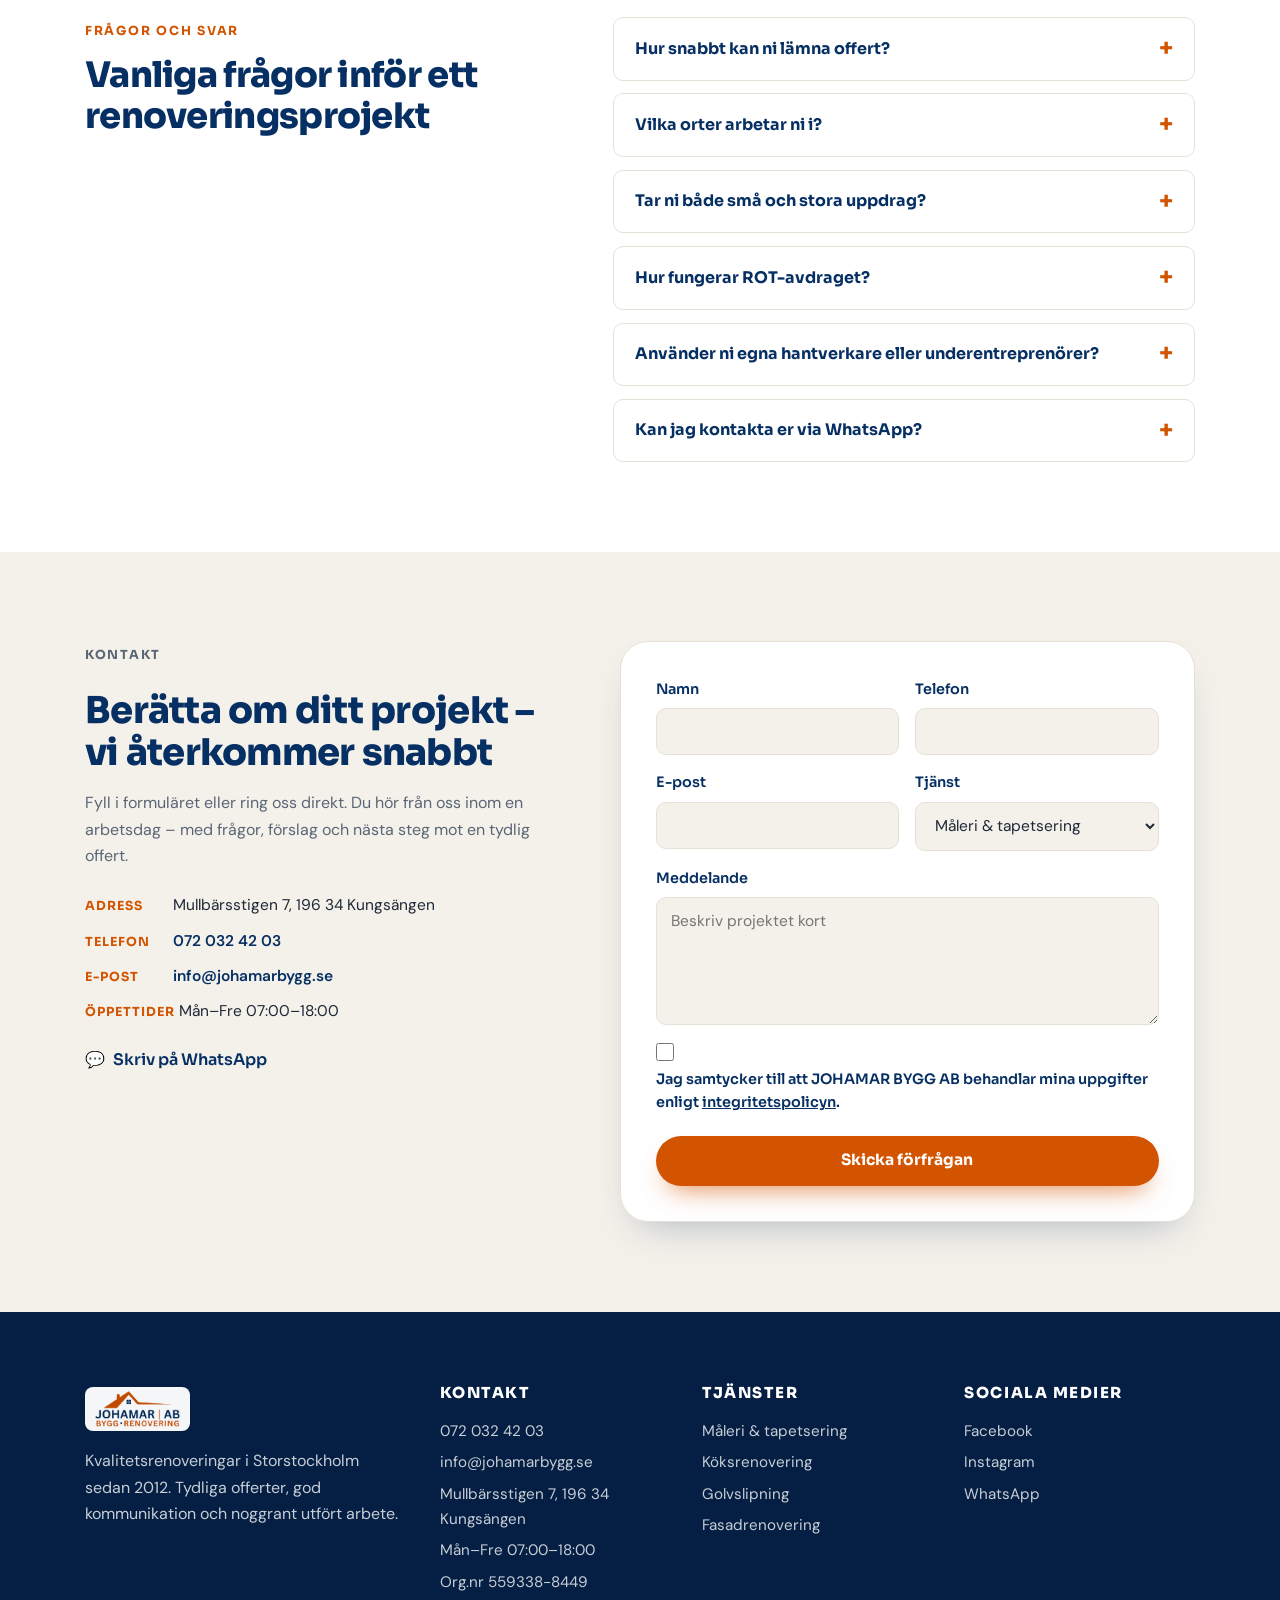
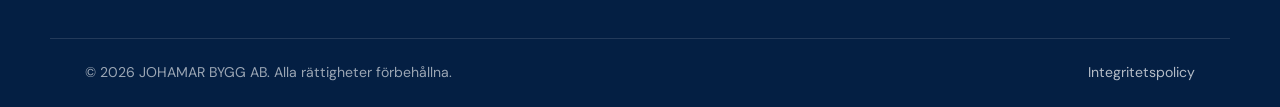
==== commit faf8b6d7: "Reescritura completa de contenido: tono premium y orientado a confianza - Hero: nuevo H1, lead orien" ====
--- a/index.html
+++ b/index.html
@@ -108,10 +108,17 @@
         </div>
         <div class="hero-overlay"></div>
         <div class="container hero-content">
-          <h1>Byggföretaget i hela Stockholmsregionen – från idé till nycklarna i hand</h1>
-          <p class="hero-lead">Köksrenoveringar, målning, altanbyggen, fasadmålning och golv med 12+ års erfarenhet. Vi hjälper privatpersoner, företag och fastighetsägare i hela Storstockholm.</p>
-<div class="hero-actions" aria-label="Primära åtgärder">
-            <a class="btn btn-primary btn-lg" href="#kontakt">Begär gratis offert &rarr;</a>
+          <h1>Trygga renoveringsprojekt från första kontakt till färdigt resultat</h1>
+          <p class="hero-lead">JOHAMAR BYGG AB hjälper villaägare, bostadsrättsinnehavare och företag med kvalitetsrenoveringar i hela Storstockholm. Tydliga offerter, god kommunikation och noggrant utfört arbete – från planering till färdigt resultat.</p>
+          <div class="hero-ratings" aria-label="Kundbetyg">
+            <span class="hr-item"><span class="hr-stars" aria-hidden="true">★★★★★</span> <strong>5,0</strong> på Google</span>
+            <span class="hr-sep" aria-hidden="true">·</span>
+            <span class="hr-item"><span class="hr-stars" aria-hidden="true">★★★★★</span> <strong>4,9</strong> på Servicefinder</span>
+            <span class="hr-sep" aria-hidden="true">·</span>
+            <span class="hr-count">21+ verifierade omdömen</span>
+          </div>
+          <div class="hero-actions" aria-label="Primära åtgärder">
+            <a class="btn btn-primary btn-lg" href="#kontakt">Begär kostnadsfri offert &rarr;</a>
             <a class="btn btn-secondary" href="tel:+46720324203">
               <svg viewBox="0 0 24 24" width="18" height="18" aria-hidden="true" focusable="false"><path fill="currentColor" d="M6.6 10.8a15.5 15.5 0 0 0 6.6 6.6l2.2-2.2a1 1 0 0 1 1-.25c1.14.38 2.35.58 3.6.58a1 1 0 0 1 1 1V20a1 1 0 0 1-1 1A17 17 0 0 1 3 4a1 1 0 0 1 1-1h3.5a1 1 0 0 1 1 1c0 1.25.2 2.46.58 3.6a1 1 0 0 1-.25 1l-2.23 2.2z"/></svg>
               Ring oss nu: 072 032 42 03</a>
@@ -273,10 +280,10 @@
       <section class="intro-band" aria-label="Snabb kontakt">
         <div class="container contact-strip">
           <div>
-            <strong>Behöver du hjälp med renovering i Stockholm med omnejd?</strong>
-            <span>Skicka en förfrågan så återkommer vi snabbt med nästa steg.</span>
-          </div>
-          <a class="btn btn-dark" href="#kontakt">Boka kostnadsfri dialog</a>
+            <strong>Funderar du på en renovering i Storstockholm?</strong>
+            <span>Vi lyssnar, planerar och levererar. Kostnadsfri offert – utan förbindelser.</span>
+          </div>
+          <a class="btn btn-dark" href="#kontakt">Begär kostnadsfri offert</a>
         </div>
       </section>
 
@@ -284,8 +291,8 @@
         <div class="container">
           <div class="section-heading reveal">
             <p class="eyebrow">Våra tjänster</p>
-            <h2>Bygg- och renoveringstjänster för hem, lokaler och fastigheter</h2>
-            <p>Vi tar hand om både mindre uppdrag och kompletta projekt med samma noggrannhet, struktur och respekt för din tid.</p>
+            <h2>Vad kan vi hjälpa dig med?</h2>
+            <p>Från köksrenovering och målning till altan, golv och fasad – vi tar hand om projektet från start till slut med fast pris och tydlig kommunikation.</p>
           </div>
           <div class="service-grid">
             <article class="service-card reveal">
@@ -294,8 +301,8 @@
               </div>
               <div class="service-body">
                 <h3>Måleri &amp; tapetsering i Stockholm</h3>
-                <p class="service-tagline">Jämna ytor och färgval som lyfter helheten</p>
-                <p>Invändig och utvändig målning samt tapetsering med jämna ytor, hållbara material och färgval som lyfter helheten.</p>
+                <p class="service-tagline">Noggrant utfört. Hållbart resultat.</p>
+                <p>Vi målar och tapetserar med rätt förarbete och hållbara material. Resultatet syns direkt – och håller länge.</p>
                 <button class="svc-readmore" type="button" data-svc="maleri">Läs mer</button>
               </div>
             </article>
@@ -306,8 +313,8 @@
               </div>
               <div class="service-body">
                 <h3>Köksrenovering i Stockholm</h3>
-                <p class="service-tagline">Funktionella och eleganta kök</p>
-                <p>Praktiska och eleganta kök där snickeri, ytskikt, montering och detaljer samspelar för en hållbar helhet.</p>
+                <p class="service-tagline">Köket du vill ha – utan stress</p>
+                <p>Vi planerar och monterar kök som passar din vardag. Fast pris, tydlig tidsplan och ett resultat du är nöjd med.</p>
                 <button class="svc-readmore" type="button" data-svc="kok">Läs mer</button>
               </div>
             </article>
@@ -317,8 +324,8 @@
               </div>
               <div class="service-body">
                 <h3>Golvslipning &amp; läggning i Stockholm</h3>
-                <p class="service-tagline">Precision och slitstyrka i varje golv</p>
-                <p>Slipning, läggning och byte av golv för bostäder och lokaler med fokus på precision och slitstyrka.</p>
+                <p class="service-tagline">Håll golven i toppskick i 30 år till</p>
+                <p>Vi slipar, lackerar och lägger golv med precision. Resultatet håller dagligt slitage – i bostäder och lokaler.</p>
                 <button class="svc-readmore" type="button" data-svc="golv">Läs mer</button>
               </div>
             </article>
@@ -328,8 +335,8 @@
               </div>
               <div class="service-body">
                 <h3>Altaner &amp; terrasser i Stockholm</h3>
-                <p class="service-tagline">Utemiljöer byggda för svenskt klimat</p>
-                <p>Måttanpassade altaner och terrasser byggda för svenskt klimat, lång livslängd och en inbjudande utemiljö.</p>
+                <p class="service-tagline">Din altan. Byggd att hålla.</p>
+                <p>Vi bygger efter dina mått och tomtens förutsättningar – med konstruktion och material som tål svenska vintrar.</p>
                 <button class="svc-readmore" type="button" data-svc="altan">Läs mer</button>
               </div>
             </article>
@@ -339,8 +346,8 @@
               </div>
               <div class="service-body">
                 <h3>Takrengöring i Stockholm</h3>
-                <p class="service-tagline">Rena, välskötta och hållbara tak</p>
-                <p>Skonsam rengöring och behandling av tak som förlänger livslängden och håller fastigheten representativ.</p>
+                <p class="service-tagline">Förläng takets livslängd</p>
+                <p>Mossa och alger skadar taket inifrån. En professionell rengöring förlänger livslängden och skyddar din investering.</p>
                 <button class="svc-readmore" type="button" data-svc="tak">Läs mer</button>
               </div>
             </article>
@@ -350,8 +357,8 @@
               </div>
               <div class="service-body">
                 <h3>Fasadrenovering &amp; målning i Stockholm</h3>
-                <p class="service-tagline">Skydda och förnya ditt hus</p>
-                <p>Renovering och målning av fasader som skyddar, förnyar och höjer värdet på din bostad eller fastighet.</p>
+                <p class="service-tagline">Skyddar huset. Förnyar intrycket.</p>
+                <p>Fasaden är husets första skyddsbarriär. Vi renoverar och målar med rätt material för ditt fasadmaterial – minst tio år framåt.</p>
                 <button class="svc-readmore" type="button" data-svc="fasad">Läs mer</button>
               </div>
             </article>
@@ -374,12 +381,12 @@
         <div class="container split">
           <div class="split-text reveal">
             <p class="eyebrow">Om oss</p>
-            <h2>En byggpartner i Stockholm med omnejd som gör processen enkel att lita på</h2>
-            <p>JOHAMAR BYGG AB har sedan 2012 hjälpt kunder i Stockholm med omnejd att genomföra genomtänkta bygg- och renoveringsprojekt. Vi kombinerar erfarna och certifierade hantverkare med tydlig kommunikation, realistiska tidsplaner och ett resultat som håller över tid.</p>
-            <p>Med god lokalkännedom i Stockholm med omnejd tar vi ansvar från första rådgivning till sista genomgång – med kvalitetsgaranti på utfört arbete.</p>
+            <h2>Vi tar ansvar – från offert till slutbesiktning</h2>
+            <p>JOHAMAR BYGG AB är ett renoveringsföretag med bas i Kungsängen som utför arbeten i hela Storstockholm. Sedan 2012 har vi hjälpt villaägare, bostadsrättsinnehavare och fastighetsägare att renovera hem och lokaler – utan otrevliga överraskningar längs vägen.</p>
+            <p>Hos oss vet du alltid vad projektet kostar, vad som ingår och när det är klart. Vi kommunicerar tydligt, håller ordning på arbetsplatsen och tar fullt ansvar från första kontakt till slutbesiktning.</p>
             <p class="om-oss-legal">Org.nr: 559338-8449 &middot; F-skattsedel &middot; Fullt försäkrade &middot; Verksamma sedan 2012 &middot; Registrerade som AB 2021</p>
-            <p>Som kund hos oss kan du använda ditt ROT-avdrag och spara 30% på arbetskostnaden. Vi hanterar all administration – du ser bara avdraget direkt på fakturan.</p>
-            <a class="text-link" href="#kontakt">Prata med oss om ditt projekt</a>
+            <p>Som kund hos oss nyttjar du ROT-avdraget och sparar 30% på arbetskostnaden. Vi sköter all administration – avdraget syns direkt på din faktura.</p>
+            <a class="text-link" href="#kontakt">Berätta om ditt projekt – kostnadsfritt</a>
           </div>
           <div class="stats-panel reveal" aria-label="Företagets styrkor">
             <div><strong>Sedan 2012</strong><span>Erfarenhet du kan lita på</span></div>
@@ -397,9 +404,9 @@
           <div class="team-text reveal">
             <p class="eyebrow">Möt oss</p>
             <h2>Teamet bakom JOHAMAR BYGG AB</h2>
-            <p>Bakom varje projekt står ett erfaret och engagerat team. Vi är hantverkare som bryr oss om detaljerna, håller vad vi lovar och behandlar ditt hem som vårt eget – från första kontakt till färdigt resultat.</p>
-            <p>Med egen personal och egna fordon har vi full kontroll på kvalitet och tidsplan i hela Stockholm med omnejd.</p>
-            <a class="text-link" href="#kontakt">Prata med oss om ditt projekt</a>
+            <p>Bakom varje projekt finns en ansvarig hantverkare som följer arbetet från start till slut. Vi arbetar med vår egen personal – utan okänd underentreprenad – och tar fullt ansvar för kvaliteten.</p>
+            <p>Du vet alltid vem du pratar med och kan nå oss direkt under hela projektet. Det är ett av skälen till att kunder återkommer.</p>
+            <a class="text-link" href="#kontakt">Berätta om ditt projekt – kostnadsfritt</a>
           </div>
         </div>
       </section>
@@ -408,50 +415,50 @@
         <div class="container">
           <div class="section-heading reveal">
             <p class="eyebrow">Varför välja oss</p>
-            <h2>Varför välja JOHAMAR BYGG AB?</h2>
+            <h2>Det här kan du förvänta dig av oss</h2>
           </div>
           <div class="benefit-grid">
+            <article class="benefit-card reveal">
+              <span class="benefit-ico" aria-hidden="true">
+                <svg viewBox="0 0 24 24" width="26" height="26"><path fill="currentColor" d="M14 2H6a2 2 0 0 0-2 2v16a2 2 0 0 0 2 2h12a2 2 0 0 0 2-2V8l-6-6zm-1 2.5L18.5 9H14a1 1 0 0 1-1-1V4.5zM8 13h8v2H8v-2zm0 4h8v2H8v-2z"/></svg>
+              </span>
+              <h3>Tydliga offerter utan överraskningar</h3>
+              <p>Du får en skriftlig offert med fast pris och specificerat innehåll. Inga dolda kostnader, inga tilläggsdelar som dyker upp i efterhand.</p>
+            </article>
+            <article class="benefit-card reveal">
+              <span class="benefit-ico" aria-hidden="true">
+                <svg viewBox="0 0 24 24" width="26" height="26"><path fill="currentColor" d="M3 5a2 2 0 0 1 2-2h8a2 2 0 0 1 2 2v4a2 2 0 0 1-2 2H7l-4 3V5z"/><path fill="currentColor" d="M17 9h2a2 2 0 0 1 2 2v4a2 2 0 0 1-2 2v3l-4-3h-2a2 2 0 0 1-2-2v-.2h4a3 3 0 0 0 3-3V9z"/></svg>
+              </span>
+              <h3>Personlig kontakt genom hela projektet</h3>
+              <p>Du pratar direkt med den hantverkare som ansvarar för ditt projekt – inte en mellanhand. Snabbt svar, tydlig kommunikation.</p>
+            </article>
+            <article class="benefit-card reveal">
+              <span class="benefit-ico" aria-hidden="true">
+                <svg viewBox="0 0 24 24" width="26" height="26"><path fill="currentColor" d="M12 2 4 5v6c0 5 3.4 8.5 8 10 4.6-1.5 8-5 8-10V5l-8-3zm-1 13-3.5-3.5 1.4-1.4L11 12.2l4.1-4.1 1.4 1.4L11 15z"/></svg>
+              </span>
+              <h3>Ordning och reda på arbetsplatsen</h3>
+              <p>Vi respekterar din bostad. Arbetsplatsen hålls ordnad under hela projektet och städas noggrant innan vi lämnar.</p>
+            </article>
             <article class="benefit-card reveal">
               <span class="benefit-ico" aria-hidden="true">
                 <svg viewBox="0 0 24 24" width="26" height="26"><path fill="currentColor" d="M12 2a5 5 0 0 1 2.38 9.4l1.36 8.1a.6.6 0 0 1-.88.63L12 18.6l-2.86 1.53a.6.6 0 0 1-.88-.63l1.36-8.1A5 5 0 0 1 12 2zm0 2a3 3 0 1 0 0 6 3 3 0 0 0 0-6z"/></svg>
               </span>
-              <h3>Kvalitet i varje detalj</h3>
-              <p>Vi väljer material noggrant, arbetar metodiskt och lämnar aldrig ett jobb halvfärdigt. Resultatet ska se bra ut inte bara i dag – utan om tio år.</p>
+              <h3>Hantverk som håller över tid</h3>
+              <p>Vi väljer rätt material för uppdraget och arbetar metodiskt. Resultatet ska fungera och se bra ut – inte bara den första veckan.</p>
             </article>
             <article class="benefit-card reveal">
               <span class="benefit-ico" aria-hidden="true">
-                <svg viewBox="0 0 24 24" width="26" height="26"><path fill="currentColor" d="M12 2 4 5v6c0 5 3.4 8.5 8 10 4.6-1.5 8-5 8-10V5l-8-3zm-1 13-3.5-3.5 1.4-1.4L11 12.2l4.1-4.1 1.4 1.4L11 15z"/></svg>
+                <svg viewBox="0 0 24 24" width="26" height="26"><path fill="currentColor" d="M12 17.27 18.18 21l-1.64-7.03L22 9.24l-7.19-.61L12 2 9.19 8.63 2 9.24l5.46 4.73L5.82 21z"/></svg>
               </span>
-              <h3>Trygg process från start till mål</h3>
-              <p>Tydligt avtal, realistisk tidsplan och löpande uppdateringar via din föredragna kanal. Du vet alltid var vi är i processen – ingen otrevlig överraskning.</p>
+              <h3>Verifierade omdömen på Google och Servicefinder</h3>
+              <p>Riktiga omdömen bekräftar vad vi lovar. 5,0 av 5 på Google och 4,9 av 5 på Servicefinder – från kunder i Storstockholm.</p>
             </article>
             <article class="benefit-card reveal">
               <span class="benefit-ico" aria-hidden="true">
-                <svg viewBox="0 0 24 24" width="26" height="26"><path fill="currentColor" d="M10 3a1 1 0 0 1 1-1h2a1 1 0 0 1 1 1v3.3a7 7 0 0 1 4 6.2V14H6v-1.5a7 7 0 0 1 4-6.2V3zM4 16h16a1 1 0 0 1 1 1v1a1 1 0 0 1-1 1H4a1 1 0 0 1-1-1v-1a1 1 0 0 1 1-1z"/></svg>
+                <svg viewBox="0 0 24 24" width="26" height="26"><path fill="currentColor" d="M11.8 10.9c-2.27-.59-3-1.2-3-2.15 0-1.09 1.01-1.85 2.7-1.85 1.78 0 2.44.85 2.5 2.1h2.21c-.07-1.72-1.12-3.3-3.21-3.81V3h-3v2.16c-1.94.42-3.5 1.68-3.5 3.61 0 2.31 1.91 3.46 4.7 4.13 2.5.6 3 1.48 3 2.41 0 .69-.49 1.79-2.7 1.79-2.06 0-2.87-.92-2.98-2.1h-2.2c.12 2.19 1.76 3.42 3.68 3.83V21h3v-2.15c1.95-.37 3.5-1.5 3.5-3.55 0-2.84-2.43-3.81-4.7-4.4z"/></svg>
               </span>
-              <h3>Bred erfarenhet inom bygg &amp; renovering</h3>
-              <p>Sedan 2012 har vi genomfört projekt av alla storlekar i Stockholmsregionen. Erfarenheten syns i detaljerna – och i de kunder som anlitar oss om och om igen.</p>
-            </article>
-            <article class="benefit-card reveal">
-              <span class="benefit-ico" aria-hidden="true">
-                <svg viewBox="0 0 24 24" width="26" height="26"><path fill="currentColor" d="M3 5a2 2 0 0 1 2-2h8a2 2 0 0 1 2 2v4a2 2 0 0 1-2 2H7l-4 3V5z"/><path fill="currentColor" d="M17 9h2a2 2 0 0 1 2 2v4a2 2 0 0 1-2 2v3l-4-3h-2a2 2 0 0 1-2-2v-.2h4a3 3 0 0 0 3-3V9z"/></svg>
-              </span>
-              <h3>Personlig service och tydlig kommunikation</h3>
-              <p>Du pratar direkt med ansvarig hantverkare, inte en mellanhand. Vi svarar snabbt, förklarar tydligt och håller dig informerad under hela projektet.</p>
-            </article>
-            <article class="benefit-card reveal">
-              <span class="benefit-ico" aria-hidden="true">
-                <svg viewBox="0 0 24 24" width="26" height="26"><g fill="currentColor"><rect x="3" y="6" width="18" height="2" rx="1"/><rect x="3" y="11" width="18" height="2" rx="1"/><rect x="3" y="16" width="18" height="2" rx="1"/><circle cx="9" cy="7" r="2.6"/><circle cx="15" cy="12" r="2.6"/><circle cx="8" cy="17" r="2.6"/></g></svg>
-              </span>
-              <h3>Lösningar anpassade efter dig</h3>
-              <p>Vi lyssnar på dina önskemål, din budget och din tidsram – och tar fram den lösning som passar din situation bäst. Inga standardpaket, alltid skräddarsytt.</p>
-            </article>
-            <article class="benefit-card reveal">
-              <span class="benefit-ico" aria-hidden="true">
-                <svg viewBox="0 0 24 24" width="26" height="26"><path fill="currentColor" d="M12 2a7 7 0 0 0-7 7c0 5 7 13 7 13s7-8 7-13a7 7 0 0 0-7-7zm0 9.5A2.5 2.5 0 1 1 12 6.5a2.5 2.5 0 0 1 0 5z"/></svg>
-              </span>
-              <h3>Lokal närvaro i Stockholm med omnejd</h3>
-              <p>Vi betjänar kunder i hela Stockholm med omnejd. Lokal kännedom ger snabbare start och smidigare projekt.</p>
+              <h3>ROT-avdrag 30% – direkt på fakturan</h3>
+              <p>Du sparar 30% på arbetskostnaden via ROT-avdraget. Vi sköter all administration – avdraget syns direkt på din faktura, utan extra krångel.</p>
             </article>
           </div>
           <div class="areas-block reveal">
@@ -497,9 +504,9 @@
         <div class="process-glow" aria-hidden="true"></div>
         <div class="container">
           <div class="section-heading center reveal">
-            <p class="eyebrow">Enkel process</p>
-            <h2>Så här enkelt kommer vi igång</h2>
-            <p>Tre enkla steg från första kontakt till färdigt projekt – du slipper stressen, vi tar hand om resten.</p>
+            <p class="eyebrow">Hur vi arbetar</p>
+            <h2>Från första kontakt till färdigt resultat</h2>
+            <p>En tydlig process utan onödig byråkrati. Du vet alltid var vi befinner oss och vad som händer härnäst.</p>
           </div>
           <ol class="process-timeline process-3step">
             <li class="proc-step reveal">
@@ -507,8 +514,8 @@
                 <span class="proc-badge">1</span>
                 <svg viewBox="0 0 24 24" width="30" height="30" aria-hidden="true"><path fill="currentColor" d="M5 3h14a2 2 0 0 1 2 2v10a2 2 0 0 1-2 2H9l-5 4V5a2 2 0 0 1 1-2z"/></svg>
               </div>
-              <h3>Kontakta oss</h3>
-              <p>Ring eller skriv till oss och berätta kort vad du vill göra. Vi svarar snabbt och bokar ett kostnadsfritt platsbesök.</p>
+              <h3>Berätta om ditt projekt</h3>
+              <p>Ring, skriv eller fyll i formuläret. Vi lyssnar, ställer de rätta frågorna och bokar ett kostnadsfritt platsbesök utan förbindelser.</p>
               <a class="proc-cta" href="tel:+46720324203">Ring 072 032 42 03</a>
             </li>
             <li class="proc-step reveal">
@@ -516,20 +523,20 @@
                 <span class="proc-badge">2</span>
                 <svg viewBox="0 0 24 24" width="30" height="30" aria-hidden="true"><path fill="currentColor" d="M14 2H6a2 2 0 0 0-2 2v16a2 2 0 0 0 2 2h12a2 2 0 0 0 2-2V8l-6-6zm-1 2.5L18.5 9H14a1 1 0 0 1-1-1V4.5zM8 13h8v2H8v-2zm0 4h8v2H8v-2z"/></svg>
               </div>
-              <h3>Kostnadsfri offert</h3>
-              <p>Vi kommer till dig, mäter upp och lyssnar. Sedan lämnar vi en tydlig offert utan förbindelser och utan dolda kostnader.</p>
+              <h3>Tydlig offert – fast pris</h3>
+              <p>Vi kommer hem till dig, mäter upp och lyssnar. Du får en skriftlig offert med fast pris, tidplan och specificerat innehåll – inga dolda kostnader.</p>
             </li>
             <li class="proc-step reveal">
               <div class="proc-icon">
                 <span class="proc-badge">3</span>
                 <svg viewBox="0 0 24 24" width="30" height="30" aria-hidden="true"><path fill="currentColor" d="M12 2a10 10 0 1 0 0 20 10 10 0 0 0 0-20zm-1.2 14.2-4-4 1.4-1.4 2.6 2.6 5.6-5.6 1.4 1.4-7 7z"/></svg>
               </div>
-              <h3>Vi bygger – du njuter</h3>
-              <p>Vi sköter allt från start till slutkontroll. Du kopplar av medan vi levererar ett resultat som håller på riktigt.</p>
+              <h3>Vi levererar – du är nöjd</h3>
+              <p>Våra hantverkare utför arbetet noggrant och håller dig uppdaterad längs vägen. Projektet avslutas med en genomgång så att du är helt nöjd.</p>
             </li>
           </ol>
           <div class="process-footer reveal">
-            <p>Redo att ta nästa steg? Begär en kostnadsfri offert utan förbindelser.</p>
+            <p>Redo att komma igång? Begär en kostnadsfri offert – vi återkommer inom en arbetsdag.</p>
             <a class="btn btn-primary" href="#kontakt">Begär kostnadsfri offert</a>
           </div>
         </div>
@@ -672,24 +679,32 @@
         <div class="container faq-layout">
           <div class="faq-intro reveal">
             <p class="eyebrow">Frågor och svar</p>
-            <h2>Vanliga frågor inför ett bygg- eller renoveringsprojekt</h2>
+            <h2>Vanliga frågor inför ett renoveringsprojekt</h2>
           </div>
           <div class="faq-list reveal">
             <details>
               <summary>Hur snabbt kan ni lämna offert?</summary>
-              <p>Efter en kort genomgång kan vi ofta återkomma snabbt med en första bedömning. Större projekt kräver platsbesök och mer detaljerad planering.</p>
+              <p>Vi svarar inom en arbetsdag och kan oftast boka platsbesök inom en vecka. Offerten skickas skriftligen och är kostnadsfri utan förbindelser.</p>
             </details>
             <details>
               <summary>Vilka orter arbetar ni i?</summary>
-              <p>Vår primära servicezon är Stockholm med omnejd. Kontakta oss gärna om du vill veta om vi kan hjälpa till på din adress.</p>
+              <p>Vi arbetar i hela Storstockholm – Stockholm stad, norra och södra förorter samt kommuner som Kungsängen, Järfälla, Sollentuna och Nacka. Kontakta oss så berättar vi mer om vi täcker just din adress.</p>
             </details>
             <details>
               <summary>Tar ni både små och stora uppdrag?</summary>
-              <p>Ja, vi hjälper till med allt från mindre byggservice och underhåll till kompletta renoveringar av bostäder och lokaler.</p>
+              <p>Ja. Vi hjälper till med allt från mindre reparationer till kompletta renoveringar. Varje projekt – stort som litet – får ett tydligt avtal och en ansvarig hantverkare.</p>
+            </details>
+            <details>
+              <summary>Hur fungerar ROT-avdraget?</summary>
+              <p>Du behöver inte göra något. Vi sköter all administration och drar av 30% av arbetskostnaden direkt på din faktura. Avdraget syns tydligt i specifikationen.</p>
+            </details>
+            <details>
+              <summary>Använder ni egna hantverkare eller underentreprenörer?</summary>
+              <p>Vi arbetar med vår egen personal. Det ger oss full kontroll över kvaliteten och gör att du alltid vet vem du pratar med under projektets gång.</p>
             </details>
             <details>
               <summary>Kan jag kontakta er via WhatsApp?</summary>
-              <p>Ja, du kan använda WhatsApp-knappen på sidan för snabb kontakt och första dialog om projektet.</p>
+              <p>Ja, WhatsApp-knappen på sidan är ett snabbt sätt att komma i kontakt. Du kan skicka bilder på det du vill åtgärda och få en första bedömning direkt.</p>
             </details>
           </div>
         </div>
@@ -699,8 +714,8 @@
         <div class="container contact-layout">
           <div class="contact-info reveal">
             <p class="eyebrow">Kontakt</p>
-            <h2>Berätta vad du vill bygga, renovera eller förbättra</h2>
-            <p>Fyll i formuläret eller kontakta oss direkt. Vi återkommer med frågor, rådgivning och nästa steg för en tydlig offert.</p>
+            <h2>Berätta om ditt projekt – vi återkommer snabbt</h2>
+            <p>Fyll i formuläret eller ring oss direkt. Du hör från oss inom en arbetsdag – med frågor, förslag och nästa steg mot en tydlig offert.</p>
             <ul class="contact-details">
               <li><span class="cd-label">Adress</span> Mullbärsstigen 7, 196 34 Kungsängen</li>
               <li><span class="cd-label">Telefon</span> <a href="tel:+46720324203">072 032 42 03</a></li>
@@ -765,7 +780,7 @@
           <a class="brand footer-brand" href="#hem" aria-label="JOHAMAR BYGG AB startsida">
             <img class="brand-logo footer-logo" src="assets/logo-johamar-nuevo.png" alt="JOHAMAR BYGG AB logotyp" width="190" height="80">
           </a>
-          <p>Professionell byggservice, renovering och fastighetsunderhåll i Stockholm med omnejd sedan 2012.</p>
+          <p>Kvalitetsrenoveringar i Storstockholm sedan 2012. Tydliga offerter, god kommunikation och noggrant utfört arbete.</p>
         </div>
         <div>
           <h2>Kontakt</h2>
--- a/styles.css
+++ b/styles.css
@@ -338,8 +338,26 @@
   font-size: clamp(1.05rem, 2.2vw, 1.25rem);
   color: rgba(255, 255, 255, 0.9);
   max-width: 620px;
-  margin-bottom: 1.8rem;
-}
+  margin-bottom: 1.6rem;
+}
+.hero-ratings {
+  display: flex;
+  flex-wrap: wrap;
+  align-items: center;
+  gap: 0.35rem 0.8rem;
+  margin-bottom: 1.6rem;
+  font-size: 0.88rem;
+  color: rgba(255, 255, 255, 0.85);
+}
+.hr-item {
+  display: flex;
+  align-items: center;
+  gap: 0.3rem;
+}
+.hr-stars { color: #ffc107; font-size: 0.82rem; }
+.hero-ratings strong { color: #fff; font-weight: 700; }
+.hr-sep { color: rgba(255, 255, 255, 0.35); }
+.hr-count { color: rgba(255, 255, 255, 0.65); }
 .hero-actions {
   display: flex;
   flex-wrap: wrap;
